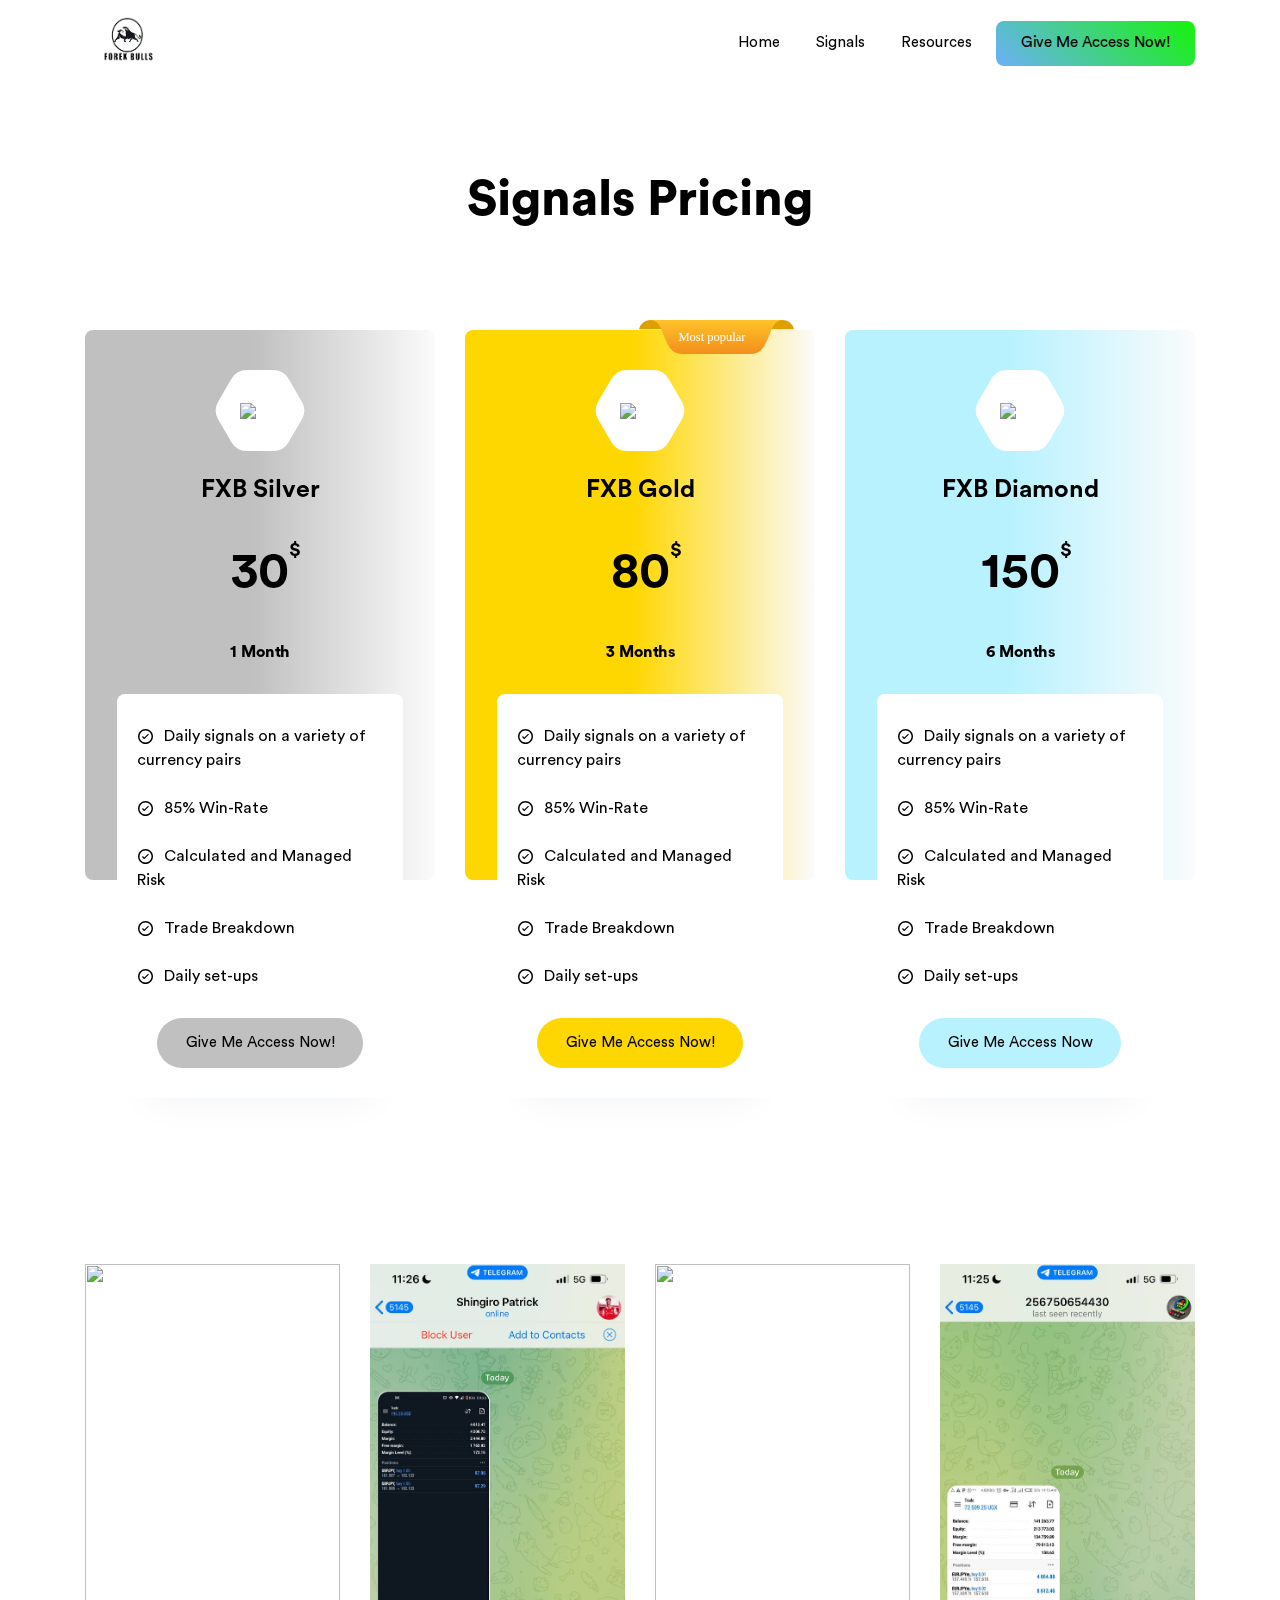
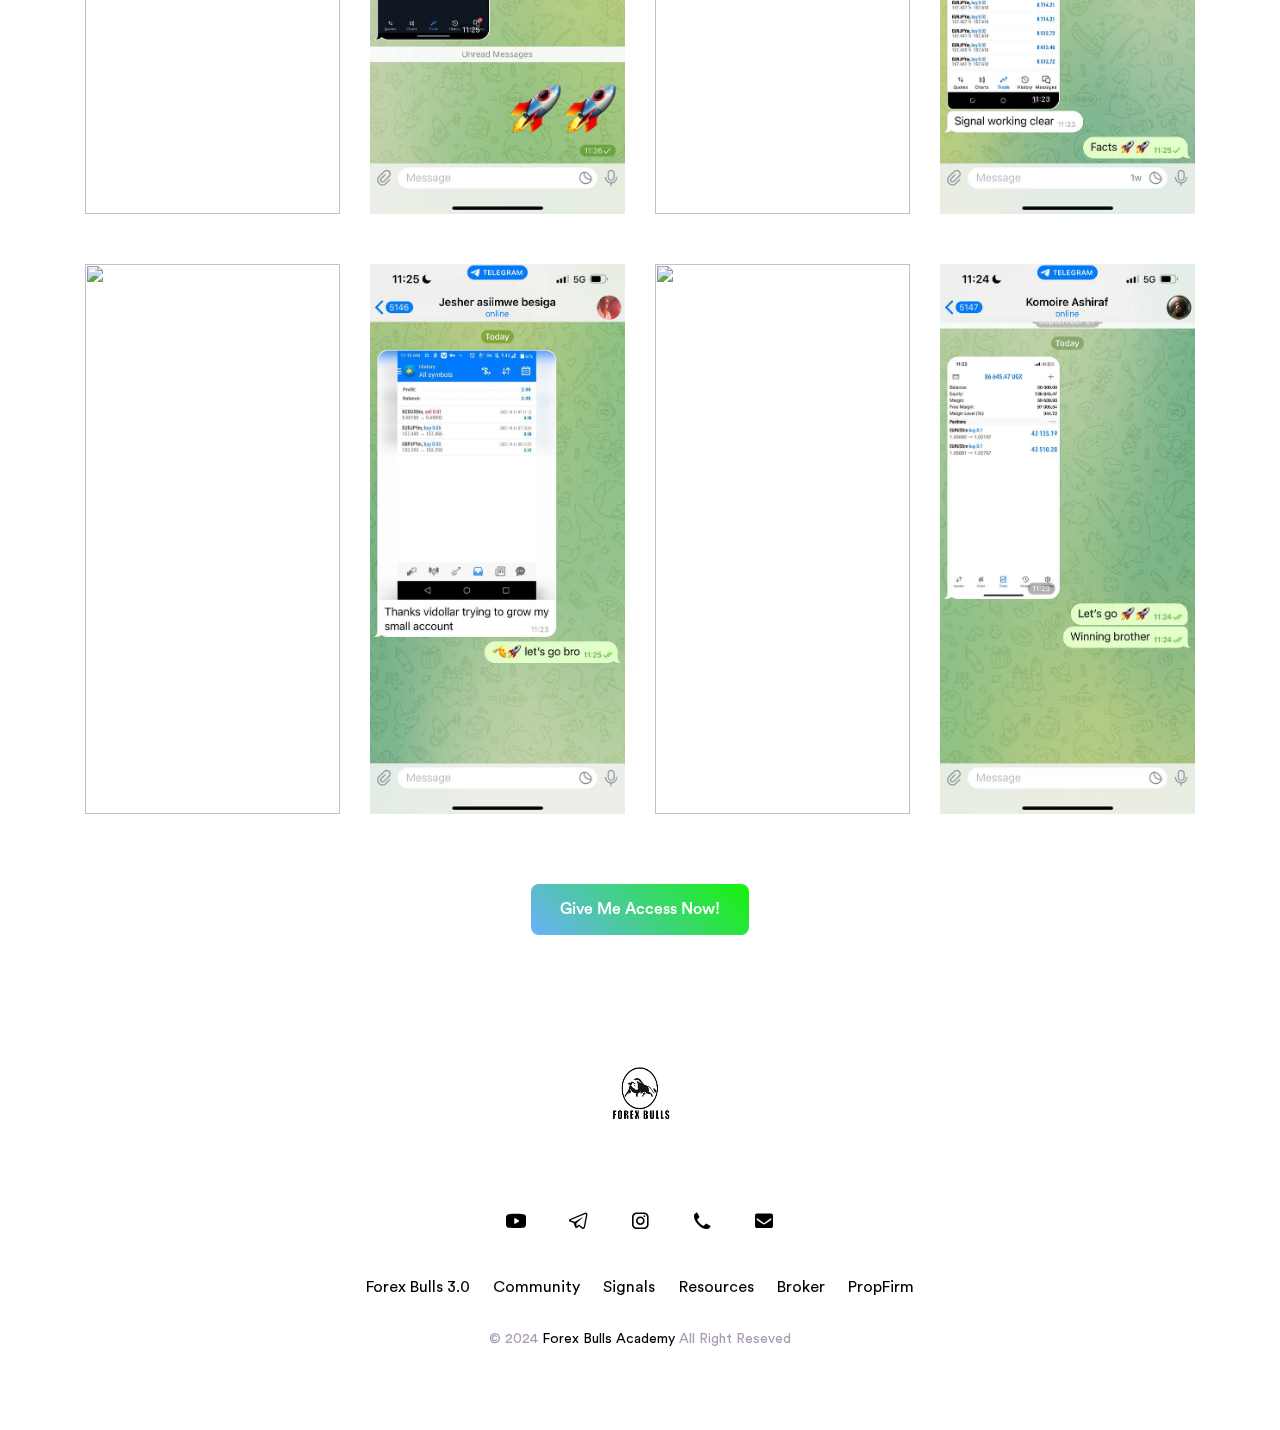
==== forexbulls-signals.html @ 441ac26c "Add files via upload" ====
<!DOCTYPE html>
<html lang="en">

<head>
    <meta charset="UTF-8" />
    <meta http-equiv="Content-Type" content="text/html; charset=UTF-8" />
    <meta http-equiv="X-UA-Compatible" content="IE=edge" />
    <meta http-equiv="X-UA-Compatible" content="ie=edge" />
    <meta name="viewport" content="width=device-width, initial-scale=1.0" />
    <meta name="viewport" content="width=device-width, initial-scale=1.0" />
    <meta name="description" content="Unlock elite trading opportunities with Forex Bulls Academy. Gain access to premium trading signals and expert chart breakdowns for a strategic advantage in the forex market." />
    <meta name="keywords" content="forex bulls academy, forex bulls, Daniel Ahikyirize, forex trading in Uganda, forex trading in EastAfrica, best forex traders in Uganda, trading signals"
    />
    <meta name="author" content="araknet_ug" />

    <title>Buy Forex Signals</title>
     <!-- favicon -->
     <link rel="apple-touch-icon" sizes="180x180" href="apple-touch-icon.png">
     <link rel="icon" type="image/png" sizes="32x32" href="favicon-32x32.png">
     <link rel="icon" type="image/png" sizes="16x16" href="favicon-16x16.png">
     <link rel="manifest" href="site.webmanifest">
 <link rel="stylesheet" href="assets/css/merged.css" type="text/css" />
 <link rel="stylesheet" href="assets/css/main.css">
 <link rel="stylesheet" href="assets/css/style.css">
 <link rel="stylesheet" href="https://cdn.jsdelivr.net/npm/aos@2.3.4/dist/aos.css" />
 <link rel="preload" href="assets/fonts/text-font/CircularStd-Black.woff" as="font" type="font/woff" crossorigin>
 <link rel="preload" href="assets/fonts/text-font/CircularStd-Bold.woff" as="font" type="font/woff" crossorigin>
 <link rel="preload" href="assets/fonts/text-font/CircularStd-Book.woff" as="font" type="font/woff" crossorigin>
 <link rel="preload" href="assets/fonts/text-font/CircularStd-Medium.woff" as="font" type="font/woff" crossorigin>
 <script src="https://fast.wistia.com/assets/external/E-v1.js" async></script>
    <!-- js for Brwoser -->
    <!--[if lt IE 9]>
      <script src="https://oss.maxcdn.com/html5shiv/3.7.2/html5shiv.min.js"></script>
      <script src="https://oss.maxcdn.com/respond/1.4.2/respond.min.js"></script>
    <![endif]-->

</head>

<body class="dark-currency">
    <div id="wrapper">
        <div id="content">
            <div id="particles-js"></div>
            <!-- Start header -->
            <header class="header-nav-center crypto_dark" id="myNavbar">
              <div class="container">
                <!-- navbar -->
                <nav class="navbar navbar-expand-lg navbar-light">
                  <a class="navbar-brand c-white" href="index.html">
                    <img class="logos" src="assets/img/logolight.png" loading="lazy" alt="logo" />
                  </a>
                  <button class="navbar-toggler menu ripplemenu" type="button" data-toggle="collapse"
                    data-target="#navbarSupportedContent" aria-controls="navbarSupportedContent" aria-expanded="false"
                    aria-label="Toggle navigation">
                    <svg viewBox="0 0 64 48">
                      <path d="M19,15 L45,15 C70,15 58,-2 49.0177126,7 L19,37"></path>
                      <path d="M19,24 L45,24 C61.2371586,24 57,49 41,33 L32,24"></path>
                      <path d="M45,33 L19,33 C-8,33 6,-2 22,14 L45,37"></path>
                    </svg>
                  </button>
      
                  <div class="collapse navbar-collapse" id="navbarSupportedContent">
                    <ul class="navbar-nav mr-auto nav-pills d-block d-sm-none">
                    
                      <li class="nav-item">
                        <a class="nav-link" href="index.html">Home</a>
                      </li> 
                      <li class="nav-item">
                        <a class="nav-link" href="forexbulls-signals.html">Signals</a>
                      </li>
                      <li class="nav-item">
                        <a class="nav-link" href="resources.html">Resources</a>
                      </li>
                    </ul>
                    <div class="nav_account ml-auto">
                     <a href="index.html">
                      <button type="button" class="btn btn-default c-white hideme">
                          Home
                        </button>
                     </a>
                    <a href="forexbulls-signals.html">
                      <button type="button" class="btn btn-default c-white hideme">
                          Signals
                         </button>
                    </a>
                      <a href="resources.html">
                          <button type="button" class="btn btn-default c-white hideme">
                              Resources
                            </button>
                      </a>
                      <a href="#signals" class="btn scale btn_sm_primary c-white btn_try effect-letter rounded-8 c-gradient">
                          Give Me Access Now!
                      </a>
                      
                    </div>
                  </div>
                </nav>
                <!-- End Navbar -->
              </div>
              <!-- end container -->
            </header>
            <!-- End header -->
            <!-- Fixed side menu -->
       
            <!-- End. Fixed side menu -->
            <!-- Stat main -->
            <main data-spy="scroll" data-target="#navbar-example2" data-offset="0">
          
    <!-- Start banner_about -->
    <section class="pt_banner_inner">
        <div class="container">
          <div class="row justify-content-center text-center">
            <div class="col-md-8 col-lg-6">
              <div class="banner_title_inner margin-b-10">
                <h1 class="c-white">
                  Signals Pricing
                </h1>
              </div>
            </div>

          </div>
        </div>
      </section>
      <!-- End banner_about -->


      <!-- Start Pricing -->
      <section class="pricing_section padding-b-15 margin-b-15" id="signals">
        <div class="container">

          <div class="blocks_pricing" id="monthly">
            <div class="row justify-content-center">
              <div class="col-md-6 col-lg-4">
                <div class="item__price">
                  <div class="logo_price">
                    <div class="icon_gif">
                      <img class="gif" src="https://forexbullscdn.web.app/assets/img/logo%20(2).webp" />
                    </div>
                  </div>
                  <h4 class="name_p">FXB Silver</h4>
                  <div class="number">
                    <span class="n_price">30</span>
                    <span class="coins">$</span>
                  </div>
                  <p class="info_price">
                      <b>1 Month</b>
                    </p>
                  <div class="feature_price">
                    <ul class="list-group">
                      <li class="list-group-item">
                        <i class="tio checkmark_circle_outlined"></i>
                        Daily signals on a variety of currency pairs
                      </li>
                      <li class="list-group-item">
                        <i class="tio checkmark_circle_outlined"></i>
                        85% Win-Rate
                      </li>
                      <li class="list-group-item">
                        <i class="tio checkmark_circle_outlined"></i>
                        Calculated and Managed Risk
                      </li>
                      <li class="list-group-item">
                          <i class="tio checkmark_circle_outlined"></i>
                          Trade Breakdown
                        </li>
                        <li class="list-group-item">
                          <i class="tio checkmark_circle_outlined"></i>
                          Daily set-ups
                        </li>
                    </ul>
                  <a href="https://selar.co/1x7723">
                      <button type="button" class="btn effect-letter scale rounded-pill btn_md_primary bg-blue bg-silver">
                          Give Me Access Now!
                        </button>
                  </a>
                  </div>
                </div>
              </div>
              <div class="col-md-6 col-lg-4">
                <div class="item__price popular">
                  <img class="icon_popular" src="assets/img/popular.svg" />

                  <div class="logo_price">
                    <div class="icon_gif">
                      <img class="gif" src="https://forexbullscdn.web.app/assets/img/gold.webp" />
                    </div>
                  </div>
                  <h4 class="name_p">FXB Gold</h4>
                  <div class="number">
                    <span class="n_price">80</span>
                    <span class="coins">$</span>
                  </div>
                  <p class="info_price">
                      <b>3 Months</b>
                       </p>
                  <div class="feature_price">
                    <ul class="list-group">
                      <li class="list-group-item">
                          <i class="tio checkmark_circle_outlined"></i>
                          Daily signals on a variety of currency pairs
                        </li>
                        <li class="list-group-item">
                          <i class="tio checkmark_circle_outlined"></i>
                          85% Win-Rate
                        </li>
                        <li class="list-group-item">
                          <i class="tio checkmark_circle_outlined"></i>
                          Calculated and Managed Risk
                        </li>
                        <li class="list-group-item">
                            <i class="tio checkmark_circle_outlined"></i>
                            Trade Breakdown
                          </li>
                          <li class="list-group-item">
                            <i class="tio checkmark_circle_outlined"></i>
                            Daily set-ups
                          </li>
                    </ul> 
                 
           <a href="https://selar.co/571o55">
            <button type="button" class="btn effect-letter scale rounded-pill btn_md_primary bg-blue bg-gold">
                Give Me Access Now!
              </button>
           </a>
                 
               
                  </div>
                </div>
              </div>
              <div class="col-md-6 col-lg-4">
                <div class="item__price">
                  <div class="logo_price">
                    <div class="icon_gif">
                      <img class="gif" src="https://forexbullscdn.web.app/assets/img/diamond.webp" />
                    </div>
                  </div>
                  <h4 class="name_p">FXB Diamond</h4>
                  <div class="number">
                    <span class="n_price">150</span>
                    <span class="coins">$</span>
                  </div>
                  <p class="info_price">
                     <b>6 Months</b>
                       </p>
                  <div class="feature_price">
                    <ul class="list-group">
                      <li class="list-group-item">
                          <i class="tio checkmark_circle_outlined"></i>
                          Daily signals on a variety of currency pairs
                        </li>
                        <li class="list-group-item">
                          <i class="tio checkmark_circle_outlined"></i>
                          85% Win-Rate
                        </li>
                        <li class="list-group-item">
                          <i class="tio checkmark_circle_outlined"></i>
                          Calculated and Managed Risk
                        </li>
                        <li class="list-group-item">
                            <i class="tio checkmark_circle_outlined"></i>
                            Trade Breakdown
                          </li>
                          <li class="list-group-item">
                            <i class="tio checkmark_circle_outlined"></i>
                            Daily set-ups
                          </li>
                    </ul> 
                    <a href="https://selar.co/77d211">
                    <button type="button"
                      class="btn scale effect-letter rounded-pill btn_md_primary bg-orange-red bg-diamond">
                      Give Me Access Now
                    </button>
                  </a>
                  </div>
                </div>
              </div>
            </div>
          </div>
        </div>
      </section>
      <!-- End Start Pricing -->

      <!-- Start Testimonial Signals_overlay_style -->
      <section class="team_overlay_style margin-6">
          <div class="container">
            <div class="row justify-content-center text-center">
              <div class="col-lg-5">
                <div class="title_sections_inner margin-b-5">
                  <h2 class="c-white" data-aos="fade-up" data-aos-delay="0"><u>Real Results</u></h2>
                </div>
              </div>
            </div>
            <div class="row">
              <div class="col-lg-3">
                <div class="item_group">
                  <div class="image_ps">
                    <img src="https://forexbullscdn.web.app/assets/img/forexbullssignals1.jpg" alt="">
                  </div>
                </div>
              </div>
              <div class="col-lg-3">
                <div class="item_group">
                  <div class="image_ps">
                    <img src="assets/img/testimonial.jpg" alt="">
                  </div>
                </div>
              </div>
              <div class="col-lg-3">
                <div class="item_group">
                  <div class="image_ps">
                    <img src="https://forexbullscdn.web.app/assets/img/signals20.jpg" alt="">
                  </div>
                </div>
              </div>
              <div class="col-lg-3">
                <div class="item_group">
                  <div class="image_ps">
                    <img src="assets/img/signalstestimonial.jpg" alt="">
                  </div>
                </div>
              </div>
              <div class="col-lg-3">
                  <div class="item_group">
                    <div class="image_ps">
                      <img src="https://forexbullscdn.web.app/assets/img/forexbullssignals5.jpg" alt="">
                    </div>
                  </div>
                </div>
                <div class="col-lg-3">
                  <div class="item_group">
                    <div class="image_ps">
                      <img src="assets/img/signaltestimonial2.jpg" alt="">
                    </div>
                  </div>
                </div>
                <div class="col-lg-3">
                  <div class="item_group">
                    <div class="image_ps">
                      <img src="https://forexbullscdn.web.app/assets/img/forexbullssignals2.jpg" alt="">
                    </div>
                  </div>
                </div>
                <div class="col-lg-3">
                  <div class="item_group">
                    <div class="image_ps">
                      <img src="assets/img/signaltestimonials.jpg" alt="">
                    </div>
                  </div>
                </div>
            </div>
            <a href="#signals">
            <div class="button--click margin-t-2 btn-center">
                <button type="button" class="btn mx-0 btn-token btn_md_primary scale effect-letter c-gradient">
Give Me Access Now!
</button>
</div>
</a>
          </div>
          
        </section>
        
        <!-- End.  Testimonial Signals_overlay_style -->

            </main>
            <!-- end main -->
        </div>
        <!-- [id] content -->
        <footer class="footer_short theme_crypto padding-t-2 margin-t-10">
          <div class="container">
              <div class="row justify-content-md-center text-center">
                  <div class="col-md-8">
                      <a class="c-white" href="index.html">
            <img src="assets/img/logolight.png" loading="lazy" alt="Forex Bulls Signals" class="logo-footer">
          </a>
                      <div class="social--media">
                          <a href="https://www.youtube.com/channel/UCYzjsXNjQSkb-dgNTMhrvmA" target="_blank" class="btn so-link">
              <i class="tio youtube"></i>
            </a>
                          <a href="https://t.me/theforexbulls" target="_blank" class="btn so-link">
              <i class="tio telegram"></i>
            </a>
                          <a href="https://www.instagram.com/_forex_bulls/" target="_blank" class="btn so-link">
              <i class="tio instagram"></i>
            </a>
                          <a href="tel:020 0907439" class="btn so-link">
              <i class="tio call"></i>
            </a>
                          <a href="mailto:support@forexbullsacademy.com" class="btn so-link">
              <i class="tio email"></i>
            </a>
                      </div>
                      <div class="other--links">
                          <a href="https://selar.co/txx9">Forex Bulls 3.0 </a>
                          <a href="https://t.me/theforexbulls" target="_blank">Community</a>
                          <a href="forexbulls-signals.html">Signals</a>
                          <a href="resources.html">Resources</a>
                          <a href="https://one.exness.link/a/adn1ookrvf" target="_blank">Broker</a>
                          <a href="https://dashboard.theforexfunder.com/purchasechallenge-n/?sl=370" target="_blank">PropFirm</a>
                      </div>
                      <div class="opyright">
                          <p>
                              © 2024
                              <a href="https://forexbullsacademy.com" target="_blank">Forex Bulls Academy</a> All Right Reseved
                          </p>
                      </div>
                  </div>
              </div>
          </div>
          
      </footer>

        <!-- Back to top with progress indicator-->
        <div class="prgoress_indicator">
            <svg class="progress-circle svg-content" width="100%" height="100%" viewBox="-1 -1 102 102">
        <path d="M50,1 a49,49 0 0,1 0,98 a49,49 0 0,1 0,-98" />
      </svg>
        </div>



    </div>
    <!-- End. warapper -->

    <!-- jquery -->
    <script src="assets/js/jquery-3.5.0.js" type="text/javascript"></script>
    <!-- jquery-migrate -->
    <script src="assets/js/jquery-migrate.min.js" type="text/javascript"></script>
    <!-- popper -->
    <script src="assets/js/popper.min.js" type="text/javascript"></script>
    <!-- bootstrap -->
    <script src="assets/js/bootstrap.min.js" type="text/javascript"></script>
    <!--
  ============
  vendor file
  ============
   -->
    <!-- particles -->
    <script src="assets/js/vendor/particles.min.js" type="text/javascript"></script>
    <!-- TweenMax -->
    <script src="assets/js/vendor/TweenMax.min.js" type="text/javascript"></script>
    <!-- ScrollMagic -->
    <script src="assets/js/vendor/ScrollMagic.js" type="text/javascript"></script>
    <!-- animation.gsap -->
    <script src="assets/js/vendor/animation.gsap.js" type="text/javascript"></script>
    <!-- addIndicators -->
    <script src="assets/js/vendor/debug.addIndicators.min.js" type="text/javascript"></script>
    <!-- Swiper js -->
    <script src="assets/js/vendor/swiper.min.js" type="text/javascript"></script>
    <!-- countdown -->
    <script src="assets/js/vendor/countdown.js" type="text/javascript"></script>
    <!-- simpleParallax -->
    <script src="assets/js/vendor/simpleParallax.min.js" type="text/javascript"></script>
    <!-- waypoints -->
    <script src="assets/js/vendor/waypoints.min.js" type="text/javascript"></script>
    <!-- counterup -->
    <script src="assets/js/vendor/jquery.counterup.min.js" type="text/javascript"></script>
    <!-- charming -->
    <script src="assets/js/vendor/charming.min.js" type="text/javascript"></script>
    <!-- imagesloaded -->
    <script src="assets/js/vendor/imagesloaded.pkgd.min.js" type="text/javascript"></script>
    <!-- BX-Slider -->
    <script src="assets/js/vendor/jquery.bxslider.min.js" type="text/javascript"></script>
    <!-- Sharer -->
    <script src="assets/js/vendor/sharer.js" type="text/javascript"></script>
    <!-- sticky -->
    <script src="assets/js/vendor/sticky.min.js" type="text/javascript"></script>
    <!-- Aos -->
    <script src="assets/js/vendor/aos.js" type="text/javascript"></script>
    <!-- main file -->
    <script src="assets/js/main.js" type="text/javascript"></script>
    <!-- crypto -->
    <script src="assets/js/pages/crypto.js" type="text/javascript"></script>

</body>

</html>
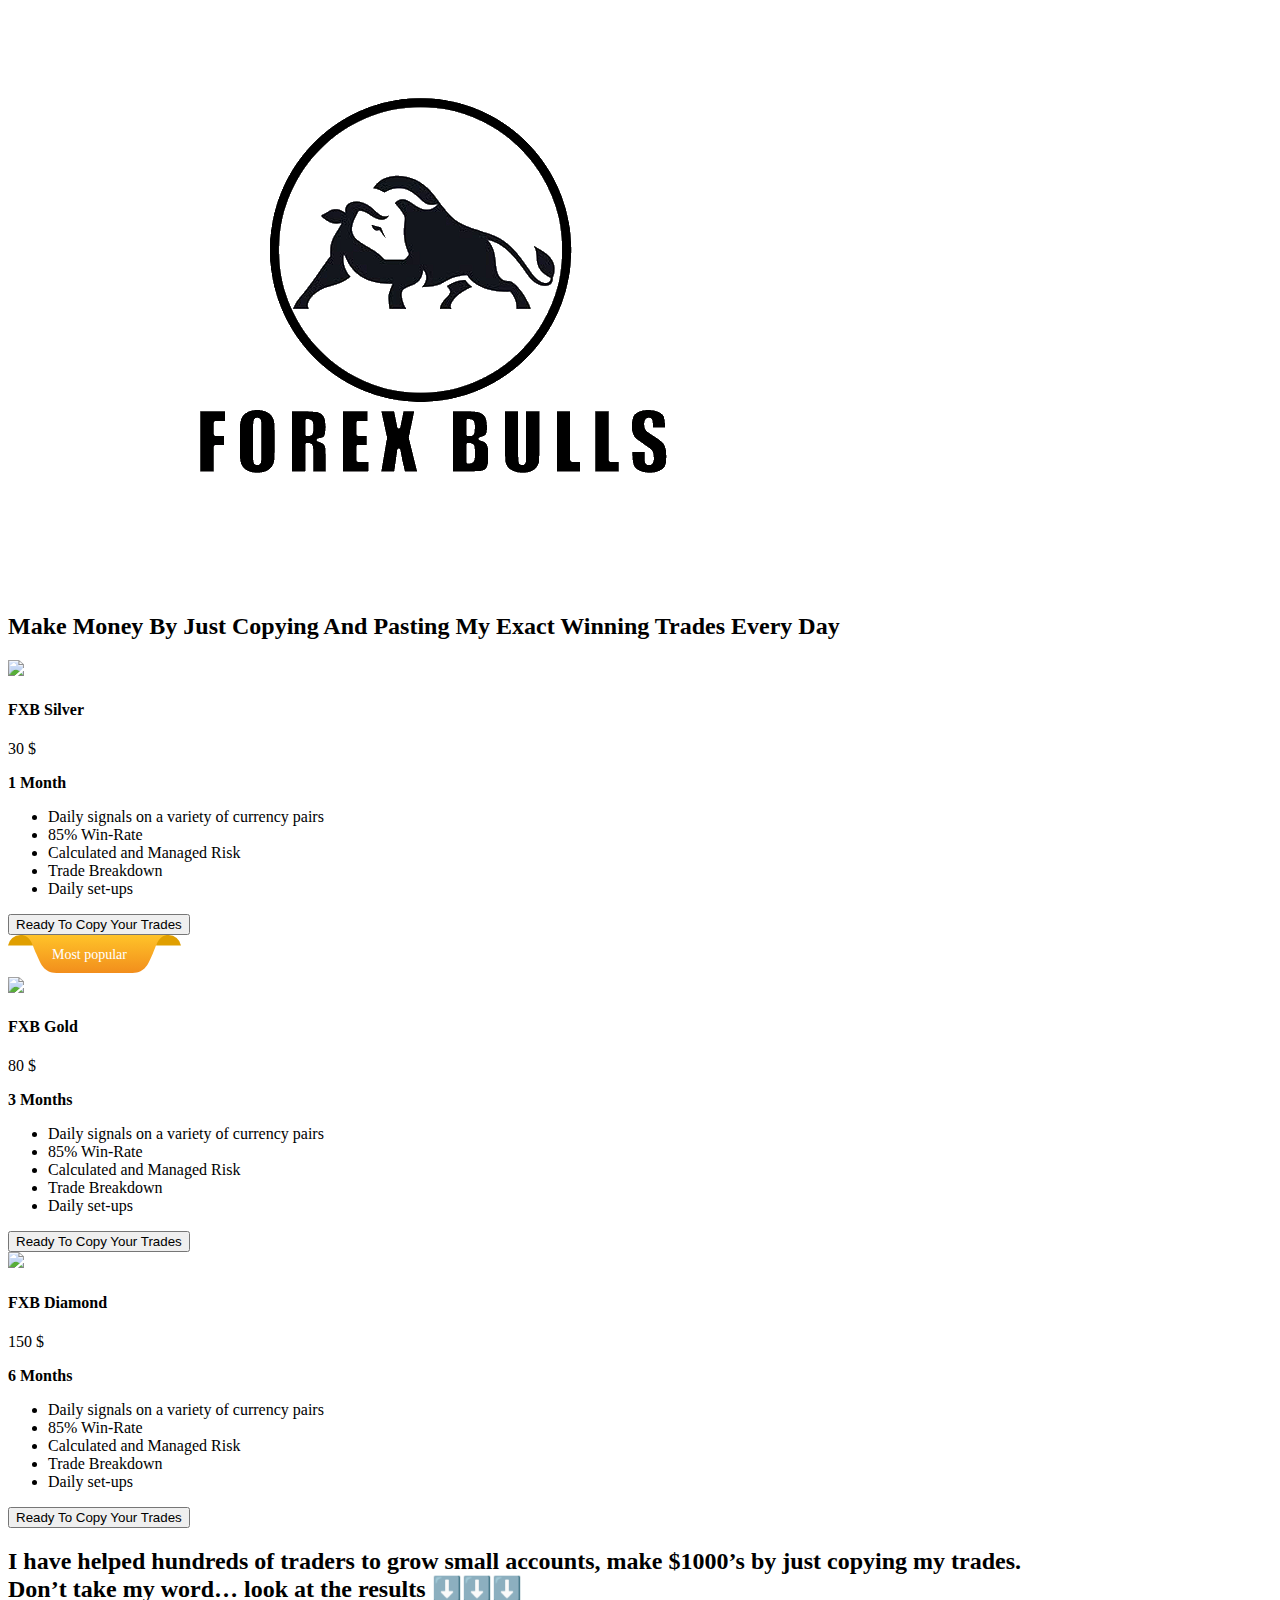
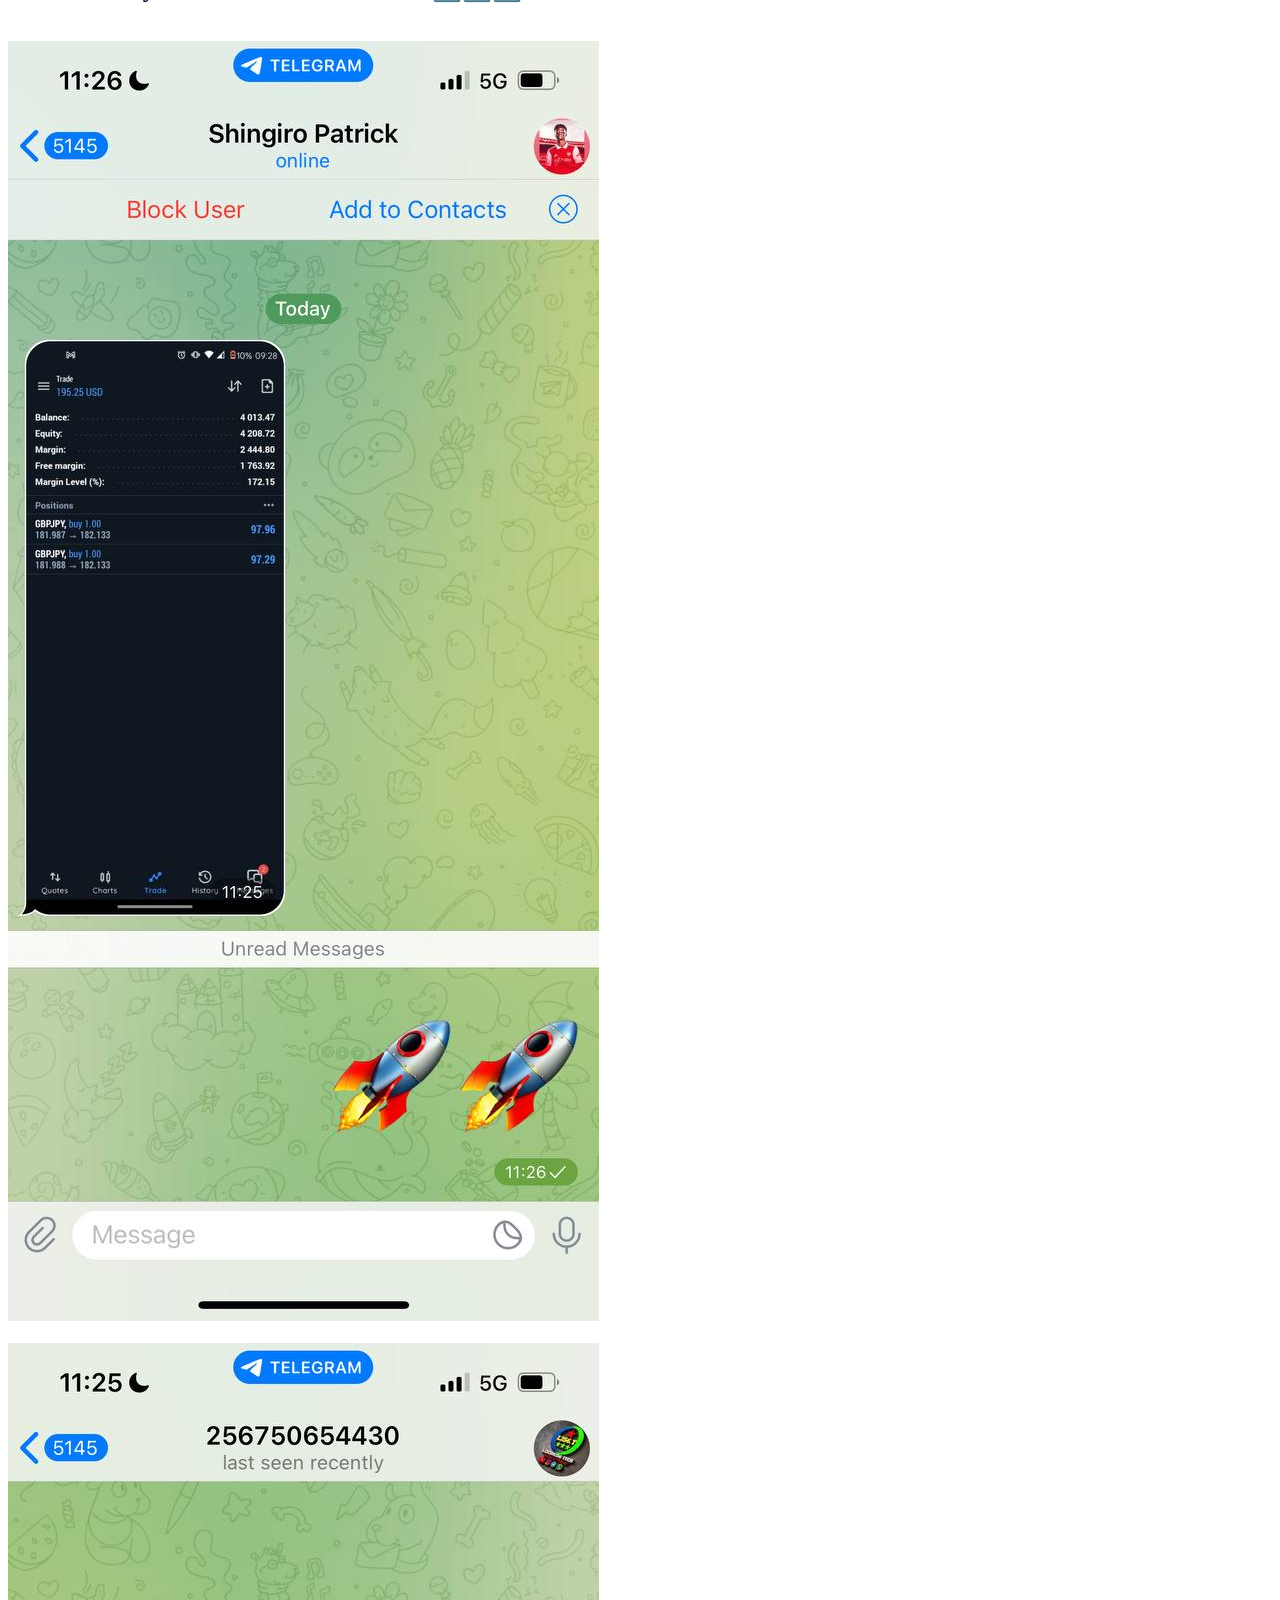
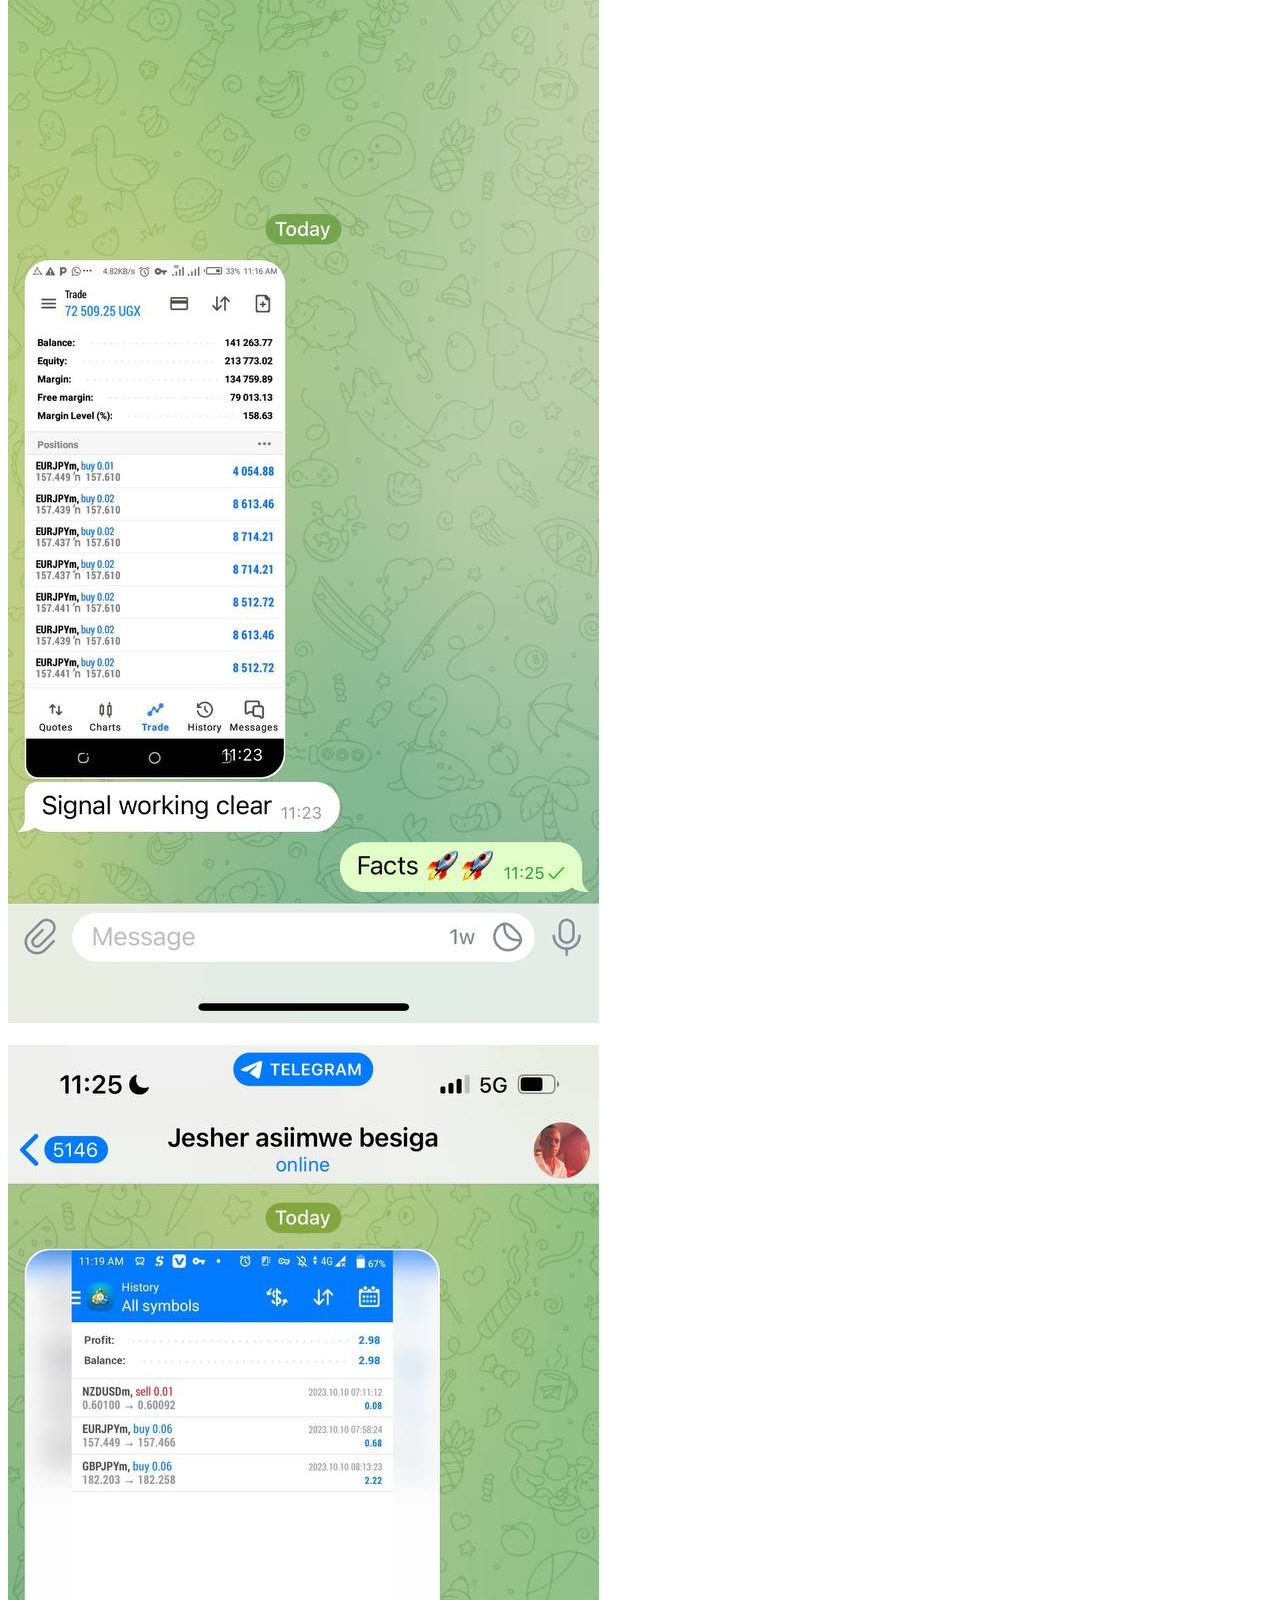
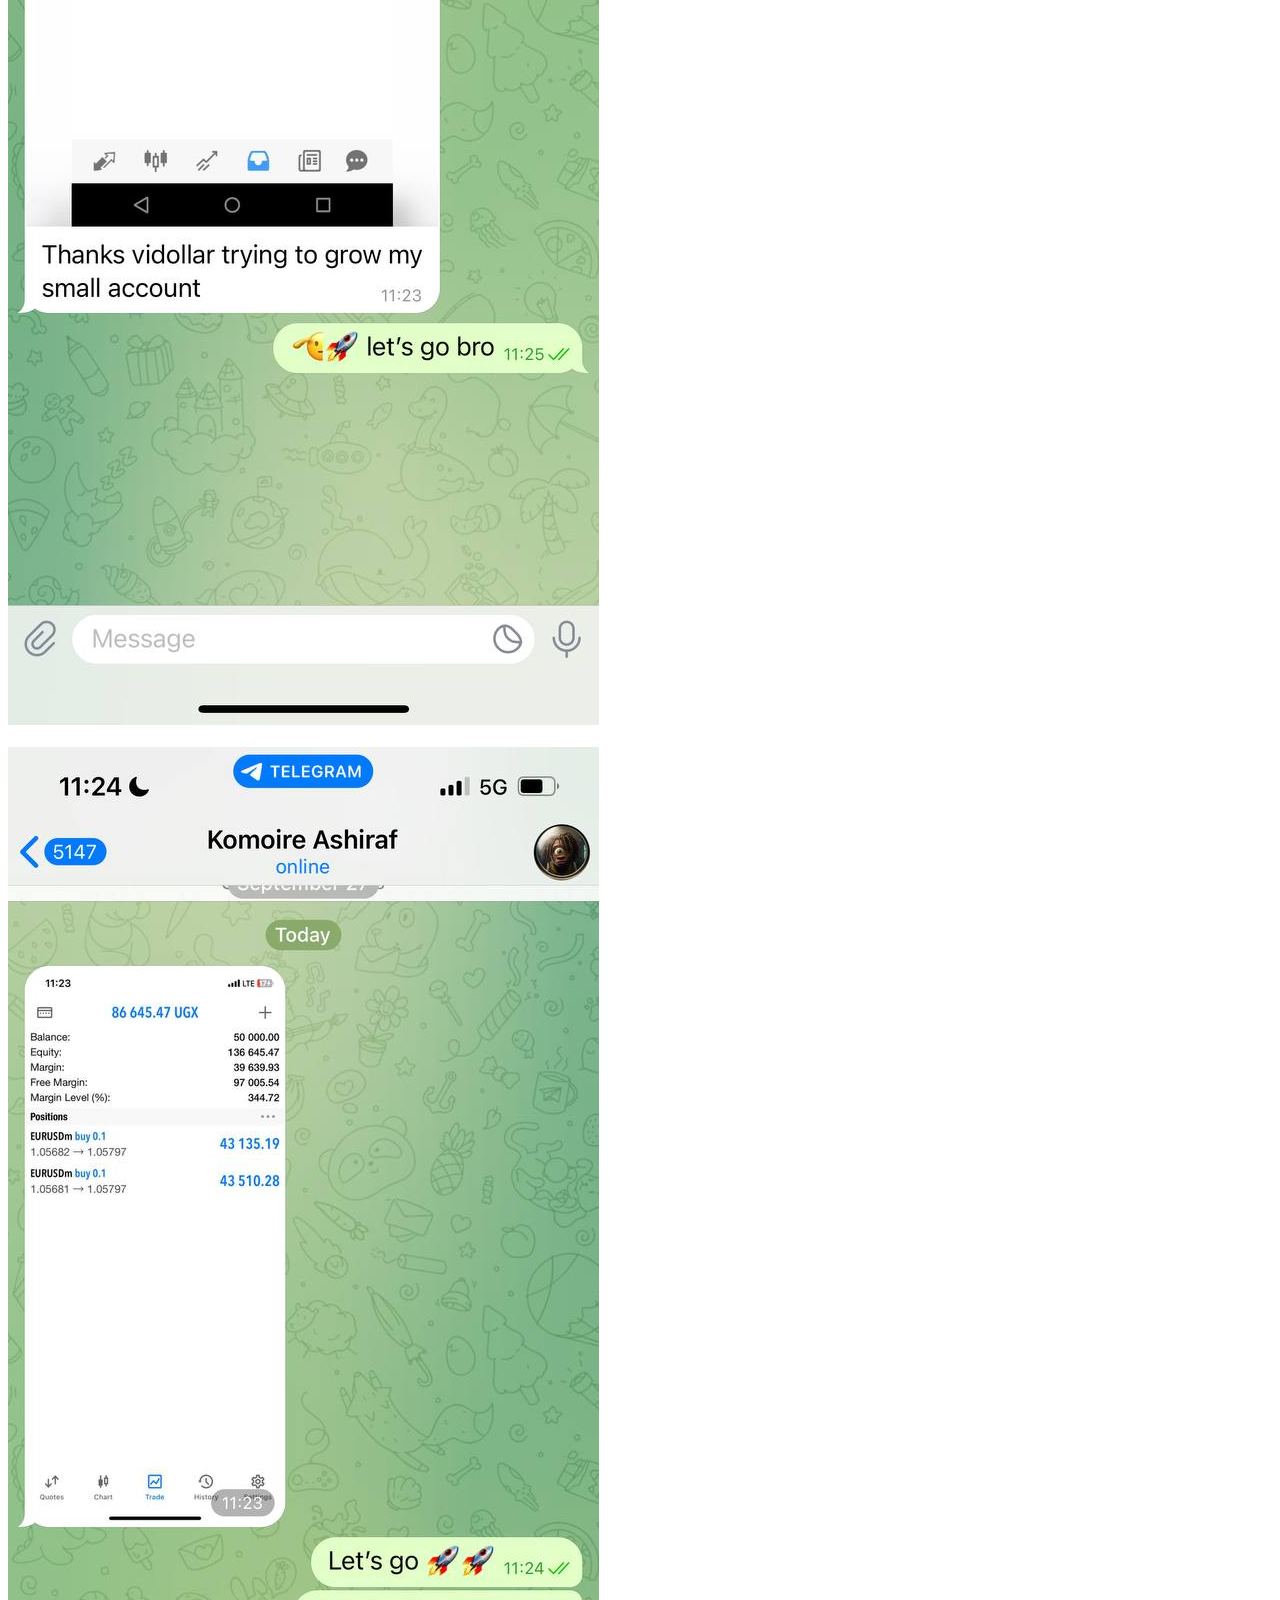
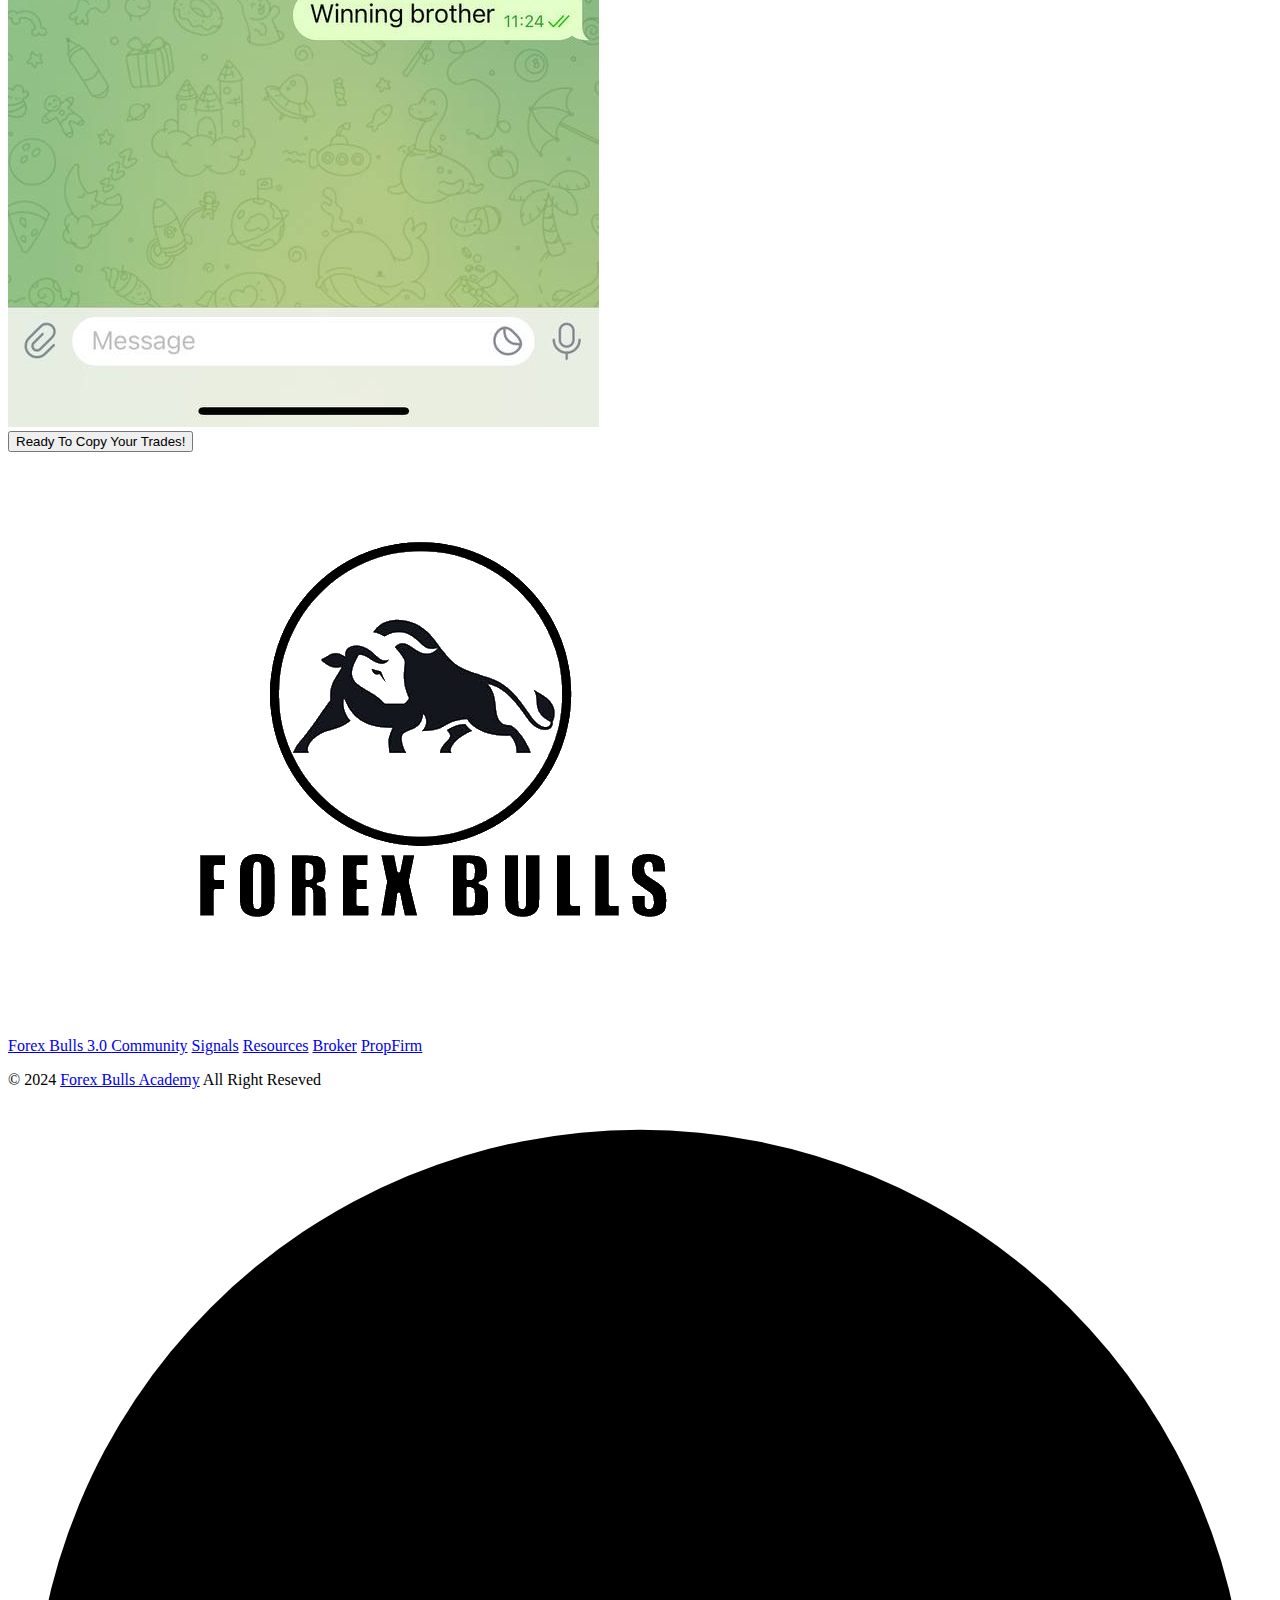
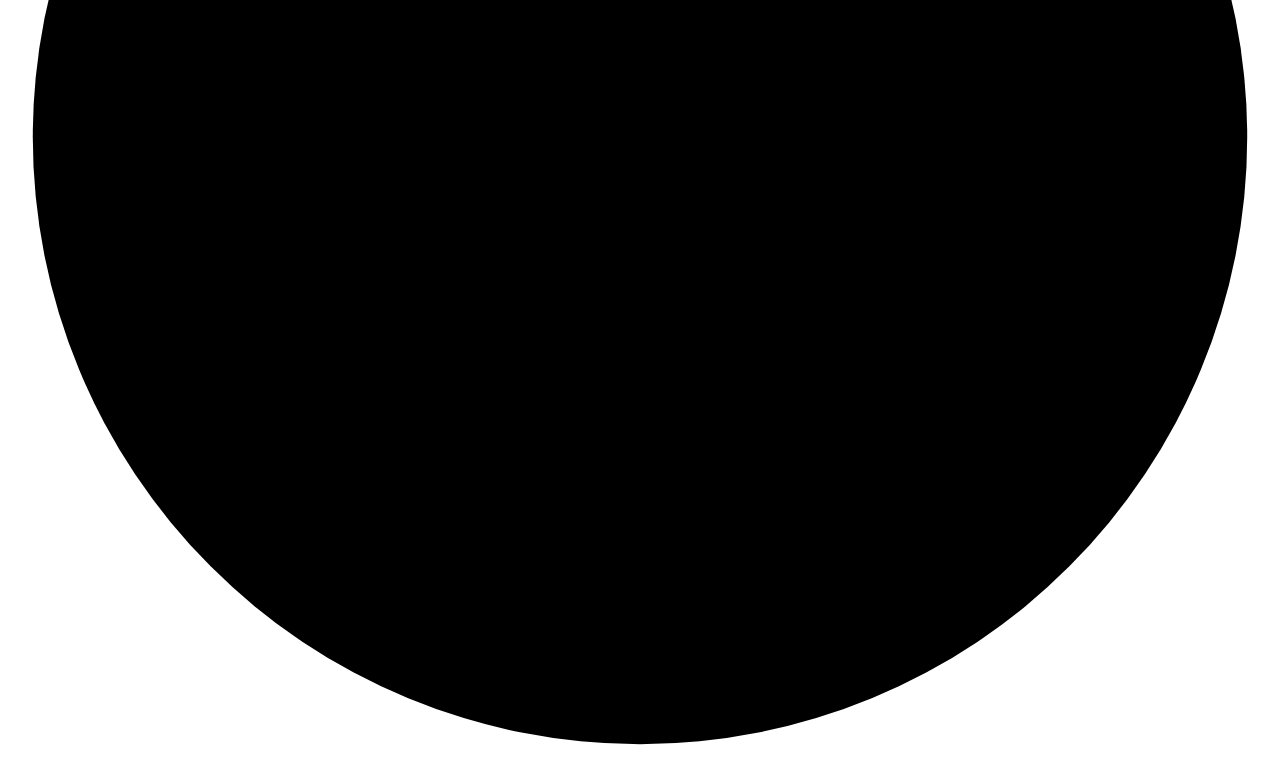
==== commit ed229ac0: "Add files via upload" ====
--- a/forexbulls-signals.html
+++ b/forexbulls-signals.html
@@ -19,9 +19,9 @@
      <link rel="icon" type="image/png" sizes="32x32" href="favicon-32x32.png">
      <link rel="icon" type="image/png" sizes="16x16" href="favicon-16x16.png">
      <link rel="manifest" href="site.webmanifest">
- <link rel="stylesheet" href="assets/css/merged.css" type="text/css" />
- <link rel="stylesheet" href="assets/css/main.css">
- <link rel="stylesheet" href="assets/css/style.css">
+ <link rel="stylesheet" href="assets/css/mergedv3.css" type="text/css" />
+ <link rel="stylesheet" href="assets/css/mainv3.css">
+ <link rel="stylesheet" href="assets/css/stylev3.css">
  <link rel="stylesheet" href="https://cdn.jsdelivr.net/npm/aos@2.3.4/dist/aos.css" />
  <link rel="preload" href="assets/fonts/text-font/CircularStd-Black.woff" as="font" type="font/woff" crossorigin>
  <link rel="preload" href="assets/fonts/text-font/CircularStd-Bold.woff" as="font" type="font/woff" crossorigin>
@@ -39,81 +39,20 @@
 <body class="dark-currency">
     <div id="wrapper">
         <div id="content">
-            <div id="particles-js"></div>
-            <!-- Start header -->
-            <header class="header-nav-center crypto_dark" id="myNavbar">
-              <div class="container">
-                <!-- navbar -->
-                <nav class="navbar navbar-expand-lg navbar-light">
-                  <a class="navbar-brand c-white" href="index.html">
-                    <img class="logos" src="assets/img/logolight.png" loading="lazy" alt="logo" />
-                  </a>
-                  <button class="navbar-toggler menu ripplemenu" type="button" data-toggle="collapse"
-                    data-target="#navbarSupportedContent" aria-controls="navbarSupportedContent" aria-expanded="false"
-                    aria-label="Toggle navigation">
-                    <svg viewBox="0 0 64 48">
-                      <path d="M19,15 L45,15 C70,15 58,-2 49.0177126,7 L19,37"></path>
-                      <path d="M19,24 L45,24 C61.2371586,24 57,49 41,33 L32,24"></path>
-                      <path d="M45,33 L19,33 C-8,33 6,-2 22,14 L45,37"></path>
-                    </svg>
-                  </button>
-      
-                  <div class="collapse navbar-collapse" id="navbarSupportedContent">
-                    <ul class="navbar-nav mr-auto nav-pills d-block d-sm-none">
-                    
-                      <li class="nav-item">
-                        <a class="nav-link" href="index.html">Home</a>
-                      </li> 
-                      <li class="nav-item">
-                        <a class="nav-link" href="forexbulls-signals.html">Signals</a>
-                      </li>
-                      <li class="nav-item">
-                        <a class="nav-link" href="resources.html">Resources</a>
-                      </li>
-                    </ul>
-                    <div class="nav_account ml-auto">
-                     <a href="index.html">
-                      <button type="button" class="btn btn-default c-white hideme">
-                          Home
-                        </button>
-                     </a>
-                    <a href="forexbulls-signals.html">
-                      <button type="button" class="btn btn-default c-white hideme">
-                          Signals
-                         </button>
-                    </a>
-                      <a href="resources.html">
-                          <button type="button" class="btn btn-default c-white hideme">
-                              Resources
-                            </button>
-                      </a>
-                      <a href="#signals" class="btn scale btn_sm_primary c-white btn_try effect-letter rounded-8 c-gradient">
-                          Give Me Access Now!
-                      </a>
-                      
-                    </div>
-                  </div>
-                </nav>
-                <!-- End Navbar -->
-              </div>
-              <!-- end container -->
-            </header>
-            <!-- End header -->
-            <!-- Fixed side menu -->
-       
-            <!-- End. Fixed side menu -->
-            <!-- Stat main -->
             <main data-spy="scroll" data-target="#navbar-example2" data-offset="0">
           
     <!-- Start banner_about -->
-    <section class="pt_banner_inner">
+    <section class="pt_banner_inner_signals">
         <div class="container">
           <div class="row justify-content-center text-center">
             <div class="col-md-8 col-lg-6">
               <div class="banner_title_inner margin-b-10">
-                <h1 class="c-white">
-                  Signals Pricing
-                </h1>
+                <a class='navbar-brand c-white' href='forexbulls-signals.html'>
+                  <img class="logos" src="assets/img/logolight.png" alt="logo" />
+                </a>
+                <h2 class="headline">
+                  <b>Make Money By <span class="underlined">Just Copying And Pasting </span><span class="underlined">My Exact Winning Trades</span> Every Day</b>
+                </h2>
               </div>
             </div>
 
@@ -169,7 +108,7 @@
                     </ul>
                   <a href="https://selar.co/1x7723">
                       <button type="button" class="btn effect-letter scale rounded-pill btn_md_primary bg-blue bg-silver">
-                          Give Me Access Now!
+                          Ready To Copy Your Trades
                         </button>
                   </a>
                   </div>
@@ -218,7 +157,7 @@
                  
            <a href="https://selar.co/571o55">
             <button type="button" class="btn effect-letter scale rounded-pill btn_md_primary bg-blue bg-gold">
-                Give Me Access Now!
+                Ready To Copy Your Trades
               </button>
            </a>
                  
@@ -267,7 +206,7 @@
                     <a href="https://selar.co/77d211">
                     <button type="button"
                       class="btn scale effect-letter rounded-pill btn_md_primary bg-orange-red bg-diamond">
-                      Give Me Access Now
+                      Ready To Copy Your Trades
                     </button>
                   </a>
                   </div>
@@ -283,9 +222,10 @@
       <section class="team_overlay_style margin-6">
           <div class="container">
             <div class="row justify-content-center text-center">
-              <div class="col-lg-5">
+              <div class="col-lg-12">
                 <div class="title_sections_inner margin-b-5">
-                  <h2 class="c-white" data-aos="fade-up" data-aos-delay="0"><u>Real Results</u></h2>
+                  <h2 class="c-white">I have helped <b>hundreds of traders</b> to <b>grow small accounts</b>, make <b>$1000’s</b> by just <b>copying my trades</b>. <br>
+                    Don’t take my word… <b>look at the results</b> ⬇️⬇️⬇️</h2>
                 </div>
               </div>
             </div>
@@ -350,7 +290,7 @@
             <a href="#signals">
             <div class="button--click margin-t-2 btn-center">
                 <button type="button" class="btn mx-0 btn-token btn_md_primary scale effect-letter c-gradient">
-Give Me Access Now!
+                  Ready To Copy Your Trades!
 </button>
 </div>
 </a>
@@ -389,12 +329,12 @@
             </a>
                       </div>
                       <div class="other--links">
-                          <a href="https://selar.co/txx9">Forex Bulls 3.0 </a>
+                          <a href="https://selar.co/13c5d7">Forex Bulls 3.0 </a>
                           <a href="https://t.me/theforexbulls" target="_blank">Community</a>
                           <a href="forexbulls-signals.html">Signals</a>
                           <a href="resources.html">Resources</a>
                           <a href="https://one.exness.link/a/adn1ookrvf" target="_blank">Broker</a>
-                          <a href="https://dashboard.theforexfunder.com/purchasechallenge-n/?sl=370" target="_blank">PropFirm</a>
+                          <a href="#">PropFirm</a>
                       </div>
                       <div class="opyright">
                           <p>
@@ -419,7 +359,38 @@
 
     </div>
     <!-- End. warapper -->
-
+    <script>
+      document.addEventListener('DOMContentLoaded', function() {
+  const navbarToggler = document.querySelector('.navbar-toggler');
+  const navbarCollapse = document.querySelector('#navbarSupportedContent');
+  const iconMenuHamburger = document.querySelector('.icon-menu-hamburger');
+  const iconMenuClose = document.querySelector('.icon-menu-close');
+
+  navbarToggler.addEventListener('click', function() {
+    navbarCollapse.classList.toggle('show');
+    toggleMenuIcon();
+  });
+
+  function toggleMenuIcon() {
+    iconMenuHamburger.style.display = navbarCollapse.classList.contains('show') ? 'none' : 'block';
+    iconMenuClose.style.display = navbarCollapse.classList.contains('show') ? 'block' : 'none';
+  }
+
+  // Close the navbar when clicking outside of it
+  document.addEventListener('click', function(event) {
+    const target = event.target;
+    const isNavbarToggler = target.closest('.navbar-toggler');
+    const isNavbarCollapse = target.closest('#navbarSupportedContent');
+
+    if (!isNavbarToggler && !isNavbarCollapse) {
+      navbarCollapse.classList.remove('show');
+      toggleMenuIcon();
+    }
+  });
+});
+
+    </script>
+<script src="assets/js/app.js"></script>
     <!-- jquery -->
     <script src="assets/js/jquery-3.5.0.js" type="text/javascript"></script>
     <!-- jquery-migrate -->
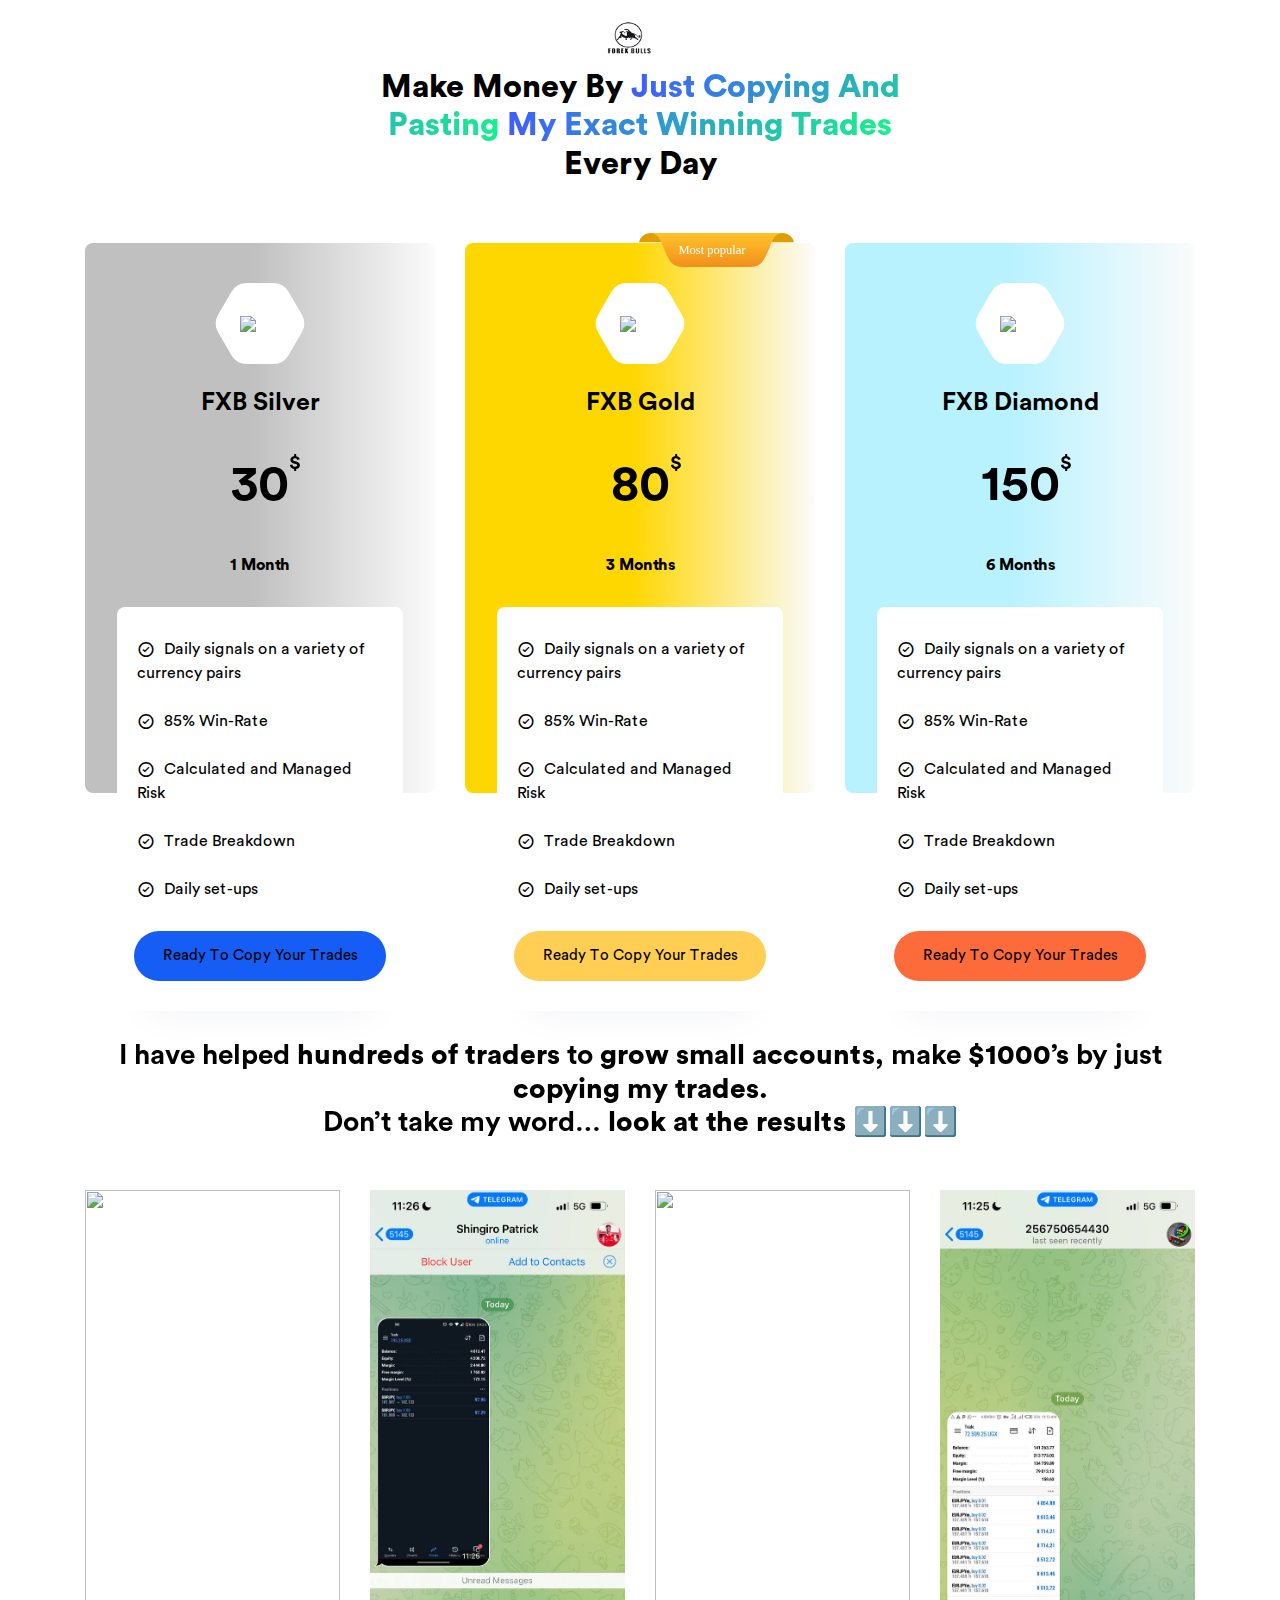
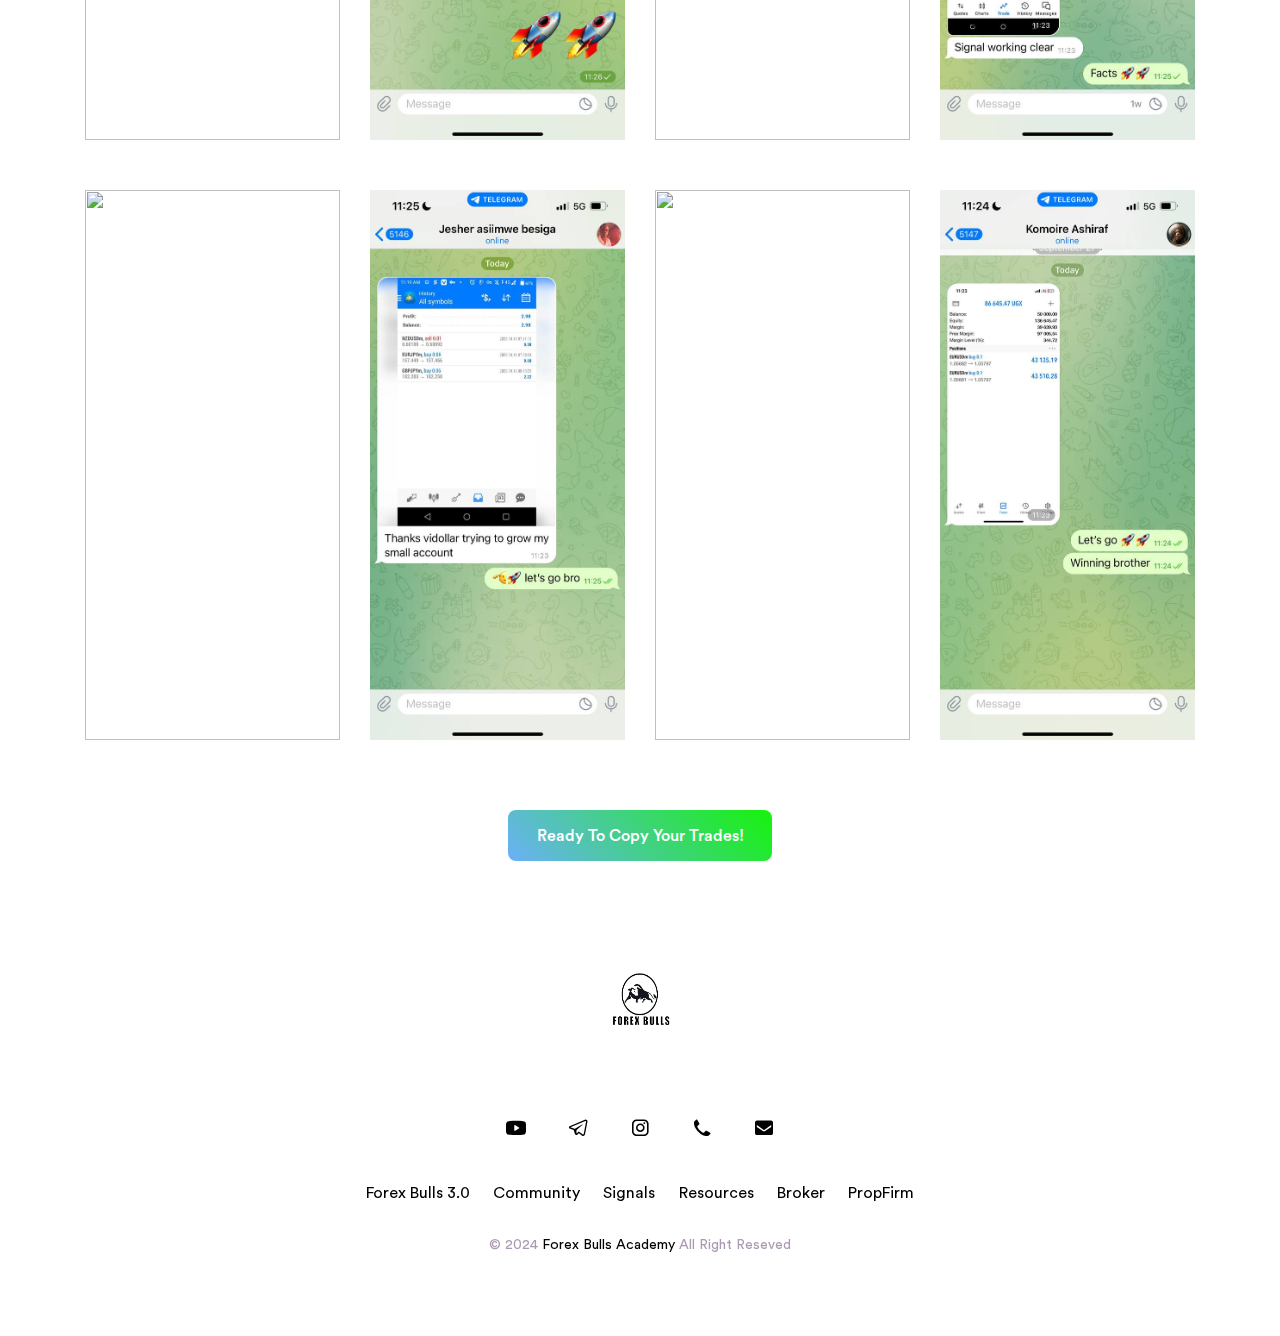
==== commit 9c436701: "Update forexbulls-signals.html" ====
--- a/forexbulls-signals.html
+++ b/forexbulls-signals.html
@@ -19,9 +19,9 @@
      <link rel="icon" type="image/png" sizes="32x32" href="favicon-32x32.png">
      <link rel="icon" type="image/png" sizes="16x16" href="favicon-16x16.png">
      <link rel="manifest" href="site.webmanifest">
- <link rel="stylesheet" href="assets/css/mergedv3.css" type="text/css" />
- <link rel="stylesheet" href="assets/css/mainv3.css">
- <link rel="stylesheet" href="assets/css/stylev3.css">
+  <link rel="stylesheet" href="assets/css/merged.css" type="text/css" />
+    <link rel="stylesheet" href="assets/css/main.css">
+    <link rel="stylesheet" href="assets/css/main.scss">
  <link rel="stylesheet" href="https://cdn.jsdelivr.net/npm/aos@2.3.4/dist/aos.css" />
  <link rel="preload" href="assets/fonts/text-font/CircularStd-Black.woff" as="font" type="font/woff" crossorigin>
  <link rel="preload" href="assets/fonts/text-font/CircularStd-Bold.woff" as="font" type="font/woff" crossorigin>
--- a/assets/css/merged.css
+++ b/assets/css/merged.css
@@ -0,0 +1,15 @@
+@charset "UTF-8";
+
+/*!
+ * animate.css -https://daneden.github.io/animate.css/
+ * Version - 3.7.2
+ * Licensed under the MIT license - http://opensource.org/licenses/MIT
+ *
+ * Copyright (c) 2019 Daniel Eden
+ */@-webkit-keyframes bounce{0%,20%,53%,80%,to{-webkit-animation-timing-function:cubic-bezier(.215,.61,.355,1);animation-timing-function:cubic-bezier(.215,.61,.355,1);-webkit-transform:translateZ(0);transform:translateZ(0)}40%,43%{-webkit-animation-timing-function:cubic-bezier(.755,.05,.855,.06);animation-timing-function:cubic-bezier(.755,.05,.855,.06);-webkit-transform:translate3d(0,-30px,0);transform:translate3d(0,-30px,0)}70%{-webkit-animation-timing-function:cubic-bezier(.755,.05,.855,.06);animation-timing-function:cubic-bezier(.755,.05,.855,.06);-webkit-transform:translate3d(0,-15px,0);transform:translate3d(0,-15px,0)}90%{-webkit-transform:translate3d(0,-4px,0);transform:translate3d(0,-4px,0)}}@keyframes bounce{0%,20%,53%,80%,to{-webkit-animation-timing-function:cubic-bezier(.215,.61,.355,1);animation-timing-function:cubic-bezier(.215,.61,.355,1);-webkit-transform:translateZ(0);transform:translateZ(0)}40%,43%{-webkit-animation-timing-function:cubic-bezier(.755,.05,.855,.06);animation-timing-function:cubic-bezier(.755,.05,.855,.06);-webkit-transform:translate3d(0,-30px,0);transform:translate3d(0,-30px,0)}70%{-webkit-animation-timing-function:cubic-bezier(.755,.05,.855,.06);animation-timing-function:cubic-bezier(.755,.05,.855,.06);-webkit-transform:translate3d(0,-15px,0);transform:translate3d(0,-15px,0)}90%{-webkit-transform:translate3d(0,-4px,0);transform:translate3d(0,-4px,0)}}.bounce{-webkit-animation-name:bounce;animation-name:bounce;-webkit-transform-origin:center bottom;transform-origin:center bottom}@-webkit-keyframes flash{0%,50%,to{opacity:1}25%,75%{opacity:0}}@keyframes flash{0%,50%,to{opacity:1}25%,75%{opacity:0}}.flash{-webkit-animation-name:flash;animation-name:flash}.pulse{-webkit-animation-name:pulse;animation-name:pulse}@-webkit-keyframes rubberBand{0%{-webkit-transform:scaleX(1);transform:scaleX(1)}30%{-webkit-transform:scale3d(1.25,.75,1);transform:scale3d(1.25,.75,1)}40%{-webkit-transform:scale3d(.75,1.25,1);transform:scale3d(.75,1.25,1)}50%{-webkit-transform:scale3d(1.15,.85,1);transform:scale3d(1.15,.85,1)}65%{-webkit-transform:scale3d(.95,1.05,1);transform:scale3d(.95,1.05,1)}75%{-webkit-transform:scale3d(1.05,.95,1);transform:scale3d(1.05,.95,1)}to{-webkit-transform:scaleX(1);transform:scaleX(1)}}@keyframes rubberBand{0%{-webkit-transform:scaleX(1);transform:scaleX(1)}30%{-webkit-transform:scale3d(1.25,.75,1);transform:scale3d(1.25,.75,1)}40%{-webkit-transform:scale3d(.75,1.25,1);transform:scale3d(.75,1.25,1)}50%{-webkit-transform:scale3d(1.15,.85,1);transform:scale3d(1.15,.85,1)}65%{-webkit-transform:scale3d(.95,1.05,1);transform:scale3d(.95,1.05,1)}75%{-webkit-transform:scale3d(1.05,.95,1);transform:scale3d(1.05,.95,1)}to{-webkit-transform:scaleX(1);transform:scaleX(1)}}.rubberBand{-webkit-animation-name:rubberBand;animation-name:rubberBand}@-webkit-keyframes shake{0%,to{-webkit-transform:translateZ(0);transform:translateZ(0)}10%,30%,50%,70%,90%{-webkit-transform:translate3d(-10px,0,0);transform:translate3d(-10px,0,0)}20%,40%,60%,80%{-webkit-transform:translate3d(10px,0,0);transform:translate3d(10px,0,0)}}@keyframes shake{0%,to{-webkit-transform:translateZ(0);transform:translateZ(0)}10%,30%,50%,70%,90%{-webkit-transform:translate3d(-10px,0,0);transform:translate3d(-10px,0,0)}20%,40%,60%,80%{-webkit-transform:translate3d(10px,0,0);transform:translate3d(10px,0,0)}}.shake{-webkit-animation-name:shake;animation-name:shake}@-webkit-keyframes headShake{0%{-webkit-transform:translateX(0);transform:translateX(0)}6.5%{-webkit-transform:translateX(-6px) rotateY(-9deg);transform:translateX(-6px) rotateY(-9deg)}18.5%{-webkit-transform:translateX(5px) rotateY(7deg);transform:translateX(5px) rotateY(7deg)}31.5%{-webkit-transform:translateX(-3px) rotateY(-5deg);transform:translateX(-3px) rotateY(-5deg)}43.5%{-webkit-transform:translateX(2px) rotateY(3deg);transform:translateX(2px) rotateY(3deg)}50%{-webkit-transform:translateX(0);transform:translateX(0)}}@keyframes headShake{0%{-webkit-transform:translateX(0);transform:translateX(0)}6.5%{-webkit-transform:translateX(-6px) rotateY(-9deg);transform:translateX(-6px) rotateY(-9deg)}18.5%{-webkit-transform:translateX(5px) rotateY(7deg);transform:translateX(5px) rotateY(7deg)}31.5%{-webkit-transform:translateX(-3px) rotateY(-5deg);transform:translateX(-3px) rotateY(-5deg)}43.5%{-webkit-transform:translateX(2px) rotateY(3deg);transform:translateX(2px) rotateY(3deg)}50%{-webkit-transform:translateX(0);transform:translateX(0)}}.headShake{-webkit-animation-timing-function:ease-in-out;animation-timing-function:ease-in-out;-webkit-animation-name:headShake;animation-name:headShake}@-webkit-keyframes swing{20%{-webkit-transform:rotate(15deg);transform:rotate(15deg)}40%{-webkit-transform:rotate(-10deg);transform:rotate(-10deg)}60%{-webkit-transform:rotate(5deg);transform:rotate(5deg)}80%{-webkit-transform:rotate(-5deg);transform:rotate(-5deg)}to{-webkit-transform:rotate(0deg);transform:rotate(0deg)}}@keyframes swing{20%{-webkit-transform:rotate(15deg);transform:rotate(15deg)}40%{-webkit-transform:rotate(-10deg);transform:rotate(-10deg)}60%{-webkit-transform:rotate(5deg);transform:rotate(5deg)}80%{-webkit-transform:rotate(-5deg);transform:rotate(-5deg)}to{-webkit-transform:rotate(0deg);transform:rotate(0deg)}}.swing{-webkit-transform-origin:top center;transform-origin:top center;-webkit-animation-name:swing;animation-name:swing}@-webkit-keyframes tada{0%{-webkit-transform:scaleX(1);transform:scaleX(1)}10%,20%{-webkit-transform:scale3d(.9,.9,.9) rotate(-3deg);transform:scale3d(.9,.9,.9) rotate(-3deg)}30%,50%,70%,90%{-webkit-transform:scale3d(1.1,1.1,1.1) rotate(3deg);transform:scale3d(1.1,1.1,1.1) rotate(3deg)}40%,60%,80%{-webkit-transform:scale3d(1.1,1.1,1.1) rotate(-3deg);transform:scale3d(1.1,1.1,1.1) rotate(-3deg)}to{-webkit-transform:scaleX(1);transform:scaleX(1)}}@keyframes tada{0%{-webkit-transform:scaleX(1);transform:scaleX(1)}10%,20%{-webkit-transform:scale3d(.9,.9,.9) rotate(-3deg);transform:scale3d(.9,.9,.9) rotate(-3deg)}30%,50%,70%,90%{-webkit-transform:scale3d(1.1,1.1,1.1) rotate(3deg);transform:scale3d(1.1,1.1,1.1) rotate(3deg)}40%,60%,80%{-webkit-transform:scale3d(1.1,1.1,1.1) rotate(-3deg);transform:scale3d(1.1,1.1,1.1) rotate(-3deg)}to{-webkit-transform:scaleX(1);transform:scaleX(1)}}.tada{-webkit-animation-name:tada;animation-name:tada}@-webkit-keyframes wobble{0%{-webkit-transform:translateZ(0);transform:translateZ(0)}15%{-webkit-transform:translate3d(-25%,0,0) rotate(-5deg);transform:translate3d(-25%,0,0) rotate(-5deg)}30%{-webkit-transform:translate3d(20%,0,0) rotate(3deg);transform:translate3d(20%,0,0) rotate(3deg)}45%{-webkit-transform:translate3d(-15%,0,0) rotate(-3deg);transform:translate3d(-15%,0,0) rotate(-3deg)}60%{-webkit-transform:translate3d(10%,0,0) rotate(2deg);transform:translate3d(10%,0,0) rotate(2deg)}75%{-webkit-transform:translate3d(-5%,0,0) rotate(-1deg);transform:translate3d(-5%,0,0) rotate(-1deg)}to{-webkit-transform:translateZ(0);transform:translateZ(0)}}@keyframes wobble{0%{-webkit-transform:translateZ(0);transform:translateZ(0)}15%{-webkit-transform:translate3d(-25%,0,0) rotate(-5deg);transform:translate3d(-25%,0,0) rotate(-5deg)}30%{-webkit-transform:translate3d(20%,0,0) rotate(3deg);transform:translate3d(20%,0,0) rotate(3deg)}45%{-webkit-transform:translate3d(-15%,0,0) rotate(-3deg);transform:translate3d(-15%,0,0) rotate(-3deg)}60%{-webkit-transform:translate3d(10%,0,0) rotate(2deg);transform:translate3d(10%,0,0) rotate(2deg)}75%{-webkit-transform:translate3d(-5%,0,0) rotate(-1deg);transform:translate3d(-5%,0,0) rotate(-1deg)}to{-webkit-transform:translateZ(0);transform:translateZ(0)}}.wobble{-webkit-animation-name:wobble;animation-name:wobble}@-webkit-keyframes jello{0%,11.1%,to{-webkit-transform:translateZ(0);transform:translateZ(0)}22.2%{-webkit-transform:skewX(-12.5deg) skewY(-12.5deg);transform:skewX(-12.5deg) skewY(-12.5deg)}33.3%{-webkit-transform:skewX(6.25deg) skewY(6.25deg);transform:skewX(6.25deg) skewY(6.25deg)}44.4%{-webkit-transform:skewX(-3.125deg) skewY(-3.125deg);transform:skewX(-3.125deg) skewY(-3.125deg)}55.5%{-webkit-transform:skewX(1.5625deg) skewY(1.5625deg);transform:skewX(1.5625deg) skewY(1.5625deg)}66.6%{-webkit-transform:skewX(-.78125deg) skewY(-.78125deg);transform:skewX(-.78125deg) skewY(-.78125deg)}77.7%{-webkit-transform:skewX(.390625deg) skewY(.390625deg);transform:skewX(.390625deg) skewY(.390625deg)}88.8%{-webkit-transform:skewX(-.1953125deg) skewY(-.1953125deg);transform:skewX(-.1953125deg) skewY(-.1953125deg)}}@keyframes jello{0%,11.1%,to{-webkit-transform:translateZ(0);transform:translateZ(0)}22.2%{-webkit-transform:skewX(-12.5deg) skewY(-12.5deg);transform:skewX(-12.5deg) skewY(-12.5deg)}33.3%{-webkit-transform:skewX(6.25deg) skewY(6.25deg);transform:skewX(6.25deg) skewY(6.25deg)}44.4%{-webkit-transform:skewX(-3.125deg) skewY(-3.125deg);transform:skewX(-3.125deg) skewY(-3.125deg)}55.5%{-webkit-transform:skewX(1.5625deg) skewY(1.5625deg);transform:skewX(1.5625deg) skewY(1.5625deg)}66.6%{-webkit-transform:skewX(-.78125deg) skewY(-.78125deg);transform:skewX(-.78125deg) skewY(-.78125deg)}77.7%{-webkit-transform:skewX(.390625deg) skewY(.390625deg);transform:skewX(.390625deg) skewY(.390625deg)}88.8%{-webkit-transform:skewX(-.1953125deg) skewY(-.1953125deg);transform:skewX(-.1953125deg) skewY(-.1953125deg)}}.jello{-webkit-animation-name:jello;animation-name:jello;-webkit-transform-origin:center;transform-origin:center}@-webkit-keyframes heartBeat{0%{-webkit-transform:scale(1);transform:scale(1)}14%{-webkit-transform:scale(1.3);transform:scale(1.3)}28%{-webkit-transform:scale(1);transform:scale(1)}42%{-webkit-transform:scale(1.3);transform:scale(1.3)}70%{-webkit-transform:scale(1);transform:scale(1)}}@keyframes heartBeat{0%{-webkit-transform:scale(1);transform:scale(1)}14%{-webkit-transform:scale(1.3);transform:scale(1.3)}28%{-webkit-transform:scale(1);transform:scale(1)}42%{-webkit-transform:scale(1.3);transform:scale(1.3)}70%{-webkit-transform:scale(1);transform:scale(1)}}.heartBeat{-webkit-animation-name:heartBeat;animation-name:heartBeat;-webkit-animation-duration:1.3s;animation-duration:1.3s;-webkit-animation-timing-function:ease-in-out;animation-timing-function:ease-in-out}@-webkit-keyframes bounceIn{0%,20%,40%,60%,80%,to{-webkit-animation-timing-function:cubic-bezier(.215,.61,.355,1);animation-timing-function:cubic-bezier(.215,.61,.355,1)}0%{opacity:0;-webkit-transform:scale3d(.3,.3,.3);transform:scale3d(.3,.3,.3)}20%{-webkit-transform:scale3d(1.1,1.1,1.1);transform:scale3d(1.1,1.1,1.1)}40%{-webkit-transform:scale3d(.9,.9,.9);transform:scale3d(.9,.9,.9)}60%{opacity:1;-webkit-transform:scale3d(1.03,1.03,1.03);transform:scale3d(1.03,1.03,1.03)}80%{-webkit-transform:scale3d(.97,.97,.97);transform:scale3d(.97,.97,.97)}to{opacity:1;-webkit-transform:scaleX(1);transform:scaleX(1)}}@keyframes bounceIn{0%,20%,40%,60%,80%,to{-webkit-animation-timing-function:cubic-bezier(.215,.61,.355,1);animation-timing-function:cubic-bezier(.215,.61,.355,1)}0%{opacity:0;-webkit-transform:scale3d(.3,.3,.3);transform:scale3d(.3,.3,.3)}20%{-webkit-transform:scale3d(1.1,1.1,1.1);transform:scale3d(1.1,1.1,1.1)}40%{-webkit-transform:scale3d(.9,.9,.9);transform:scale3d(.9,.9,.9)}60%{opacity:1;-webkit-transform:scale3d(1.03,1.03,1.03);transform:scale3d(1.03,1.03,1.03)}80%{-webkit-transform:scale3d(.97,.97,.97);transform:scale3d(.97,.97,.97)}to{opacity:1;-webkit-transform:scaleX(1);transform:scaleX(1)}}.bounceIn{-webkit-animation-duration:.75s;animation-duration:.75s;-webkit-animation-name:bounceIn;animation-name:bounceIn}@-webkit-keyframes bounceInDown{0%,60%,75%,90%,to{-webkit-animation-timing-function:cubic-bezier(.215,.61,.355,1);animation-timing-function:cubic-bezier(.215,.61,.355,1)}0%{opacity:0;-webkit-transform:translate3d(0,-3000px,0);transform:translate3d(0,-3000px,0)}60%{opacity:1;-webkit-transform:translate3d(0,25px,0);transform:translate3d(0,25px,0)}75%{-webkit-transform:translate3d(0,-10px,0);transform:translate3d(0,-10px,0)}90%{-webkit-transform:translate3d(0,5px,0);transform:translate3d(0,5px,0)}to{-webkit-transform:translateZ(0);transform:translateZ(0)}}@keyframes bounceInDown{0%,60%,75%,90%,to{-webkit-animation-timing-function:cubic-bezier(.215,.61,.355,1);animation-timing-function:cubic-bezier(.215,.61,.355,1)}0%{opacity:0;-webkit-transform:translate3d(0,-3000px,0);transform:translate3d(0,-3000px,0)}60%{opacity:1;-webkit-transform:translate3d(0,25px,0);transform:translate3d(0,25px,0)}75%{-webkit-transform:translate3d(0,-10px,0);transform:translate3d(0,-10px,0)}90%{-webkit-transform:translate3d(0,5px,0);transform:translate3d(0,5px,0)}to{-webkit-transform:translateZ(0);transform:translateZ(0)}}.bounceInDown{-webkit-animation-name:bounceInDown;animation-name:bounceInDown}@-webkit-keyframes bounceInLeft{0%,60%,75%,90%,to{-webkit-animation-timing-function:cubic-bezier(.215,.61,.355,1);animation-timing-function:cubic-bezier(.215,.61,.355,1)}0%{opacity:0;-webkit-transform:translate3d(-3000px,0,0);transform:translate3d(-3000px,0,0)}60%{opacity:1;-webkit-transform:translate3d(25px,0,0);transform:translate3d(25px,0,0)}75%{-webkit-transform:translate3d(-10px,0,0);transform:translate3d(-10px,0,0)}90%{-webkit-transform:translate3d(5px,0,0);transform:translate3d(5px,0,0)}to{-webkit-transform:translateZ(0);transform:translateZ(0)}}@keyframes bounceInLeft{0%,60%,75%,90%,to{-webkit-animation-timing-function:cubic-bezier(.215,.61,.355,1);animation-timing-function:cubic-bezier(.215,.61,.355,1)}0%{opacity:0;-webkit-transform:translate3d(-3000px,0,0);transform:translate3d(-3000px,0,0)}60%{opacity:1;-webkit-transform:translate3d(25px,0,0);transform:translate3d(25px,0,0)}75%{-webkit-transform:translate3d(-10px,0,0);transform:translate3d(-10px,0,0)}90%{-webkit-transform:translate3d(5px,0,0);transform:translate3d(5px,0,0)}to{-webkit-transform:translateZ(0);transform:translateZ(0)}}.bounceInLeft{-webkit-animation-name:bounceInLeft;animation-name:bounceInLeft}@-webkit-keyframes bounceInRight{0%,60%,75%,90%,to{-webkit-animation-timing-function:cubic-bezier(.215,.61,.355,1);animation-timing-function:cubic-bezier(.215,.61,.355,1)}0%{opacity:0;-webkit-transform:translate3d(3000px,0,0);transform:translate3d(3000px,0,0)}60%{opacity:1;-webkit-transform:translate3d(-25px,0,0);transform:translate3d(-25px,0,0)}75%{-webkit-transform:translate3d(10px,0,0);transform:translate3d(10px,0,0)}90%{-webkit-transform:translate3d(-5px,0,0);transform:translate3d(-5px,0,0)}to{-webkit-transform:translateZ(0);transform:translateZ(0)}}@keyframes bounceInRight{0%,60%,75%,90%,to{-webkit-animation-timing-function:cubic-bezier(.215,.61,.355,1);animation-timing-function:cubic-bezier(.215,.61,.355,1)}0%{opacity:0;-webkit-transform:translate3d(3000px,0,0);transform:translate3d(3000px,0,0)}60%{opacity:1;-webkit-transform:translate3d(-25px,0,0);transform:translate3d(-25px,0,0)}75%{-webkit-transform:translate3d(10px,0,0);transform:translate3d(10px,0,0)}90%{-webkit-transform:translate3d(-5px,0,0);transform:translate3d(-5px,0,0)}to{-webkit-transform:translateZ(0);transform:translateZ(0)}}.bounceInRight{-webkit-animation-name:bounceInRight;animation-name:bounceInRight}@-webkit-keyframes bounceInUp{0%,60%,75%,90%,to{-webkit-animation-timing-function:cubic-bezier(.215,.61,.355,1);animation-timing-function:cubic-bezier(.215,.61,.355,1)}0%{opacity:0;-webkit-transform:translate3d(0,3000px,0);transform:translate3d(0,3000px,0)}60%{opacity:1;-webkit-transform:translate3d(0,-20px,0);transform:translate3d(0,-20px,0)}75%{-webkit-transform:translate3d(0,10px,0);transform:translate3d(0,10px,0)}90%{-webkit-transform:translate3d(0,-5px,0);transform:translate3d(0,-5px,0)}to{-webkit-transform:translateZ(0);transform:translateZ(0)}}@keyframes bounceInUp{0%,60%,75%,90%,to{-webkit-animation-timing-function:cubic-bezier(.215,.61,.355,1);animation-timing-function:cubic-bezier(.215,.61,.355,1)}0%{opacity:0;-webkit-transform:translate3d(0,3000px,0);transform:translate3d(0,3000px,0)}60%{opacity:1;-webkit-transform:translate3d(0,-20px,0);transform:translate3d(0,-20px,0)}75%{-webkit-transform:translate3d(0,10px,0);transform:translate3d(0,10px,0)}90%{-webkit-transform:translate3d(0,-5px,0);transform:translate3d(0,-5px,0)}to{-webkit-transform:translateZ(0);transform:translateZ(0)}}.bounceInUp{-webkit-animation-name:bounceInUp;animation-name:bounceInUp}@-webkit-keyframes bounceOut{20%{-webkit-transform:scale3d(.9,.9,.9);transform:scale3d(.9,.9,.9)}50%,55%{opacity:1;-webkit-transform:scale3d(1.1,1.1,1.1);transform:scale3d(1.1,1.1,1.1)}to{opacity:0;-webkit-transform:scale3d(.3,.3,.3);transform:scale3d(.3,.3,.3)}}@keyframes bounceOut{20%{-webkit-transform:scale3d(.9,.9,.9);transform:scale3d(.9,.9,.9)}50%,55%{opacity:1;-webkit-transform:scale3d(1.1,1.1,1.1);transform:scale3d(1.1,1.1,1.1)}to{opacity:0;-webkit-transform:scale3d(.3,.3,.3);transform:scale3d(.3,.3,.3)}}.bounceOut{-webkit-animation-duration:.75s;animation-duration:.75s;-webkit-animation-name:bounceOut;animation-name:bounceOut}@-webkit-keyframes bounceOutDown{20%{-webkit-transform:translate3d(0,10px,0);transform:translate3d(0,10px,0)}40%,45%{opacity:1;-webkit-transform:translate3d(0,-20px,0);transform:translate3d(0,-20px,0)}to{opacity:0;-webkit-transform:translate3d(0,2000px,0);transform:translate3d(0,2000px,0)}}@keyframes bounceOutDown{20%{-webkit-transform:translate3d(0,10px,0);transform:translate3d(0,10px,0)}40%,45%{opacity:1;-webkit-transform:translate3d(0,-20px,0);transform:translate3d(0,-20px,0)}to{opacity:0;-webkit-transform:translate3d(0,2000px,0);transform:translate3d(0,2000px,0)}}.bounceOutDown{-webkit-animation-name:bounceOutDown;animation-name:bounceOutDown}@-webkit-keyframes bounceOutLeft{20%{opacity:1;-webkit-transform:translate3d(20px,0,0);transform:translate3d(20px,0,0)}to{opacity:0;-webkit-transform:translate3d(-2000px,0,0);transform:translate3d(-2000px,0,0)}}@keyframes bounceOutLeft{20%{opacity:1;-webkit-transform:translate3d(20px,0,0);transform:translate3d(20px,0,0)}to{opacity:0;-webkit-transform:translate3d(-2000px,0,0);transform:translate3d(-2000px,0,0)}}.bounceOutLeft{-webkit-animation-name:bounceOutLeft;animation-name:bounceOutLeft}@-webkit-keyframes bounceOutRight{20%{opacity:1;-webkit-transform:translate3d(-20px,0,0);transform:translate3d(-20px,0,0)}to{opacity:0;-webkit-transform:translate3d(2000px,0,0);transform:translate3d(2000px,0,0)}}@keyframes bounceOutRight{20%{opacity:1;-webkit-transform:translate3d(-20px,0,0);transform:translate3d(-20px,0,0)}to{opacity:0;-webkit-transform:translate3d(2000px,0,0);transform:translate3d(2000px,0,0)}}.bounceOutRight{-webkit-animation-name:bounceOutRight;animation-name:bounceOutRight}@-webkit-keyframes bounceOutUp{20%{-webkit-transform:translate3d(0,-10px,0);transform:translate3d(0,-10px,0)}40%,45%{opacity:1;-webkit-transform:translate3d(0,20px,0);transform:translate3d(0,20px,0)}to{opacity:0;-webkit-transform:translate3d(0,-2000px,0);transform:translate3d(0,-2000px,0)}}@keyframes bounceOutUp{20%{-webkit-transform:translate3d(0,-10px,0);transform:translate3d(0,-10px,0)}40%,45%{opacity:1;-webkit-transform:translate3d(0,20px,0);transform:translate3d(0,20px,0)}to{opacity:0;-webkit-transform:translate3d(0,-2000px,0);transform:translate3d(0,-2000px,0)}}.bounceOutUp{-webkit-animation-name:bounceOutUp;animation-name:bounceOutUp}@-webkit-keyframes fadeIn{0%{opacity:0}to{opacity:1}}@keyframes fadeIn{0%{opacity:0}to{opacity:1}}.fadeIn{-webkit-animation-name:fadeIn;animation-name:fadeIn}@-webkit-keyframes fadeInDown{0%{opacity:0;-webkit-transform:translate3d(0,-100%,0);transform:translate3d(0,-100%,0)}to{opacity:1;-webkit-transform:translateZ(0);transform:translateZ(0)}}@keyframes fadeInDown{0%{opacity:0;-webkit-transform:translate3d(0,-100%,0);transform:translate3d(0,-100%,0)}to{opacity:1;-webkit-transform:translateZ(0);transform:translateZ(0)}}.fadeInDown{-webkit-animation-name:fadeInDown;animation-name:fadeInDown}@-webkit-keyframes fadeInDownBig{0%{opacity:0;-webkit-transform:translate3d(0,-2000px,0);transform:translate3d(0,-2000px,0)}to{opacity:1;-webkit-transform:translateZ(0);transform:translateZ(0)}}@keyframes fadeInDownBig{0%{opacity:0;-webkit-transform:translate3d(0,-2000px,0);transform:translate3d(0,-2000px,0)}to{opacity:1;-webkit-transform:translateZ(0);transform:translateZ(0)}}.fadeInDownBig{-webkit-animation-name:fadeInDownBig;animation-name:fadeInDownBig}@-webkit-keyframes fadeInLeft{0%{opacity:0;-webkit-transform:translate3d(-100%,0,0);transform:translate3d(-100%,0,0)}to{opacity:1;-webkit-transform:translateZ(0);transform:translateZ(0)}}@keyframes fadeInLeft{0%{opacity:0;-webkit-transform:translate3d(-100%,0,0);transform:translate3d(-100%,0,0)}to{opacity:1;-webkit-transform:translateZ(0);transform:translateZ(0)}}.fadeInLeft{-webkit-animation-name:fadeInLeft;animation-name:fadeInLeft}@-webkit-keyframes fadeInLeftBig{0%{opacity:0;-webkit-transform:translate3d(-2000px,0,0);transform:translate3d(-2000px,0,0)}to{opacity:1;-webkit-transform:translateZ(0);transform:translateZ(0)}}@keyframes fadeInLeftBig{0%{opacity:0;-webkit-transform:translate3d(-2000px,0,0);transform:translate3d(-2000px,0,0)}to{opacity:1;-webkit-transform:translateZ(0);transform:translateZ(0)}}.fadeInLeftBig{-webkit-animation-name:fadeInLeftBig;animation-name:fadeInLeftBig}@-webkit-keyframes fadeInRight{0%{opacity:0;-webkit-transform:translate3d(100%,0,0);transform:translate3d(100%,0,0)}to{opacity:1;-webkit-transform:translateZ(0);transform:translateZ(0)}}@keyframes fadeInRight{0%{opacity:0;-webkit-transform:translate3d(100%,0,0);transform:translate3d(100%,0,0)}to{opacity:1;-webkit-transform:translateZ(0);transform:translateZ(0)}}.fadeInRight{-webkit-animation-name:fadeInRight;animation-name:fadeInRight}@-webkit-keyframes fadeInRightBig{0%{opacity:0;-webkit-transform:translate3d(2000px,0,0);transform:translate3d(2000px,0,0)}to{opacity:1;-webkit-transform:translateZ(0);transform:translateZ(0)}}@keyframes fadeInRightBig{0%{opacity:0;-webkit-transform:translate3d(2000px,0,0);transform:translate3d(2000px,0,0)}to{opacity:1;-webkit-transform:translateZ(0);transform:translateZ(0)}}.fadeInRightBig{-webkit-animation-name:fadeInRightBig;animation-name:fadeInRightBig}@-webkit-keyframes fadeInUp{0%{opacity:0;-webkit-transform:translate3d(0,100%,0);transform:translate3d(0,100%,0)}to{opacity:1;-webkit-transform:translateZ(0);transform:translateZ(0)}}@keyframes fadeInUp{0%{opacity:0;-webkit-transform:translate3d(0,100%,0);transform:translate3d(0,100%,0)}to{opacity:1;-webkit-transform:translateZ(0);transform:translateZ(0)}}.fadeInUp{-webkit-animation-name:fadeInUp;animation-name:fadeInUp}@-webkit-keyframes fadeInUpBig{0%{opacity:0;-webkit-transform:translate3d(0,2000px,0);transform:translate3d(0,2000px,0)}to{opacity:1;-webkit-transform:translateZ(0);transform:translateZ(0)}}@keyframes fadeInUpBig{0%{opacity:0;-webkit-transform:translate3d(0,2000px,0);transform:translate3d(0,2000px,0)}to{opacity:1;-webkit-transform:translateZ(0);transform:translateZ(0)}}.fadeInUpBig{-webkit-animation-name:fadeInUpBig;animation-name:fadeInUpBig}@-webkit-keyframes fadeOut{0%{opacity:1}to{opacity:0}}@keyframes fadeOut{0%{opacity:1}to{opacity:0}}.fadeOut{-webkit-animation-name:fadeOut;animation-name:fadeOut}@-webkit-keyframes fadeOutDown{0%{opacity:1}to{opacity:0;-webkit-transform:translate3d(0,100%,0);transform:translate3d(0,100%,0)}}@keyframes fadeOutDown{0%{opacity:1}to{opacity:0;-webkit-transform:translate3d(0,100%,0);transform:translate3d(0,100%,0)}}.fadeOutDown{-webkit-animation-name:fadeOutDown;animation-name:fadeOutDown}@-webkit-keyframes fadeOutDownBig{0%{opacity:1}to{opacity:0;-webkit-transform:translate3d(0,2000px,0);transform:translate3d(0,2000px,0)}}@keyframes fadeOutDownBig{0%{opacity:1}to{opacity:0;-webkit-transform:translate3d(0,2000px,0);transform:translate3d(0,2000px,0)}}.fadeOutDownBig{-webkit-animation-name:fadeOutDownBig;animation-name:fadeOutDownBig}@-webkit-keyframes fadeOutLeft{0%{opacity:1}to{opacity:0;-webkit-transform:translate3d(-100%,0,0);transform:translate3d(-100%,0,0)}}@keyframes fadeOutLeft{0%{opacity:1}to{opacity:0;-webkit-transform:translate3d(-100%,0,0);transform:translate3d(-100%,0,0)}}.fadeOutLeft{-webkit-animation-name:fadeOutLeft;animation-name:fadeOutLeft}@-webkit-keyframes fadeOutLeftBig{0%{opacity:1}to{opacity:0;-webkit-transform:translate3d(-2000px,0,0);transform:translate3d(-2000px,0,0)}}@keyframes fadeOutLeftBig{0%{opacity:1}to{opacity:0;-webkit-transform:translate3d(-2000px,0,0);transform:translate3d(-2000px,0,0)}}.fadeOutLeftBig{-webkit-animation-name:fadeOutLeftBig;animation-name:fadeOutLeftBig}@-webkit-keyframes fadeOutRight{0%{opacity:1}to{opacity:0;-webkit-transform:translate3d(100%,0,0);transform:translate3d(100%,0,0)}}@keyframes fadeOutRight{0%{opacity:1}to{opacity:0;-webkit-transform:translate3d(100%,0,0);transform:translate3d(100%,0,0)}}.fadeOutRight{-webkit-animation-name:fadeOutRight;animation-name:fadeOutRight}@-webkit-keyframes fadeOutRightBig{0%{opacity:1}to{opacity:0;-webkit-transform:translate3d(2000px,0,0);transform:translate3d(2000px,0,0)}}@keyframes fadeOutRightBig{0%{opacity:1}to{opacity:0;-webkit-transform:translate3d(2000px,0,0);transform:translate3d(2000px,0,0)}}.fadeOutRightBig{-webkit-animation-name:fadeOutRightBig;animation-name:fadeOutRightBig}@-webkit-keyframes fadeOutUp{0%{opacity:1}to{opacity:0;-webkit-transform:translate3d(0,-100%,0);transform:translate3d(0,-100%,0)}}@keyframes fadeOutUp{0%{opacity:1}to{opacity:0;-webkit-transform:translate3d(0,-100%,0);transform:translate3d(0,-100%,0)}}.fadeOutUp{-webkit-animation-name:fadeOutUp;animation-name:fadeOutUp}@-webkit-keyframes fadeOutUpBig{0%{opacity:1}to{opacity:0;-webkit-transform:translate3d(0,-2000px,0);transform:translate3d(0,-2000px,0)}}@keyframes fadeOutUpBig{0%{opacity:1}to{opacity:0;-webkit-transform:translate3d(0,-2000px,0);transform:translate3d(0,-2000px,0)}}.fadeOutUpBig{-webkit-animation-name:fadeOutUpBig;animation-name:fadeOutUpBig}@-webkit-keyframes flip{0%{-webkit-transform:perspective(400px) scaleX(1) translateZ(0) rotateY(-1turn);transform:perspective(400px) scaleX(1) translateZ(0) rotateY(-1turn);-webkit-animation-timing-function:ease-out;animation-timing-function:ease-out}40%{-webkit-transform:perspective(400px) scaleX(1) translateZ(150px) rotateY(-190deg);transform:perspective(400px) scaleX(1) translateZ(150px) rotateY(-190deg);-webkit-animation-timing-function:ease-out;animation-timing-function:ease-out}50%{-webkit-transform:perspective(400px) scaleX(1) translateZ(150px) rotateY(-170deg);transform:perspective(400px) scaleX(1) translateZ(150px) rotateY(-170deg);-webkit-animation-timing-function:ease-in;animation-timing-function:ease-in}80%{-webkit-transform:perspective(400px) scale3d(.95,.95,.95) translateZ(0) rotateY(0deg);transform:perspective(400px) scale3d(.95,.95,.95) translateZ(0) rotateY(0deg);-webkit-animation-timing-function:ease-in;animation-timing-function:ease-in}to{-webkit-transform:perspective(400px) scaleX(1) translateZ(0) rotateY(0deg);transform:perspective(400px) scaleX(1) translateZ(0) rotateY(0deg);-webkit-animation-timing-function:ease-in;animation-timing-function:ease-in}}@keyframes flip{0%{-webkit-transform:perspective(400px) scaleX(1) translateZ(0) rotateY(-1turn);transform:perspective(400px) scaleX(1) translateZ(0) rotateY(-1turn);-webkit-animation-timing-function:ease-out;animation-timing-function:ease-out}40%{-webkit-transform:perspective(400px) scaleX(1) translateZ(150px) rotateY(-190deg);transform:perspective(400px) scaleX(1) translateZ(150px) rotateY(-190deg);-webkit-animation-timing-function:ease-out;animation-timing-function:ease-out}50%{-webkit-transform:perspective(400px) scaleX(1) translateZ(150px) rotateY(-170deg);transform:perspective(400px) scaleX(1) translateZ(150px) rotateY(-170deg);-webkit-animation-timing-function:ease-in;animation-timing-function:ease-in}80%{-webkit-transform:perspective(400px) scale3d(.95,.95,.95) translateZ(0) rotateY(0deg);transform:perspective(400px) scale3d(.95,.95,.95) translateZ(0) rotateY(0deg);-webkit-animation-timing-function:ease-in;animation-timing-function:ease-in}to{-webkit-transform:perspective(400px) scaleX(1) translateZ(0) rotateY(0deg);transform:perspective(400px) scaleX(1) translateZ(0) rotateY(0deg);-webkit-animation-timing-function:ease-in;animation-timing-function:ease-in}}.animated.flip{-webkit-backface-visibility:visible;backface-visibility:visible;-webkit-animation-name:flip;animation-name:flip}@-webkit-keyframes flipInX{0%{-webkit-transform:perspective(400px) rotateX(90deg);transform:perspective(400px) rotateX(90deg);-webkit-animation-timing-function:ease-in;animation-timing-function:ease-in;opacity:0}40%{-webkit-transform:perspective(400px) rotateX(-20deg);transform:perspective(400px) rotateX(-20deg);-webkit-animation-timing-function:ease-in;animation-timing-function:ease-in}60%{-webkit-transform:perspective(400px) rotateX(10deg);transform:perspective(400px) rotateX(10deg);opacity:1}80%{-webkit-transform:perspective(400px) rotateX(-5deg);transform:perspective(400px) rotateX(-5deg)}to{-webkit-transform:perspective(400px);transform:perspective(400px)}}@keyframes flipInX{0%{-webkit-transform:perspective(400px) rotateX(90deg);transform:perspective(400px) rotateX(90deg);-webkit-animation-timing-function:ease-in;animation-timing-function:ease-in;opacity:0}40%{-webkit-transform:perspective(400px) rotateX(-20deg);transform:perspective(400px) rotateX(-20deg);-webkit-animation-timing-function:ease-in;animation-timing-function:ease-in}60%{-webkit-transform:perspective(400px) rotateX(10deg);transform:perspective(400px) rotateX(10deg);opacity:1}80%{-webkit-transform:perspective(400px) rotateX(-5deg);transform:perspective(400px) rotateX(-5deg)}to{-webkit-transform:perspective(400px);transform:perspective(400px)}}.flipInX{-webkit-backface-visibility:visible!important;backface-visibility:visible!important;-webkit-animation-name:flipInX;animation-name:flipInX}@-webkit-keyframes flipInY{0%{-webkit-transform:perspective(400px) rotateY(90deg);transform:perspective(400px) rotateY(90deg);-webkit-animation-timing-function:ease-in;animation-timing-function:ease-in;opacity:0}40%{-webkit-transform:perspective(400px) rotateY(-20deg);transform:perspective(400px) rotateY(-20deg);-webkit-animation-timing-function:ease-in;animation-timing-function:ease-in}60%{-webkit-transform:perspective(400px) rotateY(10deg);transform:perspective(400px) rotateY(10deg);opacity:1}80%{-webkit-transform:perspective(400px) rotateY(-5deg);transform:perspective(400px) rotateY(-5deg)}to{-webkit-transform:perspective(400px);transform:perspective(400px)}}@keyframes flipInY{0%{-webkit-transform:perspective(400px) rotateY(90deg);transform:perspective(400px) rotateY(90deg);-webkit-animation-timing-function:ease-in;animation-timing-function:ease-in;opacity:0}40%{-webkit-transform:perspective(400px) rotateY(-20deg);transform:perspective(400px) rotateY(-20deg);-webkit-animation-timing-function:ease-in;animation-timing-function:ease-in}60%{-webkit-transform:perspective(400px) rotateY(10deg);transform:perspective(400px) rotateY(10deg);opacity:1}80%{-webkit-transform:perspective(400px) rotateY(-5deg);transform:perspective(400px) rotateY(-5deg)}to{-webkit-transform:perspective(400px);transform:perspective(400px)}}.flipInY{-webkit-backface-visibility:visible!important;backface-visibility:visible!important;-webkit-animation-name:flipInY;animation-name:flipInY}@-webkit-keyframes flipOutX{0%{-webkit-transform:perspective(400px);transform:perspective(400px)}30%{-webkit-transform:perspective(400px) rotateX(-20deg);transform:perspective(400px) rotateX(-20deg);opacity:1}to{-webkit-transform:perspective(400px) rotateX(90deg);transform:perspective(400px) rotateX(90deg);opacity:0}}@keyframes flipOutX{0%{-webkit-transform:perspective(400px);transform:perspective(400px)}30%{-webkit-transform:perspective(400px) rotateX(-20deg);transform:perspective(400px) rotateX(-20deg);opacity:1}to{-webkit-transform:perspective(400px) rotateX(90deg);transform:perspective(400px) rotateX(90deg);opacity:0}}.flipOutX{-webkit-animation-duration:.75s;animation-duration:.75s;-webkit-animation-name:flipOutX;animation-name:flipOutX;-webkit-backface-visibility:visible!important;backface-visibility:visible!important}@-webkit-keyframes flipOutY{0%{-webkit-transform:perspective(400px);transform:perspective(400px)}30%{-webkit-transform:perspective(400px) rotateY(-15deg);transform:perspective(400px) rotateY(-15deg);opacity:1}to{-webkit-transform:perspective(400px) rotateY(90deg);transform:perspective(400px) rotateY(90deg);opacity:0}}@keyframes flipOutY{0%{-webkit-transform:perspective(400px);transform:perspective(400px)}30%{-webkit-transform:perspective(400px) rotateY(-15deg);transform:perspective(400px) rotateY(-15deg);opacity:1}to{-webkit-transform:perspective(400px) rotateY(90deg);transform:perspective(400px) rotateY(90deg);opacity:0}}.flipOutY{-webkit-animation-duration:.75s;animation-duration:.75s;-webkit-backface-visibility:visible!important;backface-visibility:visible!important;-webkit-animation-name:flipOutY;animation-name:flipOutY}@-webkit-keyframes lightSpeedIn{0%{-webkit-transform:translate3d(100%,0,0) skewX(-30deg);transform:translate3d(100%,0,0) skewX(-30deg);opacity:0}60%{-webkit-transform:skewX(20deg);transform:skewX(20deg);opacity:1}80%{-webkit-transform:skewX(-5deg);transform:skewX(-5deg)}to{-webkit-transform:translateZ(0);transform:translateZ(0)}}@keyframes lightSpeedIn{0%{-webkit-transform:translate3d(100%,0,0) skewX(-30deg);transform:translate3d(100%,0,0) skewX(-30deg);opacity:0}60%{-webkit-transform:skewX(20deg);transform:skewX(20deg);opacity:1}80%{-webkit-transform:skewX(-5deg);transform:skewX(-5deg)}to{-webkit-transform:translateZ(0);transform:translateZ(0)}}.lightSpeedIn{-webkit-animation-name:lightSpeedIn;animation-name:lightSpeedIn;-webkit-animation-timing-function:ease-out;animation-timing-function:ease-out}@-webkit-keyframes lightSpeedOut{0%{opacity:1}to{-webkit-transform:translate3d(100%,0,0) skewX(30deg);transform:translate3d(100%,0,0) skewX(30deg);opacity:0}}@keyframes lightSpeedOut{0%{opacity:1}to{-webkit-transform:translate3d(100%,0,0) skewX(30deg);transform:translate3d(100%,0,0) skewX(30deg);opacity:0}}.lightSpeedOut{-webkit-animation-name:lightSpeedOut;animation-name:lightSpeedOut;-webkit-animation-timing-function:ease-in;animation-timing-function:ease-in}@-webkit-keyframes rotateIn{0%{-webkit-transform-origin:center;transform-origin:center;-webkit-transform:rotate(-200deg);transform:rotate(-200deg);opacity:0}to{-webkit-transform-origin:center;transform-origin:center;-webkit-transform:translateZ(0);transform:translateZ(0);opacity:1}}@keyframes rotateIn{0%{-webkit-transform-origin:center;transform-origin:center;-webkit-transform:rotate(-200deg);transform:rotate(-200deg);opacity:0}to{-webkit-transform-origin:center;transform-origin:center;-webkit-transform:translateZ(0);transform:translateZ(0);opacity:1}}.rotateIn{-webkit-animation-name:rotateIn;animation-name:rotateIn}@-webkit-keyframes rotateInDownLeft{0%{-webkit-transform-origin:left bottom;transform-origin:left bottom;-webkit-transform:rotate(-45deg);transform:rotate(-45deg);opacity:0}to{-webkit-transform-origin:left bottom;transform-origin:left bottom;-webkit-transform:translateZ(0);transform:translateZ(0);opacity:1}}@keyframes rotateInDownLeft{0%{-webkit-transform-origin:left bottom;transform-origin:left bottom;-webkit-transform:rotate(-45deg);transform:rotate(-45deg);opacity:0}to{-webkit-transform-origin:left bottom;transform-origin:left bottom;-webkit-transform:translateZ(0);transform:translateZ(0);opacity:1}}.rotateInDownLeft{-webkit-animation-name:rotateInDownLeft;animation-name:rotateInDownLeft}@-webkit-keyframes rotateInDownRight{0%{-webkit-transform-origin:right bottom;transform-origin:right bottom;-webkit-transform:rotate(45deg);transform:rotate(45deg);opacity:0}to{-webkit-transform-origin:right bottom;transform-origin:right bottom;-webkit-transform:translateZ(0);transform:translateZ(0);opacity:1}}@keyframes rotateInDownRight{0%{-webkit-transform-origin:right bottom;transform-origin:right bottom;-webkit-transform:rotate(45deg);transform:rotate(45deg);opacity:0}to{-webkit-transform-origin:right bottom;transform-origin:right bottom;-webkit-transform:translateZ(0);transform:translateZ(0);opacity:1}}.rotateInDownRight{-webkit-animation-name:rotateInDownRight;animation-name:rotateInDownRight}@-webkit-keyframes rotateInUpLeft{0%{-webkit-transform-origin:left bottom;transform-origin:left bottom;-webkit-transform:rotate(45deg);transform:rotate(45deg);opacity:0}to{-webkit-transform-origin:left bottom;transform-origin:left bottom;-webkit-transform:translateZ(0);transform:translateZ(0);opacity:1}}@keyframes rotateInUpLeft{0%{-webkit-transform-origin:left bottom;transform-origin:left bottom;-webkit-transform:rotate(45deg);transform:rotate(45deg);opacity:0}to{-webkit-transform-origin:left bottom;transform-origin:left bottom;-webkit-transform:translateZ(0);transform:translateZ(0);opacity:1}}.rotateInUpLeft{-webkit-animation-name:rotateInUpLeft;animation-name:rotateInUpLeft}@-webkit-keyframes rotateInUpRight{0%{-webkit-transform-origin:right bottom;transform-origin:right bottom;-webkit-transform:rotate(-90deg);transform:rotate(-90deg);opacity:0}to{-webkit-transform-origin:right bottom;transform-origin:right bottom;-webkit-transform:translateZ(0);transform:translateZ(0);opacity:1}}@keyframes rotateInUpRight{0%{-webkit-transform-origin:right bottom;transform-origin:right bottom;-webkit-transform:rotate(-90deg);transform:rotate(-90deg);opacity:0}to{-webkit-transform-origin:right bottom;transform-origin:right bottom;-webkit-transform:translateZ(0);transform:translateZ(0);opacity:1}}.rotateInUpRight{-webkit-animation-name:rotateInUpRight;animation-name:rotateInUpRight}@-webkit-keyframes rotateOut{0%{-webkit-transform-origin:center;transform-origin:center;opacity:1}to{-webkit-transform-origin:center;transform-origin:center;-webkit-transform:rotate(200deg);transform:rotate(200deg);opacity:0}}@keyframes rotateOut{0%{-webkit-transform-origin:center;transform-origin:center;opacity:1}to{-webkit-transform-origin:center;transform-origin:center;-webkit-transform:rotate(200deg);transform:rotate(200deg);opacity:0}}.rotateOut{-webkit-animation-name:rotateOut;animation-name:rotateOut}@-webkit-keyframes rotateOutDownLeft{0%{-webkit-transform-origin:left bottom;transform-origin:left bottom;opacity:1}to{-webkit-transform-origin:left bottom;transform-origin:left bottom;-webkit-transform:rotate(45deg);transform:rotate(45deg);opacity:0}}@keyframes rotateOutDownLeft{0%{-webkit-transform-origin:left bottom;transform-origin:left bottom;opacity:1}to{-webkit-transform-origin:left bottom;transform-origin:left bottom;-webkit-transform:rotate(45deg);transform:rotate(45deg);opacity:0}}.rotateOutDownLeft{-webkit-animation-name:rotateOutDownLeft;animation-name:rotateOutDownLeft}@-webkit-keyframes rotateOutDownRight{0%{-webkit-transform-origin:right bottom;transform-origin:right bottom;opacity:1}to{-webkit-transform-origin:right bottom;transform-origin:right bottom;-webkit-transform:rotate(-45deg);transform:rotate(-45deg);opacity:0}}@keyframes rotateOutDownRight{0%{-webkit-transform-origin:right bottom;transform-origin:right bottom;opacity:1}to{-webkit-transform-origin:right bottom;transform-origin:right bottom;-webkit-transform:rotate(-45deg);transform:rotate(-45deg);opacity:0}}.rotateOutDownRight{-webkit-animation-name:rotateOutDownRight;animation-name:rotateOutDownRight}@-webkit-keyframes rotateOutUpLeft{0%{-webkit-transform-origin:left bottom;transform-origin:left bottom;opacity:1}to{-webkit-transform-origin:left bottom;transform-origin:left bottom;-webkit-transform:rotate(-45deg);transform:rotate(-45deg);opacity:0}}@keyframes rotateOutUpLeft{0%{-webkit-transform-origin:left bottom;transform-origin:left bottom;opacity:1}to{-webkit-transform-origin:left bottom;transform-origin:left bottom;-webkit-transform:rotate(-45deg);transform:rotate(-45deg);opacity:0}}.rotateOutUpLeft{-webkit-animation-name:rotateOutUpLeft;animation-name:rotateOutUpLeft}@-webkit-keyframes rotateOutUpRight{0%{-webkit-transform-origin:right bottom;transform-origin:right bottom;opacity:1}to{-webkit-transform-origin:right bottom;transform-origin:right bottom;-webkit-transform:rotate(90deg);transform:rotate(90deg);opacity:0}}@keyframes rotateOutUpRight{0%{-webkit-transform-origin:right bottom;transform-origin:right bottom;opacity:1}to{-webkit-transform-origin:right bottom;transform-origin:right bottom;-webkit-transform:rotate(90deg);transform:rotate(90deg);opacity:0}}.rotateOutUpRight{-webkit-animation-name:rotateOutUpRight;animation-name:rotateOutUpRight}@-webkit-keyframes hinge{0%{-webkit-transform-origin:top left;transform-origin:top left;-webkit-animation-timing-function:ease-in-out;animation-timing-function:ease-in-out}20%,60%{-webkit-transform:rotate(80deg);transform:rotate(80deg);-webkit-transform-origin:top left;transform-origin:top left;-webkit-animation-timing-function:ease-in-out;animation-timing-function:ease-in-out}40%,80%{-webkit-transform:rotate(60deg);transform:rotate(60deg);-webkit-transform-origin:top left;transform-origin:top left;-webkit-animation-timing-function:ease-in-out;animation-timing-function:ease-in-out;opacity:1}to{-webkit-transform:translate3d(0,700px,0);transform:translate3d(0,700px,0);opacity:0}}@keyframes hinge{0%{-webkit-transform-origin:top left;transform-origin:top left;-webkit-animation-timing-function:ease-in-out;animation-timing-function:ease-in-out}20%,60%{-webkit-transform:rotate(80deg);transform:rotate(80deg);-webkit-transform-origin:top left;transform-origin:top left;-webkit-animation-timing-function:ease-in-out;animation-timing-function:ease-in-out}40%,80%{-webkit-transform:rotate(60deg);transform:rotate(60deg);-webkit-transform-origin:top left;transform-origin:top left;-webkit-animation-timing-function:ease-in-out;animation-timing-function:ease-in-out;opacity:1}to{-webkit-transform:translate3d(0,700px,0);transform:translate3d(0,700px,0);opacity:0}}.hinge{-webkit-animation-duration:2s;animation-duration:2s;-webkit-animation-name:hinge;animation-name:hinge}@-webkit-keyframes jackInTheBox{0%{opacity:0;-webkit-transform:scale(.1) rotate(30deg);transform:scale(.1) rotate(30deg);-webkit-transform-origin:center bottom;transform-origin:center bottom}50%{-webkit-transform:rotate(-10deg);transform:rotate(-10deg)}70%{-webkit-transform:rotate(3deg);transform:rotate(3deg)}to{opacity:1;-webkit-transform:scale(1);transform:scale(1)}}@keyframes jackInTheBox{0%{opacity:0;-webkit-transform:scale(.1) rotate(30deg);transform:scale(.1) rotate(30deg);-webkit-transform-origin:center bottom;transform-origin:center bottom}50%{-webkit-transform:rotate(-10deg);transform:rotate(-10deg)}70%{-webkit-transform:rotate(3deg);transform:rotate(3deg)}to{opacity:1;-webkit-transform:scale(1);transform:scale(1)}}.jackInTheBox{-webkit-animation-name:jackInTheBox;animation-name:jackInTheBox}@-webkit-keyframes rollIn{0%{opacity:0;-webkit-transform:translate3d(-100%,0,0) rotate(-120deg);transform:translate3d(-100%,0,0) rotate(-120deg)}to{opacity:1;-webkit-transform:translateZ(0);transform:translateZ(0)}}@keyframes rollIn{0%{opacity:0;-webkit-transform:translate3d(-100%,0,0) rotate(-120deg);transform:translate3d(-100%,0,0) rotate(-120deg)}to{opacity:1;-webkit-transform:translateZ(0);transform:translateZ(0)}}.rollIn{-webkit-animation-name:rollIn;animation-name:rollIn}@-webkit-keyframes rollOut{0%{opacity:1}to{opacity:0;-webkit-transform:translate3d(100%,0,0) rotate(120deg);transform:translate3d(100%,0,0) rotate(120deg)}}@keyframes rollOut{0%{opacity:1}to{opacity:0;-webkit-transform:translate3d(100%,0,0) rotate(120deg);transform:translate3d(100%,0,0) rotate(120deg)}}.rollOut{-webkit-animation-name:rollOut;animation-name:rollOut}@-webkit-keyframes zoomIn{0%{opacity:0;-webkit-transform:scale3d(.3,.3,.3);transform:scale3d(.3,.3,.3)}50%{opacity:1}}@keyframes zoomIn{0%{opacity:0;-webkit-transform:scale3d(.3,.3,.3);transform:scale3d(.3,.3,.3)}50%{opacity:1}}.zoomIn{-webkit-animation-name:zoomIn;animation-name:zoomIn}@-webkit-keyframes zoomInDown{0%{opacity:0;-webkit-transform:scale3d(.1,.1,.1) translate3d(0,-1000px,0);transform:scale3d(.1,.1,.1) translate3d(0,-1000px,0);-webkit-animation-timing-function:cubic-bezier(.55,.055,.675,.19);animation-timing-function:cubic-bezier(.55,.055,.675,.19)}60%{opacity:1;-webkit-transform:scale3d(.475,.475,.475) translate3d(0,60px,0);transform:scale3d(.475,.475,.475) translate3d(0,60px,0);-webkit-animation-timing-function:cubic-bezier(.175,.885,.32,1);animation-timing-function:cubic-bezier(.175,.885,.32,1)}}@keyframes zoomInDown{0%{opacity:0;-webkit-transform:scale3d(.1,.1,.1) translate3d(0,-1000px,0);transform:scale3d(.1,.1,.1) translate3d(0,-1000px,0);-webkit-animation-timing-function:cubic-bezier(.55,.055,.675,.19);animation-timing-function:cubic-bezier(.55,.055,.675,.19)}60%{opacity:1;-webkit-transform:scale3d(.475,.475,.475) translate3d(0,60px,0);transform:scale3d(.475,.475,.475) translate3d(0,60px,0);-webkit-animation-timing-function:cubic-bezier(.175,.885,.32,1);animation-timing-function:cubic-bezier(.175,.885,.32,1)}}.zoomInDown{-webkit-animation-name:zoomInDown;animation-name:zoomInDown}@-webkit-keyframes zoomInLeft{0%{opacity:0;-webkit-transform:scale3d(.1,.1,.1) translate3d(-1000px,0,0);transform:scale3d(.1,.1,.1) translate3d(-1000px,0,0);-webkit-animation-timing-function:cubic-bezier(.55,.055,.675,.19);animation-timing-function:cubic-bezier(.55,.055,.675,.19)}60%{opacity:1;-webkit-transform:scale3d(.475,.475,.475) translate3d(10px,0,0);transform:scale3d(.475,.475,.475) translate3d(10px,0,0);-webkit-animation-timing-function:cubic-bezier(.175,.885,.32,1);animation-timing-function:cubic-bezier(.175,.885,.32,1)}}@keyframes zoomInLeft{0%{opacity:0;-webkit-transform:scale3d(.1,.1,.1) translate3d(-1000px,0,0);transform:scale3d(.1,.1,.1) translate3d(-1000px,0,0);-webkit-animation-timing-function:cubic-bezier(.55,.055,.675,.19);animation-timing-function:cubic-bezier(.55,.055,.675,.19)}60%{opacity:1;-webkit-transform:scale3d(.475,.475,.475) translate3d(10px,0,0);transform:scale3d(.475,.475,.475) translate3d(10px,0,0);-webkit-animation-timing-function:cubic-bezier(.175,.885,.32,1);animation-timing-function:cubic-bezier(.175,.885,.32,1)}}.zoomInLeft{-webkit-animation-name:zoomInLeft;animation-name:zoomInLeft}@-webkit-keyframes zoomInRight{0%{opacity:0;-webkit-transform:scale3d(.1,.1,.1) translate3d(1000px,0,0);transform:scale3d(.1,.1,.1) translate3d(1000px,0,0);-webkit-animation-timing-function:cubic-bezier(.55,.055,.675,.19);animation-timing-function:cubic-bezier(.55,.055,.675,.19)}60%{opacity:1;-webkit-transform:scale3d(.475,.475,.475) translate3d(-10px,0,0);transform:scale3d(.475,.475,.475) translate3d(-10px,0,0);-webkit-animation-timing-function:cubic-bezier(.175,.885,.32,1);animation-timing-function:cubic-bezier(.175,.885,.32,1)}}@keyframes zoomInRight{0%{opacity:0;-webkit-transform:scale3d(.1,.1,.1) translate3d(1000px,0,0);transform:scale3d(.1,.1,.1) translate3d(1000px,0,0);-webkit-animation-timing-function:cubic-bezier(.55,.055,.675,.19);animation-timing-function:cubic-bezier(.55,.055,.675,.19)}60%{opacity:1;-webkit-transform:scale3d(.475,.475,.475) translate3d(-10px,0,0);transform:scale3d(.475,.475,.475) translate3d(-10px,0,0);-webkit-animation-timing-function:cubic-bezier(.175,.885,.32,1);animation-timing-function:cubic-bezier(.175,.885,.32,1)}}.zoomInRight{-webkit-animation-name:zoomInRight;animation-name:zoomInRight}@-webkit-keyframes zoomInUp{0%{opacity:0;-webkit-transform:scale3d(.1,.1,.1) translate3d(0,1000px,0);transform:scale3d(.1,.1,.1) translate3d(0,1000px,0);-webkit-animation-timing-function:cubic-bezier(.55,.055,.675,.19);animation-timing-function:cubic-bezier(.55,.055,.675,.19)}60%{opacity:1;-webkit-transform:scale3d(.475,.475,.475) translate3d(0,-60px,0);transform:scale3d(.475,.475,.475) translate3d(0,-60px,0);-webkit-animation-timing-function:cubic-bezier(.175,.885,.32,1);animation-timing-function:cubic-bezier(.175,.885,.32,1)}}@keyframes zoomInUp{0%{opacity:0;-webkit-transform:scale3d(.1,.1,.1) translate3d(0,1000px,0);transform:scale3d(.1,.1,.1) translate3d(0,1000px,0);-webkit-animation-timing-function:cubic-bezier(.55,.055,.675,.19);animation-timing-function:cubic-bezier(.55,.055,.675,.19)}60%{opacity:1;-webkit-transform:scale3d(.475,.475,.475) translate3d(0,-60px,0);transform:scale3d(.475,.475,.475) translate3d(0,-60px,0);-webkit-animation-timing-function:cubic-bezier(.175,.885,.32,1);animation-timing-function:cubic-bezier(.175,.885,.32,1)}}.zoomInUp{-webkit-animation-name:zoomInUp;animation-name:zoomInUp}@-webkit-keyframes zoomOut{0%{opacity:1}50%{opacity:0;-webkit-transform:scale3d(.3,.3,.3);transform:scale3d(.3,.3,.3)}to{opacity:0}}@keyframes zoomOut{0%{opacity:1}50%{opacity:0;-webkit-transform:scale3d(.3,.3,.3);transform:scale3d(.3,.3,.3)}to{opacity:0}}.zoomOut{-webkit-animation-name:zoomOut;animation-name:zoomOut}@-webkit-keyframes zoomOutDown{40%{opacity:1;-webkit-transform:scale3d(.475,.475,.475) translate3d(0,-60px,0);transform:scale3d(.475,.475,.475) translate3d(0,-60px,0);-webkit-animation-timing-function:cubic-bezier(.55,.055,.675,.19);animation-timing-function:cubic-bezier(.55,.055,.675,.19)}to{opacity:0;-webkit-transform:scale3d(.1,.1,.1) translate3d(0,2000px,0);transform:scale3d(.1,.1,.1) translate3d(0,2000px,0);-webkit-transform-origin:center bottom;transform-origin:center bottom;-webkit-animation-timing-function:cubic-bezier(.175,.885,.32,1);animation-timing-function:cubic-bezier(.175,.885,.32,1)}}@keyframes zoomOutDown{40%{opacity:1;-webkit-transform:scale3d(.475,.475,.475) translate3d(0,-60px,0);transform:scale3d(.475,.475,.475) translate3d(0,-60px,0);-webkit-animation-timing-function:cubic-bezier(.55,.055,.675,.19);animation-timing-function:cubic-bezier(.55,.055,.675,.19)}to{opacity:0;-webkit-transform:scale3d(.1,.1,.1) translate3d(0,2000px,0);transform:scale3d(.1,.1,.1) translate3d(0,2000px,0);-webkit-transform-origin:center bottom;transform-origin:center bottom;-webkit-animation-timing-function:cubic-bezier(.175,.885,.32,1);animation-timing-function:cubic-bezier(.175,.885,.32,1)}}.zoomOutDown{-webkit-animation-name:zoomOutDown;animation-name:zoomOutDown}@-webkit-keyframes zoomOutLeft{40%{opacity:1;-webkit-transform:scale3d(.475,.475,.475) translate3d(42px,0,0);transform:scale3d(.475,.475,.475) translate3d(42px,0,0)}to{opacity:0;-webkit-transform:scale(.1) translate3d(-2000px,0,0);transform:scale(.1) translate3d(-2000px,0,0);-webkit-transform-origin:left center;transform-origin:left center}}@keyframes zoomOutLeft{40%{opacity:1;-webkit-transform:scale3d(.475,.475,.475) translate3d(42px,0,0);transform:scale3d(.475,.475,.475) translate3d(42px,0,0)}to{opacity:0;-webkit-transform:scale(.1) translate3d(-2000px,0,0);transform:scale(.1) translate3d(-2000px,0,0);-webkit-transform-origin:left center;transform-origin:left center}}.zoomOutLeft{-webkit-animation-name:zoomOutLeft;animation-name:zoomOutLeft}@-webkit-keyframes zoomOutRight{40%{opacity:1;-webkit-transform:scale3d(.475,.475,.475) translate3d(-42px,0,0);transform:scale3d(.475,.475,.475) translate3d(-42px,0,0)}to{opacity:0;-webkit-transform:scale(.1) translate3d(2000px,0,0);transform:scale(.1) translate3d(2000px,0,0);-webkit-transform-origin:right center;transform-origin:right center}}@keyframes zoomOutRight{40%{opacity:1;-webkit-transform:scale3d(.475,.475,.475) translate3d(-42px,0,0);transform:scale3d(.475,.475,.475) translate3d(-42px,0,0)}to{opacity:0;-webkit-transform:scale(.1) translate3d(2000px,0,0);transform:scale(.1) translate3d(2000px,0,0);-webkit-transform-origin:right center;transform-origin:right center}}.zoomOutRight{-webkit-animation-name:zoomOutRight;animation-name:zoomOutRight}@-webkit-keyframes zoomOutUp{40%{opacity:1;-webkit-transform:scale3d(.475,.475,.475) translate3d(0,60px,0);transform:scale3d(.475,.475,.475) translate3d(0,60px,0);-webkit-animation-timing-function:cubic-bezier(.55,.055,.675,.19);animation-timing-function:cubic-bezier(.55,.055,.675,.19)}to{opacity:0;-webkit-transform:scale3d(.1,.1,.1) translate3d(0,-2000px,0);transform:scale3d(.1,.1,.1) translate3d(0,-2000px,0);-webkit-transform-origin:center bottom;transform-origin:center bottom;-webkit-animation-timing-function:cubic-bezier(.175,.885,.32,1);animation-timing-function:cubic-bezier(.175,.885,.32,1)}}@keyframes zoomOutUp{40%{opacity:1;-webkit-transform:scale3d(.475,.475,.475) translate3d(0,60px,0);transform:scale3d(.475,.475,.475) translate3d(0,60px,0);-webkit-animation-timing-function:cubic-bezier(.55,.055,.675,.19);animation-timing-function:cubic-bezier(.55,.055,.675,.19)}to{opacity:0;-webkit-transform:scale3d(.1,.1,.1) translate3d(0,-2000px,0);transform:scale3d(.1,.1,.1) translate3d(0,-2000px,0);-webkit-transform-origin:center bottom;transform-origin:center bottom;-webkit-animation-timing-function:cubic-bezier(.175,.885,.32,1);animation-timing-function:cubic-bezier(.175,.885,.32,1)}}.zoomOutUp{-webkit-animation-name:zoomOutUp;animation-name:zoomOutUp}@-webkit-keyframes slideInDown{0%{-webkit-transform:translate3d(0,-100%,0);transform:translate3d(0,-100%,0);visibility:visible}to{-webkit-transform:translateZ(0);transform:translateZ(0)}}@keyframes slideInDown{0%{-webkit-transform:translate3d(0,-100%,0);transform:translate3d(0,-100%,0);visibility:visible}to{-webkit-transform:translateZ(0);transform:translateZ(0)}}.slideInDown{-webkit-animation-name:slideInDown;animation-name:slideInDown}@-webkit-keyframes slideInLeft{0%{-webkit-transform:translate3d(-100%,0,0);transform:translate3d(-100%,0,0);visibility:visible}to{-webkit-transform:translateZ(0);transform:translateZ(0)}}@keyframes slideInLeft{0%{-webkit-transform:translate3d(-100%,0,0);transform:translate3d(-100%,0,0);visibility:visible}to{-webkit-transform:translateZ(0);transform:translateZ(0)}}.slideInLeft{-webkit-animation-name:slideInLeft;animation-name:slideInLeft}@-webkit-keyframes slideInRight{0%{-webkit-transform:translate3d(100%,0,0);transform:translate3d(100%,0,0);visibility:visible}to{-webkit-transform:translateZ(0);transform:translateZ(0)}}.slideInRight{-webkit-animation-name:slideInRight;animation-name:slideInRight}@-webkit-keyframes slideInUp{0%{-webkit-transform:translate3d(0,100%,0);transform:translate3d(0,100%,0);visibility:visible}to{-webkit-transform:translateZ(0);transform:translateZ(0)}}@keyframes slideInUp{0%{-webkit-transform:translate3d(0,100%,0);transform:translate3d(0,100%,0);visibility:visible}to{-webkit-transform:translateZ(0);transform:translateZ(0)}}.slideInUp{-webkit-animation-name:slideInUp;animation-name:slideInUp}@-webkit-keyframes slideOutDown{0%{-webkit-transform:translateZ(0);transform:translateZ(0)}to{visibility:hidden;-webkit-transform:translate3d(0,100%,0);transform:translate3d(0,100%,0)}}@keyframes slideOutDown{0%{-webkit-transform:translateZ(0);transform:translateZ(0)}to{visibility:hidden;-webkit-transform:translate3d(0,100%,0);transform:translate3d(0,100%,0)}}.slideOutDown{-webkit-animation-name:slideOutDown;animation-name:slideOutDown}@-webkit-keyframes slideOutLeft{0%{-webkit-transform:translateZ(0);transform:translateZ(0)}to{visibility:hidden;-webkit-transform:translate3d(-100%,0,0);transform:translate3d(-100%,0,0)}}@keyframes slideOutLeft{0%{-webkit-transform:translateZ(0);transform:translateZ(0)}to{visibility:hidden;-webkit-transform:translate3d(-100%,0,0);transform:translate3d(-100%,0,0)}}.slideOutLeft{-webkit-animation-name:slideOutLeft;animation-name:slideOutLeft}@-webkit-keyframes slideOutRight{0%{-webkit-transform:translateZ(0);transform:translateZ(0)}to{visibility:hidden;-webkit-transform:translate3d(100%,0,0);transform:translate3d(100%,0,0)}}@keyframes slideOutRight{0%{-webkit-transform:translateZ(0);transform:translateZ(0)}to{visibility:hidden;-webkit-transform:translate3d(100%,0,0);transform:translate3d(100%,0,0)}}.slideOutRight{-webkit-animation-name:slideOutRight;animation-name:slideOutRight}@-webkit-keyframes slideOutUp{0%{-webkit-transform:translateZ(0);transform:translateZ(0)}to{visibility:hidden;-webkit-transform:translate3d(0,-100%,0);transform:translate3d(0,-100%,0)}}@keyframes slideOutUp{0%{-webkit-transform:translateZ(0);transform:translateZ(0)}to{visibility:hidden;-webkit-transform:translate3d(0,-100%,0);transform:translate3d(0,-100%,0)}}.slideOutUp{-webkit-animation-name:slideOutUp;animation-name:slideOutUp}.animated{-webkit-animation-duration:1s;animation-duration:1s;-webkit-animation-fill-mode:both;animation-fill-mode:both}.animated.infinite{-webkit-animation-iteration-count:infinite;animation-iteration-count:infinite}.animated.delay-1s{-webkit-animation-delay:1s;animation-delay:1s}.animated.delay-2s{-webkit-animation-delay:2s;animation-delay:2s}.animated.delay-3s{-webkit-animation-delay:3s;animation-delay:3s}.animated.delay-4s{-webkit-animation-delay:4s;animation-delay:4s}.animated.delay-5s{-webkit-animation-delay:5s;animation-delay:5s}.animated.fast{-webkit-animation-duration:.8s;animation-duration:.8s}.animated.faster{-webkit-animation-duration:.5s;animation-duration:.5s}.animated.slow{-webkit-animation-duration:2s;animation-duration:2s}.animated.slower{-webkit-animation-duration:3s;animation-duration:3s}@media (prefers-reduced-motion:reduce),(print){.animated{-webkit-animation-duration:1ms!important;animation-duration:1ms!important;-webkit-transition-duration:1ms!important;transition-duration:1ms!important;-webkit-animation-iteration-count:1!important;animation-iteration-count:1!important}}[data-aos][data-aos][data-aos-duration="50"],body[data-aos-duration="50"] [data-aos]{transition-duration:50ms}[data-aos][data-aos][data-aos-delay="50"],body[data-aos-delay="50"] [data-aos]{transition-delay:0s}[data-aos][data-aos][data-aos-delay="50"].aos-animate,body[data-aos-delay="50"] [data-aos].aos-animate{transition-delay:50ms}[data-aos][data-aos][data-aos-duration="100"],body[data-aos-duration="100"] [data-aos]{transition-duration:.1s}[data-aos][data-aos][data-aos-delay="100"],body[data-aos-delay="100"] [data-aos]{transition-delay:0s}[data-aos][data-aos][data-aos-delay="100"].aos-animate,body[data-aos-delay="100"] [data-aos].aos-animate{transition-delay:.1s}[data-aos][data-aos][data-aos-duration="150"],body[data-aos-duration="150"] [data-aos]{transition-duration:.15s}[data-aos][data-aos][data-aos-delay="150"],body[data-aos-delay="150"] [data-aos]{transition-delay:0s}[data-aos][data-aos][data-aos-delay="150"].aos-animate,body[data-aos-delay="150"] [data-aos].aos-animate{transition-delay:.15s}[data-aos][data-aos][data-aos-duration="200"],body[data-aos-duration="200"] [data-aos]{transition-duration:.2s}[data-aos][data-aos][data-aos-delay="200"],body[data-aos-delay="200"] [data-aos]{transition-delay:0s}[data-aos][data-aos][data-aos-delay="200"].aos-animate,body[data-aos-delay="200"] [data-aos].aos-animate{transition-delay:.2s}[data-aos][data-aos][data-aos-duration="250"],body[data-aos-duration="250"] [data-aos]{transition-duration:.25s}[data-aos][data-aos][data-aos-delay="250"],body[data-aos-delay="250"] [data-aos]{transition-delay:0s}[data-aos][data-aos][data-aos-delay="250"].aos-animate,body[data-aos-delay="250"] [data-aos].aos-animate{transition-delay:.25s}[data-aos][data-aos][data-aos-duration="300"],body[data-aos-duration="300"] [data-aos]{transition-duration:.3s}[data-aos][data-aos][data-aos-delay="300"],body[data-aos-delay="300"] [data-aos]{transition-delay:0s}[data-aos][data-aos][data-aos-delay="300"].aos-animate,body[data-aos-delay="300"] [data-aos].aos-animate{transition-delay:.3s}[data-aos][data-aos][data-aos-duration="350"],body[data-aos-duration="350"] [data-aos]{transition-duration:.35s}[data-aos][data-aos][data-aos-delay="350"],body[data-aos-delay="350"] [data-aos]{transition-delay:0s}[data-aos][data-aos][data-aos-delay="350"].aos-animate,body[data-aos-delay="350"] [data-aos].aos-animate{transition-delay:.35s}[data-aos][data-aos][data-aos-duration="400"],body[data-aos-duration="400"] [data-aos]{transition-duration:.4s}[data-aos][data-aos][data-aos-delay="400"],body[data-aos-delay="400"] [data-aos]{transition-delay:0s}[data-aos][data-aos][data-aos-delay="400"].aos-animate,body[data-aos-delay="400"] [data-aos].aos-animate{transition-delay:.4s}[data-aos][data-aos][data-aos-duration="450"],body[data-aos-duration="450"] [data-aos]{transition-duration:.45s}[data-aos][data-aos][data-aos-delay="450"],body[data-aos-delay="450"] [data-aos]{transition-delay:0s}[data-aos][data-aos][data-aos-delay="450"].aos-animate,body[data-aos-delay="450"] [data-aos].aos-animate{transition-delay:.45s}[data-aos][data-aos][data-aos-duration="500"],body[data-aos-duration="500"] [data-aos]{transition-duration:.5s}[data-aos][data-aos][data-aos-delay="500"],body[data-aos-delay="500"] [data-aos]{transition-delay:0s}[data-aos][data-aos][data-aos-delay="500"].aos-animate,body[data-aos-delay="500"] [data-aos].aos-animate{transition-delay:.5s}[data-aos][data-aos][data-aos-duration="550"],body[data-aos-duration="550"] [data-aos]{transition-duration:.55s}[data-aos][data-aos][data-aos-delay="550"],body[data-aos-delay="550"] [data-aos]{transition-delay:0s}[data-aos][data-aos][data-aos-delay="550"].aos-animate,body[data-aos-delay="550"] [data-aos].aos-animate{transition-delay:.55s}[data-aos][data-aos][data-aos-duration="600"],body[data-aos-duration="600"] [data-aos]{transition-duration:.6s}[data-aos][data-aos][data-aos-delay="600"],body[data-aos-delay="600"] [data-aos]{transition-delay:0s}[data-aos][data-aos][data-aos-delay="600"].aos-animate,body[data-aos-delay="600"] [data-aos].aos-animate{transition-delay:.6s}[data-aos][data-aos][data-aos-duration="650"],body[data-aos-duration="650"] [data-aos]{transition-duration:.65s}[data-aos][data-aos][data-aos-delay="650"],body[data-aos-delay="650"] [data-aos]{transition-delay:0s}[data-aos][data-aos][data-aos-delay="650"].aos-animate,body[data-aos-delay="650"] [data-aos].aos-animate{transition-delay:.65s}[data-aos][data-aos][data-aos-duration="700"],body[data-aos-duration="700"] [data-aos]{transition-duration:.7s}[data-aos][data-aos][data-aos-delay="700"],body[data-aos-delay="700"] [data-aos]{transition-delay:0s}[data-aos][data-aos][data-aos-delay="700"].aos-animate,body[data-aos-delay="700"] [data-aos].aos-animate{transition-delay:.7s}[data-aos][data-aos][data-aos-duration="750"],body[data-aos-duration="750"] [data-aos]{transition-duration:.75s}[data-aos][data-aos][data-aos-delay="750"],body[data-aos-delay="750"] [data-aos]{transition-delay:0s}[data-aos][data-aos][data-aos-delay="750"].aos-animate,body[data-aos-delay="750"] [data-aos].aos-animate{transition-delay:.75s}[data-aos][data-aos][data-aos-duration="800"],body[data-aos-duration="800"] [data-aos]{transition-duration:.8s}[data-aos][data-aos][data-aos-delay="800"],body[data-aos-delay="800"] [data-aos]{transition-delay:0s}[data-aos][data-aos][data-aos-delay="800"].aos-animate,body[data-aos-delay="800"] [data-aos].aos-animate{transition-delay:.8s}[data-aos][data-aos][data-aos-duration="850"],body[data-aos-duration="850"] [data-aos]{transition-duration:.85s}[data-aos][data-aos][data-aos-delay="850"],body[data-aos-delay="850"] [data-aos]{transition-delay:0s}[data-aos][data-aos][data-aos-delay="850"].aos-animate,body[data-aos-delay="850"] [data-aos].aos-animate{transition-delay:.85s}[data-aos][data-aos][data-aos-duration="900"],body[data-aos-duration="900"] [data-aos]{transition-duration:.9s}[data-aos][data-aos][data-aos-delay="900"],body[data-aos-delay="900"] [data-aos]{transition-delay:0s}[data-aos][data-aos][data-aos-delay="900"].aos-animate,body[data-aos-delay="900"] [data-aos].aos-animate{transition-delay:.9s}[data-aos][data-aos][data-aos-duration="950"],body[data-aos-duration="950"] [data-aos]{transition-duration:.95s}[data-aos][data-aos][data-aos-delay="950"],body[data-aos-delay="950"] [data-aos]{transition-delay:0s}[data-aos][data-aos][data-aos-delay="950"].aos-animate,body[data-aos-delay="950"] [data-aos].aos-animate{transition-delay:.95s}[data-aos][data-aos][data-aos-duration="1000"],body[data-aos-duration="1000"] [data-aos]{transition-duration:1s}[data-aos][data-aos][data-aos-delay="1000"],body[data-aos-delay="1000"] [data-aos]{transition-delay:0s}[data-aos][data-aos][data-aos-delay="1000"].aos-animate,body[data-aos-delay="1000"] [data-aos].aos-animate{transition-delay:1s}[data-aos][data-aos][data-aos-duration="1050"],body[data-aos-duration="1050"] [data-aos]{transition-duration:1.05s}[data-aos][data-aos][data-aos-delay="1050"],body[data-aos-delay="1050"] [data-aos]{transition-delay:0s}[data-aos][data-aos][data-aos-delay="1050"].aos-animate,body[data-aos-delay="1050"] [data-aos].aos-animate{transition-delay:1.05s}[data-aos][data-aos][data-aos-duration="1100"],body[data-aos-duration="1100"] [data-aos]{transition-duration:1.1s}[data-aos][data-aos][data-aos-delay="1100"],body[data-aos-delay="1100"] [data-aos]{transition-delay:0s}[data-aos][data-aos][data-aos-delay="1100"].aos-animate,body[data-aos-delay="1100"] [data-aos].aos-animate{transition-delay:1.1s}[data-aos][data-aos][data-aos-duration="1150"],body[data-aos-duration="1150"] [data-aos]{transition-duration:1.15s}[data-aos][data-aos][data-aos-delay="1150"],body[data-aos-delay="1150"] [data-aos]{transition-delay:0s}[data-aos][data-aos][data-aos-delay="1150"].aos-animate,body[data-aos-delay="1150"] [data-aos].aos-animate{transition-delay:1.15s}[data-aos][data-aos][data-aos-duration="1200"],body[data-aos-duration="1200"] [data-aos]{transition-duration:1.2s}[data-aos][data-aos][data-aos-delay="1200"],body[data-aos-delay="1200"] [data-aos]{transition-delay:0s}[data-aos][data-aos][data-aos-delay="1200"].aos-animate,body[data-aos-delay="1200"] [data-aos].aos-animate{transition-delay:1.2s}[data-aos][data-aos][data-aos-duration="1250"],body[data-aos-duration="1250"] [data-aos]{transition-duration:1.25s}[data-aos][data-aos][data-aos-delay="1250"],body[data-aos-delay="1250"] [data-aos]{transition-delay:0s}[data-aos][data-aos][data-aos-delay="1250"].aos-animate,body[data-aos-delay="1250"] [data-aos].aos-animate{transition-delay:1.25s}[data-aos][data-aos][data-aos-duration="1300"],body[data-aos-duration="1300"] [data-aos]{transition-duration:1.3s}[data-aos][data-aos][data-aos-delay="1300"],body[data-aos-delay="1300"] [data-aos]{transition-delay:0s}[data-aos][data-aos][data-aos-delay="1300"].aos-animate,body[data-aos-delay="1300"] [data-aos].aos-animate{transition-delay:1.3s}[data-aos][data-aos][data-aos-duration="1350"],body[data-aos-duration="1350"] [data-aos]{transition-duration:1.35s}[data-aos][data-aos][data-aos-delay="1350"],body[data-aos-delay="1350"] [data-aos]{transition-delay:0s}[data-aos][data-aos][data-aos-delay="1350"].aos-animate,body[data-aos-delay="1350"] [data-aos].aos-animate{transition-delay:1.35s}[data-aos][data-aos][data-aos-duration="1400"],body[data-aos-duration="1400"] [data-aos]{transition-duration:1.4s}[data-aos][data-aos][data-aos-delay="1400"],body[data-aos-delay="1400"] [data-aos]{transition-delay:0s}[data-aos][data-aos][data-aos-delay="1400"].aos-animate,body[data-aos-delay="1400"] [data-aos].aos-animate{transition-delay:1.4s}[data-aos][data-aos][data-aos-duration="1450"],body[data-aos-duration="1450"] [data-aos]{transition-duration:1.45s}[data-aos][data-aos][data-aos-delay="1450"],body[data-aos-delay="1450"] [data-aos]{transition-delay:0s}[data-aos][data-aos][data-aos-delay="1450"].aos-animate,body[data-aos-delay="1450"] [data-aos].aos-animate{transition-delay:1.45s}[data-aos][data-aos][data-aos-duration="1500"],body[data-aos-duration="1500"] [data-aos]{transition-duration:1.5s}[data-aos][data-aos][data-aos-delay="1500"],body[data-aos-delay="1500"] [data-aos]{transition-delay:0s}[data-aos][data-aos][data-aos-delay="1500"].aos-animate,body[data-aos-delay="1500"] [data-aos].aos-animate{transition-delay:1.5s}[data-aos][data-aos][data-aos-duration="1550"],body[data-aos-duration="1550"] [data-aos]{transition-duration:1.55s}[data-aos][data-aos][data-aos-delay="1550"],body[data-aos-delay="1550"] [data-aos]{transition-delay:0s}[data-aos][data-aos][data-aos-delay="1550"].aos-animate,body[data-aos-delay="1550"] [data-aos].aos-animate{transition-delay:1.55s}[data-aos][data-aos][data-aos-duration="1600"],body[data-aos-duration="1600"] [data-aos]{transition-duration:1.6s}[data-aos][data-aos][data-aos-delay="1600"],body[data-aos-delay="1600"] [data-aos]{transition-delay:0s}[data-aos][data-aos][data-aos-delay="1600"].aos-animate,body[data-aos-delay="1600"] [data-aos].aos-animate{transition-delay:1.6s}[data-aos][data-aos][data-aos-duration="1650"],body[data-aos-duration="1650"] [data-aos]{transition-duration:1.65s}[data-aos][data-aos][data-aos-delay="1650"],body[data-aos-delay="1650"] [data-aos]{transition-delay:0s}[data-aos][data-aos][data-aos-delay="1650"].aos-animate,body[data-aos-delay="1650"] [data-aos].aos-animate{transition-delay:1.65s}[data-aos][data-aos][data-aos-duration="1700"],body[data-aos-duration="1700"] [data-aos]{transition-duration:1.7s}[data-aos][data-aos][data-aos-delay="1700"],body[data-aos-delay="1700"] [data-aos]{transition-delay:0s}[data-aos][data-aos][data-aos-delay="1700"].aos-animate,body[data-aos-delay="1700"] [data-aos].aos-animate{transition-delay:1.7s}[data-aos][data-aos][data-aos-duration="1750"],body[data-aos-duration="1750"] [data-aos]{transition-duration:1.75s}[data-aos][data-aos][data-aos-delay="1750"],body[data-aos-delay="1750"] [data-aos]{transition-delay:0s}[data-aos][data-aos][data-aos-delay="1750"].aos-animate,body[data-aos-delay="1750"] [data-aos].aos-animate{transition-delay:1.75s}[data-aos][data-aos][data-aos-duration="1800"],body[data-aos-duration="1800"] [data-aos]{transition-duration:1.8s}[data-aos][data-aos][data-aos-delay="1800"],body[data-aos-delay="1800"] [data-aos]{transition-delay:0s}[data-aos][data-aos][data-aos-delay="1800"].aos-animate,body[data-aos-delay="1800"] [data-aos].aos-animate{transition-delay:1.8s}[data-aos][data-aos][data-aos-duration="1850"],body[data-aos-duration="1850"] [data-aos]{transition-duration:1.85s}[data-aos][data-aos][data-aos-delay="1850"],body[data-aos-delay="1850"] [data-aos]{transition-delay:0s}[data-aos][data-aos][data-aos-delay="1850"].aos-animate,body[data-aos-delay="1850"] [data-aos].aos-animate{transition-delay:1.85s}[data-aos][data-aos][data-aos-duration="1900"],body[data-aos-duration="1900"] [data-aos]{transition-duration:1.9s}[data-aos][data-aos][data-aos-delay="1900"],body[data-aos-delay="1900"] [data-aos]{transition-delay:0s}[data-aos][data-aos][data-aos-delay="1900"].aos-animate,body[data-aos-delay="1900"] [data-aos].aos-animate{transition-delay:1.9s}[data-aos][data-aos][data-aos-duration="1950"],body[data-aos-duration="1950"] [data-aos]{transition-duration:1.95s}[data-aos][data-aos][data-aos-delay="1950"],body[data-aos-delay="1950"] [data-aos]{transition-delay:0s}[data-aos][data-aos][data-aos-delay="1950"].aos-animate,body[data-aos-delay="1950"] [data-aos].aos-animate{transition-delay:1.95s}[data-aos][data-aos][data-aos-duration="2000"],body[data-aos-duration="2000"] [data-aos]{transition-duration:2s}[data-aos][data-aos][data-aos-delay="2000"],body[data-aos-delay="2000"] [data-aos]{transition-delay:0s}[data-aos][data-aos][data-aos-delay="2000"].aos-animate,body[data-aos-delay="2000"] [data-aos].aos-animate{transition-delay:2s}[data-aos][data-aos][data-aos-duration="2050"],body[data-aos-duration="2050"] [data-aos]{transition-duration:2.05s}[data-aos][data-aos][data-aos-delay="2050"],body[data-aos-delay="2050"] [data-aos]{transition-delay:0s}[data-aos][data-aos][data-aos-delay="2050"].aos-animate,body[data-aos-delay="2050"] [data-aos].aos-animate{transition-delay:2.05s}[data-aos][data-aos][data-aos-duration="2100"],body[data-aos-duration="2100"] [data-aos]{transition-duration:2.1s}[data-aos][data-aos][data-aos-delay="2100"],body[data-aos-delay="2100"] [data-aos]{transition-delay:0s}[data-aos][data-aos][data-aos-delay="2100"].aos-animate,body[data-aos-delay="2100"] [data-aos].aos-animate{transition-delay:2.1s}[data-aos][data-aos][data-aos-duration="2150"],body[data-aos-duration="2150"] [data-aos]{transition-duration:2.15s}[data-aos][data-aos][data-aos-delay="2150"],body[data-aos-delay="2150"] [data-aos]{transition-delay:0s}[data-aos][data-aos][data-aos-delay="2150"].aos-animate,body[data-aos-delay="2150"] [data-aos].aos-animate{transition-delay:2.15s}[data-aos][data-aos][data-aos-duration="2200"],body[data-aos-duration="2200"] [data-aos]{transition-duration:2.2s}[data-aos][data-aos][data-aos-delay="2200"],body[data-aos-delay="2200"] [data-aos]{transition-delay:0s}[data-aos][data-aos][data-aos-delay="2200"].aos-animate,body[data-aos-delay="2200"] [data-aos].aos-animate{transition-delay:2.2s}[data-aos][data-aos][data-aos-duration="2250"],body[data-aos-duration="2250"] [data-aos]{transition-duration:2.25s}[data-aos][data-aos][data-aos-delay="2250"],body[data-aos-delay="2250"] [data-aos]{transition-delay:0s}[data-aos][data-aos][data-aos-delay="2250"].aos-animate,body[data-aos-delay="2250"] [data-aos].aos-animate{transition-delay:2.25s}[data-aos][data-aos][data-aos-duration="2300"],body[data-aos-duration="2300"] [data-aos]{transition-duration:2.3s}[data-aos][data-aos][data-aos-delay="2300"],body[data-aos-delay="2300"] [data-aos]{transition-delay:0s}[data-aos][data-aos][data-aos-delay="2300"].aos-animate,body[data-aos-delay="2300"] [data-aos].aos-animate{transition-delay:2.3s}[data-aos][data-aos][data-aos-duration="2350"],body[data-aos-duration="2350"] [data-aos]{transition-duration:2.35s}[data-aos][data-aos][data-aos-delay="2350"],body[data-aos-delay="2350"] [data-aos]{transition-delay:0s}[data-aos][data-aos][data-aos-delay="2350"].aos-animate,body[data-aos-delay="2350"] [data-aos].aos-animate{transition-delay:2.35s}[data-aos][data-aos][data-aos-duration="2400"],body[data-aos-duration="2400"] [data-aos]{transition-duration:2.4s}[data-aos][data-aos][data-aos-delay="2400"],body[data-aos-delay="2400"] [data-aos]{transition-delay:0s}[data-aos][data-aos][data-aos-delay="2400"].aos-animate,body[data-aos-delay="2400"] [data-aos].aos-animate{transition-delay:2.4s}[data-aos][data-aos][data-aos-duration="2450"],body[data-aos-duration="2450"] [data-aos]{transition-duration:2.45s}[data-aos][data-aos][data-aos-delay="2450"],body[data-aos-delay="2450"] [data-aos]{transition-delay:0s}[data-aos][data-aos][data-aos-delay="2450"].aos-animate,body[data-aos-delay="2450"] [data-aos].aos-animate{transition-delay:2.45s}[data-aos][data-aos][data-aos-duration="2500"],body[data-aos-duration="2500"] [data-aos]{transition-duration:2.5s}[data-aos][data-aos][data-aos-delay="2500"],body[data-aos-delay="2500"] [data-aos]{transition-delay:0s}[data-aos][data-aos][data-aos-delay="2500"].aos-animate,body[data-aos-delay="2500"] [data-aos].aos-animate{transition-delay:2.5s}[data-aos][data-aos][data-aos-duration="2550"],body[data-aos-duration="2550"] [data-aos]{transition-duration:2.55s}[data-aos][data-aos][data-aos-delay="2550"],body[data-aos-delay="2550"] [data-aos]{transition-delay:0s}[data-aos][data-aos][data-aos-delay="2550"].aos-animate,body[data-aos-delay="2550"] [data-aos].aos-animate{transition-delay:2.55s}[data-aos][data-aos][data-aos-duration="2600"],body[data-aos-duration="2600"] [data-aos]{transition-duration:2.6s}[data-aos][data-aos][data-aos-delay="2600"],body[data-aos-delay="2600"] [data-aos]{transition-delay:0s}[data-aos][data-aos][data-aos-delay="2600"].aos-animate,body[data-aos-delay="2600"] [data-aos].aos-animate{transition-delay:2.6s}[data-aos][data-aos][data-aos-duration="2650"],body[data-aos-duration="2650"] [data-aos]{transition-duration:2.65s}[data-aos][data-aos][data-aos-delay="2650"],body[data-aos-delay="2650"] [data-aos]{transition-delay:0s}[data-aos][data-aos][data-aos-delay="2650"].aos-animate,body[data-aos-delay="2650"] [data-aos].aos-animate{transition-delay:2.65s}[data-aos][data-aos][data-aos-duration="2700"],body[data-aos-duration="2700"] [data-aos]{transition-duration:2.7s}[data-aos][data-aos][data-aos-delay="2700"],body[data-aos-delay="2700"] [data-aos]{transition-delay:0s}[data-aos][data-aos][data-aos-delay="2700"].aos-animate,body[data-aos-delay="2700"] [data-aos].aos-animate{transition-delay:2.7s}[data-aos][data-aos][data-aos-duration="2750"],body[data-aos-duration="2750"] [data-aos]{transition-duration:2.75s}[data-aos][data-aos][data-aos-delay="2750"],body[data-aos-delay="2750"] [data-aos]{transition-delay:0s}[data-aos][data-aos][data-aos-delay="2750"].aos-animate,body[data-aos-delay="2750"] [data-aos].aos-animate{transition-delay:2.75s}[data-aos][data-aos][data-aos-duration="2800"],body[data-aos-duration="2800"] [data-aos]{transition-duration:2.8s}[data-aos][data-aos][data-aos-delay="2800"],body[data-aos-delay="2800"] [data-aos]{transition-delay:0s}[data-aos][data-aos][data-aos-delay="2800"].aos-animate,body[data-aos-delay="2800"] [data-aos].aos-animate{transition-delay:2.8s}[data-aos][data-aos][data-aos-duration="2850"],body[data-aos-duration="2850"] [data-aos]{transition-duration:2.85s}[data-aos][data-aos][data-aos-delay="2850"],body[data-aos-delay="2850"] [data-aos]{transition-delay:0s}[data-aos][data-aos][data-aos-delay="2850"].aos-animate,body[data-aos-delay="2850"] [data-aos].aos-animate{transition-delay:2.85s}[data-aos][data-aos][data-aos-duration="2900"],body[data-aos-duration="2900"] [data-aos]{transition-duration:2.9s}[data-aos][data-aos][data-aos-delay="2900"],body[data-aos-delay="2900"] [data-aos]{transition-delay:0s}[data-aos][data-aos][data-aos-delay="2900"].aos-animate,body[data-aos-delay="2900"] [data-aos].aos-animate{transition-delay:2.9s}[data-aos][data-aos][data-aos-duration="2950"],body[data-aos-duration="2950"] [data-aos]{transition-duration:2.95s}[data-aos][data-aos][data-aos-delay="2950"],body[data-aos-delay="2950"] [data-aos]{transition-delay:0s}[data-aos][data-aos][data-aos-delay="2950"].aos-animate,body[data-aos-delay="2950"] [data-aos].aos-animate{transition-delay:2.95s}[data-aos][data-aos][data-aos-duration="3000"],body[data-aos-duration="3000"] [data-aos]{transition-duration:3s}[data-aos][data-aos][data-aos-delay="3000"],body[data-aos-delay="3000"] [data-aos]{transition-delay:0s}[data-aos][data-aos][data-aos-delay="3000"].aos-animate,body[data-aos-delay="3000"] [data-aos].aos-animate{transition-delay:3s}[data-aos]{pointer-events:none}[data-aos].aos-animate{pointer-events:auto}[data-aos][data-aos][data-aos-easing=linear],body[data-aos-easing=linear] [data-aos]{transition-timing-function:cubic-bezier(.25,.25,.75,.75)}[data-aos][data-aos][data-aos-easing=ease],body[data-aos-easing=ease] [data-aos]{transition-timing-function:ease}[data-aos][data-aos][data-aos-easing=ease-in],body[data-aos-easing=ease-in] [data-aos]{transition-timing-function:ease-in}[data-aos][data-aos][data-aos-easing=ease-out],body[data-aos-easing=ease-out] [data-aos]{transition-timing-function:ease-out}[data-aos][data-aos][data-aos-easing=ease-in-out],body[data-aos-easing=ease-in-out] [data-aos]{transition-timing-function:ease-in-out}[data-aos][data-aos][data-aos-easing=ease-in-back],body[data-aos-easing=ease-in-back] [data-aos]{transition-timing-function:cubic-bezier(.6,-.28,.735,.045)}[data-aos][data-aos][data-aos-easing=ease-out-back],body[data-aos-easing=ease-out-back] [data-aos]{transition-timing-function:cubic-bezier(.175,.885,.32,1.275)}[data-aos][data-aos][data-aos-easing=ease-in-out-back],body[data-aos-easing=ease-in-out-back] [data-aos]{transition-timing-function:cubic-bezier(.68,-.55,.265,1.55)}[data-aos][data-aos][data-aos-easing=ease-in-sine],body[data-aos-easing=ease-in-sine] [data-aos]{transition-timing-function:cubic-bezier(.47,0,.745,.715)}[data-aos][data-aos][data-aos-easing=ease-out-sine],body[data-aos-easing=ease-out-sine] [data-aos]{transition-timing-function:cubic-bezier(.39,.575,.565,1)}[data-aos][data-aos][data-aos-easing=ease-in-out-sine],body[data-aos-easing=ease-in-out-sine] [data-aos]{transition-timing-function:cubic-bezier(.445,.05,.55,.95)}[data-aos][data-aos][data-aos-easing=ease-in-quad],body[data-aos-easing=ease-in-quad] [data-aos]{transition-timing-function:cubic-bezier(.55,.085,.68,.53)}[data-aos][data-aos][data-aos-easing=ease-out-quad],body[data-aos-easing=ease-out-quad] [data-aos]{transition-timing-function:cubic-bezier(.25,.46,.45,.94)}[data-aos][data-aos][data-aos-easing=ease-in-out-quad],body[data-aos-easing=ease-in-out-quad] [data-aos]{transition-timing-function:cubic-bezier(.455,.03,.515,.955)}[data-aos][data-aos][data-aos-easing=ease-in-cubic],body[data-aos-easing=ease-in-cubic] [data-aos]{transition-timing-function:cubic-bezier(.55,.085,.68,.53)}[data-aos][data-aos][data-aos-easing=ease-out-cubic],body[data-aos-easing=ease-out-cubic] [data-aos]{transition-timing-function:cubic-bezier(.25,.46,.45,.94)}[data-aos][data-aos][data-aos-easing=ease-in-out-cubic],body[data-aos-easing=ease-in-out-cubic] [data-aos]{transition-timing-function:cubic-bezier(.455,.03,.515,.955)}[data-aos][data-aos][data-aos-easing=ease-in-quart],body[data-aos-easing=ease-in-quart] [data-aos]{transition-timing-function:cubic-bezier(.55,.085,.68,.53)}[data-aos][data-aos][data-aos-easing=ease-out-quart],body[data-aos-easing=ease-out-quart] [data-aos]{transition-timing-function:cubic-bezier(.25,.46,.45,.94)}[data-aos][data-aos][data-aos-easing=ease-in-out-quart],body[data-aos-easing=ease-in-out-quart] [data-aos]{transition-timing-function:cubic-bezier(.455,.03,.515,.955)}@media screen{html:not(.no-js) [data-aos^=fade][data-aos^=fade]{opacity:0;transition-property:opacity,-webkit-transform;transition-property:opacity,transform;transition-property:opacity,transform,-webkit-transform}html:not(.no-js) [data-aos^=fade][data-aos^=fade].aos-animate{opacity:1;-webkit-transform:none;transform:none}html:not(.no-js) [data-aos=fade-up]{-webkit-transform:translate3d(0,100px,0);transform:translate3d(0,100px,0)}html:not(.no-js) [data-aos=fade-down]{-webkit-transform:translate3d(0,-100px,0);transform:translate3d(0,-100px,0)}html:not(.no-js) [data-aos=fade-right]{-webkit-transform:translate3d(-100px,0,0);transform:translate3d(-100px,0,0)}html:not(.no-js) [data-aos=fade-left]{-webkit-transform:translate3d(100px,0,0);transform:translate3d(100px,0,0)}html:not(.no-js) [data-aos=fade-up-right]{-webkit-transform:translate3d(-100px,100px,0);transform:translate3d(-100px,100px,0)}html:not(.no-js) [data-aos=fade-up-left]{-webkit-transform:translate3d(100px,100px,0);transform:translate3d(100px,100px,0)}html:not(.no-js) [data-aos=fade-down-right]{-webkit-transform:translate3d(-100px,-100px,0);transform:translate3d(-100px,-100px,0)}html:not(.no-js) [data-aos=fade-down-left]{-webkit-transform:translate3d(100px,-100px,0);transform:translate3d(100px,-100px,0)}html:not(.no-js) [data-aos^=zoom][data-aos^=zoom]{opacity:0;transition-property:opacity,-webkit-transform;transition-property:opacity,transform;transition-property:opacity,transform,-webkit-transform}html:not(.no-js) [data-aos^=zoom][data-aos^=zoom].aos-animate{opacity:1;-webkit-transform:translateZ(0) scale(1);transform:translateZ(0) scale(1)}html:not(.no-js) [data-aos=zoom-in]{-webkit-transform:scale(.6);transform:scale(.6)}html:not(.no-js) [data-aos=zoom-in-up]{-webkit-transform:translate3d(0,100px,0) scale(.6);transform:translate3d(0,100px,0) scale(.6)}html:not(.no-js) [data-aos=zoom-in-down]{-webkit-transform:translate3d(0,-100px,0) scale(.6);transform:translate3d(0,-100px,0) scale(.6)}html:not(.no-js) [data-aos=zoom-in-right]{-webkit-transform:translate3d(-100px,0,0) scale(.6);transform:translate3d(-100px,0,0) scale(.6)}html:not(.no-js) [data-aos=zoom-in-left]{-webkit-transform:translate3d(100px,0,0) scale(.6);transform:translate3d(100px,0,0) scale(.6)}html:not(.no-js) [data-aos=zoom-out]{-webkit-transform:scale(1.2);transform:scale(1.2)}html:not(.no-js) [data-aos=zoom-out-up]{-webkit-transform:translate3d(0,100px,0) scale(1.2);transform:translate3d(0,100px,0) scale(1.2)}html:not(.no-js) [data-aos=zoom-out-down]{-webkit-transform:translate3d(0,-100px,0) scale(1.2);transform:translate3d(0,-100px,0) scale(1.2)}html:not(.no-js) [data-aos=zoom-out-right]{-webkit-transform:translate3d(-100px,0,0) scale(1.2);transform:translate3d(-100px,0,0) scale(1.2)}html:not(.no-js) [data-aos=zoom-out-left]{-webkit-transform:translate3d(100px,0,0) scale(1.2);transform:translate3d(100px,0,0) scale(1.2)}html:not(.no-js) [data-aos^=slide][data-aos^=slide]{transition-property:-webkit-transform;transition-property:transform;transition-property:transform,-webkit-transform;visibility:hidden}html:not(.no-js) [data-aos^=slide][data-aos^=slide].aos-animate{visibility:visible;-webkit-transform:translateZ(0);transform:translateZ(0)}html:not(.no-js) [data-aos=slide-up]{-webkit-transform:translate3d(0,100%,0);transform:translate3d(0,100%,0)}html:not(.no-js) [data-aos=slide-down]{-webkit-transform:translate3d(0,-100%,0);transform:translate3d(0,-100%,0)}html:not(.no-js) [data-aos=slide-right]{-webkit-transform:translate3d(-100%,0,0);transform:translate3d(-100%,0,0)}html:not(.no-js) [data-aos=slide-left]{-webkit-transform:translate3d(100%,0,0);transform:translate3d(100%,0,0)}html:not(.no-js) [data-aos^=flip][data-aos^=flip]{-webkit-backface-visibility:hidden;backface-visibility:hidden;transition-property:-webkit-transform;transition-property:transform;transition-property:transform,-webkit-transform}html:not(.no-js) [data-aos=flip-left]{-webkit-transform:perspective(2500px) rotateY(-100deg);transform:perspective(2500px) rotateY(-100deg)}html:not(.no-js) [data-aos=flip-left].aos-animate{-webkit-transform:perspective(2500px) rotateY(0);transform:perspective(2500px) rotateY(0)}html:not(.no-js) [data-aos=flip-right]{-webkit-transform:perspective(2500px) rotateY(100deg);transform:perspective(2500px) rotateY(100deg)}html:not(.no-js) [data-aos=flip-right].aos-animate{-webkit-transform:perspective(2500px) rotateY(0);transform:perspective(2500px) rotateY(0)}html:not(.no-js) [data-aos=flip-up]{-webkit-transform:perspective(2500px) rotateX(-100deg);transform:perspective(2500px) rotateX(-100deg)}html:not(.no-js) [data-aos=flip-up].aos-animate{-webkit-transform:perspective(2500px) rotateX(0);transform:perspective(2500px) rotateX(0)}html:not(.no-js) [data-aos=flip-down]{-webkit-transform:perspective(2500px) rotateX(100deg);transform:perspective(2500px) rotateX(100deg)}html:not(.no-js) [data-aos=flip-down].aos-animate{-webkit-transform:perspective(2500px) rotateX(0);transform:perspective(2500px) rotateX(0)}}/*!
+ * Bootstrap v4.5.0 (https://getbootstrap.com/)
+ * Copyright 2011-2020 The Bootstrap Authors
+ * Copyright 2011-2020 Twitter, Inc.
+ * Licensed under MIT (https://github.com/twbs/bootstrap/blob/master/LICENSE)
+ */:root{--blue:#007bff;--indigo:#6610f2;--purple:#6f42c1;--pink:#e83e8c;--red:#dc3545;--orange:#fd7e14;--yellow:#ffc107;--green:#28a745;--teal:#20c997;--cyan:#17a2b8;--white:#fff;--gray:#6c757d;--gray-dark:#343a40;--primary:#007bff;--secondary:#6c757d;--success:#28a745;--info:#17a2b8;--warning:#ffc107;--danger:#dc3545;--light:#f8f9fa;--dark:#343a40;--breakpoint-xs:0;--breakpoint-sm:576px;--breakpoint-md:768px;--breakpoint-lg:992px;--breakpoint-xl:1200px;--font-family-sans-serif:-apple-system,BlinkMacSystemFont,"Segoe UI",Roboto,"Helvetica Neue",Arial,"Noto Sans",sans-serif,"Apple Color Emoji","Segoe UI Emoji","Segoe UI Symbol","Noto Color Emoji";--font-family-monospace:SFMono-Regular,Menlo,Monaco,Consolas,"Liberation Mono","Courier New",monospace}*,:after,:before{box-sizing:border-box}html{font-family:sans-serif;-webkit-tap-highlight-color:transparent}article,aside,figcaption,figure,footer,header,hgroup,main,nav,section{display:block}body{font-family:-apple-system,BlinkMacSystemFont,Segoe UI,Roboto,Helvetica Neue,Arial,Noto Sans,sans-serif,Apple Color Emoji,Segoe UI Emoji,Segoe UI Symbol,Noto Color Emoji;font-size:1rem;font-weight:400;line-height:1.5;color:#212529;text-align:left;background-color:#fff}[tabindex="-1"]:focus:not(:focus-visible){outline:0!important}h1,h2,h3,h4,h5,h6{margin-top:0;margin-bottom:.5rem}p{margin-top:0;margin-bottom:1rem}abbr[data-original-title],abbr[title]{text-decoration:underline;-webkit-text-decoration:underline dotted;text-decoration:underline dotted;cursor:help;border-bottom:0;-webkit-text-decoration-skip-ink:none;text-decoration-skip-ink:none}address{font-style:normal;line-height:inherit}address,dl,ol,ul{margin-bottom:1rem}dl,ol,ul{margin-top:0}ol ol,ol ul,ul ol,ul ul{margin-bottom:0}dt{font-weight:700}dd{margin-bottom:.5rem;margin-left:0}blockquote{margin:0 0 1rem}a{color:#007bff}a:hover{color:#0056b3;text-decoration:underline}a:not([href]),a:not([href]):hover{color:inherit;text-decoration:none}code,kbd,pre,samp{font-family:SFMono-Regular,Menlo,Monaco,Consolas,Liberation Mono,Courier New,monospace;font-size:1em}pre{margin-top:0;margin-bottom:1rem;overflow:auto;-ms-overflow-style:scrollbar}figure{margin:0 0 1rem}img,svg{vertical-align:middle}svg{overflow:hidden}table{border-collapse:collapse}caption{padding-top:.75rem;padding-bottom:.75rem;color:#6c757d;text-align:left;caption-side:bottom}th{text-align:inherit}label{display:inline-block;margin-bottom:.5rem}button{border-radius:0}button:focus{outline:1px dotted;outline:5px auto -webkit-focus-ring-color}button,input,optgroup,select,textarea{font-size:inherit;line-height:inherit}[role=button]{cursor:pointer}select{word-wrap:normal}[type=button]:not(:disabled),[type=reset]:not(:disabled),[type=submit]:not(:disabled),button:not(:disabled){cursor:pointer}input[type=checkbox],input[type=radio]{box-sizing:border-box;padding:0}textarea{resize:vertical}fieldset{min-width:0;padding:0;margin:0;border:0}legend{display:block;width:100%;margin-bottom:.5rem;font-size:1.5rem;line-height:inherit}[type=search]{-webkit-appearance:none}output{display:inline-block}summary{cursor:pointer}[hidden]{display:none!important}.h1,.h2,.h3,.h4,.h5,.h6,h1,h2,h3,h4,h5,h6{margin-bottom:.5rem;font-weight:500;line-height:1.2}.h1,h1{font-size:2.5rem}.h2,h2{font-size:2rem}.h3,h3{font-size:1.75rem}.h4,h4{font-size:1.5rem}.h5,h5{font-size:1.25rem}.h6,h6{font-size:1rem}.lead{font-size:1.25rem;font-weight:300}.display-1{font-size:6rem}.display-1,.display-2{font-weight:300;line-height:1.2}.display-2{font-size:5.5rem}.display-3{font-size:4.5rem}.display-3,.display-4{font-weight:300;line-height:1.2}.display-4{font-size:3.5rem}hr{margin-top:1rem;margin-bottom:1rem;border:0;border-top:1px solid rgba(0,0,0,.1)}.small,small{font-size:80%;font-weight:400}.mark,mark{padding:.2em;background-color:#fcf8e3}.list-inline,.list-unstyled{padding-left:0;list-style:none}.list-inline-item{display:inline-block}.list-inline-item:not(:last-child){margin-right:.5rem}.initialism{font-size:90%;text-transform:uppercase}.blockquote{margin-bottom:1rem;font-size:1.25rem}.blockquote-footer{display:block;font-size:80%;color:#6c757d}.blockquote-footer:before{content:"\2014\00A0"}.img-fluid,.img-thumbnail{max-width:100%;height:auto}.img-thumbnail{padding:.25rem;background-color:#fff;border:1px solid #dee2e6;border-radius:.25rem}.figure{display:inline-block}.figure-img{margin-bottom:.5rem;line-height:1}.figure-caption{font-size:90%;color:#6c757d}code{font-size:87.5%;color:#e83e8c;word-wrap:break-word}a>code{color:inherit}kbd{padding:.2rem .4rem;font-size:87.5%;color:#fff;background-color:#212529;border-radius:.2rem}kbd kbd{padding:0;font-size:100%;font-weight:700}pre{display:block;font-size:87.5%;color:#212529}pre code{font-size:inherit;color:inherit;word-break:normal}.pre-scrollable{max-height:340px;overflow-y:scroll}.container{width:100%;padding-right:15px;padding-left:15px;margin-right:auto;margin-left:auto}@media (min-width:576px){.container{max-width:540px}}@media (min-width:768px){.container{max-width:720px}}@media (min-width:992px){.container{max-width:960px}}@media (min-width:1200px){.container{max-width:1140px}}.container-fluid,.container-lg,.container-md,.container-sm,.container-xl{width:100%;padding-right:15px;padding-left:15px;margin-right:auto;margin-left:auto}@media (min-width:576px){.container,.container-sm{max-width:540px}}@media (min-width:768px){.container,.container-md,.container-sm{max-width:720px}}@media (min-width:992px){.container,.container-lg,.container-md,.container-sm{max-width:960px}}@media (min-width:1200px){.container,.container-lg,.container-md,.container-sm,.container-xl{max-width:1140px}}.row{display:-ms-flexbox;display:flex;-ms-flex-wrap:wrap;flex-wrap:wrap;margin-right:-15px;margin-left:-15px}.no-gutters{margin-right:0;margin-left:0}.no-gutters>.col,.no-gutters>[class*=col-]{padding-right:0;padding-left:0}.col,.col-1,.col-2,.col-3,.col-4,.col-5,.col-6,.col-7,.col-8,.col-9,.col-10,.col-11,.col-12,.col-auto,.col-lg,.col-lg-1,.col-lg-2,.col-lg-3,.col-lg-4,.col-lg-5,.col-lg-6,.col-lg-7,.col-lg-8,.col-lg-9,.col-lg-10,.col-lg-11,.col-lg-12,.col-lg-auto,.col-md,.col-md-1,.col-md-2,.col-md-3,.col-md-4,.col-md-5,.col-md-6,.col-md-7,.col-md-8,.col-md-9,.col-md-10,.col-md-11,.col-md-12,.col-md-auto,.col-sm,.col-sm-1,.col-sm-2,.col-sm-3,.col-sm-4,.col-sm-5,.col-sm-6,.col-sm-7,.col-sm-8,.col-sm-9,.col-sm-10,.col-sm-11,.col-sm-12,.col-sm-auto,.col-xl,.col-xl-1,.col-xl-2,.col-xl-3,.col-xl-4,.col-xl-5,.col-xl-6,.col-xl-7,.col-xl-8,.col-xl-9,.col-xl-10,.col-xl-11,.col-xl-12,.col-xl-auto{position:relative;width:100%;padding-right:15px;padding-left:15px}.col{-ms-flex-preferred-size:0;flex-basis:0;-ms-flex-positive:1;flex-grow:1;min-width:0;max-width:100%}.row-cols-1>*{-ms-flex:0 0 100%;flex:0 0 100%;max-width:100%}.row-cols-2>*{-ms-flex:0 0 50%;flex:0 0 50%;max-width:50%}.row-cols-3>*{-ms-flex:0 0 33.333333%;flex:0 0 33.333333%;max-width:33.333333%}.row-cols-4>*{-ms-flex:0 0 25%;flex:0 0 25%;max-width:25%}.row-cols-5>*{-ms-flex:0 0 20%;flex:0 0 20%;max-width:20%}.row-cols-6>*{-ms-flex:0 0 16.666667%;flex:0 0 16.666667%;max-width:16.666667%}.col-auto{-ms-flex:0 0 auto;flex:0 0 auto;width:auto;max-width:100%}.col-1{-ms-flex:0 0 8.333333%;flex:0 0 8.333333%;max-width:8.333333%}.col-2{-ms-flex:0 0 16.666667%;flex:0 0 16.666667%;max-width:16.666667%}.col-3{-ms-flex:0 0 25%;flex:0 0 25%;max-width:25%}.col-4{-ms-flex:0 0 33.333333%;flex:0 0 33.333333%;max-width:33.333333%}.col-5{-ms-flex:0 0 41.666667%;flex:0 0 41.666667%;max-width:41.666667%}.col-6{-ms-flex:0 0 50%;flex:0 0 50%;max-width:50%}.col-7{-ms-flex:0 0 58.333333%;flex:0 0 58.333333%;max-width:58.333333%}.col-8{-ms-flex:0 0 66.666667%;flex:0 0 66.666667%;max-width:66.666667%}.col-9{-ms-flex:0 0 75%;flex:0 0 75%;max-width:75%}.col-10{-ms-flex:0 0 83.333333%;flex:0 0 83.333333%;max-width:83.333333%}.col-11{-ms-flex:0 0 91.666667%;flex:0 0 91.666667%;max-width:91.666667%}.col-12{-ms-flex:0 0 100%;flex:0 0 100%;max-width:100%}.order-first{-ms-flex-order:-1;order:-1}.order-last{-ms-flex-order:13;order:13}.order-0{-ms-flex-order:0;order:0}.order-1{-ms-flex-order:1;order:1}.order-2{-ms-flex-order:2;order:2}.order-3{-ms-flex-order:3;order:3}.order-4{-ms-flex-order:4;order:4}.order-5{-ms-flex-order:5;order:5}.order-6{-ms-flex-order:6;order:6}.order-7{-ms-flex-order:7;order:7}.order-8{-ms-flex-order:8;order:8}.order-9{-ms-flex-order:9;order:9}.order-10{-ms-flex-order:10;order:10}.order-11{-ms-flex-order:11;order:11}.order-12{-ms-flex-order:12;order:12}.offset-1{margin-left:8.333333%}.offset-2{margin-left:16.666667%}.offset-3{margin-left:25%}.offset-4{margin-left:33.333333%}.offset-5{margin-left:41.666667%}.offset-6{margin-left:50%}.offset-7{margin-left:58.333333%}.offset-8{margin-left:66.666667%}.offset-9{margin-left:75%}.offset-10{margin-left:83.333333%}.offset-11{margin-left:91.666667%}@media (min-width:576px){.col-sm{-ms-flex-preferred-size:0;flex-basis:0;-ms-flex-positive:1;flex-grow:1;min-width:0;max-width:100%}.row-cols-sm-1>*{-ms-flex:0 0 100%;flex:0 0 100%;max-width:100%}.row-cols-sm-2>*{-ms-flex:0 0 50%;flex:0 0 50%;max-width:50%}.row-cols-sm-3>*{-ms-flex:0 0 33.333333%;flex:0 0 33.333333%;max-width:33.333333%}.row-cols-sm-4>*{-ms-flex:0 0 25%;flex:0 0 25%;max-width:25%}.row-cols-sm-5>*{-ms-flex:0 0 20%;flex:0 0 20%;max-width:20%}.row-cols-sm-6>*{-ms-flex:0 0 16.666667%;flex:0 0 16.666667%;max-width:16.666667%}.col-sm-auto{-ms-flex:0 0 auto;flex:0 0 auto;width:auto;max-width:100%}.col-sm-1{-ms-flex:0 0 8.333333%;flex:0 0 8.333333%;max-width:8.333333%}.col-sm-2{-ms-flex:0 0 16.666667%;flex:0 0 16.666667%;max-width:16.666667%}.col-sm-3{-ms-flex:0 0 25%;flex:0 0 25%;max-width:25%}.col-sm-4{-ms-flex:0 0 33.333333%;flex:0 0 33.333333%;max-width:33.333333%}.col-sm-5{-ms-flex:0 0 41.666667%;flex:0 0 41.666667%;max-width:41.666667%}.col-sm-6{-ms-flex:0 0 50%;flex:0 0 50%;max-width:50%}.col-sm-7{-ms-flex:0 0 58.333333%;flex:0 0 58.333333%;max-width:58.333333%}.col-sm-8{-ms-flex:0 0 66.666667%;flex:0 0 66.666667%;max-width:66.666667%}.col-sm-9{-ms-flex:0 0 75%;flex:0 0 75%;max-width:75%}.col-sm-10{-ms-flex:0 0 83.333333%;flex:0 0 83.333333%;max-width:83.333333%}.col-sm-11{-ms-flex:0 0 91.666667%;flex:0 0 91.666667%;max-width:91.666667%}.col-sm-12{-ms-flex:0 0 100%;flex:0 0 100%;max-width:100%}.order-sm-first{-ms-flex-order:-1;order:-1}.order-sm-last{-ms-flex-order:13;order:13}.order-sm-0{-ms-flex-order:0;order:0}.order-sm-1{-ms-flex-order:1;order:1}.order-sm-2{-ms-flex-order:2;order:2}.order-sm-3{-ms-flex-order:3;order:3}.order-sm-4{-ms-flex-order:4;order:4}.order-sm-5{-ms-flex-order:5;order:5}.order-sm-6{-ms-flex-order:6;order:6}.order-sm-7{-ms-flex-order:7;order:7}.order-sm-8{-ms-flex-order:8;order:8}.order-sm-9{-ms-flex-order:9;order:9}.order-sm-10{-ms-flex-order:10;order:10}.order-sm-11{-ms-flex-order:11;order:11}.order-sm-12{-ms-flex-order:12;order:12}.offset-sm-0{margin-left:0}.offset-sm-1{margin-left:8.333333%}.offset-sm-2{margin-left:16.666667%}.offset-sm-3{margin-left:25%}.offset-sm-4{margin-left:33.333333%}.offset-sm-5{margin-left:41.666667%}.offset-sm-6{margin-left:50%}.offset-sm-7{margin-left:58.333333%}.offset-sm-8{margin-left:66.666667%}.offset-sm-9{margin-left:75%}.offset-sm-10{margin-left:83.333333%}.offset-sm-11{margin-left:91.666667%}}@media (min-width:768px){.col-md{-ms-flex-preferred-size:0;flex-basis:0;-ms-flex-positive:1;flex-grow:1;min-width:0;max-width:100%}.row-cols-md-1>*{-ms-flex:0 0 100%;flex:0 0 100%;max-width:100%}.row-cols-md-2>*{-ms-flex:0 0 50%;flex:0 0 50%;max-width:50%}.row-cols-md-3>*{-ms-flex:0 0 33.333333%;flex:0 0 33.333333%;max-width:33.333333%}.row-cols-md-4>*{-ms-flex:0 0 25%;flex:0 0 25%;max-width:25%}.row-cols-md-5>*{-ms-flex:0 0 20%;flex:0 0 20%;max-width:20%}.row-cols-md-6>*{-ms-flex:0 0 16.666667%;flex:0 0 16.666667%;max-width:16.666667%}.col-md-auto{-ms-flex:0 0 auto;flex:0 0 auto;width:auto;max-width:100%}.col-md-1{-ms-flex:0 0 8.333333%;flex:0 0 8.333333%;max-width:8.333333%}.col-md-2{-ms-flex:0 0 16.666667%;flex:0 0 16.666667%;max-width:16.666667%}.col-md-3{-ms-flex:0 0 25%;flex:0 0 25%;max-width:25%}.col-md-4{-ms-flex:0 0 33.333333%;flex:0 0 33.333333%;max-width:33.333333%}.col-md-5{-ms-flex:0 0 41.666667%;flex:0 0 41.666667%;max-width:41.666667%}.col-md-6{-ms-flex:0 0 50%;flex:0 0 50%;max-width:50%}.col-md-7{-ms-flex:0 0 58.333333%;flex:0 0 58.333333%;max-width:58.333333%}.col-md-8{-ms-flex:0 0 66.666667%;flex:0 0 66.666667%;max-width:66.666667%}.col-md-9{-ms-flex:0 0 75%;flex:0 0 75%;max-width:75%}.col-md-10{-ms-flex:0 0 83.333333%;flex:0 0 83.333333%;max-width:83.333333%}.col-md-11{-ms-flex:0 0 91.666667%;flex:0 0 91.666667%;max-width:91.666667%}.col-md-12{-ms-flex:0 0 100%;flex:0 0 100%;max-width:100%}.order-md-first{-ms-flex-order:-1;order:-1}.order-md-last{-ms-flex-order:13;order:13}.order-md-0{-ms-flex-order:0;order:0}.order-md-1{-ms-flex-order:1;order:1}.order-md-2{-ms-flex-order:2;order:2}.order-md-3{-ms-flex-order:3;order:3}.order-md-4{-ms-flex-order:4;order:4}.order-md-5{-ms-flex-order:5;order:5}.order-md-6{-ms-flex-order:6;order:6}.order-md-7{-ms-flex-order:7;order:7}.order-md-8{-ms-flex-order:8;order:8}.order-md-9{-ms-flex-order:9;order:9}.order-md-10{-ms-flex-order:10;order:10}.order-md-11{-ms-flex-order:11;order:11}.order-md-12{-ms-flex-order:12;order:12}.offset-md-0{margin-left:0}.offset-md-1{margin-left:8.333333%}.offset-md-2{margin-left:16.666667%}.offset-md-3{margin-left:25%}.offset-md-4{margin-left:33.333333%}.offset-md-5{margin-left:41.666667%}.offset-md-6{margin-left:50%}.offset-md-7{margin-left:58.333333%}.offset-md-8{margin-left:66.666667%}.offset-md-9{margin-left:75%}.offset-md-10{margin-left:83.333333%}.offset-md-11{margin-left:91.666667%}}@media (min-width:992px){.col-lg{-ms-flex-preferred-size:0;flex-basis:0;-ms-flex-positive:1;flex-grow:1;min-width:0;max-width:100%}.row-cols-lg-1>*{-ms-flex:0 0 100%;flex:0 0 100%;max-width:100%}.row-cols-lg-2>*{-ms-flex:0 0 50%;flex:0 0 50%;max-width:50%}.row-cols-lg-3>*{-ms-flex:0 0 33.333333%;flex:0 0 33.333333%;max-width:33.333333%}.row-cols-lg-4>*{-ms-flex:0 0 25%;flex:0 0 25%;max-width:25%}.row-cols-lg-5>*{-ms-flex:0 0 20%;flex:0 0 20%;max-width:20%}.row-cols-lg-6>*{-ms-flex:0 0 16.666667%;flex:0 0 16.666667%;max-width:16.666667%}.col-lg-auto{-ms-flex:0 0 auto;flex:0 0 auto;width:auto;max-width:100%}.col-lg-1{-ms-flex:0 0 8.333333%;flex:0 0 8.333333%;max-width:8.333333%}.col-lg-2{-ms-flex:0 0 16.666667%;flex:0 0 16.666667%;max-width:16.666667%}.col-lg-3{-ms-flex:0 0 25%;flex:0 0 25%;max-width:25%}.col-lg-4{-ms-flex:0 0 33.333333%;flex:0 0 33.333333%;max-width:33.333333%}.col-lg-5{-ms-flex:0 0 41.666667%;flex:0 0 41.666667%;max-width:41.666667%}.col-lg-6{-ms-flex:0 0 50%;flex:0 0 50%;max-width:50%}.col-lg-7{-ms-flex:0 0 58.333333%;flex:0 0 58.333333%;max-width:58.333333%}.col-lg-8{-ms-flex:0 0 66.666667%;flex:0 0 66.666667%;max-width:66.666667%}.col-lg-9{-ms-flex:0 0 75%;flex:0 0 75%;max-width:75%}.col-lg-10{-ms-flex:0 0 83.333333%;flex:0 0 83.333333%;max-width:83.333333%}.col-lg-11{-ms-flex:0 0 91.666667%;flex:0 0 91.666667%;max-width:91.666667%}.col-lg-12{-ms-flex:0 0 100%;flex:0 0 100%;max-width:100%}.order-lg-first{-ms-flex-order:-1;order:-1}.order-lg-last{-ms-flex-order:13;order:13}.order-lg-0{-ms-flex-order:0;order:0}.order-lg-1{-ms-flex-order:1;order:1}.order-lg-2{-ms-flex-order:2;order:2}.order-lg-3{-ms-flex-order:3;order:3}.order-lg-4{-ms-flex-order:4;order:4}.order-lg-5{-ms-flex-order:5;order:5}.order-lg-6{-ms-flex-order:6;order:6}.order-lg-7{-ms-flex-order:7;order:7}.order-lg-8{-ms-flex-order:8;order:8}.order-lg-9{-ms-flex-order:9;order:9}.order-lg-10{-ms-flex-order:10;order:10}.order-lg-11{-ms-flex-order:11;order:11}.order-lg-12{-ms-flex-order:12;order:12}.offset-lg-0{margin-left:0}.offset-lg-1{margin-left:8.333333%}.offset-lg-2{margin-left:16.666667%}.offset-lg-3{margin-left:25%}.offset-lg-4{margin-left:33.333333%}.offset-lg-5{margin-left:41.666667%}.offset-lg-6{margin-left:50%}.offset-lg-7{margin-left:58.333333%}.offset-lg-8{margin-left:66.666667%}.offset-lg-9{margin-left:75%}.offset-lg-10{margin-left:83.333333%}.offset-lg-11{margin-left:91.666667%}}@media (min-width:1200px){.col-xl{-ms-flex-preferred-size:0;flex-basis:0;-ms-flex-positive:1;flex-grow:1;min-width:0;max-width:100%}.row-cols-xl-1>*{-ms-flex:0 0 100%;flex:0 0 100%;max-width:100%}.row-cols-xl-2>*{-ms-flex:0 0 50%;flex:0 0 50%;max-width:50%}.row-cols-xl-3>*{-ms-flex:0 0 33.333333%;flex:0 0 33.333333%;max-width:33.333333%}.row-cols-xl-4>*{-ms-flex:0 0 25%;flex:0 0 25%;max-width:25%}.row-cols-xl-5>*{-ms-flex:0 0 20%;flex:0 0 20%;max-width:20%}.row-cols-xl-6>*{-ms-flex:0 0 16.666667%;flex:0 0 16.666667%;max-width:16.666667%}.col-xl-auto{-ms-flex:0 0 auto;flex:0 0 auto;width:auto;max-width:100%}.col-xl-1{-ms-flex:0 0 8.333333%;flex:0 0 8.333333%;max-width:8.333333%}.col-xl-2{-ms-flex:0 0 16.666667%;flex:0 0 16.666667%;max-width:16.666667%}.col-xl-3{-ms-flex:0 0 25%;flex:0 0 25%;max-width:25%}.col-xl-4{-ms-flex:0 0 33.333333%;flex:0 0 33.333333%;max-width:33.333333%}.col-xl-5{-ms-flex:0 0 41.666667%;flex:0 0 41.666667%;max-width:41.666667%}.col-xl-6{-ms-flex:0 0 50%;flex:0 0 50%;max-width:50%}.col-xl-7{-ms-flex:0 0 58.333333%;flex:0 0 58.333333%;max-width:58.333333%}.col-xl-8{-ms-flex:0 0 66.666667%;flex:0 0 66.666667%;max-width:66.666667%}.col-xl-9{-ms-flex:0 0 75%;flex:0 0 75%;max-width:75%}.col-xl-10{-ms-flex:0 0 83.333333%;flex:0 0 83.333333%;max-width:83.333333%}.col-xl-11{-ms-flex:0 0 91.666667%;flex:0 0 91.666667%;max-width:91.666667%}.col-xl-12{-ms-flex:0 0 100%;flex:0 0 100%;max-width:100%}.order-xl-first{-ms-flex-order:-1;order:-1}.order-xl-last{-ms-flex-order:13;order:13}.order-xl-0{-ms-flex-order:0;order:0}.order-xl-1{-ms-flex-order:1;order:1}.order-xl-2{-ms-flex-order:2;order:2}.order-xl-3{-ms-flex-order:3;order:3}.order-xl-4{-ms-flex-order:4;order:4}.order-xl-5{-ms-flex-order:5;order:5}.order-xl-6{-ms-flex-order:6;order:6}.order-xl-7{-ms-flex-order:7;order:7}.order-xl-8{-ms-flex-order:8;order:8}.order-xl-9{-ms-flex-order:9;order:9}.order-xl-10{-ms-flex-order:10;order:10}.order-xl-11{-ms-flex-order:11;order:11}.order-xl-12{-ms-flex-order:12;order:12}.offset-xl-0{margin-left:0}.offset-xl-1{margin-left:8.333333%}.offset-xl-2{margin-left:16.666667%}.offset-xl-3{margin-left:25%}.offset-xl-4{margin-left:33.333333%}.offset-xl-5{margin-left:41.666667%}.offset-xl-6{margin-left:50%}.offset-xl-7{margin-left:58.333333%}.offset-xl-8{margin-left:66.666667%}.offset-xl-9{margin-left:75%}.offset-xl-10{margin-left:83.333333%}.offset-xl-11{margin-left:91.666667%}}.table{width:100%;margin-bottom:1rem;color:#212529}.table td,.table th{padding:.75rem;vertical-align:top;border-top:1px solid #dee2e6}.table thead th{vertical-align:bottom;border-bottom:2px solid #dee2e6}.table tbody+tbody{border-top:2px solid #dee2e6}.table-sm td,.table-sm th{padding:.3rem}.table-bordered,.table-bordered td,.table-bordered th{border:1px solid #dee2e6}.table-bordered thead td,.table-bordered thead th{border-bottom-width:2px}.table-borderless tbody+tbody,.table-borderless td,.table-borderless th,.table-borderless thead th{border:0}.table-striped tbody tr:nth-of-type(odd){background-color:rgba(0,0,0,.05)}.table-hover tbody tr:hover{color:#212529;background-color:rgba(0,0,0,.075)}.table-primary,.table-primary>td,.table-primary>th{background-color:#b8daff}.table-primary tbody+tbody,.table-primary td,.table-primary th,.table-primary thead th{border-color:#7abaff}.table-hover .table-primary:hover,.table-hover .table-primary:hover>td,.table-hover .table-primary:hover>th{background-color:#9fcdff}.table-secondary,.table-secondary>td,.table-secondary>th{background-color:#d6d8db}.table-secondary tbody+tbody,.table-secondary td,.table-secondary th,.table-secondary thead th{border-color:#b3b7bb}.table-hover .table-secondary:hover,.table-hover .table-secondary:hover>td,.table-hover .table-secondary:hover>th{background-color:#c8cbcf}.table-success,.table-success>td,.table-success>th{background-color:#c3e6cb}.table-success tbody+tbody,.table-success td,.table-success th,.table-success thead th{border-color:#8fd19e}.table-hover .table-success:hover,.table-hover .table-success:hover>td,.table-hover .table-success:hover>th{background-color:#b1dfbb}.table-info,.table-info>td,.table-info>th{background-color:#bee5eb}.table-info tbody+tbody,.table-info td,.table-info th,.table-info thead th{border-color:#86cfda}.table-hover .table-info:hover,.table-hover .table-info:hover>td,.table-hover .table-info:hover>th{background-color:#abdde5}.table-warning,.table-warning>td,.table-warning>th{background-color:#ffeeba}.table-warning tbody+tbody,.table-warning td,.table-warning th,.table-warning thead th{border-color:#ffdf7e}.table-hover .table-warning:hover,.table-hover .table-warning:hover>td,.table-hover .table-warning:hover>th{background-color:#ffe8a1}.table-danger,.table-danger>td,.table-danger>th{background-color:#f5c6cb}.table-danger tbody+tbody,.table-danger td,.table-danger th,.table-danger thead th{border-color:#ed969e}.table-hover .table-danger:hover,.table-hover .table-danger:hover>td,.table-hover .table-danger:hover>th{background-color:#f1b0b7}.table-light,.table-light>td,.table-light>th{background-color:#fdfdfe}.table-light tbody+tbody,.table-light td,.table-light th,.table-light thead th{border-color:#fbfcfc}.table-hover .table-light:hover,.table-hover .table-light:hover>td,.table-hover .table-light:hover>th{background-color:#ececf6}.table-dark,.table-dark>td,.table-dark>th{background-color:#c6c8ca}.table-dark tbody+tbody,.table-dark td,.table-dark th,.table-dark thead th{border-color:#95999c}.table-hover .table-dark:hover,.table-hover .table-dark:hover>td,.table-hover .table-dark:hover>th{background-color:#b9bbbe}.table-active,.table-active>td,.table-active>th,.table-hover .table-active:hover,.table-hover .table-active:hover>td,.table-hover .table-active:hover>th{background-color:rgba(0,0,0,.075)}.table .thead-dark th{color:#fff;background-color:#343a40;border-color:#454d55}.table .thead-light th{color:#495057;background-color:#e9ecef;border-color:#dee2e6}.table-dark{color:#fff;background-color:#343a40}.table-dark td,.table-dark th,.table-dark thead th{border-color:#454d55}.table-dark.table-bordered{border:0}.table-dark.table-striped tbody tr:nth-of-type(odd){background-color:hsla(0,0%,100%,.05)}.table-dark.table-hover tbody tr:hover{color:#fff;background-color:hsla(0,0%,100%,.075)}@media (max-width:575.98px){.table-responsive-sm{display:block;width:100%;overflow-x:auto;-webkit-overflow-scrolling:touch}.table-responsive-sm>.table-bordered{border:0}}@media (max-width:767.98px){.table-responsive-md{display:block;width:100%;overflow-x:auto;-webkit-overflow-scrolling:touch}.table-responsive-md>.table-bordered{border:0}}@media (max-width:991.98px){.table-responsive-lg{display:block;width:100%;overflow-x:auto;-webkit-overflow-scrolling:touch}.table-responsive-lg>.table-bordered{border:0}}@media (max-width:1199.98px){.table-responsive-xl{display:block;width:100%;overflow-x:auto;-webkit-overflow-scrolling:touch}.table-responsive-xl>.table-bordered{border:0}}.table-responsive{display:block;width:100%;overflow-x:auto;-webkit-overflow-scrolling:touch}.table-responsive>.table-bordered{border:0}.form-control{display:block;width:100%;height:calc(1.5em + .75rem + 2px);padding:.375rem .75rem;font-size:1rem;font-weight:400;line-height:1.5;color:#495057;background-color:#fff;background-clip:padding-box;border:1px solid #ced4da;border-radius:.25rem;transition:border-color .15s ease-in-out,box-shadow .15s ease-in-out}@media (prefers-reduced-motion:reduce){.form-control{transition:none}}.form-control::-ms-expand{background-color:transparent;border:0}.form-control:-moz-focusring{color:transparent;text-shadow:0 0 0 #495057}.form-control:focus{color:#495057;background-color:#fff;border-color:#80bdff;outline:0;box-shadow:0 0 0 .2rem rgba(0,123,255,.25)}.form-control::-webkit-input-placeholder{color:#6c757d;opacity:1}.form-control::-moz-placeholder{color:#6c757d;opacity:1}.form-control:-ms-input-placeholder{color:#6c757d;opacity:1}.form-control::-ms-input-placeholder{color:#6c757d;opacity:1}.form-control::placeholder{color:#6c757d;opacity:1}.form-control:disabled,.form-control[readonly]{background-color:#e9ecef;opacity:1}input[type=date].form-control,input[type=datetime-local].form-control,input[type=month].form-control,input[type=time].form-control{-webkit-appearance:none;-moz-appearance:none;appearance:none}select.form-control:focus::-ms-value{color:#495057;background-color:#fff}.form-control-file,.form-control-range{display:block;width:100%}.col-form-label{padding-top:calc(.375rem + 1px);padding-bottom:calc(.375rem + 1px);margin-bottom:0;font-size:inherit;line-height:1.5}.col-form-label-lg{padding-top:calc(.5rem + 1px);padding-bottom:calc(.5rem + 1px);font-size:1.25rem;line-height:1.5}.col-form-label-sm{padding-top:calc(.25rem + 1px);padding-bottom:calc(.25rem + 1px);font-size:.875rem;line-height:1.5}.form-control-plaintext{display:block;width:100%;padding:.375rem 0;margin-bottom:0;font-size:1rem;line-height:1.5;color:#212529;background-color:transparent;border:solid transparent;border-width:1px 0}.form-control-plaintext.form-control-lg,.form-control-plaintext.form-control-sm{padding-right:0;padding-left:0}.form-control-sm{height:calc(1.5em + .5rem + 2px);padding:.25rem .5rem;font-size:.875rem;line-height:1.5;border-radius:.2rem}.form-control-lg{height:calc(1.5em + 1rem + 2px);padding:.5rem 1rem;font-size:1.25rem;line-height:1.5;border-radius:.3rem}select.form-control[multiple],select.form-control[size],textarea.form-control{height:auto}.form-group{margin-bottom:1rem}.form-text{display:block;margin-top:.25rem}.form-row{display:-ms-flexbox;display:flex;-ms-flex-wrap:wrap;flex-wrap:wrap;margin-right:-5px;margin-left:-5px}.form-row>.col,.form-row>[class*=col-]{padding-right:5px;padding-left:5px}.form-check{position:relative;display:block;padding-left:1.25rem}.form-check-input{position:absolute;margin-top:.3rem;margin-left:-1.25rem}.form-check-input:disabled~.form-check-label,.form-check-input[disabled]~.form-check-label{color:#6c757d}.form-check-label{margin-bottom:0}.form-check-inline{display:-ms-inline-flexbox;display:inline-flex;-ms-flex-align:center;align-items:center;padding-left:0;margin-right:.75rem}.form-check-inline .form-check-input{position:static;margin-top:0;margin-right:.3125rem;margin-left:0}.valid-feedback{display:none;width:100%;margin-top:.25rem;font-size:80%;color:#28a745}.valid-tooltip{position:absolute;top:100%;z-index:5;display:none;max-width:100%;padding:.25rem .5rem;margin-top:.1rem;font-size:.875rem;line-height:1.5;color:#fff;background-color:rgba(40,167,69,.9);border-radius:.25rem}.is-valid~.valid-feedback,.is-valid~.valid-tooltip,.was-validated :valid~.valid-feedback,.was-validated :valid~.valid-tooltip{display:block}.form-control.is-valid,.was-validated .form-control:valid{border-color:#28a745;padding-right:calc(1.5em + .75rem);background-image:url("data:image/svg+xml,%3csvg xmlns='http://www.w3.org/2000/svg' width='8' height='8' viewBox='0 0 8 8'%3e%3cpath fill='%2328a745' d='M2.3 6.73L.6 4.53c-.4-1.04.46-1.4 1.1-.8l1.1 1.4 3.4-3.8c.6-.63 1.6-.27 1.2.7l-4 4.6c-.43.5-.8.4-1.1.1z'/%3e%3c/svg%3e");background-repeat:no-repeat;background-position:right calc(.375em + .1875rem) center;background-size:calc(.75em + .375rem) calc(.75em + .375rem)}.form-control.is-valid:focus,.was-validated .form-control:valid:focus{border-color:#28a745;box-shadow:0 0 0 .2rem rgba(40,167,69,.25)}.was-validated textarea.form-control:valid,textarea.form-control.is-valid{padding-right:calc(1.5em + .75rem);background-position:top calc(.375em + .1875rem) right calc(.375em + .1875rem)}.custom-select.is-valid,.was-validated .custom-select:valid{border-color:#28a745;padding-right:calc(.75em + 2.3125rem);background:url("data:image/svg+xml,%3csvg xmlns='http://www.w3.org/2000/svg' width='4' height='5' viewBox='0 0 4 5'%3e%3cpath fill='%23343a40' d='M2 0L0 2h4zm0 5L0 3h4z'/%3e%3c/svg%3e") no-repeat right .75rem center/8px 10px,url("data:image/svg+xml,%3csvg xmlns='http://www.w3.org/2000/svg' width='8' height='8' viewBox='0 0 8 8'%3e%3cpath fill='%2328a745' d='M2.3 6.73L.6 4.53c-.4-1.04.46-1.4 1.1-.8l1.1 1.4 3.4-3.8c.6-.63 1.6-.27 1.2.7l-4 4.6c-.43.5-.8.4-1.1.1z'/%3e%3c/svg%3e") #fff no-repeat center right 1.75rem/calc(.75em + .375rem) calc(.75em + .375rem)}.custom-select.is-valid:focus,.was-validated .custom-select:valid:focus{border-color:#28a745;box-shadow:0 0 0 .2rem rgba(40,167,69,.25)}.form-check-input.is-valid~.form-check-label,.was-validated .form-check-input:valid~.form-check-label{color:#28a745}.form-check-input.is-valid~.valid-feedback,.form-check-input.is-valid~.valid-tooltip,.was-validated .form-check-input:valid~.valid-feedback,.was-validated .form-check-input:valid~.valid-tooltip{display:block}.custom-control-input.is-valid~.custom-control-label,.was-validated .custom-control-input:valid~.custom-control-label{color:#28a745}.custom-control-input.is-valid~.custom-control-label:before,.was-validated .custom-control-input:valid~.custom-control-label:before{border-color:#28a745}.custom-control-input.is-valid:checked~.custom-control-label:before,.was-validated .custom-control-input:valid:checked~.custom-control-label:before{border-color:#34ce57;background-color:#34ce57}.custom-control-input.is-valid:focus~.custom-control-label:before,.was-validated .custom-control-input:valid:focus~.custom-control-label:before{box-shadow:0 0 0 .2rem rgba(40,167,69,.25)}.custom-control-input.is-valid:focus:not(:checked)~.custom-control-label:before,.custom-file-input.is-valid~.custom-file-label,.was-validated .custom-control-input:valid:focus:not(:checked)~.custom-control-label:before,.was-validated .custom-file-input:valid~.custom-file-label{border-color:#28a745}.custom-file-input.is-valid:focus~.custom-file-label,.was-validated .custom-file-input:valid:focus~.custom-file-label{border-color:#28a745;box-shadow:0 0 0 .2rem rgba(40,167,69,.25)}.invalid-feedback{display:none;width:100%;margin-top:.25rem;font-size:80%;color:#dc3545}.invalid-tooltip{position:absolute;top:100%;z-index:5;display:none;max-width:100%;padding:.25rem .5rem;margin-top:.1rem;font-size:.875rem;line-height:1.5;color:#fff;background-color:rgba(220,53,69,.9);border-radius:.25rem}.is-invalid~.invalid-feedback,.is-invalid~.invalid-tooltip,.was-validated :invalid~.invalid-feedback,.was-validated :invalid~.invalid-tooltip{display:block}.form-control.is-invalid,.was-validated .form-control:invalid{border-color:#dc3545;padding-right:calc(1.5em + .75rem);background-image:url("data:image/svg+xml,%3csvg xmlns='http://www.w3.org/2000/svg' width='12' height='12' fill='none' stroke='%23dc3545' viewBox='0 0 12 12'%3e%3ccircle cx='6' cy='6' r='4.5'/%3e%3cpath stroke-linejoin='round' d='M5.8 3.6h.4L6 6.5z'/%3e%3ccircle cx='6' cy='8.2' r='.6' fill='%23dc3545' stroke='none'/%3e%3c/svg%3e");background-repeat:no-repeat;background-position:right calc(.375em + .1875rem) center;background-size:calc(.75em + .375rem) calc(.75em + .375rem)}.form-control.is-invalid:focus,.was-validated .form-control:invalid:focus{border-color:#dc3545;box-shadow:0 0 0 .2rem rgba(220,53,69,.25)}.was-validated textarea.form-control:invalid,textarea.form-control.is-invalid{padding-right:calc(1.5em + .75rem);background-position:top calc(.375em + .1875rem) right calc(.375em + .1875rem)}.custom-select.is-invalid,.was-validated .custom-select:invalid{border-color:#dc3545;padding-right:calc(.75em + 2.3125rem);background:url("data:image/svg+xml,%3csvg xmlns='http://www.w3.org/2000/svg' width='4' height='5' viewBox='0 0 4 5'%3e%3cpath fill='%23343a40' d='M2 0L0 2h4zm0 5L0 3h4z'/%3e%3c/svg%3e") no-repeat right .75rem center/8px 10px,url("data:image/svg+xml,%3csvg xmlns='http://www.w3.org/2000/svg' width='12' height='12' fill='none' stroke='%23dc3545' viewBox='0 0 12 12'%3e%3ccircle cx='6' cy='6' r='4.5'/%3e%3cpath stroke-linejoin='round' d='M5.8 3.6h.4L6 6.5z'/%3e%3ccircle cx='6' cy='8.2' r='.6' fill='%23dc3545' stroke='none'/%3e%3c/svg%3e") #fff no-repeat center right 1.75rem/calc(.75em + .375rem) calc(.75em + .375rem)}.custom-select.is-invalid:focus,.was-validated .custom-select:invalid:focus{border-color:#dc3545;box-shadow:0 0 0 .2rem rgba(220,53,69,.25)}.form-check-input.is-invalid~.form-check-label,.was-validated .form-check-input:invalid~.form-check-label{color:#dc3545}.form-check-input.is-invalid~.invalid-feedback,.form-check-input.is-invalid~.invalid-tooltip,.was-validated .form-check-input:invalid~.invalid-feedback,.was-validated .form-check-input:invalid~.invalid-tooltip{display:block}.custom-control-input.is-invalid~.custom-control-label,.was-validated .custom-control-input:invalid~.custom-control-label{color:#dc3545}.custom-control-input.is-invalid~.custom-control-label:before,.was-validated .custom-control-input:invalid~.custom-control-label:before{border-color:#dc3545}.custom-control-input.is-invalid:checked~.custom-control-label:before,.was-validated .custom-control-input:invalid:checked~.custom-control-label:before{border-color:#e4606d;background-color:#e4606d}.custom-control-input.is-invalid:focus~.custom-control-label:before,.was-validated .custom-control-input:invalid:focus~.custom-control-label:before{box-shadow:0 0 0 .2rem rgba(220,53,69,.25)}.custom-control-input.is-invalid:focus:not(:checked)~.custom-control-label:before,.custom-file-input.is-invalid~.custom-file-label,.was-validated .custom-control-input:invalid:focus:not(:checked)~.custom-control-label:before,.was-validated .custom-file-input:invalid~.custom-file-label{border-color:#dc3545}.custom-file-input.is-invalid:focus~.custom-file-label,.was-validated .custom-file-input:invalid:focus~.custom-file-label{border-color:#dc3545;box-shadow:0 0 0 .2rem rgba(220,53,69,.25)}.form-inline{display:-ms-flexbox;display:flex;-ms-flex-flow:row wrap;flex-flow:row wrap;-ms-flex-align:center;align-items:center}.form-inline .form-check{width:100%}@media (min-width:576px){.form-inline label{-ms-flex-align:center;-ms-flex-pack:center;justify-content:center}.form-inline .form-group,.form-inline label{display:-ms-flexbox;display:flex;align-items:center;margin-bottom:0}.form-inline .form-group{-ms-flex:0 0 auto;flex:0 0 auto;-ms-flex-flow:row wrap;flex-flow:row wrap;-ms-flex-align:center}.form-inline .form-control{display:inline-block;width:auto;vertical-align:middle}.form-inline .form-control-plaintext{display:inline-block}.form-inline .custom-select,.form-inline .input-group{width:auto}.form-inline .form-check{display:-ms-flexbox;display:flex;-ms-flex-align:center;align-items:center;-ms-flex-pack:center;justify-content:center;width:auto;padding-left:0}.form-inline .form-check-input{position:relative;-ms-flex-negative:0;flex-shrink:0;margin-top:0;margin-right:.25rem;margin-left:0}.form-inline .custom-control{-ms-flex-align:center;align-items:center;-ms-flex-pack:center;justify-content:center}.form-inline .custom-control-label{margin-bottom:0}}.btn{display:inline-block;font-weight:400;color:#212529;text-align:center;vertical-align:middle;-webkit-user-select:none;-moz-user-select:none;-ms-user-select:none;user-select:none;background-color:transparent;border:1px solid transparent;padding:.375rem .75rem;font-size:1rem;line-height:1.5;border-radius:.25rem;transition:color .15s ease-in-out,background-color .15s ease-in-out,border-color .15s ease-in-out,box-shadow .15s ease-in-out}@media (prefers-reduced-motion:reduce){.btn{transition:none}}.btn:hover{color:#212529;text-decoration:none}.btn.focus,.btn:focus{outline:0;box-shadow:0 0 0 .2rem rgba(0,123,255,.25)}.btn.disabled,.btn:disabled{opacity:.65}.btn:not(:disabled):not(.disabled){cursor:pointer}a.btn.disabled,fieldset:disabled a.btn{pointer-events:none}.btn-primary{color:#fff;background-color:#007bff;border-color:#007bff}.btn-primary.focus,.btn-primary:focus,.btn-primary:hover{color:#fff;background-color:#0069d9;border-color:#0062cc}.btn-primary.focus,.btn-primary:focus{box-shadow:0 0 0 .2rem rgba(38,143,255,.5)}.btn-primary.disabled,.btn-primary:disabled{color:#fff;background-color:#007bff;border-color:#007bff}.btn-primary:not(:disabled):not(.disabled).active,.btn-primary:not(:disabled):not(.disabled):active,.show>.btn-primary.dropdown-toggle{color:#fff;background-color:#0062cc;border-color:#005cbf}.btn-primary:not(:disabled):not(.disabled).active:focus,.btn-primary:not(:disabled):not(.disabled):active:focus,.show>.btn-primary.dropdown-toggle:focus{box-shadow:0 0 0 .2rem rgba(38,143,255,.5)}.btn-secondary{color:#fff;background-color:#6c757d;border-color:#6c757d}.btn-secondary.focus,.btn-secondary:focus,.btn-secondary:hover{color:#fff;background-color:#5a6268;border-color:#545b62}.btn-secondary.focus,.btn-secondary:focus{box-shadow:0 0 0 .2rem rgba(130,138,145,.5)}.btn-secondary.disabled,.btn-secondary:disabled{color:#fff;background-color:#6c757d;border-color:#6c757d}.btn-secondary:not(:disabled):not(.disabled).active,.btn-secondary:not(:disabled):not(.disabled):active,.show>.btn-secondary.dropdown-toggle{color:#fff;background-color:#545b62;border-color:#4e555b}.btn-secondary:not(:disabled):not(.disabled).active:focus,.btn-secondary:not(:disabled):not(.disabled):active:focus,.show>.btn-secondary.dropdown-toggle:focus{box-shadow:0 0 0 .2rem rgba(130,138,145,.5)}.btn-success{color:#fff;background-color:#28a745;border-color:#28a745}.btn-success.focus,.btn-success:focus,.btn-success:hover{color:#fff;background-color:#218838;border-color:#1e7e34}.btn-success.focus,.btn-success:focus{box-shadow:0 0 0 .2rem rgba(72,180,97,.5)}.btn-success.disabled,.btn-success:disabled{color:#fff;background-color:#28a745;border-color:#28a745}.btn-success:not(:disabled):not(.disabled).active,.btn-success:not(:disabled):not(.disabled):active,.show>.btn-success.dropdown-toggle{color:#fff;background-color:#1e7e34;border-color:#1c7430}.btn-success:not(:disabled):not(.disabled).active:focus,.btn-success:not(:disabled):not(.disabled):active:focus,.show>.btn-success.dropdown-toggle:focus{box-shadow:0 0 0 .2rem rgba(72,180,97,.5)}.btn-info{color:#fff;background-color:#17a2b8;border-color:#17a2b8}.btn-info.focus,.btn-info:focus,.btn-info:hover{color:#fff;background-color:#138496;border-color:#117a8b}.btn-info.focus,.btn-info:focus{box-shadow:0 0 0 .2rem rgba(58,176,195,.5)}.btn-info.disabled,.btn-info:disabled{color:#fff;background-color:#17a2b8;border-color:#17a2b8}.btn-info:not(:disabled):not(.disabled).active,.btn-info:not(:disabled):not(.disabled):active,.show>.btn-info.dropdown-toggle{color:#fff;background-color:#117a8b;border-color:#10707f}.btn-info:not(:disabled):not(.disabled).active:focus,.btn-info:not(:disabled):not(.disabled):active:focus,.show>.btn-info.dropdown-toggle:focus{box-shadow:0 0 0 .2rem rgba(58,176,195,.5)}.btn-warning{color:#212529;background-color:#ffc107;border-color:#ffc107}.btn-warning.focus,.btn-warning:focus,.btn-warning:hover{color:#212529;background-color:#e0a800;border-color:#d39e00}.btn-warning.focus,.btn-warning:focus{box-shadow:0 0 0 .2rem rgba(222,170,12,.5)}.btn-warning.disabled,.btn-warning:disabled{color:#212529;background-color:#ffc107;border-color:#ffc107}.btn-warning:not(:disabled):not(.disabled).active,.btn-warning:not(:disabled):not(.disabled):active,.show>.btn-warning.dropdown-toggle{color:#212529;background-color:#d39e00;border-color:#c69500}.btn-warning:not(:disabled):not(.disabled).active:focus,.btn-warning:not(:disabled):not(.disabled):active:focus,.show>.btn-warning.dropdown-toggle:focus{box-shadow:0 0 0 .2rem rgba(222,170,12,.5)}.btn-danger{color:#fff;background-color:#dc3545;border-color:#dc3545}.btn-danger.focus,.btn-danger:focus,.btn-danger:hover{color:#fff;background-color:#c82333;border-color:#bd2130}.btn-danger.focus,.btn-danger:focus{box-shadow:0 0 0 .2rem rgba(225,83,97,.5)}.btn-danger.disabled,.btn-danger:disabled{color:#fff;background-color:#dc3545;border-color:#dc3545}.btn-danger:not(:disabled):not(.disabled).active,.btn-danger:not(:disabled):not(.disabled):active,.show>.btn-danger.dropdown-toggle{color:#fff;background-color:#bd2130;border-color:#b21f2d}.btn-danger:not(:disabled):not(.disabled).active:focus,.btn-danger:not(:disabled):not(.disabled):active:focus,.show>.btn-danger.dropdown-toggle:focus{box-shadow:0 0 0 .2rem rgba(225,83,97,.5)}.btn-light{color:#212529;background-color:#f8f9fa;border-color:#f8f9fa}.btn-light.focus,.btn-light:focus,.btn-light:hover{color:#212529;background-color:#e2e6ea;border-color:#dae0e5}.btn-light.focus,.btn-light:focus{box-shadow:0 0 0 .2rem rgba(216,217,219,.5)}.btn-light.disabled,.btn-light:disabled{color:#212529;background-color:#f8f9fa;border-color:#f8f9fa}.btn-light:not(:disabled):not(.disabled).active,.btn-light:not(:disabled):not(.disabled):active,.show>.btn-light.dropdown-toggle{color:#212529;background-color:#dae0e5;border-color:#d3d9df}.btn-light:not(:disabled):not(.disabled).active:focus,.btn-light:not(:disabled):not(.disabled):active:focus,.show>.btn-light.dropdown-toggle:focus{box-shadow:0 0 0 .2rem rgba(216,217,219,.5)}.btn-dark{color:#fff;background-color:#343a40;border-color:#343a40}.btn-dark.focus,.btn-dark:focus,.btn-dark:hover{color:#fff;background-color:#23272b;border-color:#1d2124}.btn-dark.focus,.btn-dark:focus{box-shadow:0 0 0 .2rem rgba(82,88,93,.5)}.btn-dark.disabled,.btn-dark:disabled{color:#fff;background-color:#343a40;border-color:#343a40}.btn-dark:not(:disabled):not(.disabled).active,.btn-dark:not(:disabled):not(.disabled):active,.show>.btn-dark.dropdown-toggle{color:#fff;background-color:#1d2124;border-color:#171a1d}.btn-dark:not(:disabled):not(.disabled).active:focus,.btn-dark:not(:disabled):not(.disabled):active:focus,.show>.btn-dark.dropdown-toggle:focus{box-shadow:0 0 0 .2rem rgba(82,88,93,.5)}.btn-outline-primary{color:#007bff;border-color:#007bff}.btn-outline-primary:hover{color:#fff;background-color:#007bff;border-color:#007bff}.btn-outline-primary.focus,.btn-outline-primary:focus{box-shadow:0 0 0 .2rem rgba(0,123,255,.5)}.btn-outline-primary.disabled,.btn-outline-primary:disabled{color:#007bff;background-color:transparent}.btn-outline-primary:not(:disabled):not(.disabled).active,.btn-outline-primary:not(:disabled):not(.disabled):active,.show>.btn-outline-primary.dropdown-toggle{color:#fff;background-color:#007bff;border-color:#007bff}.btn-outline-primary:not(:disabled):not(.disabled).active:focus,.btn-outline-primary:not(:disabled):not(.disabled):active:focus,.show>.btn-outline-primary.dropdown-toggle:focus{box-shadow:0 0 0 .2rem rgba(0,123,255,.5)}.btn-outline-secondary{color:#6c757d;border-color:#6c757d}.btn-outline-secondary:hover{color:#fff;background-color:#6c757d;border-color:#6c757d}.btn-outline-secondary.focus,.btn-outline-secondary:focus{box-shadow:0 0 0 .2rem rgba(108,117,125,.5)}.btn-outline-secondary.disabled,.btn-outline-secondary:disabled{color:#6c757d;background-color:transparent}.btn-outline-secondary:not(:disabled):not(.disabled).active,.btn-outline-secondary:not(:disabled):not(.disabled):active,.show>.btn-outline-secondary.dropdown-toggle{color:#fff;background-color:#6c757d;border-color:#6c757d}.btn-outline-secondary:not(:disabled):not(.disabled).active:focus,.btn-outline-secondary:not(:disabled):not(.disabled):active:focus,.show>.btn-outline-secondary.dropdown-toggle:focus{box-shadow:0 0 0 .2rem rgba(108,117,125,.5)}.btn-outline-success{color:#28a745;border-color:#28a745}.btn-outline-success:hover{color:#fff;background-color:#28a745;border-color:#28a745}.btn-outline-success.focus,.btn-outline-success:focus{box-shadow:0 0 0 .2rem rgba(40,167,69,.5)}.btn-outline-success.disabled,.btn-outline-success:disabled{color:#28a745;background-color:transparent}.btn-outline-success:not(:disabled):not(.disabled).active,.btn-outline-success:not(:disabled):not(.disabled):active,.show>.btn-outline-success.dropdown-toggle{color:#fff;background-color:#28a745;border-color:#28a745}.btn-outline-success:not(:disabled):not(.disabled).active:focus,.btn-outline-success:not(:disabled):not(.disabled):active:focus,.show>.btn-outline-success.dropdown-toggle:focus{box-shadow:0 0 0 .2rem rgba(40,167,69,.5)}.btn-outline-info{color:#17a2b8;border-color:#17a2b8}.btn-outline-info:hover{color:#fff;background-color:#17a2b8;border-color:#17a2b8}.btn-outline-info.focus,.btn-outline-info:focus{box-shadow:0 0 0 .2rem rgba(23,162,184,.5)}.btn-outline-info.disabled,.btn-outline-info:disabled{color:#17a2b8;background-color:transparent}.btn-outline-info:not(:disabled):not(.disabled).active,.btn-outline-info:not(:disabled):not(.disabled):active,.show>.btn-outline-info.dropdown-toggle{color:#fff;background-color:#17a2b8;border-color:#17a2b8}.btn-outline-info:not(:disabled):not(.disabled).active:focus,.btn-outline-info:not(:disabled):not(.disabled):active:focus,.show>.btn-outline-info.dropdown-toggle:focus{box-shadow:0 0 0 .2rem rgba(23,162,184,.5)}.btn-outline-warning{color:#ffc107;border-color:#ffc107}.btn-outline-warning:hover{color:#212529;background-color:#ffc107;border-color:#ffc107}.btn-outline-warning.focus,.btn-outline-warning:focus{box-shadow:0 0 0 .2rem rgba(255,193,7,.5)}.btn-outline-warning.disabled,.btn-outline-warning:disabled{color:#ffc107;background-color:transparent}.btn-outline-warning:not(:disabled):not(.disabled).active,.btn-outline-warning:not(:disabled):not(.disabled):active,.show>.btn-outline-warning.dropdown-toggle{color:#212529;background-color:#ffc107;border-color:#ffc107}.btn-outline-warning:not(:disabled):not(.disabled).active:focus,.btn-outline-warning:not(:disabled):not(.disabled):active:focus,.show>.btn-outline-warning.dropdown-toggle:focus{box-shadow:0 0 0 .2rem rgba(255,193,7,.5)}.btn-outline-danger{color:#dc3545;border-color:#dc3545}.btn-outline-danger:hover{color:#fff;background-color:#dc3545;border-color:#dc3545}.btn-outline-danger.focus,.btn-outline-danger:focus{box-shadow:0 0 0 .2rem rgba(220,53,69,.5)}.btn-outline-danger.disabled,.btn-outline-danger:disabled{color:#dc3545;background-color:transparent}.btn-outline-danger:not(:disabled):not(.disabled).active,.btn-outline-danger:not(:disabled):not(.disabled):active,.show>.btn-outline-danger.dropdown-toggle{color:#fff;background-color:#dc3545;border-color:#dc3545}.btn-outline-danger:not(:disabled):not(.disabled).active:focus,.btn-outline-danger:not(:disabled):not(.disabled):active:focus,.show>.btn-outline-danger.dropdown-toggle:focus{box-shadow:0 0 0 .2rem rgba(220,53,69,.5)}.btn-outline-light{color:#f8f9fa;border-color:#f8f9fa}.btn-outline-light:hover{color:#212529;background-color:#f8f9fa;border-color:#f8f9fa}.btn-outline-light.focus,.btn-outline-light:focus{box-shadow:0 0 0 .2rem rgba(248,249,250,.5)}.btn-outline-light.disabled,.btn-outline-light:disabled{color:#f8f9fa;background-color:transparent}.btn-outline-light:not(:disabled):not(.disabled).active,.btn-outline-light:not(:disabled):not(.disabled):active,.show>.btn-outline-light.dropdown-toggle{color:#212529;background-color:#f8f9fa;border-color:#f8f9fa}.btn-outline-light:not(:disabled):not(.disabled).active:focus,.btn-outline-light:not(:disabled):not(.disabled):active:focus,.show>.btn-outline-light.dropdown-toggle:focus{box-shadow:0 0 0 .2rem rgba(248,249,250,.5)}.btn-outline-dark{color:#343a40;border-color:#343a40}.btn-outline-dark:hover{color:#fff;background-color:#343a40;border-color:#343a40}.btn-outline-dark.focus,.btn-outline-dark:focus{box-shadow:0 0 0 .2rem rgba(52,58,64,.5)}.btn-outline-dark.disabled,.btn-outline-dark:disabled{color:#343a40;background-color:transparent}.btn-outline-dark:not(:disabled):not(.disabled).active,.btn-outline-dark:not(:disabled):not(.disabled):active,.show>.btn-outline-dark.dropdown-toggle{color:#fff;background-color:#343a40;border-color:#343a40}.btn-outline-dark:not(:disabled):not(.disabled).active:focus,.btn-outline-dark:not(:disabled):not(.disabled):active:focus,.show>.btn-outline-dark.dropdown-toggle:focus{box-shadow:0 0 0 .2rem rgba(52,58,64,.5)}.btn-link{font-weight:400;color:#007bff;text-decoration:none}.btn-link:hover{color:#0056b3}.btn-link.focus,.btn-link:focus,.btn-link:hover{text-decoration:underline}.btn-link.disabled,.btn-link:disabled{color:#6c757d;pointer-events:none}.btn-group-lg>.btn,.btn-lg{padding:.5rem 1rem;font-size:1.25rem;line-height:1.5;border-radius:.3rem}.btn-group-sm>.btn,.btn-sm{padding:.25rem .5rem;font-size:.875rem;line-height:1.5;border-radius:.2rem}.btn-block{display:block;width:100%}.btn-block+.btn-block{margin-top:.5rem}input[type=button].btn-block,input[type=reset].btn-block,input[type=submit].btn-block{width:100%}.fade{transition:opacity .15s linear}@media (prefers-reduced-motion:reduce){.fade{transition:none}}.fade:not(.show){opacity:0}.collapse:not(.show){display:none}.collapsing{position:relative;height:0;overflow:hidden;transition:height .35s ease}@media (prefers-reduced-motion:reduce){.collapsing{transition:none}}.dropdown,.dropleft,.dropright,.dropup{position:relative}.dropdown-toggle{white-space:nowrap}.dropdown-toggle:after{display:inline-block;margin-left:.255em;vertical-align:.255em;content:"";border-top:.3em solid;border-right:.3em solid transparent;border-bottom:0;border-left:.3em solid transparent}.dropdown-toggle:empty:after{margin-left:0}.dropdown-menu{position:absolute;top:100%;left:0;z-index:1000;display:none;float:left;min-width:10rem;padding:.5rem 0;margin:.125rem 0 0;font-size:1rem;color:#212529;text-align:left;list-style:none;background-color:#fff;background-clip:padding-box;border:1px solid rgba(0,0,0,.15);border-radius:.25rem}.dropdown-menu-left{right:auto;left:0}.dropdown-menu-right{right:0;left:auto}@media (min-width:576px){.dropdown-menu-sm-left{right:auto;left:0}.dropdown-menu-sm-right{right:0;left:auto}}@media (min-width:768px){.dropdown-menu-md-left{right:auto;left:0}.dropdown-menu-md-right{right:0;left:auto}}@media (min-width:992px){.dropdown-menu-lg-left{right:auto;left:0}.dropdown-menu-lg-right{right:0;left:auto}}@media (min-width:1200px){.dropdown-menu-xl-left{right:auto;left:0}.dropdown-menu-xl-right{right:0;left:auto}}.dropup .dropdown-menu{top:auto;bottom:100%;margin-top:0;margin-bottom:.125rem}.dropup .dropdown-toggle:after{display:inline-block;margin-left:.255em;vertical-align:.255em;content:"";border-top:0;border-right:.3em solid transparent;border-bottom:.3em solid;border-left:.3em solid transparent}.dropup .dropdown-toggle:empty:after{margin-left:0}.dropright .dropdown-menu{top:0;right:auto;left:100%;margin-top:0;margin-left:.125rem}.dropright .dropdown-toggle:after{display:inline-block;margin-left:.255em;vertical-align:.255em;content:"";border-top:.3em solid transparent;border-right:0;border-bottom:.3em solid transparent;border-left:.3em solid}.dropright .dropdown-toggle:empty:after{margin-left:0}.dropright .dropdown-toggle:after{vertical-align:0}.dropleft .dropdown-menu{top:0;right:100%;left:auto;margin-top:0;margin-right:.125rem}.dropleft .dropdown-toggle:after{display:inline-block;margin-left:.255em;vertical-align:.255em;content:"";display:none}.dropleft .dropdown-toggle:before{display:inline-block;margin-right:.255em;vertical-align:.255em;content:"";border-top:.3em solid transparent;border-right:.3em solid;border-bottom:.3em solid transparent}.dropleft .dropdown-toggle:empty:after{margin-left:0}.dropleft .dropdown-toggle:before{vertical-align:0}.dropdown-menu[x-placement^=bottom],.dropdown-menu[x-placement^=left],.dropdown-menu[x-placement^=right],.dropdown-menu[x-placement^=top]{right:auto;bottom:auto}.dropdown-divider{height:0;margin:.5rem 0;overflow:hidden;border-top:1px solid #e9ecef}.dropdown-item{display:block;width:100%;padding:.25rem 1.5rem;clear:both;font-weight:400;color:#212529;text-align:inherit;background-color:transparent;border:0}.dropdown-item:focus,.dropdown-item:hover{color:#16181b;text-decoration:none;background-color:#f8f9fa}.dropdown-item.active,.dropdown-item:active{color:#fff;text-decoration:none;background-color:#007bff}.dropdown-item.disabled,.dropdown-item:disabled{color:#6c757d;pointer-events:none;background-color:transparent}.dropdown-menu.show{display:block}.dropdown-header{display:block;padding:.5rem 1.5rem;margin-bottom:0;font-size:.875rem;color:#6c757d;white-space:nowrap}.dropdown-item-text{display:block;padding:.25rem 1.5rem;color:#212529}.btn-group,.btn-group-vertical{position:relative;display:-ms-inline-flexbox;display:inline-flex;vertical-align:middle}.btn-group-vertical>.btn,.btn-group>.btn{position:relative;-ms-flex:1 1 auto;flex:1 1 auto}.btn-group-vertical>.btn.active,.btn-group-vertical>.btn:active,.btn-group-vertical>.btn:focus,.btn-group-vertical>.btn:hover,.btn-group>.btn.active,.btn-group>.btn:active,.btn-group>.btn:focus,.btn-group>.btn:hover{z-index:1}.btn-toolbar{display:-ms-flexbox;display:flex;-ms-flex-wrap:wrap;flex-wrap:wrap;-ms-flex-pack:start;justify-content:flex-start}.btn-toolbar .input-group{width:auto}.btn-group>.btn-group:not(:first-child),.btn-group>.btn:not(:first-child){margin-left:-1px}.btn-group>.btn-group:not(:last-child)>.btn,.btn-group>.btn:not(:last-child):not(.dropdown-toggle){border-top-right-radius:0;border-bottom-right-radius:0}.btn-group>.btn-group:not(:first-child)>.btn,.btn-group>.btn:not(:first-child){border-top-left-radius:0;border-bottom-left-radius:0}.dropdown-toggle-split{padding-right:.5625rem;padding-left:.5625rem}.dropdown-toggle-split:after,.dropright .dropdown-toggle-split:after,.dropup .dropdown-toggle-split:after{margin-left:0}.dropleft .dropdown-toggle-split:before{margin-right:0}.btn-group-sm>.btn+.dropdown-toggle-split,.btn-sm+.dropdown-toggle-split{padding-right:.375rem;padding-left:.375rem}.btn-group-lg>.btn+.dropdown-toggle-split,.btn-lg+.dropdown-toggle-split{padding-right:.75rem;padding-left:.75rem}.btn-group-vertical{-ms-flex-direction:column;flex-direction:column;-ms-flex-align:start;align-items:flex-start;-ms-flex-pack:center;justify-content:center}.btn-group-vertical>.btn,.btn-group-vertical>.btn-group{width:100%}.btn-group-vertical>.btn-group:not(:first-child),.btn-group-vertical>.btn:not(:first-child){margin-top:-1px}.btn-group-vertical>.btn-group:not(:last-child)>.btn,.btn-group-vertical>.btn:not(:last-child):not(.dropdown-toggle){border-bottom-right-radius:0;border-bottom-left-radius:0}.btn-group-vertical>.btn-group:not(:first-child)>.btn,.btn-group-vertical>.btn:not(:first-child){border-top-left-radius:0;border-top-right-radius:0}.btn-group-toggle>.btn,.btn-group-toggle>.btn-group>.btn{margin-bottom:0}.btn-group-toggle>.btn-group>.btn input[type=checkbox],.btn-group-toggle>.btn-group>.btn input[type=radio],.btn-group-toggle>.btn input[type=checkbox],.btn-group-toggle>.btn input[type=radio]{position:absolute;clip:rect(0,0,0,0);pointer-events:none}.input-group{position:relative;display:-ms-flexbox;display:flex;-ms-flex-wrap:wrap;flex-wrap:wrap;-ms-flex-align:stretch;align-items:stretch;width:100%}.input-group>.custom-file,.input-group>.custom-select,.input-group>.form-control,.input-group>.form-control-plaintext{position:relative;-ms-flex:1 1 auto;flex:1 1 auto;width:1%;min-width:0;margin-bottom:0}.input-group>.custom-file+.custom-file,.input-group>.custom-file+.custom-select,.input-group>.custom-file+.form-control,.input-group>.custom-select+.custom-file,.input-group>.custom-select+.custom-select,.input-group>.custom-select+.form-control,.input-group>.form-control+.custom-file,.input-group>.form-control+.custom-select,.input-group>.form-control+.form-control,.input-group>.form-control-plaintext+.custom-file,.input-group>.form-control-plaintext+.custom-select,.input-group>.form-control-plaintext+.form-control{margin-left:-1px}.input-group>.custom-file .custom-file-input:focus~.custom-file-label,.input-group>.custom-select:focus,.input-group>.form-control:focus{z-index:3}.input-group>.custom-file .custom-file-input:focus{z-index:4}.input-group>.custom-select:not(:last-child),.input-group>.form-control:not(:last-child){border-top-right-radius:0;border-bottom-right-radius:0}.input-group>.custom-select:not(:first-child),.input-group>.form-control:not(:first-child){border-top-left-radius:0;border-bottom-left-radius:0}.input-group>.custom-file{display:-ms-flexbox;display:flex;-ms-flex-align:center;align-items:center}.input-group>.custom-file:not(:last-child) .custom-file-label,.input-group>.custom-file:not(:last-child) .custom-file-label:after{border-top-right-radius:0;border-bottom-right-radius:0}.input-group>.custom-file:not(:first-child) .custom-file-label{border-top-left-radius:0;border-bottom-left-radius:0}.input-group-append,.input-group-prepend{display:-ms-flexbox;display:flex}.input-group-append .btn,.input-group-prepend .btn{position:relative;z-index:2}.input-group-append .btn:focus,.input-group-prepend .btn:focus{z-index:3}.input-group-append .btn+.btn,.input-group-append .btn+.input-group-text,.input-group-append .input-group-text+.btn,.input-group-append .input-group-text+.input-group-text,.input-group-prepend .btn+.btn,.input-group-prepend .btn+.input-group-text,.input-group-prepend .input-group-text+.btn,.input-group-prepend .input-group-text+.input-group-text{margin-left:-1px}.input-group-prepend{margin-right:-1px}.input-group-append{margin-left:-1px}.input-group-text{display:-ms-flexbox;display:flex;-ms-flex-align:center;align-items:center;padding:.375rem .75rem;margin-bottom:0;font-size:1rem;font-weight:400;line-height:1.5;color:#495057;text-align:center;background-color:#e9ecef;border:1px solid #ced4da;border-radius:.25rem}.input-group-text input[type=checkbox],.input-group-text input[type=radio]{margin-top:0}.input-group-lg>.custom-select,.input-group-lg>.form-control:not(textarea){height:calc(1.5em + 1rem + 2px)}.input-group-lg>.custom-select,.input-group-lg>.form-control,.input-group-lg>.input-group-append>.btn,.input-group-lg>.input-group-append>.input-group-text,.input-group-lg>.input-group-prepend>.btn,.input-group-lg>.input-group-prepend>.input-group-text{padding:.5rem 1rem;font-size:1.25rem;line-height:1.5;border-radius:.3rem}.input-group-sm>.custom-select,.input-group-sm>.form-control:not(textarea){height:calc(1.5em + .5rem + 2px)}.input-group-sm>.custom-select,.input-group-sm>.form-control,.input-group-sm>.input-group-append>.btn,.input-group-sm>.input-group-append>.input-group-text,.input-group-sm>.input-group-prepend>.btn,.input-group-sm>.input-group-prepend>.input-group-text{padding:.25rem .5rem;font-size:.875rem;line-height:1.5;border-radius:.2rem}.input-group-lg>.custom-select,.input-group-sm>.custom-select{padding-right:1.75rem}.input-group>.input-group-append:last-child>.btn:not(:last-child):not(.dropdown-toggle),.input-group>.input-group-append:last-child>.input-group-text:not(:last-child),.input-group>.input-group-append:not(:last-child)>.btn,.input-group>.input-group-append:not(:last-child)>.input-group-text,.input-group>.input-group-prepend>.btn,.input-group>.input-group-prepend>.input-group-text{border-top-right-radius:0;border-bottom-right-radius:0}.input-group>.input-group-append>.btn,.input-group>.input-group-append>.input-group-text,.input-group>.input-group-prepend:first-child>.btn:not(:first-child),.input-group>.input-group-prepend:first-child>.input-group-text:not(:first-child),.input-group>.input-group-prepend:not(:first-child)>.btn,.input-group>.input-group-prepend:not(:first-child)>.input-group-text{border-top-left-radius:0;border-bottom-left-radius:0}.custom-control{position:relative;display:block;min-height:1.5rem;padding-left:1.5rem}.custom-control-inline{display:-ms-inline-flexbox;display:inline-flex;margin-right:1rem}.custom-control-input{position:absolute;left:0;z-index:-1;width:1rem;height:1.25rem;opacity:0}.custom-control-input:checked~.custom-control-label:before{color:#fff;border-color:#007bff;background-color:#007bff}.custom-control-input:focus~.custom-control-label:before{box-shadow:0 0 0 .2rem rgba(0,123,255,.25)}.custom-control-input:focus:not(:checked)~.custom-control-label:before{border-color:#80bdff}.custom-control-input:not(:disabled):active~.custom-control-label:before{color:#fff;background-color:#b3d7ff;border-color:#b3d7ff}.custom-control-input:disabled~.custom-control-label,.custom-control-input[disabled]~.custom-control-label{color:#6c757d}.custom-control-input:disabled~.custom-control-label:before,.custom-control-input[disabled]~.custom-control-label:before{background-color:#e9ecef}.custom-control-label{position:relative;margin-bottom:0;vertical-align:top}.custom-control-label:before{pointer-events:none;background-color:#fff;border:1px solid #adb5bd}.custom-control-label:after,.custom-control-label:before{position:absolute;top:.25rem;left:-1.5rem;display:block;width:1rem;height:1rem;content:""}.custom-control-label:after{background:no-repeat 50%/50% 50%}.custom-checkbox .custom-control-label:before{border-radius:.25rem}.custom-checkbox .custom-control-input:checked~.custom-control-label:after{background-image:url("data:image/svg+xml,%3csvg xmlns='http://www.w3.org/2000/svg' width='8' height='8' viewBox='0 0 8 8'%3e%3cpath fill='%23fff' d='M6.564.75l-3.59 3.612-1.538-1.55L0 4.26l2.974 2.99L8 2.193z'/%3e%3c/svg%3e")}.custom-checkbox .custom-control-input:indeterminate~.custom-control-label:before{border-color:#007bff;background-color:#007bff}.custom-checkbox .custom-control-input:indeterminate~.custom-control-label:after{background-image:url("data:image/svg+xml,%3csvg xmlns='http://www.w3.org/2000/svg' width='4' height='4' viewBox='0 0 4 4'%3e%3cpath stroke='%23fff' d='M0 2h4'/%3e%3c/svg%3e")}.custom-checkbox .custom-control-input:disabled:checked~.custom-control-label:before{background-color:rgba(0,123,255,.5)}.custom-checkbox .custom-control-input:disabled:indeterminate~.custom-control-label:before{background-color:rgba(0,123,255,.5)}.custom-radio .custom-control-label:before{border-radius:50%}.custom-radio .custom-control-input:checked~.custom-control-label:after{background-image:url("data:image/svg+xml,%3csvg xmlns='http://www.w3.org/2000/svg' width='12' height='12' viewBox='-4 -4 8 8'%3e%3ccircle r='3' fill='%23fff'/%3e%3c/svg%3e")}.custom-radio .custom-control-input:disabled:checked~.custom-control-label:before{background-color:rgba(0,123,255,.5)}.custom-switch{padding-left:2.25rem}.custom-switch .custom-control-label:before{left:-2.25rem;width:1.75rem;pointer-events:all;border-radius:.5rem}.custom-switch .custom-control-label:after{top:calc(.25rem + 2px);left:calc(-2.25rem + 2px);width:calc(1rem - 4px);height:calc(1rem - 4px);background-color:#adb5bd;border-radius:.5rem;transition:background-color .15s ease-in-out,border-color .15s ease-in-out,box-shadow .15s ease-in-out,-webkit-transform .15s ease-in-out;transition:transform .15s ease-in-out,background-color .15s ease-in-out,border-color .15s ease-in-out,box-shadow .15s ease-in-out;transition:transform .15s ease-in-out,background-color .15s ease-in-out,border-color .15s ease-in-out,box-shadow .15s ease-in-out,-webkit-transform .15s ease-in-out}@media (prefers-reduced-motion:reduce){.custom-switch .custom-control-label:after{transition:none}}.custom-switch .custom-control-input:checked~.custom-control-label:after{background-color:#fff;-webkit-transform:translateX(.75rem);transform:translateX(.75rem)}.custom-switch .custom-control-input:disabled:checked~.custom-control-label:before{background-color:rgba(0,123,255,.5)}.custom-select{display:inline-block;width:100%;height:calc(1.5em + .75rem + 2px);padding:.375rem 1.75rem .375rem .75rem;font-size:1rem;font-weight:400;line-height:1.5;color:#495057;vertical-align:middle;background:#fff url("data:image/svg+xml,%3csvg xmlns='http://www.w3.org/2000/svg' width='4' height='5' viewBox='0 0 4 5'%3e%3cpath fill='%23343a40' d='M2 0L0 2h4zm0 5L0 3h4z'/%3e%3c/svg%3e") no-repeat right .75rem center/8px 10px;border:1px solid #ced4da;border-radius:.25rem;-webkit-appearance:none;-moz-appearance:none;appearance:none}.custom-select:focus{border-color:#80bdff;outline:0;box-shadow:0 0 0 .2rem rgba(0,123,255,.25)}.custom-select:focus::-ms-value{color:#495057;background-color:#fff}.custom-select[multiple],.custom-select[size]:not([size="1"]){height:auto;padding-right:.75rem;background-image:none}.custom-select:disabled{color:#6c757d;background-color:#e9ecef}.custom-select::-ms-expand{display:none}.custom-select:-moz-focusring{color:transparent;text-shadow:0 0 0 #495057}.custom-select-sm{height:calc(1.5em + .5rem + 2px);padding-top:.25rem;padding-bottom:.25rem;padding-left:.5rem;font-size:.875rem}.custom-select-lg{height:calc(1.5em + 1rem + 2px);padding-top:.5rem;padding-bottom:.5rem;padding-left:1rem;font-size:1.25rem}.custom-file{display:inline-block;margin-bottom:0}.custom-file,.custom-file-input{position:relative;width:100%;height:calc(1.5em + .75rem + 2px)}.custom-file-input{z-index:2;margin:0;opacity:0}.custom-file-input:focus~.custom-file-label{border-color:#80bdff;box-shadow:0 0 0 .2rem rgba(0,123,255,.25)}.custom-file-input:disabled~.custom-file-label,.custom-file-input[disabled]~.custom-file-label{background-color:#e9ecef}.custom-file-input:lang(en)~.custom-file-label:after{content:"Browse"}.custom-file-input~.custom-file-label[data-browse]:after{content:attr(data-browse)}.custom-file-label{left:0;z-index:1;height:calc(1.5em + .75rem + 2px);font-weight:400;background-color:#fff;border:1px solid #ced4da;border-radius:.25rem}.custom-file-label,.custom-file-label:after{position:absolute;top:0;right:0;padding:.375rem .75rem;line-height:1.5;color:#495057}.custom-file-label:after{bottom:0;z-index:3;display:block;height:calc(1.5em + .75rem);content:"Browse";background-color:#e9ecef;border-left:inherit;border-radius:0 .25rem .25rem 0}.custom-range{width:100%;height:1.4rem;padding:0;background-color:transparent;-webkit-appearance:none;-moz-appearance:none;appearance:none}.custom-range:focus{outline:0}.custom-range:focus::-webkit-slider-thumb{box-shadow:0 0 0 1px #fff,0 0 0 .2rem rgba(0,123,255,.25)}.custom-range:focus::-moz-range-thumb{box-shadow:0 0 0 1px #fff,0 0 0 .2rem rgba(0,123,255,.25)}.custom-range:focus::-ms-thumb{box-shadow:0 0 0 1px #fff,0 0 0 .2rem rgba(0,123,255,.25)}.custom-range::-moz-focus-outer{border:0}.custom-range::-webkit-slider-thumb{width:1rem;height:1rem;margin-top:-.25rem;background-color:#007bff;border:0;border-radius:1rem;-webkit-transition:background-color .15s ease-in-out,border-color .15s ease-in-out,box-shadow .15s ease-in-out;transition:background-color .15s ease-in-out,border-color .15s ease-in-out,box-shadow .15s ease-in-out;-webkit-appearance:none;appearance:none}@media (prefers-reduced-motion:reduce){.custom-range::-webkit-slider-thumb{-webkit-transition:none;transition:none}}.custom-range::-webkit-slider-thumb:active{background-color:#b3d7ff}.custom-range::-webkit-slider-runnable-track{width:100%;height:.5rem;color:transparent;cursor:pointer;background-color:#dee2e6;border-color:transparent;border-radius:1rem}.custom-range::-moz-range-thumb{width:1rem;height:1rem;background-color:#007bff;border:0;border-radius:1rem;-moz-transition:background-color .15s ease-in-out,border-color .15s ease-in-out,box-shadow .15s ease-in-out;transition:background-color .15s ease-in-out,border-color .15s ease-in-out,box-shadow .15s ease-in-out;-moz-appearance:none;appearance:none}@media (prefers-reduced-motion:reduce){.custom-range::-moz-range-thumb{-moz-transition:none;transition:none}}.custom-range::-moz-range-thumb:active{background-color:#b3d7ff}.custom-range::-moz-range-track{width:100%;height:.5rem;color:transparent;cursor:pointer;background-color:#dee2e6;border-color:transparent;border-radius:1rem}.custom-range::-ms-thumb{width:1rem;height:1rem;margin-top:0;margin-right:.2rem;margin-left:.2rem;background-color:#007bff;border:0;border-radius:1rem;-ms-transition:background-color .15s ease-in-out,border-color .15s ease-in-out,box-shadow .15s ease-in-out;transition:background-color .15s ease-in-out,border-color .15s ease-in-out,box-shadow .15s ease-in-out;appearance:none}@media (prefers-reduced-motion:reduce){.custom-range::-ms-thumb{-ms-transition:none;transition:none}}.custom-range::-ms-thumb:active{background-color:#b3d7ff}.custom-range::-ms-track{width:100%;height:.5rem;color:transparent;cursor:pointer;background-color:transparent;border-color:transparent;border-width:.5rem}.custom-range::-ms-fill-lower,.custom-range::-ms-fill-upper{background-color:#dee2e6;border-radius:1rem}.custom-range::-ms-fill-upper{margin-right:15px}.custom-range:disabled::-webkit-slider-thumb{background-color:#adb5bd}.custom-range:disabled::-webkit-slider-runnable-track{cursor:default}.custom-range:disabled::-moz-range-thumb{background-color:#adb5bd}.custom-range:disabled::-moz-range-track{cursor:default}.custom-range:disabled::-ms-thumb{background-color:#adb5bd}.custom-control-label:before,.custom-file-label,.custom-select{transition:background-color .15s ease-in-out,border-color .15s ease-in-out,box-shadow .15s ease-in-out}@media (prefers-reduced-motion:reduce){.custom-control-label:before,.custom-file-label,.custom-select{transition:none}}.nav{display:-ms-flexbox;display:flex;-ms-flex-wrap:wrap;flex-wrap:wrap;padding-left:0;margin-bottom:0;list-style:none}.nav-link{display:block;padding:.5rem 1rem}.nav-link:focus,.nav-link:hover{text-decoration:none}.nav-link.disabled{color:#6c757d;pointer-events:none;cursor:default}.nav-tabs{border-bottom:1px solid #dee2e6}.nav-tabs .nav-item{margin-bottom:-1px}.nav-tabs .nav-link{border:1px solid transparent;border-top-left-radius:.25rem;border-top-right-radius:.25rem}.nav-tabs .nav-link:focus,.nav-tabs .nav-link:hover{border-color:#e9ecef #e9ecef #dee2e6}.nav-tabs .nav-link.disabled{color:#6c757d;background-color:transparent;border-color:transparent}.nav-tabs .nav-item.show .nav-link,.nav-tabs .nav-link.active{color:#495057;background-color:#fff;border-color:#dee2e6 #dee2e6 #fff}.nav-tabs .dropdown-menu{margin-top:-1px;border-top-left-radius:0;border-top-right-radius:0}.nav-pills .nav-link{border-radius:.25rem}.nav-pills .nav-link.active,.nav-pills .show>.nav-link{color:#fff;background-color:#007bff}.nav-fill .nav-item{-ms-flex:1 1 auto;flex:1 1 auto;text-align:center}.nav-justified .nav-item{-ms-flex-preferred-size:0;flex-basis:0;-ms-flex-positive:1;flex-grow:1;text-align:center}.tab-content>.tab-pane{display:none}.tab-content>.active{display:block}.navbar{position:relative;padding:.5rem 1rem}.navbar,.navbar .container,.navbar .container-fluid,.navbar .container-lg,.navbar .container-md,.navbar .container-sm,.navbar .container-xl{display:-ms-flexbox;display:flex;-ms-flex-wrap:wrap;flex-wrap:wrap;-ms-flex-align:center;align-items:center;-ms-flex-pack:justify;justify-content:space-between}.navbar-brand{display:inline-block;padding-top:.3125rem;padding-bottom:.3125rem;margin-right:1rem;font-size:1.25rem;line-height:inherit;white-space:nowrap}.navbar-brand:focus,.navbar-brand:hover{text-decoration:none}.navbar-nav{display:-ms-flexbox;display:flex;-ms-flex-direction:column;flex-direction:column;padding-left:0;margin-bottom:0;list-style:none}.navbar-nav .nav-link{padding-right:0;padding-left:0}.navbar-nav .dropdown-menu{position:static;float:none}.navbar-text{display:inline-block;padding-top:.5rem;padding-bottom:.5rem}.navbar-collapse{-ms-flex-preferred-size:100%;flex-basis:100%;-ms-flex-positive:1;flex-grow:1;-ms-flex-align:center;align-items:center}.navbar-toggler{padding:.25rem .75rem;font-size:1.25rem;line-height:1;background-color:transparent;border:1px solid transparent;border-radius:.25rem}.navbar-toggler:focus,.navbar-toggler:hover{text-decoration:none}.navbar-toggler-icon{display:inline-block;width:1.5em;height:1.5em;vertical-align:middle;content:"";background:no-repeat 50%;background-size:100% 100%}@media (max-width:575.98px){.navbar-expand-sm>.container,.navbar-expand-sm>.container-fluid,.navbar-expand-sm>.container-lg,.navbar-expand-sm>.container-md,.navbar-expand-sm>.container-sm,.navbar-expand-sm>.container-xl{padding-right:0;padding-left:0}}@media (min-width:576px){.navbar-expand-sm{-ms-flex-flow:row nowrap;flex-flow:row nowrap;-ms-flex-pack:start;justify-content:flex-start}.navbar-expand-sm .navbar-nav{-ms-flex-direction:row;flex-direction:row}.navbar-expand-sm .navbar-nav .dropdown-menu{position:absolute}.navbar-expand-sm .navbar-nav .nav-link{padding-right:.5rem;padding-left:.5rem}.navbar-expand-sm>.container,.navbar-expand-sm>.container-fluid,.navbar-expand-sm>.container-lg,.navbar-expand-sm>.container-md,.navbar-expand-sm>.container-sm,.navbar-expand-sm>.container-xl{-ms-flex-wrap:nowrap;flex-wrap:nowrap}.navbar-expand-sm .navbar-collapse{display:-ms-flexbox!important;display:flex!important;-ms-flex-preferred-size:auto;flex-basis:auto}.navbar-expand-sm .navbar-toggler{display:none}}@media (max-width:767.98px){.navbar-expand-md>.container,.navbar-expand-md>.container-fluid,.navbar-expand-md>.container-lg,.navbar-expand-md>.container-md,.navbar-expand-md>.container-sm,.navbar-expand-md>.container-xl{padding-right:0;padding-left:0}}@media (min-width:768px){.navbar-expand-md{-ms-flex-flow:row nowrap;flex-flow:row nowrap;-ms-flex-pack:start;justify-content:flex-start}.navbar-expand-md .navbar-nav{-ms-flex-direction:row;flex-direction:row}.navbar-expand-md .navbar-nav .dropdown-menu{position:absolute}.navbar-expand-md .navbar-nav .nav-link{padding-right:.5rem;padding-left:.5rem}.navbar-expand-md>.container,.navbar-expand-md>.container-fluid,.navbar-expand-md>.container-lg,.navbar-expand-md>.container-md,.navbar-expand-md>.container-sm,.navbar-expand-md>.container-xl{-ms-flex-wrap:nowrap;flex-wrap:nowrap}.navbar-expand-md .navbar-collapse{display:-ms-flexbox!important;display:flex!important;-ms-flex-preferred-size:auto;flex-basis:auto}.navbar-expand-md .navbar-toggler{display:none}}@media (max-width:991.98px){.navbar-expand-lg>.container,.navbar-expand-lg>.container-fluid,.navbar-expand-lg>.container-lg,.navbar-expand-lg>.container-md,.navbar-expand-lg>.container-sm,.navbar-expand-lg>.container-xl{padding-right:0;padding-left:0}}@media (min-width:992px){.navbar-expand-lg{-ms-flex-flow:row nowrap;flex-flow:row nowrap;-ms-flex-pack:start;justify-content:flex-start}.navbar-expand-lg .navbar-nav{-ms-flex-direction:row;flex-direction:row}.navbar-expand-lg .navbar-nav .dropdown-menu{position:absolute}.navbar-expand-lg .navbar-nav .nav-link{padding-right:.5rem;padding-left:.5rem}.navbar-expand-lg>.container,.navbar-expand-lg>.container-fluid,.navbar-expand-lg>.container-lg,.navbar-expand-lg>.container-md,.navbar-expand-lg>.container-sm,.navbar-expand-lg>.container-xl{-ms-flex-wrap:nowrap;flex-wrap:nowrap}.navbar-expand-lg .navbar-collapse{display:-ms-flexbox!important;display:flex!important;-ms-flex-preferred-size:auto;flex-basis:auto}.navbar-expand-lg .navbar-toggler{display:none}}@media (max-width:1199.98px){.navbar-expand-xl>.container,.navbar-expand-xl>.container-fluid,.navbar-expand-xl>.container-lg,.navbar-expand-xl>.container-md,.navbar-expand-xl>.container-sm,.navbar-expand-xl>.container-xl{padding-right:0;padding-left:0}}@media (min-width:1200px){.navbar-expand-xl{-ms-flex-flow:row nowrap;flex-flow:row nowrap;-ms-flex-pack:start;justify-content:flex-start}.navbar-expand-xl .navbar-nav{-ms-flex-direction:row;flex-direction:row}.navbar-expand-xl .navbar-nav .dropdown-menu{position:absolute}.navbar-expand-xl .navbar-nav .nav-link{padding-right:.5rem;padding-left:.5rem}.navbar-expand-xl>.container,.navbar-expand-xl>.container-fluid,.navbar-expand-xl>.container-lg,.navbar-expand-xl>.container-md,.navbar-expand-xl>.container-sm,.navbar-expand-xl>.container-xl{-ms-flex-wrap:nowrap;flex-wrap:nowrap}.navbar-expand-xl .navbar-collapse{display:-ms-flexbox!important;display:flex!important;-ms-flex-preferred-size:auto;flex-basis:auto}.navbar-expand-xl .navbar-toggler{display:none}}.navbar-expand{-ms-flex-flow:row nowrap;flex-flow:row nowrap;-ms-flex-pack:start;justify-content:flex-start}.navbar-expand>.container,.navbar-expand>.container-fluid,.navbar-expand>.container-lg,.navbar-expand>.container-md,.navbar-expand>.container-sm,.navbar-expand>.container-xl{padding-right:0;padding-left:0}.navbar-expand .navbar-nav{-ms-flex-direction:row;flex-direction:row}.navbar-expand .navbar-nav .dropdown-menu{position:absolute}.navbar-expand .navbar-nav .nav-link{padding-right:.5rem;padding-left:.5rem}.navbar-expand>.container,.navbar-expand>.container-fluid,.navbar-expand>.container-lg,.navbar-expand>.container-md,.navbar-expand>.container-sm,.navbar-expand>.container-xl{-ms-flex-wrap:nowrap;flex-wrap:nowrap}.navbar-expand .navbar-collapse{display:-ms-flexbox!important;display:flex!important;-ms-flex-preferred-size:auto;flex-basis:auto}.navbar-expand .navbar-toggler{display:none}.navbar-light .navbar-brand,.navbar-light .navbar-brand:focus,.navbar-light .navbar-brand:hover{color:rgba(0,0,0,.9)}.navbar-light .navbar-nav .nav-link{color:rgba(0,0,0,.5)}.navbar-light .navbar-nav .nav-link:focus,.navbar-light .navbar-nav .nav-link:hover{color:rgba(0,0,0,.7)}.navbar-light .navbar-nav .nav-link.disabled{color:rgba(0,0,0,.3)}.navbar-light .navbar-nav .active>.nav-link,.navbar-light .navbar-nav .nav-link.active,.navbar-light .navbar-nav .nav-link.show,.navbar-light .navbar-nav .show>.nav-link{color:rgba(0,0,0,.9)}.navbar-light .navbar-toggler{color:rgba(0,0,0,.5);border-color:rgba(0,0,0,.1)}.navbar-light .navbar-toggler-icon{background-image:url("data:image/svg+xml,%3csvg xmlns='http://www.w3.org/2000/svg' width='30' height='30' viewBox='0 0 30 30'%3e%3cpath stroke='rgba%280, 0, 0, 0.5%29' stroke-linecap='round' stroke-miterlimit='10' stroke-width='2' d='M4 7h22M4 15h22M4 23h22'/%3e%3c/svg%3e")}.navbar-light .navbar-text{color:rgba(0,0,0,.5)}.navbar-light .navbar-text a,.navbar-light .navbar-text a:focus,.navbar-light .navbar-text a:hover{color:rgba(0,0,0,.9)}.navbar-dark .navbar-brand,.navbar-dark .navbar-brand:focus,.navbar-dark .navbar-brand:hover{color:#fff}.navbar-dark .navbar-nav .nav-link{color:hsla(0,0%,100%,.5)}.navbar-dark .navbar-nav .nav-link:focus,.navbar-dark .navbar-nav .nav-link:hover{color:hsla(0,0%,100%,.75)}.navbar-dark .navbar-nav .nav-link.disabled{color:hsla(0,0%,100%,.25)}.navbar-dark .navbar-nav .active>.nav-link,.navbar-dark .navbar-nav .nav-link.active,.navbar-dark .navbar-nav .nav-link.show,.navbar-dark .navbar-nav .show>.nav-link{color:#fff}.navbar-dark .navbar-toggler{color:hsla(0,0%,100%,.5);border-color:hsla(0,0%,100%,.1)}.navbar-dark .navbar-toggler-icon{background-image:url("data:image/svg+xml,%3csvg xmlns='http://www.w3.org/2000/svg' width='30' height='30' viewBox='0 0 30 30'%3e%3cpath stroke='rgba%28255, 255, 255, 0.5%29' stroke-linecap='round' stroke-miterlimit='10' stroke-width='2' d='M4 7h22M4 15h22M4 23h22'/%3e%3c/svg%3e")}.navbar-dark .navbar-text{color:hsla(0,0%,100%,.5)}.navbar-dark .navbar-text a,.navbar-dark .navbar-text a:focus,.navbar-dark .navbar-text a:hover{color:#fff}.card{position:relative;display:-ms-flexbox;display:flex;-ms-flex-direction:column;flex-direction:column;min-width:0;word-wrap:break-word;background-color:#fff;background-clip:border-box;border:1px solid rgba(0,0,0,.125);border-radius:.25rem}.card>hr{margin-right:0;margin-left:0}.card>.list-group{border-top:inherit;border-bottom:inherit}.card>.list-group:first-child{border-top-width:0;border-top-left-radius:calc(.25rem - 1px);border-top-right-radius:calc(.25rem - 1px)}.card>.list-group:last-child{border-bottom-width:0;border-bottom-right-radius:calc(.25rem - 1px);border-bottom-left-radius:calc(.25rem - 1px)}.card-body{-ms-flex:1 1 auto;flex:1 1 auto;min-height:1px;padding:1.25rem}.card-title{margin-bottom:.75rem}.card-subtitle{margin-top:-.375rem}.card-subtitle,.card-text:last-child{margin-bottom:0}.card-link:hover{text-decoration:none}.card-link+.card-link{margin-left:1.25rem}.card-header{padding:.75rem 1.25rem;margin-bottom:0;background-color:rgba(0,0,0,.03);border-bottom:1px solid rgba(0,0,0,.125)}.card-header:first-child{border-radius:calc(.25rem - 1px) calc(.25rem - 1px) 0 0}.card-header+.list-group .list-group-item:first-child{border-top:0}.card-footer{padding:.75rem 1.25rem;background-color:rgba(0,0,0,.03);border-top:1px solid rgba(0,0,0,.125)}.card-footer:last-child{border-radius:0 0 calc(.25rem - 1px) calc(.25rem - 1px)}.card-header-tabs{margin-bottom:-.75rem;border-bottom:0}.card-header-pills,.card-header-tabs{margin-right:-.625rem;margin-left:-.625rem}.card-img-overlay{position:absolute;top:0;right:0;bottom:0;left:0;padding:1.25rem}.card-img,.card-img-bottom,.card-img-top{-ms-flex-negative:0;flex-shrink:0;width:100%}.card-img,.card-img-top{border-top-left-radius:calc(.25rem - 1px);border-top-right-radius:calc(.25rem - 1px)}.card-img,.card-img-bottom{border-bottom-right-radius:calc(.25rem - 1px);border-bottom-left-radius:calc(.25rem - 1px)}.card-deck .card{margin-bottom:15px}@media (min-width:576px){.card-deck{display:-ms-flexbox;display:flex;-ms-flex-flow:row wrap;flex-flow:row wrap;margin-right:-15px;margin-left:-15px}.card-deck .card{-ms-flex:1 0 0%;flex:1 0 0%;margin-right:15px;margin-bottom:0;margin-left:15px}}.card-group>.card{margin-bottom:15px}@media (min-width:576px){.card-group{display:-ms-flexbox;display:flex;-ms-flex-flow:row wrap;flex-flow:row wrap}.card-group>.card{-ms-flex:1 0 0%;flex:1 0 0%;margin-bottom:0}.card-group>.card+.card{margin-left:0;border-left:0}.card-group>.card:not(:last-child){border-top-right-radius:0;border-bottom-right-radius:0}.card-group>.card:not(:last-child) .card-header,.card-group>.card:not(:last-child) .card-img-top{border-top-right-radius:0}.card-group>.card:not(:last-child) .card-footer,.card-group>.card:not(:last-child) .card-img-bottom{border-bottom-right-radius:0}.card-group>.card:not(:first-child){border-top-left-radius:0;border-bottom-left-radius:0}.card-group>.card:not(:first-child) .card-header,.card-group>.card:not(:first-child) .card-img-top{border-top-left-radius:0}.card-group>.card:not(:first-child) .card-footer,.card-group>.card:not(:first-child) .card-img-bottom{border-bottom-left-radius:0}}.card-columns .card{margin-bottom:.75rem}@media (min-width:576px){.card-columns{-webkit-column-count:3;-moz-column-count:3;column-count:3;-webkit-column-gap:1.25rem;-moz-column-gap:1.25rem;column-gap:1.25rem;orphans:1;widows:1}.card-columns .card{display:inline-block;width:100%}}.accordion>.card{overflow:hidden}.accordion>.card:not(:last-of-type){border-bottom:0;border-bottom-right-radius:0;border-bottom-left-radius:0}.accordion>.card:not(:first-of-type){border-top-left-radius:0;border-top-right-radius:0}.accordion>.card>.card-header{border-radius:0;margin-bottom:-1px}.breadcrumb{-ms-flex-wrap:wrap;flex-wrap:wrap;padding:.75rem 1rem;margin-bottom:1rem;list-style:none;background-color:#e9ecef;border-radius:.25rem}.breadcrumb,.breadcrumb-item{display:-ms-flexbox;display:flex}.breadcrumb-item+.breadcrumb-item{padding-left:.5rem}.breadcrumb-item+.breadcrumb-item:before{display:inline-block;padding-right:.5rem;color:#6c757d;content:"/"}.breadcrumb-item+.breadcrumb-item:hover:before{text-decoration:underline;text-decoration:none}.breadcrumb-item.active{color:#6c757d}.pagination{display:-ms-flexbox;display:flex;padding-left:0;list-style:none;border-radius:.25rem}.page-link{position:relative;display:block;padding:.5rem .75rem;margin-left:-1px;line-height:1.25;color:#007bff;background-color:#fff;border:1px solid #dee2e6}.page-link:hover{z-index:2;color:#0056b3;text-decoration:none;background-color:#e9ecef;border-color:#dee2e6}.page-link:focus{z-index:3;outline:0;box-shadow:0 0 0 .2rem rgba(0,123,255,.25)}.page-item:first-child .page-link{margin-left:0;border-top-left-radius:.25rem;border-bottom-left-radius:.25rem}.page-item:last-child .page-link{border-top-right-radius:.25rem;border-bottom-right-radius:.25rem}.page-item.active .page-link{z-index:3;color:#fff;background-color:#007bff;border-color:#007bff}.page-item.disabled .page-link{color:#6c757d;pointer-events:none;cursor:auto;background-color:#fff;border-color:#dee2e6}.pagination-lg .page-link{padding:.75rem 1.5rem;font-size:1.25rem;line-height:1.5}.pagination-lg .page-item:first-child .page-link{border-top-left-radius:.3rem;border-bottom-left-radius:.3rem}.pagination-lg .page-item:last-child .page-link{border-top-right-radius:.3rem;border-bottom-right-radius:.3rem}.pagination-sm .page-link{padding:.25rem .5rem;font-size:.875rem;line-height:1.5}.pagination-sm .page-item:first-child .page-link{border-top-left-radius:.2rem;border-bottom-left-radius:.2rem}.pagination-sm .page-item:last-child .page-link{border-top-right-radius:.2rem;border-bottom-right-radius:.2rem}.badge{display:inline-block;padding:.25em .4em;font-size:75%;font-weight:700;line-height:1;text-align:center;vertical-align:baseline;border-radius:.25rem;transition:color .15s ease-in-out,background-color .15s ease-in-out,border-color .15s ease-in-out,box-shadow .15s ease-in-out}@media (prefers-reduced-motion:reduce){.badge{transition:none}}a.badge:focus,a.badge:hover{text-decoration:none}.badge:empty{display:none}.btn .badge{position:relative;top:-1px}.badge-pill{padding-right:.6em;padding-left:.6em;border-radius:10rem}.badge-primary{color:#fff;background-color:#007bff}a.badge-primary:focus,a.badge-primary:hover{color:#fff;background-color:#0062cc}a.badge-primary.focus,a.badge-primary:focus{outline:0;box-shadow:0 0 0 .2rem rgba(0,123,255,.5)}.badge-secondary{color:#fff;background-color:#6c757d}a.badge-secondary:focus,a.badge-secondary:hover{color:#fff;background-color:#545b62}a.badge-secondary.focus,a.badge-secondary:focus{outline:0;box-shadow:0 0 0 .2rem rgba(108,117,125,.5)}.badge-success{color:#fff;background-color:#28a745}a.badge-success:focus,a.badge-success:hover{color:#fff;background-color:#1e7e34}a.badge-success.focus,a.badge-success:focus{outline:0;box-shadow:0 0 0 .2rem rgba(40,167,69,.5)}.badge-info{color:#fff;background-color:#17a2b8}a.badge-info:focus,a.badge-info:hover{color:#fff;background-color:#117a8b}a.badge-info.focus,a.badge-info:focus{outline:0;box-shadow:0 0 0 .2rem rgba(23,162,184,.5)}.badge-warning{color:#212529;background-color:#ffc107}a.badge-warning:focus,a.badge-warning:hover{color:#212529;background-color:#d39e00}a.badge-warning.focus,a.badge-warning:focus{outline:0;box-shadow:0 0 0 .2rem rgba(255,193,7,.5)}.badge-danger{color:#fff;background-color:#dc3545}a.badge-danger:focus,a.badge-danger:hover{color:#fff;background-color:#bd2130}a.badge-danger.focus,a.badge-danger:focus{outline:0;box-shadow:0 0 0 .2rem rgba(220,53,69,.5)}.badge-light{color:#212529;background-color:#f8f9fa}a.badge-light:focus,a.badge-light:hover{color:#212529;background-color:#dae0e5}a.badge-light.focus,a.badge-light:focus{outline:0;box-shadow:0 0 0 .2rem rgba(248,249,250,.5)}.badge-dark{color:#fff;background-color:#343a40}a.badge-dark:focus,a.badge-dark:hover{color:#fff;background-color:#1d2124}a.badge-dark.focus,a.badge-dark:focus{outline:0;box-shadow:0 0 0 .2rem rgba(52,58,64,.5)}.jumbotron{padding:2rem 1rem;margin-bottom:2rem;background-color:#e9ecef;border-radius:.3rem}@media (min-width:576px){.jumbotron{padding:4rem 2rem}}.jumbotron-fluid{padding-right:0;padding-left:0;border-radius:0}.alert{position:relative;padding:.75rem 1.25rem;margin-bottom:1rem;border:1px solid transparent;border-radius:.25rem}.alert-heading{color:inherit}.alert-link{font-weight:700}.alert-dismissible{padding-right:4rem}.alert-dismissible .close{position:absolute;top:0;right:0;padding:.75rem 1.25rem;color:inherit}.alert-primary{color:#004085;background-color:#cce5ff;border-color:#b8daff}.alert-primary hr{border-top-color:#9fcdff}.alert-primary .alert-link{color:#002752}.alert-secondary{color:#383d41;background-color:#e2e3e5;border-color:#d6d8db}.alert-secondary hr{border-top-color:#c8cbcf}.alert-secondary .alert-link{color:#202326}.alert-success{color:#155724;background-color:#d4edda;border-color:#c3e6cb}.alert-success hr{border-top-color:#b1dfbb}.alert-success .alert-link{color:#0b2e13}.alert-info{color:#0c5460;background-color:#d1ecf1;border-color:#bee5eb}.alert-info hr{border-top-color:#abdde5}.alert-info .alert-link{color:#062c33}.alert-warning{color:#856404;background-color:#fff3cd;border-color:#ffeeba}.alert-warning hr{border-top-color:#ffe8a1}.alert-warning .alert-link{color:#533f03}.alert-danger{color:#721c24;background-color:#f8d7da;border-color:#f5c6cb}.alert-danger hr{border-top-color:#f1b0b7}.alert-danger .alert-link{color:#491217}.alert-light{color:#818182;background-color:#fefefe;border-color:#fdfdfe}.alert-light hr{border-top-color:#ececf6}.alert-light .alert-link{color:#686868}.alert-dark{color:#1b1e21;background-color:#d6d8d9;border-color:#c6c8ca}.alert-dark hr{border-top-color:#b9bbbe}.alert-dark .alert-link{color:#040505}@-webkit-keyframes progress-bar-stripes{0%{background-position:1rem 0}to{background-position:0 0}}@keyframes progress-bar-stripes{0%{background-position:1rem 0}to{background-position:0 0}}.progress{height:1rem;line-height:0;font-size:.75rem;background-color:#e9ecef;border-radius:.25rem}.progress,.progress-bar{display:-ms-flexbox;display:flex;overflow:hidden}.progress-bar{-ms-flex-direction:column;flex-direction:column;-ms-flex-pack:center;justify-content:center;color:#fff;text-align:center;background-color:#007bff;transition:width .6s ease}@media (prefers-reduced-motion:reduce){.progress-bar{transition:none}}.progress-bar-striped{background-image:linear-gradient(45deg,hsla(0,0%,100%,.15) 25%,transparent 0,transparent 50%,hsla(0,0%,100%,.15) 0,hsla(0,0%,100%,.15) 75%,transparent 0,transparent);background-size:1rem 1rem}.progress-bar-animated{-webkit-animation:progress-bar-stripes 1s linear infinite;animation:progress-bar-stripes 1s linear infinite}@media (prefers-reduced-motion:reduce){.progress-bar-animated{-webkit-animation:none;animation:none}}.media{display:-ms-flexbox;display:flex;-ms-flex-align:start;align-items:flex-start}.media-body{-ms-flex:1;flex:1}.list-group{display:-ms-flexbox;display:flex;-ms-flex-direction:column;flex-direction:column;padding-left:0;margin-bottom:0;border-radius:.25rem}.list-group-item-action{width:100%;color:#495057;text-align:inherit}.list-group-item-action:focus,.list-group-item-action:hover{z-index:1;color:#495057;text-decoration:none;background-color:#f8f9fa}.list-group-item-action:active{color:#212529;background-color:#e9ecef}.list-group-item{position:relative;display:block;padding:.75rem 1.25rem;background-color:#fff;border:1px solid rgba(0,0,0,.125)}.list-group-item:first-child{border-top-left-radius:inherit;border-top-right-radius:inherit}.list-group-item:last-child{border-bottom-right-radius:inherit;border-bottom-left-radius:inherit}.list-group-item.disabled,.list-group-item:disabled{color:#6c757d;pointer-events:none;background-color:#fff}.list-group-item.active{z-index:2;color:#fff;background-color:#007bff;border-color:#007bff}.list-group-item+.list-group-item{border-top-width:0}.list-group-item+.list-group-item.active{margin-top:-1px;border-top-width:1px}.list-group-horizontal{-ms-flex-direction:row;flex-direction:row}.list-group-horizontal>.list-group-item:first-child{border-bottom-left-radius:.25rem;border-top-right-radius:0}.list-group-horizontal>.list-group-item:last-child{border-top-right-radius:.25rem;border-bottom-left-radius:0}.list-group-horizontal>.list-group-item.active{margin-top:0}.list-group-horizontal>.list-group-item+.list-group-item{border-top-width:1px;border-left-width:0}.list-group-horizontal>.list-group-item+.list-group-item.active{margin-left:-1px;border-left-width:1px}@media (min-width:576px){.list-group-horizontal-sm{-ms-flex-direction:row;flex-direction:row}.list-group-horizontal-sm>.list-group-item:first-child{border-bottom-left-radius:.25rem;border-top-right-radius:0}.list-group-horizontal-sm>.list-group-item:last-child{border-top-right-radius:.25rem;border-bottom-left-radius:0}.list-group-horizontal-sm>.list-group-item.active{margin-top:0}.list-group-horizontal-sm>.list-group-item+.list-group-item{border-top-width:1px;border-left-width:0}.list-group-horizontal-sm>.list-group-item+.list-group-item.active{margin-left:-1px;border-left-width:1px}}@media (min-width:768px){.list-group-horizontal-md{-ms-flex-direction:row;flex-direction:row}.list-group-horizontal-md>.list-group-item:first-child{border-bottom-left-radius:.25rem;border-top-right-radius:0}.list-group-horizontal-md>.list-group-item:last-child{border-top-right-radius:.25rem;border-bottom-left-radius:0}.list-group-horizontal-md>.list-group-item.active{margin-top:0}.list-group-horizontal-md>.list-group-item+.list-group-item{border-top-width:1px;border-left-width:0}.list-group-horizontal-md>.list-group-item+.list-group-item.active{margin-left:-1px;border-left-width:1px}}@media (min-width:992px){.list-group-horizontal-lg{-ms-flex-direction:row;flex-direction:row}.list-group-horizontal-lg>.list-group-item:first-child{border-bottom-left-radius:.25rem;border-top-right-radius:0}.list-group-horizontal-lg>.list-group-item:last-child{border-top-right-radius:.25rem;border-bottom-left-radius:0}.list-group-horizontal-lg>.list-group-item.active{margin-top:0}.list-group-horizontal-lg>.list-group-item+.list-group-item{border-top-width:1px;border-left-width:0}.list-group-horizontal-lg>.list-group-item+.list-group-item.active{margin-left:-1px;border-left-width:1px}}@media (min-width:1200px){.list-group-horizontal-xl{-ms-flex-direction:row;flex-direction:row}.list-group-horizontal-xl>.list-group-item:first-child{border-bottom-left-radius:.25rem;border-top-right-radius:0}.list-group-horizontal-xl>.list-group-item:last-child{border-top-right-radius:.25rem;border-bottom-left-radius:0}.list-group-horizontal-xl>.list-group-item.active{margin-top:0}.list-group-horizontal-xl>.list-group-item+.list-group-item{border-top-width:1px;border-left-width:0}.list-group-horizontal-xl>.list-group-item+.list-group-item.active{margin-left:-1px;border-left-width:1px}}.list-group-flush{border-radius:0}.list-group-flush>.list-group-item{border-width:0 0 1px}.list-group-flush>.list-group-item:last-child{border-bottom-width:0}.list-group-item-primary{color:#004085;background-color:#b8daff}.list-group-item-primary.list-group-item-action:focus,.list-group-item-primary.list-group-item-action:hover{color:#004085;background-color:#9fcdff}.list-group-item-primary.list-group-item-action.active{color:#fff;background-color:#004085;border-color:#004085}.list-group-item-secondary{color:#383d41;background-color:#d6d8db}.list-group-item-secondary.list-group-item-action:focus,.list-group-item-secondary.list-group-item-action:hover{color:#383d41;background-color:#c8cbcf}.list-group-item-secondary.list-group-item-action.active{color:#fff;background-color:#383d41;border-color:#383d41}.list-group-item-success{color:#155724;background-color:#c3e6cb}.list-group-item-success.list-group-item-action:focus,.list-group-item-success.list-group-item-action:hover{color:#155724;background-color:#b1dfbb}.list-group-item-success.list-group-item-action.active{color:#fff;background-color:#155724;border-color:#155724}.list-group-item-info{color:#0c5460;background-color:#bee5eb}.list-group-item-info.list-group-item-action:focus,.list-group-item-info.list-group-item-action:hover{color:#0c5460;background-color:#abdde5}.list-group-item-info.list-group-item-action.active{color:#fff;background-color:#0c5460;border-color:#0c5460}.list-group-item-warning{color:#856404;background-color:#ffeeba}.list-group-item-warning.list-group-item-action:focus,.list-group-item-warning.list-group-item-action:hover{color:#856404;background-color:#ffe8a1}.list-group-item-warning.list-group-item-action.active{color:#fff;background-color:#856404;border-color:#856404}.list-group-item-danger{color:#721c24;background-color:#f5c6cb}.list-group-item-danger.list-group-item-action:focus,.list-group-item-danger.list-group-item-action:hover{color:#721c24;background-color:#f1b0b7}.list-group-item-danger.list-group-item-action.active{color:#fff;background-color:#721c24;border-color:#721c24}.list-group-item-light{color:#818182;background-color:#fdfdfe}.list-group-item-light.list-group-item-action:focus,.list-group-item-light.list-group-item-action:hover{color:#818182;background-color:#ececf6}.list-group-item-light.list-group-item-action.active{color:#fff;background-color:#818182;border-color:#818182}.list-group-item-dark{color:#1b1e21;background-color:#c6c8ca}.list-group-item-dark.list-group-item-action:focus,.list-group-item-dark.list-group-item-action:hover{color:#1b1e21;background-color:#b9bbbe}.list-group-item-dark.list-group-item-action.active{color:#fff;background-color:#1b1e21;border-color:#1b1e21}.close{float:right;font-size:1.5rem;font-weight:700;line-height:1;color:#000;text-shadow:0 1px 0 #fff;opacity:.5}.close:hover{color:#000;text-decoration:none}.close:not(:disabled):not(.disabled):focus,.close:not(:disabled):not(.disabled):hover{opacity:.75}button.close{padding:0;background-color:transparent;border:0}a.close.disabled{pointer-events:none}.toast{max-width:350px;overflow:hidden;font-size:.875rem;background-color:hsla(0,0%,100%,.85);background-clip:padding-box;border:1px solid rgba(0,0,0,.1);box-shadow:0 .25rem .75rem rgba(0,0,0,.1);-webkit-backdrop-filter:blur(10px);backdrop-filter:blur(10px);border-radius:.25rem}.toast:not(:last-child){margin-bottom:.75rem}.toast.showing{opacity:1}.toast.hide{display:none}.toast-header{display:-ms-flexbox;display:flex;-ms-flex-align:center;align-items:center;padding:.25rem .75rem;color:#6c757d;background-color:hsla(0,0%,100%,.85);background-clip:padding-box;border-bottom:1px solid rgba(0,0,0,.05)}.toast-body{padding:.75rem}.modal-open{overflow:hidden}.modal-open .modal{overflow-x:hidden;overflow-y:auto}.modal{position:fixed;top:0;left:0;z-index:1050;display:none;width:100%;height:100%;overflow:hidden;outline:0}.modal-dialog{position:relative;width:auto;margin:.5rem;pointer-events:none}.modal.fade .modal-dialog{transition:-webkit-transform .3s ease-out;transition:transform .3s ease-out;transition:transform .3s ease-out,-webkit-transform .3s ease-out;-webkit-transform:translateY(-50px);transform:translateY(-50px)}@media (prefers-reduced-motion:reduce){.modal.fade .modal-dialog{transition:none}}.modal.show .modal-dialog{-webkit-transform:none;transform:none}.modal.modal-static .modal-dialog{-webkit-transform:scale(1.02);transform:scale(1.02)}.modal-dialog-scrollable{display:-ms-flexbox;display:flex;max-height:calc(100% - 1rem)}.modal-dialog-scrollable .modal-content{max-height:calc(100vh - 1rem);overflow:hidden}.modal-dialog-scrollable .modal-footer,.modal-dialog-scrollable .modal-header{-ms-flex-negative:0;flex-shrink:0}.modal-dialog-scrollable .modal-body{overflow-y:auto}.modal-dialog-centered{display:-ms-flexbox;display:flex;-ms-flex-align:center;align-items:center;min-height:calc(100% - 1rem)}.modal-dialog-centered:before{display:block;height:calc(100vh - 1rem);height:-webkit-min-content;height:-moz-min-content;height:min-content;content:""}.modal-dialog-centered.modal-dialog-scrollable{-ms-flex-direction:column;flex-direction:column;-ms-flex-pack:center;justify-content:center;height:100%}.modal-dialog-centered.modal-dialog-scrollable .modal-content{max-height:none}.modal-dialog-centered.modal-dialog-scrollable:before{content:none}.modal-content{position:relative;display:-ms-flexbox;display:flex;-ms-flex-direction:column;flex-direction:column;width:100%;pointer-events:auto;background-color:#fff;background-clip:padding-box;border:1px solid rgba(0,0,0,.2);border-radius:.3rem;outline:0}.modal-backdrop{position:fixed;top:0;left:0;z-index:1040;width:100vw;height:100vh;background-color:#000}.modal-backdrop.fade{opacity:0}.modal-backdrop.show{opacity:.5}.modal-header{display:-ms-flexbox;display:flex;-ms-flex-align:start;align-items:flex-start;-ms-flex-pack:justify;justify-content:space-between;padding:1rem;border-bottom:1px solid #dee2e6;border-top-left-radius:calc(.3rem - 1px);border-top-right-radius:calc(.3rem - 1px)}.modal-header .close{padding:1rem;margin:-1rem -1rem -1rem auto}.modal-title{margin-bottom:0;line-height:1.5}.modal-body{position:relative;-ms-flex:1 1 auto;flex:1 1 auto;padding:1rem}.modal-footer{display:-ms-flexbox;display:flex;-ms-flex-wrap:wrap;flex-wrap:wrap;-ms-flex-align:center;align-items:center;-ms-flex-pack:end;justify-content:flex-end;padding:.75rem;border-top:1px solid #dee2e6;border-bottom-right-radius:calc(.3rem - 1px);border-bottom-left-radius:calc(.3rem - 1px)}.modal-footer>*{margin:.25rem}.modal-scrollbar-measure{position:absolute;top:-9999px;width:50px;height:50px;overflow:scroll}@media (min-width:576px){.modal-dialog{max-width:500px;margin:1.75rem auto}.modal-dialog-scrollable{max-height:calc(100% - 3.5rem)}.modal-dialog-scrollable .modal-content{max-height:calc(100vh - 3.5rem)}.modal-dialog-centered{min-height:calc(100% - 3.5rem)}.modal-dialog-centered:before{height:calc(100vh - 3.5rem);height:-webkit-min-content;height:-moz-min-content;height:min-content}.modal-sm{max-width:300px}}@media (min-width:992px){.modal-lg,.modal-xl{max-width:800px}}@media (min-width:1200px){.modal-xl{max-width:1140px}}.tooltip{position:absolute;z-index:1070;display:block;margin:0;font-family:-apple-system,BlinkMacSystemFont,Segoe UI,Roboto,Helvetica Neue,Arial,Noto Sans,sans-serif,Apple Color Emoji,Segoe UI Emoji,Segoe UI Symbol,Noto Color Emoji;font-style:normal;font-weight:400;line-height:1.5;text-align:left;text-align:start;text-decoration:none;text-shadow:none;text-transform:none;letter-spacing:normal;word-break:normal;word-spacing:normal;white-space:normal;line-break:auto;font-size:.875rem;word-wrap:break-word;opacity:0}.tooltip.show{opacity:.9}.tooltip .arrow{position:absolute;display:block;width:.8rem;height:.4rem}.tooltip .arrow:before{position:absolute;content:"";border-color:transparent;border-style:solid}.bs-tooltip-auto[x-placement^=top],.bs-tooltip-top{padding:.4rem 0}.bs-tooltip-auto[x-placement^=top] .arrow,.bs-tooltip-top .arrow{bottom:0}.bs-tooltip-auto[x-placement^=top] .arrow:before,.bs-tooltip-top .arrow:before{top:0;border-width:.4rem .4rem 0;border-top-color:#000}.bs-tooltip-auto[x-placement^=right],.bs-tooltip-right{padding:0 .4rem}.bs-tooltip-auto[x-placement^=right] .arrow,.bs-tooltip-right .arrow{left:0;width:.4rem;height:.8rem}.bs-tooltip-auto[x-placement^=right] .arrow:before,.bs-tooltip-right .arrow:before{right:0;border-width:.4rem .4rem .4rem 0;border-right-color:#000}.bs-tooltip-auto[x-placement^=bottom],.bs-tooltip-bottom{padding:.4rem 0}.bs-tooltip-auto[x-placement^=bottom] .arrow,.bs-tooltip-bottom .arrow{top:0}.bs-tooltip-auto[x-placement^=bottom] .arrow:before,.bs-tooltip-bottom .arrow:before{bottom:0;border-width:0 .4rem .4rem;border-bottom-color:#000}.bs-tooltip-auto[x-placement^=left],.bs-tooltip-left{padding:0 .4rem}.bs-tooltip-auto[x-placement^=left] .arrow,.bs-tooltip-left .arrow{right:0;width:.4rem;height:.8rem}.bs-tooltip-auto[x-placement^=left] .arrow:before,.bs-tooltip-left .arrow:before{left:0;border-width:.4rem 0 .4rem .4rem;border-left-color:#000}.tooltip-inner{max-width:200px;padding:.25rem .5rem;color:#fff;text-align:center;background-color:#000;border-radius:.25rem}.popover{top:0;left:0;z-index:1060;max-width:276px;font-family:-apple-system,BlinkMacSystemFont,Segoe UI,Roboto,Helvetica Neue,Arial,Noto Sans,sans-serif,Apple Color Emoji,Segoe UI Emoji,Segoe UI Symbol,Noto Color Emoji;font-style:normal;font-weight:400;line-height:1.5;text-align:left;text-align:start;text-decoration:none;text-shadow:none;text-transform:none;letter-spacing:normal;word-break:normal;word-spacing:normal;white-space:normal;line-break:auto;font-size:.875rem;word-wrap:break-word;background-color:#fff;background-clip:padding-box;border:1px solid rgba(0,0,0,.2);border-radius:.3rem}.popover,.popover .arrow{position:absolute;display:block}.popover .arrow{width:1rem;height:.5rem;margin:0 .3rem}.popover .arrow:after,.popover .arrow:before{position:absolute;display:block;content:"";border-color:transparent;border-style:solid}.bs-popover-auto[x-placement^=top],.bs-popover-top{margin-bottom:.5rem}.bs-popover-auto[x-placement^=top]>.arrow,.bs-popover-top>.arrow{bottom:calc(-.5rem - 1px)}.bs-popover-auto[x-placement^=top]>.arrow:before,.bs-popover-top>.arrow:before{bottom:0;border-width:.5rem .5rem 0;border-top-color:rgba(0,0,0,.25)}.bs-popover-auto[x-placement^=top]>.arrow:after,.bs-popover-top>.arrow:after{bottom:1px;border-width:.5rem .5rem 0;border-top-color:#fff}.bs-popover-auto[x-placement^=right],.bs-popover-right{margin-left:.5rem}.bs-popover-auto[x-placement^=right]>.arrow,.bs-popover-right>.arrow{left:calc(-.5rem - 1px);width:.5rem;height:1rem;margin:.3rem 0}.bs-popover-auto[x-placement^=right]>.arrow:before,.bs-popover-right>.arrow:before{left:0;border-width:.5rem .5rem .5rem 0;border-right-color:rgba(0,0,0,.25)}.bs-popover-auto[x-placement^=right]>.arrow:after,.bs-popover-right>.arrow:after{left:1px;border-width:.5rem .5rem .5rem 0;border-right-color:#fff}.bs-popover-auto[x-placement^=bottom],.bs-popover-bottom{margin-top:.5rem}.bs-popover-auto[x-placement^=bottom]>.arrow,.bs-popover-bottom>.arrow{top:calc(-.5rem - 1px)}.bs-popover-auto[x-placement^=bottom]>.arrow:before,.bs-popover-bottom>.arrow:before{top:0;border-width:0 .5rem .5rem;border-bottom-color:rgba(0,0,0,.25)}.bs-popover-auto[x-placement^=bottom]>.arrow:after,.bs-popover-bottom>.arrow:after{top:1px;border-width:0 .5rem .5rem;border-bottom-color:#fff}.bs-popover-auto[x-placement^=bottom] .popover-header:before,.bs-popover-bottom .popover-header:before{position:absolute;top:0;left:50%;display:block;width:1rem;margin-left:-.5rem;content:"";border-bottom:1px solid #f7f7f7}.bs-popover-auto[x-placement^=left],.bs-popover-left{margin-right:.5rem}.bs-popover-auto[x-placement^=left]>.arrow,.bs-popover-left>.arrow{right:calc(-.5rem - 1px);width:.5rem;height:1rem;margin:.3rem 0}.bs-popover-auto[x-placement^=left]>.arrow:before,.bs-popover-left>.arrow:before{right:0;border-width:.5rem 0 .5rem .5rem;border-left-color:rgba(0,0,0,.25)}.bs-popover-auto[x-placement^=left]>.arrow:after,.bs-popover-left>.arrow:after{right:1px;border-width:.5rem 0 .5rem .5rem;border-left-color:#fff}.popover-header{padding:.5rem .75rem;margin-bottom:0;font-size:1rem;background-color:#f7f7f7;border-bottom:1px solid #ebebeb;border-top-left-radius:calc(.3rem - 1px);border-top-right-radius:calc(.3rem - 1px)}.popover-header:empty{display:none}.popover-body{padding:.5rem .75rem;color:#212529}.carousel{position:relative}.carousel.pointer-event{-ms-touch-action:pan-y;touch-action:pan-y}.carousel-inner{position:relative;width:100%;overflow:hidden}.carousel-inner:after{display:block;clear:both;content:""}.carousel-item{position:relative;display:none;float:left;width:100%;margin-right:-100%;-webkit-backface-visibility:hidden;backface-visibility:hidden;transition:-webkit-transform .6s ease-in-out;transition:transform .6s ease-in-out;transition:transform .6s ease-in-out,-webkit-transform .6s ease-in-out}@media (prefers-reduced-motion:reduce){.carousel-item{transition:none}}.carousel-item-next,.carousel-item-prev,.carousel-item.active{display:block}.active.carousel-item-right,.carousel-item-next:not(.carousel-item-left){-webkit-transform:translateX(100%);transform:translateX(100%)}.active.carousel-item-left,.carousel-item-prev:not(.carousel-item-right){-webkit-transform:translateX(-100%);transform:translateX(-100%)}.carousel-fade .carousel-item{opacity:0;transition-property:opacity;-webkit-transform:none;transform:none}.carousel-fade .carousel-item-next.carousel-item-left,.carousel-fade .carousel-item-prev.carousel-item-right,.carousel-fade .carousel-item.active{z-index:1;opacity:1}.carousel-fade .active.carousel-item-left,.carousel-fade .active.carousel-item-right{z-index:0;opacity:0;transition:opacity 0s .6s}@media (prefers-reduced-motion:reduce){.carousel-fade .active.carousel-item-left,.carousel-fade .active.carousel-item-right{transition:none}}.carousel-control-next,.carousel-control-prev{position:absolute;top:0;bottom:0;z-index:1;display:-ms-flexbox;display:flex;-ms-flex-align:center;align-items:center;-ms-flex-pack:center;justify-content:center;width:15%;color:#fff;text-align:center;opacity:.5;transition:opacity .15s ease}@media (prefers-reduced-motion:reduce){.carousel-control-next,.carousel-control-prev{transition:none}}.carousel-control-next:focus,.carousel-control-next:hover,.carousel-control-prev:focus,.carousel-control-prev:hover{color:#fff;text-decoration:none;outline:0;opacity:.9}.carousel-control-prev{left:0}.carousel-control-next{right:0}.carousel-control-next-icon,.carousel-control-prev-icon{display:inline-block;width:20px;height:20px;background:no-repeat 50%/100% 100%}.carousel-control-prev-icon{background-image:url("data:image/svg+xml,%3csvg xmlns='http://www.w3.org/2000/svg' fill='%23fff' width='8' height='8' viewBox='0 0 8 8'%3e%3cpath d='M5.25 0l-4 4 4 4 1.5-1.5L4.25 4l2.5-2.5L5.25 0z'/%3e%3c/svg%3e")}.carousel-control-next-icon{background-image:url("data:image/svg+xml,%3csvg xmlns='http://www.w3.org/2000/svg' fill='%23fff' width='8' height='8' viewBox='0 0 8 8'%3e%3cpath d='M2.75 0l-1.5 1.5L3.75 4l-2.5 2.5L2.75 8l4-4-4-4z'/%3e%3c/svg%3e")}.carousel-indicators{position:absolute;right:0;bottom:0;left:0;z-index:15;display:-ms-flexbox;display:flex;-ms-flex-pack:center;justify-content:center;padding-left:0;margin-right:15%;margin-left:15%;list-style:none}.carousel-indicators li{box-sizing:content-box;-ms-flex:0 1 auto;flex:0 1 auto;width:30px;height:3px;margin-right:3px;margin-left:3px;text-indent:-999px;cursor:pointer;background-color:#fff;background-clip:padding-box;border-top:10px solid transparent;border-bottom:10px solid transparent;opacity:.5;transition:opacity .6s ease}@media (prefers-reduced-motion:reduce){.carousel-indicators li{transition:none}}.carousel-indicators .active{opacity:1}.carousel-caption{position:absolute;right:15%;bottom:20px;left:15%;z-index:10;padding-top:20px;padding-bottom:20px;color:#fff;text-align:center}@-webkit-keyframes spinner-border{to{-webkit-transform:rotate(1turn);transform:rotate(1turn)}}@keyframes spinner-border{to{-webkit-transform:rotate(1turn);transform:rotate(1turn)}}.spinner-border{display:inline-block;width:2rem;height:2rem;vertical-align:text-bottom;border:.25em solid;border-right:.25em solid transparent;border-radius:50%;-webkit-animation:spinner-border .75s linear infinite;animation:spinner-border .75s linear infinite}.spinner-border-sm{width:1rem;height:1rem;border-width:.2em}@-webkit-keyframes spinner-grow{0%{-webkit-transform:scale(0);transform:scale(0)}50%{opacity:1;-webkit-transform:none;transform:none}}@keyframes spinner-grow{0%{-webkit-transform:scale(0);transform:scale(0)}50%{opacity:1;-webkit-transform:none;transform:none}}.spinner-grow{display:inline-block;width:2rem;height:2rem;vertical-align:text-bottom;background-color:currentColor;border-radius:50%;opacity:0;-webkit-animation:spinner-grow .75s linear infinite;animation:spinner-grow .75s linear infinite}.spinner-grow-sm{width:1rem;height:1rem}.align-baseline{vertical-align:baseline!important}.align-top{vertical-align:top!important}.align-middle{vertical-align:middle!important}.align-bottom{vertical-align:bottom!important}.align-text-bottom{vertical-align:text-bottom!important}.align-text-top{vertical-align:text-top!important}.bg-primary{background-color:#007bff!important}a.bg-primary:focus,a.bg-primary:hover,button.bg-primary:focus,button.bg-primary:hover{background-color:#0062cc!important}.bg-secondary{background-color:#6c757d!important}a.bg-secondary:focus,a.bg-secondary:hover,button.bg-secondary:focus,button.bg-secondary:hover{background-color:#545b62!important}.bg-success{background-color:#28a745!important}a.bg-success:focus,a.bg-success:hover,button.bg-success:focus,button.bg-success:hover{background-color:#1e7e34!important}.bg-info{background-color:#17a2b8!important}a.bg-info:focus,a.bg-info:hover,button.bg-info:focus,button.bg-info:hover{background-color:#117a8b!important}.bg-warning{background-color:#ffc107!important}a.bg-warning:focus,a.bg-warning:hover,button.bg-warning:focus,button.bg-warning:hover{background-color:#d39e00!important}.bg-danger{background-color:#dc3545!important}a.bg-danger:focus,a.bg-danger:hover,button.bg-danger:focus,button.bg-danger:hover{background-color:#bd2130!important}.bg-light{background-color:#f8f9fa!important}a.bg-light:focus,a.bg-light:hover,button.bg-light:focus,button.bg-light:hover{background-color:#dae0e5!important}.bg-dark{background-color:#343a40!important}a.bg-dark:focus,a.bg-dark:hover,button.bg-dark:focus,button.bg-dark:hover{background-color:#1d2124!important}.bg-white{background-color:#fff!important}.bg-transparent{background-color:transparent!important}.border{border:1px solid #dee2e6!important}.border-top{border-top:1px solid #dee2e6!important}.border-right{border-right:1px solid #dee2e6!important}.border-bottom{border-bottom:1px solid #dee2e6!important}.border-left{border-left:1px solid #dee2e6!important}.border-top-0{border-top:0!important}.border-right-0{border-right:0!important}.border-bottom-0{border-bottom:0!important}.border-left-0{border-left:0!important}.border-primary{border-color:#007bff!important}.border-secondary{border-color:#6c757d!important}.border-success{border-color:#28a745!important}.border-info{border-color:#17a2b8!important}.border-warning{border-color:#ffc107!important}.border-danger{border-color:#dc3545!important}.border-light{border-color:#f8f9fa!important}.border-dark{border-color:#343a40!important}.border-white{border-color:#fff!important}.rounded-sm{border-radius:.2rem!important}.rounded{border-radius:.25rem!important}.rounded-top{border-top-left-radius:.25rem!important}.rounded-right,.rounded-top{border-top-right-radius:.25rem!important}.rounded-bottom,.rounded-right{border-bottom-right-radius:.25rem!important}.rounded-bottom,.rounded-left{border-bottom-left-radius:.25rem!important}.rounded-left{border-top-left-radius:.25rem!important}.rounded-lg{border-radius:.3rem!important}.rounded-circle{border-radius:50%!important}.rounded-pill{border-radius:50rem!important}.clearfix:after{display:block;clear:both;content:""}.d-none{display:none!important}.d-inline{display:inline!important}.d-inline-block{display:inline-block!important}.d-block{display:block!important}.d-table{display:table!important}.d-table-row{display:table-row!important}.d-table-cell{display:table-cell!important}.d-flex{display:-ms-flexbox!important;display:flex!important}.d-inline-flex{display:-ms-inline-flexbox!important;display:inline-flex!important}@media (min-width:576px){.d-sm-none{display:none!important}.d-sm-inline{display:inline!important}.d-sm-inline-block{display:inline-block!important}.d-sm-block{display:block!important}.d-sm-table{display:table!important}.d-sm-table-row{display:table-row!important}.d-sm-table-cell{display:table-cell!important}.d-sm-flex{display:-ms-flexbox!important;display:flex!important}.d-sm-inline-flex{display:-ms-inline-flexbox!important;display:inline-flex!important}}@media (min-width:768px){.d-md-none{display:none!important}.d-md-inline{display:inline!important}.d-md-inline-block{display:inline-block!important}.d-md-block{display:block!important}.d-md-table{display:table!important}.d-md-table-row{display:table-row!important}.d-md-table-cell{display:table-cell!important}.d-md-flex{display:-ms-flexbox!important;display:flex!important}.d-md-inline-flex{display:-ms-inline-flexbox!important;display:inline-flex!important}}@media (min-width:992px){.d-lg-none{display:none!important}.d-lg-inline{display:inline!important}.d-lg-inline-block{display:inline-block!important}.d-lg-block{display:block!important}.d-lg-table{display:table!important}.d-lg-table-row{display:table-row!important}.d-lg-table-cell{display:table-cell!important}.d-lg-flex{display:-ms-flexbox!important;display:flex!important}.d-lg-inline-flex{display:-ms-inline-flexbox!important;display:inline-flex!important}}@media (min-width:1200px){.d-xl-none{display:none!important}.d-xl-inline{display:inline!important}.d-xl-inline-block{display:inline-block!important}.d-xl-block{display:block!important}.d-xl-table{display:table!important}.d-xl-table-row{display:table-row!important}.d-xl-table-cell{display:table-cell!important}.d-xl-flex{display:-ms-flexbox!important;display:flex!important}.d-xl-inline-flex{display:-ms-inline-flexbox!important;display:inline-flex!important}}@media print{.d-print-none{display:none!important}.d-print-inline{display:inline!important}.d-print-inline-block{display:inline-block!important}.d-print-block{display:block!important}.d-print-table{display:table!important}.d-print-table-row{display:table-row!important}.d-print-table-cell{display:table-cell!important}.d-print-flex{display:-ms-flexbox!important;display:flex!important}.d-print-inline-flex{display:-ms-inline-flexbox!important;display:inline-flex!important}}.embed-responsive{position:relative;display:block;width:100%;padding:0;overflow:hidden}.embed-responsive:before{display:block;content:""}.embed-responsive .embed-responsive-item,.embed-responsive embed,.embed-responsive iframe,.embed-responsive object,.embed-responsive video{position:absolute;top:0;bottom:0;left:0;width:100%;height:100%;border:0}.embed-responsive-21by9:before{padding-top:42.857143%}.embed-responsive-16by9:before{padding-top:56.25%}.embed-responsive-4by3:before{padding-top:75%}.embed-responsive-1by1:before{padding-top:100%}.flex-row{-ms-flex-direction:row!important;flex-direction:row!important}.flex-column{-ms-flex-direction:column!important;flex-direction:column!important}.flex-row-reverse{-ms-flex-direction:row-reverse!important;flex-direction:row-reverse!important}.flex-column-reverse{-ms-flex-direction:column-reverse!important;flex-direction:column-reverse!important}.flex-wrap{-ms-flex-wrap:wrap!important;flex-wrap:wrap!important}.flex-nowrap{-ms-flex-wrap:nowrap!important;flex-wrap:nowrap!important}.flex-wrap-reverse{-ms-flex-wrap:wrap-reverse!important;flex-wrap:wrap-reverse!important}.flex-fill{-ms-flex:1 1 auto!important;flex:1 1 auto!important}.flex-grow-0{-ms-flex-positive:0!important;flex-grow:0!important}.flex-grow-1{-ms-flex-positive:1!important;flex-grow:1!important}.flex-shrink-0{-ms-flex-negative:0!important;flex-shrink:0!important}.flex-shrink-1{-ms-flex-negative:1!important;flex-shrink:1!important}.justify-content-start{-ms-flex-pack:start!important;justify-content:flex-start!important}.justify-content-end{-ms-flex-pack:end!important;justify-content:flex-end!important}.justify-content-center{-ms-flex-pack:center!important;justify-content:center!important}.justify-content-between{-ms-flex-pack:justify!important;justify-content:space-between!important}.justify-content-around{-ms-flex-pack:distribute!important;justify-content:space-around!important}.align-items-start{-ms-flex-align:start!important;align-items:flex-start!important}.align-items-end{-ms-flex-align:end!important;align-items:flex-end!important}.align-items-center{-ms-flex-align:center!important;align-items:center!important}.align-items-baseline{-ms-flex-align:baseline!important;align-items:baseline!important}.align-items-stretch{-ms-flex-align:stretch!important;align-items:stretch!important}.align-content-start{-ms-flex-line-pack:start!important;align-content:flex-start!important}.align-content-end{-ms-flex-line-pack:end!important;align-content:flex-end!important}.align-content-center{-ms-flex-line-pack:center!important;align-content:center!important}.align-content-between{-ms-flex-line-pack:justify!important;align-content:space-between!important}.align-content-around{-ms-flex-line-pack:distribute!important;align-content:space-around!important}.align-content-stretch{-ms-flex-line-pack:stretch!important;align-content:stretch!important}.align-self-auto{-ms-flex-item-align:auto!important;align-self:auto!important}.align-self-start{-ms-flex-item-align:start!important;align-self:flex-start!important}.align-self-end{-ms-flex-item-align:end!important;align-self:flex-end!important}.align-self-center{-ms-flex-item-align:center!important;align-self:center!important}.align-self-baseline{-ms-flex-item-align:baseline!important;align-self:baseline!important}.align-self-stretch{-ms-flex-item-align:stretch!important;align-self:stretch!important}@media (min-width:576px){.flex-sm-row{-ms-flex-direction:row!important;flex-direction:row!important}.flex-sm-column{-ms-flex-direction:column!important;flex-direction:column!important}.flex-sm-row-reverse{-ms-flex-direction:row-reverse!important;flex-direction:row-reverse!important}.flex-sm-column-reverse{-ms-flex-direction:column-reverse!important;flex-direction:column-reverse!important}.flex-sm-wrap{-ms-flex-wrap:wrap!important;flex-wrap:wrap!important}.flex-sm-nowrap{-ms-flex-wrap:nowrap!important;flex-wrap:nowrap!important}.flex-sm-wrap-reverse{-ms-flex-wrap:wrap-reverse!important;flex-wrap:wrap-reverse!important}.flex-sm-fill{-ms-flex:1 1 auto!important;flex:1 1 auto!important}.flex-sm-grow-0{-ms-flex-positive:0!important;flex-grow:0!important}.flex-sm-grow-1{-ms-flex-positive:1!important;flex-grow:1!important}.flex-sm-shrink-0{-ms-flex-negative:0!important;flex-shrink:0!important}.flex-sm-shrink-1{-ms-flex-negative:1!important;flex-shrink:1!important}.justify-content-sm-start{-ms-flex-pack:start!important;justify-content:flex-start!important}.justify-content-sm-end{-ms-flex-pack:end!important;justify-content:flex-end!important}.justify-content-sm-center{-ms-flex-pack:center!important;justify-content:center!important}.justify-content-sm-between{-ms-flex-pack:justify!important;justify-content:space-between!important}.justify-content-sm-around{-ms-flex-pack:distribute!important;justify-content:space-around!important}.align-items-sm-start{-ms-flex-align:start!important;align-items:flex-start!important}.align-items-sm-end{-ms-flex-align:end!important;align-items:flex-end!important}.align-items-sm-center{-ms-flex-align:center!important;align-items:center!important}.align-items-sm-baseline{-ms-flex-align:baseline!important;align-items:baseline!important}.align-items-sm-stretch{-ms-flex-align:stretch!important;align-items:stretch!important}.align-content-sm-start{-ms-flex-line-pack:start!important;align-content:flex-start!important}.align-content-sm-end{-ms-flex-line-pack:end!important;align-content:flex-end!important}.align-content-sm-center{-ms-flex-line-pack:center!important;align-content:center!important}.align-content-sm-between{-ms-flex-line-pack:justify!important;align-content:space-between!important}.align-content-sm-around{-ms-flex-line-pack:distribute!important;align-content:space-around!important}.align-content-sm-stretch{-ms-flex-line-pack:stretch!important;align-content:stretch!important}.align-self-sm-auto{-ms-flex-item-align:auto!important;align-self:auto!important}.align-self-sm-start{-ms-flex-item-align:start!important;align-self:flex-start!important}.align-self-sm-end{-ms-flex-item-align:end!important;align-self:flex-end!important}.align-self-sm-center{-ms-flex-item-align:center!important;align-self:center!important}.align-self-sm-baseline{-ms-flex-item-align:baseline!important;align-self:baseline!important}.align-self-sm-stretch{-ms-flex-item-align:stretch!important;align-self:stretch!important}}@media (min-width:768px){.flex-md-row{-ms-flex-direction:row!important;flex-direction:row!important}.flex-md-column{-ms-flex-direction:column!important;flex-direction:column!important}.flex-md-row-reverse{-ms-flex-direction:row-reverse!important;flex-direction:row-reverse!important}.flex-md-column-reverse{-ms-flex-direction:column-reverse!important;flex-direction:column-reverse!important}.flex-md-wrap{-ms-flex-wrap:wrap!important;flex-wrap:wrap!important}.flex-md-nowrap{-ms-flex-wrap:nowrap!important;flex-wrap:nowrap!important}.flex-md-wrap-reverse{-ms-flex-wrap:wrap-reverse!important;flex-wrap:wrap-reverse!important}.flex-md-fill{-ms-flex:1 1 auto!important;flex:1 1 auto!important}.flex-md-grow-0{-ms-flex-positive:0!important;flex-grow:0!important}.flex-md-grow-1{-ms-flex-positive:1!important;flex-grow:1!important}.flex-md-shrink-0{-ms-flex-negative:0!important;flex-shrink:0!important}.flex-md-shrink-1{-ms-flex-negative:1!important;flex-shrink:1!important}.justify-content-md-start{-ms-flex-pack:start!important;justify-content:flex-start!important}.justify-content-md-end{-ms-flex-pack:end!important;justify-content:flex-end!important}.justify-content-md-center{-ms-flex-pack:center!important;justify-content:center!important}.justify-content-md-between{-ms-flex-pack:justify!important;justify-content:space-between!important}.justify-content-md-around{-ms-flex-pack:distribute!important;justify-content:space-around!important}.align-items-md-start{-ms-flex-align:start!important;align-items:flex-start!important}.align-items-md-end{-ms-flex-align:end!important;align-items:flex-end!important}.align-items-md-center{-ms-flex-align:center!important;align-items:center!important}.align-items-md-baseline{-ms-flex-align:baseline!important;align-items:baseline!important}.align-items-md-stretch{-ms-flex-align:stretch!important;align-items:stretch!important}.align-content-md-start{-ms-flex-line-pack:start!important;align-content:flex-start!important}.align-content-md-end{-ms-flex-line-pack:end!important;align-content:flex-end!important}.align-content-md-center{-ms-flex-line-pack:center!important;align-content:center!important}.align-content-md-between{-ms-flex-line-pack:justify!important;align-content:space-between!important}.align-content-md-around{-ms-flex-line-pack:distribute!important;align-content:space-around!important}.align-content-md-stretch{-ms-flex-line-pack:stretch!important;align-content:stretch!important}.align-self-md-auto{-ms-flex-item-align:auto!important;align-self:auto!important}.align-self-md-start{-ms-flex-item-align:start!important;align-self:flex-start!important}.align-self-md-end{-ms-flex-item-align:end!important;align-self:flex-end!important}.align-self-md-center{-ms-flex-item-align:center!important;align-self:center!important}.align-self-md-baseline{-ms-flex-item-align:baseline!important;align-self:baseline!important}.align-self-md-stretch{-ms-flex-item-align:stretch!important;align-self:stretch!important}}@media (min-width:992px){.flex-lg-row{-ms-flex-direction:row!important;flex-direction:row!important}.flex-lg-column{-ms-flex-direction:column!important;flex-direction:column!important}.flex-lg-row-reverse{-ms-flex-direction:row-reverse!important;flex-direction:row-reverse!important}.flex-lg-column-reverse{-ms-flex-direction:column-reverse!important;flex-direction:column-reverse!important}.flex-lg-wrap{-ms-flex-wrap:wrap!important;flex-wrap:wrap!important}.flex-lg-nowrap{-ms-flex-wrap:nowrap!important;flex-wrap:nowrap!important}.flex-lg-wrap-reverse{-ms-flex-wrap:wrap-reverse!important;flex-wrap:wrap-reverse!important}.flex-lg-fill{-ms-flex:1 1 auto!important;flex:1 1 auto!important}.flex-lg-grow-0{-ms-flex-positive:0!important;flex-grow:0!important}.flex-lg-grow-1{-ms-flex-positive:1!important;flex-grow:1!important}.flex-lg-shrink-0{-ms-flex-negative:0!important;flex-shrink:0!important}.flex-lg-shrink-1{-ms-flex-negative:1!important;flex-shrink:1!important}.justify-content-lg-start{-ms-flex-pack:start!important;justify-content:flex-start!important}.justify-content-lg-end{-ms-flex-pack:end!important;justify-content:flex-end!important}.justify-content-lg-center{-ms-flex-pack:center!important;justify-content:center!important}.justify-content-lg-between{-ms-flex-pack:justify!important;justify-content:space-between!important}.justify-content-lg-around{-ms-flex-pack:distribute!important;justify-content:space-around!important}.align-items-lg-start{-ms-flex-align:start!important;align-items:flex-start!important}.align-items-lg-end{-ms-flex-align:end!important;align-items:flex-end!important}.align-items-lg-center{-ms-flex-align:center!important;align-items:center!important}.align-items-lg-baseline{-ms-flex-align:baseline!important;align-items:baseline!important}.align-items-lg-stretch{-ms-flex-align:stretch!important;align-items:stretch!important}.align-content-lg-start{-ms-flex-line-pack:start!important;align-content:flex-start!important}.align-content-lg-end{-ms-flex-line-pack:end!important;align-content:flex-end!important}.align-content-lg-center{-ms-flex-line-pack:center!important;align-content:center!important}.align-content-lg-between{-ms-flex-line-pack:justify!important;align-content:space-between!important}.align-content-lg-around{-ms-flex-line-pack:distribute!important;align-content:space-around!important}.align-content-lg-stretch{-ms-flex-line-pack:stretch!important;align-content:stretch!important}.align-self-lg-auto{-ms-flex-item-align:auto!important;align-self:auto!important}.align-self-lg-start{-ms-flex-item-align:start!important;align-self:flex-start!important}.align-self-lg-end{-ms-flex-item-align:end!important;align-self:flex-end!important}.align-self-lg-center{-ms-flex-item-align:center!important;align-self:center!important}.align-self-lg-baseline{-ms-flex-item-align:baseline!important;align-self:baseline!important}.align-self-lg-stretch{-ms-flex-item-align:stretch!important;align-self:stretch!important}}@media (min-width:1200px){.flex-xl-row{-ms-flex-direction:row!important;flex-direction:row!important}.flex-xl-column{-ms-flex-direction:column!important;flex-direction:column!important}.flex-xl-row-reverse{-ms-flex-direction:row-reverse!important;flex-direction:row-reverse!important}.flex-xl-column-reverse{-ms-flex-direction:column-reverse!important;flex-direction:column-reverse!important}.flex-xl-wrap{-ms-flex-wrap:wrap!important;flex-wrap:wrap!important}.flex-xl-nowrap{-ms-flex-wrap:nowrap!important;flex-wrap:nowrap!important}.flex-xl-wrap-reverse{-ms-flex-wrap:wrap-reverse!important;flex-wrap:wrap-reverse!important}.flex-xl-fill{-ms-flex:1 1 auto!important;flex:1 1 auto!important}.flex-xl-grow-0{-ms-flex-positive:0!important;flex-grow:0!important}.flex-xl-grow-1{-ms-flex-positive:1!important;flex-grow:1!important}.flex-xl-shrink-0{-ms-flex-negative:0!important;flex-shrink:0!important}.flex-xl-shrink-1{-ms-flex-negative:1!important;flex-shrink:1!important}.justify-content-xl-start{-ms-flex-pack:start!important;justify-content:flex-start!important}.justify-content-xl-end{-ms-flex-pack:end!important;justify-content:flex-end!important}.justify-content-xl-center{-ms-flex-pack:center!important;justify-content:center!important}.justify-content-xl-between{-ms-flex-pack:justify!important;justify-content:space-between!important}.justify-content-xl-around{-ms-flex-pack:distribute!important;justify-content:space-around!important}.align-items-xl-start{-ms-flex-align:start!important;align-items:flex-start!important}.align-items-xl-end{-ms-flex-align:end!important;align-items:flex-end!important}.align-items-xl-center{-ms-flex-align:center!important;align-items:center!important}.align-items-xl-baseline{-ms-flex-align:baseline!important;align-items:baseline!important}.align-items-xl-stretch{-ms-flex-align:stretch!important;align-items:stretch!important}.align-content-xl-start{-ms-flex-line-pack:start!important;align-content:flex-start!important}.align-content-xl-end{-ms-flex-line-pack:end!important;align-content:flex-end!important}.align-content-xl-center{-ms-flex-line-pack:center!important;align-content:center!important}.align-content-xl-between{-ms-flex-line-pack:justify!important;align-content:space-between!important}.align-content-xl-around{-ms-flex-line-pack:distribute!important;align-content:space-around!important}.align-content-xl-stretch{-ms-flex-line-pack:stretch!important;align-content:stretch!important}.align-self-xl-auto{-ms-flex-item-align:auto!important;align-self:auto!important}.align-self-xl-start{-ms-flex-item-align:start!important;align-self:flex-start!important}.align-self-xl-end{-ms-flex-item-align:end!important;align-self:flex-end!important}.align-self-xl-center{-ms-flex-item-align:center!important;align-self:center!important}.align-self-xl-baseline{-ms-flex-item-align:baseline!important;align-self:baseline!important}.align-self-xl-stretch{-ms-flex-item-align:stretch!important;align-self:stretch!important}}.float-left{float:left!important}.float-right{float:right!important}.float-none{float:none!important}@media (min-width:576px){.float-sm-left{float:left!important}.float-sm-right{float:right!important}.float-sm-none{float:none!important}}@media (min-width:768px){.float-md-left{float:left!important}.float-md-right{float:right!important}.float-md-none{float:none!important}}@media (min-width:992px){.float-lg-left{float:left!important}.float-lg-right{float:right!important}.float-lg-none{float:none!important}}@media (min-width:1200px){.float-xl-left{float:left!important}.float-xl-right{float:right!important}.float-xl-none{float:none!important}}.user-select-all{-webkit-user-select:all!important;-moz-user-select:all!important;-ms-user-select:all!important;user-select:all!important}.user-select-auto{-webkit-user-select:auto!important;-moz-user-select:auto!important;-ms-user-select:auto!important;user-select:auto!important}.user-select-none{-webkit-user-select:none!important;-moz-user-select:none!important;-ms-user-select:none!important;user-select:none!important}.overflow-auto{overflow:auto!important}.overflow-hidden{overflow:hidden!important}.position-static{position:static!important}.position-relative{position:relative!important}.position-absolute{position:absolute!important}.position-fixed{position:fixed!important}.position-sticky{position:-webkit-sticky!important;position:sticky!important}.fixed-top{top:0}.fixed-bottom,.fixed-top{position:fixed;right:0;left:0;z-index:1030}.fixed-bottom{bottom:0}@supports ((position:-webkit-sticky) or (position:sticky)){.sticky-top{position:-webkit-sticky;position:sticky;top:0;z-index:1020}}.sr-only{position:absolute;width:1px;height:1px;padding:0;margin:-1px;overflow:hidden;clip:rect(0,0,0,0);border:0}.sr-only-focusable:active,.sr-only-focusable:focus{position:static;width:auto;height:auto;overflow:visible;clip:auto;white-space:normal}.shadow-sm{box-shadow:0 .125rem .25rem rgba(0,0,0,.075)!important}.shadow{box-shadow:0 .5rem 1rem rgba(0,0,0,.15)!important}.shadow-lg{box-shadow:0 1rem 3rem rgba(0,0,0,.175)!important}.shadow-none{box-shadow:none!important}.w-25{width:25%!important}.w-50{width:50%!important}.w-75{width:75%!important}.w-100{width:100%!important}.w-auto{width:auto!important}.h-25{height:25%!important}.h-50{height:50%!important}.h-75{height:75%!important}.h-100{height:100%!important}.h-auto{height:auto!important}.mw-100{max-width:100%!important}.mh-100{max-height:100%!important}.min-vw-100{min-width:100vw!important}.min-vh-100{min-height:100vh!important}.vw-100{width:100vw!important}.vh-100{height:100vh!important}.m-0{margin:0!important}.mt-0,.my-0{margin-top:0!important}.mr-0,.mx-0{margin-right:0!important}.mb-0,.my-0{margin-bottom:0!important}.ml-0,.mx-0{margin-left:0!important}.m-1{margin:.25rem!important}.mt-1,.my-1{margin-top:.25rem!important}.mr-1,.mx-1{margin-right:.25rem!important}.mb-1,.my-1{margin-bottom:.25rem!important}.ml-1,.mx-1{margin-left:.25rem!important}.m-2{margin:.5rem!important}.mt-2,.my-2{margin-top:.5rem!important}.mr-2,.mx-2{margin-right:.5rem!important}.mb-2,.my-2{margin-bottom:.5rem!important}.ml-2,.mx-2{margin-left:.5rem!important}.m-3{margin:1rem!important}.mt-3,.my-3{margin-top:1rem!important}.mr-3,.mx-3{margin-right:1rem!important}.mb-3,.my-3{margin-bottom:1rem!important}.ml-3,.mx-3{margin-left:1rem!important}.m-4{margin:1.5rem!important}.mt-4,.my-4{margin-top:1.5rem!important}.mr-4,.mx-4{margin-right:1.5rem!important}.mb-4,.my-4{margin-bottom:1.5rem!important}.ml-4,.mx-4{margin-left:1.5rem!important}.m-5{margin:3rem!important}.mt-5,.my-5{margin-top:3rem!important}.mr-5,.mx-5{margin-right:3rem!important}.mb-5,.my-5{margin-bottom:3rem!important}.ml-5,.mx-5{margin-left:3rem!important}.p-0{padding:0!important}.pt-0,.py-0{padding-top:0!important}.pr-0,.px-0{padding-right:0!important}.pb-0,.py-0{padding-bottom:0!important}.pl-0,.px-0{padding-left:0!important}.p-1{padding:.25rem!important}.pt-1,.py-1{padding-top:.25rem!important}.pr-1,.px-1{padding-right:.25rem!important}.pb-1,.py-1{padding-bottom:.25rem!important}.pl-1,.px-1{padding-left:.25rem!important}.p-2{padding:.5rem!important}.pt-2,.py-2{padding-top:.5rem!important}.pr-2,.px-2{padding-right:.5rem!important}.pb-2,.py-2{padding-bottom:.5rem!important}.pl-2,.px-2{padding-left:.5rem!important}.p-3{padding:1rem!important}.pt-3,.py-3{padding-top:1rem!important}.pr-3,.px-3{padding-right:1rem!important}.pb-3,.py-3{padding-bottom:1rem!important}.pl-3,.px-3{padding-left:1rem!important}.p-4{padding:1.5rem!important}.pt-4,.py-4{padding-top:1.5rem!important}.pr-4,.px-4{padding-right:1.5rem!important}.pb-4,.py-4{padding-bottom:1.5rem!important}.pl-4,.px-4{padding-left:1.5rem!important}.p-5{padding:3rem!important}.pt-5,.py-5{padding-top:3rem!important}.pr-5,.px-5{padding-right:3rem!important}.pb-5,.py-5{padding-bottom:3rem!important}.pl-5,.px-5{padding-left:3rem!important}.m-n1{margin:-.25rem!important}.mt-n1,.my-n1{margin-top:-.25rem!important}.mr-n1,.mx-n1{margin-right:-.25rem!important}.mb-n1,.my-n1{margin-bottom:-.25rem!important}.ml-n1,.mx-n1{margin-left:-.25rem!important}.m-n2{margin:-.5rem!important}.mt-n2,.my-n2{margin-top:-.5rem!important}.mr-n2,.mx-n2{margin-right:-.5rem!important}.mb-n2,.my-n2{margin-bottom:-.5rem!important}.ml-n2,.mx-n2{margin-left:-.5rem!important}.m-n3{margin:-1rem!important}.mt-n3,.my-n3{margin-top:-1rem!important}.mr-n3,.mx-n3{margin-right:-1rem!important}.mb-n3,.my-n3{margin-bottom:-1rem!important}.ml-n3,.mx-n3{margin-left:-1rem!important}.m-n4{margin:-1.5rem!important}.mt-n4,.my-n4{margin-top:-1.5rem!important}.mr-n4,.mx-n4{margin-right:-1.5rem!important}.mb-n4,.my-n4{margin-bottom:-1.5rem!important}.ml-n4,.mx-n4{margin-left:-1.5rem!important}.m-n5{margin:-3rem!important}.mt-n5,.my-n5{margin-top:-3rem!important}.mr-n5,.mx-n5{margin-right:-3rem!important}.mb-n5,.my-n5{margin-bottom:-3rem!important}.ml-n5,.mx-n5{margin-left:-3rem!important}.m-auto{margin:auto!important}.mt-auto,.my-auto{margin-top:auto!important}.mr-auto,.mx-auto{margin-right:auto!important}.mb-auto,.my-auto{margin-bottom:auto!important}.ml-auto,.mx-auto{margin-left:auto!important}@media (min-width:576px){.m-sm-0{margin:0!important}.mt-sm-0,.my-sm-0{margin-top:0!important}.mr-sm-0,.mx-sm-0{margin-right:0!important}.mb-sm-0,.my-sm-0{margin-bottom:0!important}.ml-sm-0,.mx-sm-0{margin-left:0!important}.m-sm-1{margin:.25rem!important}.mt-sm-1,.my-sm-1{margin-top:.25rem!important}.mr-sm-1,.mx-sm-1{margin-right:.25rem!important}.mb-sm-1,.my-sm-1{margin-bottom:.25rem!important}.ml-sm-1,.mx-sm-1{margin-left:.25rem!important}.m-sm-2{margin:.5rem!important}.mt-sm-2,.my-sm-2{margin-top:.5rem!important}.mr-sm-2,.mx-sm-2{margin-right:.5rem!important}.mb-sm-2,.my-sm-2{margin-bottom:.5rem!important}.ml-sm-2,.mx-sm-2{margin-left:.5rem!important}.m-sm-3{margin:1rem!important}.mt-sm-3,.my-sm-3{margin-top:1rem!important}.mr-sm-3,.mx-sm-3{margin-right:1rem!important}.mb-sm-3,.my-sm-3{margin-bottom:1rem!important}.ml-sm-3,.mx-sm-3{margin-left:1rem!important}.m-sm-4{margin:1.5rem!important}.mt-sm-4,.my-sm-4{margin-top:1.5rem!important}.mr-sm-4,.mx-sm-4{margin-right:1.5rem!important}.mb-sm-4,.my-sm-4{margin-bottom:1.5rem!important}.ml-sm-4,.mx-sm-4{margin-left:1.5rem!important}.m-sm-5{margin:3rem!important}.mt-sm-5,.my-sm-5{margin-top:3rem!important}.mr-sm-5,.mx-sm-5{margin-right:3rem!important}.mb-sm-5,.my-sm-5{margin-bottom:3rem!important}.ml-sm-5,.mx-sm-5{margin-left:3rem!important}.p-sm-0{padding:0!important}.pt-sm-0,.py-sm-0{padding-top:0!important}.pr-sm-0,.px-sm-0{padding-right:0!important}.pb-sm-0,.py-sm-0{padding-bottom:0!important}.pl-sm-0,.px-sm-0{padding-left:0!important}.p-sm-1{padding:.25rem!important}.pt-sm-1,.py-sm-1{padding-top:.25rem!important}.pr-sm-1,.px-sm-1{padding-right:.25rem!important}.pb-sm-1,.py-sm-1{padding-bottom:.25rem!important}.pl-sm-1,.px-sm-1{padding-left:.25rem!important}.p-sm-2{padding:.5rem!important}.pt-sm-2,.py-sm-2{padding-top:.5rem!important}.pr-sm-2,.px-sm-2{padding-right:.5rem!important}.pb-sm-2,.py-sm-2{padding-bottom:.5rem!important}.pl-sm-2,.px-sm-2{padding-left:.5rem!important}.p-sm-3{padding:1rem!important}.pt-sm-3,.py-sm-3{padding-top:1rem!important}.pr-sm-3,.px-sm-3{padding-right:1rem!important}.pb-sm-3,.py-sm-3{padding-bottom:1rem!important}.pl-sm-3,.px-sm-3{padding-left:1rem!important}.p-sm-4{padding:1.5rem!important}.pt-sm-4,.py-sm-4{padding-top:1.5rem!important}.pr-sm-4,.px-sm-4{padding-right:1.5rem!important}.pb-sm-4,.py-sm-4{padding-bottom:1.5rem!important}.pl-sm-4,.px-sm-4{padding-left:1.5rem!important}.p-sm-5{padding:3rem!important}.pt-sm-5,.py-sm-5{padding-top:3rem!important}.pr-sm-5,.px-sm-5{padding-right:3rem!important}.pb-sm-5,.py-sm-5{padding-bottom:3rem!important}.pl-sm-5,.px-sm-5{padding-left:3rem!important}.m-sm-n1{margin:-.25rem!important}.mt-sm-n1,.my-sm-n1{margin-top:-.25rem!important}.mr-sm-n1,.mx-sm-n1{margin-right:-.25rem!important}.mb-sm-n1,.my-sm-n1{margin-bottom:-.25rem!important}.ml-sm-n1,.mx-sm-n1{margin-left:-.25rem!important}.m-sm-n2{margin:-.5rem!important}.mt-sm-n2,.my-sm-n2{margin-top:-.5rem!important}.mr-sm-n2,.mx-sm-n2{margin-right:-.5rem!important}.mb-sm-n2,.my-sm-n2{margin-bottom:-.5rem!important}.ml-sm-n2,.mx-sm-n2{margin-left:-.5rem!important}.m-sm-n3{margin:-1rem!important}.mt-sm-n3,.my-sm-n3{margin-top:-1rem!important}.mr-sm-n3,.mx-sm-n3{margin-right:-1rem!important}.mb-sm-n3,.my-sm-n3{margin-bottom:-1rem!important}.ml-sm-n3,.mx-sm-n3{margin-left:-1rem!important}.m-sm-n4{margin:-1.5rem!important}.mt-sm-n4,.my-sm-n4{margin-top:-1.5rem!important}.mr-sm-n4,.mx-sm-n4{margin-right:-1.5rem!important}.mb-sm-n4,.my-sm-n4{margin-bottom:-1.5rem!important}.ml-sm-n4,.mx-sm-n4{margin-left:-1.5rem!important}.m-sm-n5{margin:-3rem!important}.mt-sm-n5,.my-sm-n5{margin-top:-3rem!important}.mr-sm-n5,.mx-sm-n5{margin-right:-3rem!important}.mb-sm-n5,.my-sm-n5{margin-bottom:-3rem!important}.ml-sm-n5,.mx-sm-n5{margin-left:-3rem!important}.m-sm-auto{margin:auto!important}.mt-sm-auto,.my-sm-auto{margin-top:auto!important}.mr-sm-auto,.mx-sm-auto{margin-right:auto!important}.mb-sm-auto,.my-sm-auto{margin-bottom:auto!important}.ml-sm-auto,.mx-sm-auto{margin-left:auto!important}}@media (min-width:768px){.m-md-0{margin:0!important}.mt-md-0,.my-md-0{margin-top:0!important}.mr-md-0,.mx-md-0{margin-right:0!important}.mb-md-0,.my-md-0{margin-bottom:0!important}.ml-md-0,.mx-md-0{margin-left:0!important}.m-md-1{margin:.25rem!important}.mt-md-1,.my-md-1{margin-top:.25rem!important}.mr-md-1,.mx-md-1{margin-right:.25rem!important}.mb-md-1,.my-md-1{margin-bottom:.25rem!important}.ml-md-1,.mx-md-1{margin-left:.25rem!important}.m-md-2{margin:.5rem!important}.mt-md-2,.my-md-2{margin-top:.5rem!important}.mr-md-2,.mx-md-2{margin-right:.5rem!important}.mb-md-2,.my-md-2{margin-bottom:.5rem!important}.ml-md-2,.mx-md-2{margin-left:.5rem!important}.m-md-3{margin:1rem!important}.mt-md-3,.my-md-3{margin-top:1rem!important}.mr-md-3,.mx-md-3{margin-right:1rem!important}.mb-md-3,.my-md-3{margin-bottom:1rem!important}.ml-md-3,.mx-md-3{margin-left:1rem!important}.m-md-4{margin:1.5rem!important}.mt-md-4,.my-md-4{margin-top:1.5rem!important}.mr-md-4,.mx-md-4{margin-right:1.5rem!important}.mb-md-4,.my-md-4{margin-bottom:1.5rem!important}.ml-md-4,.mx-md-4{margin-left:1.5rem!important}.m-md-5{margin:3rem!important}.mt-md-5,.my-md-5{margin-top:3rem!important}.mr-md-5,.mx-md-5{margin-right:3rem!important}.mb-md-5,.my-md-5{margin-bottom:3rem!important}.ml-md-5,.mx-md-5{margin-left:3rem!important}.p-md-0{padding:0!important}.pt-md-0,.py-md-0{padding-top:0!important}.pr-md-0,.px-md-0{padding-right:0!important}.pb-md-0,.py-md-0{padding-bottom:0!important}.pl-md-0,.px-md-0{padding-left:0!important}.p-md-1{padding:.25rem!important}.pt-md-1,.py-md-1{padding-top:.25rem!important}.pr-md-1,.px-md-1{padding-right:.25rem!important}.pb-md-1,.py-md-1{padding-bottom:.25rem!important}.pl-md-1,.px-md-1{padding-left:.25rem!important}.p-md-2{padding:.5rem!important}.pt-md-2,.py-md-2{padding-top:.5rem!important}.pr-md-2,.px-md-2{padding-right:.5rem!important}.pb-md-2,.py-md-2{padding-bottom:.5rem!important}.pl-md-2,.px-md-2{padding-left:.5rem!important}.p-md-3{padding:1rem!important}.pt-md-3,.py-md-3{padding-top:1rem!important}.pr-md-3,.px-md-3{padding-right:1rem!important}.pb-md-3,.py-md-3{padding-bottom:1rem!important}.pl-md-3,.px-md-3{padding-left:1rem!important}.p-md-4{padding:1.5rem!important}.pt-md-4,.py-md-4{padding-top:1.5rem!important}.pr-md-4,.px-md-4{padding-right:1.5rem!important}.pb-md-4,.py-md-4{padding-bottom:1.5rem!important}.pl-md-4,.px-md-4{padding-left:1.5rem!important}.p-md-5{padding:3rem!important}.pt-md-5,.py-md-5{padding-top:3rem!important}.pr-md-5,.px-md-5{padding-right:3rem!important}.pb-md-5,.py-md-5{padding-bottom:3rem!important}.pl-md-5,.px-md-5{padding-left:3rem!important}.m-md-n1{margin:-.25rem!important}.mt-md-n1,.my-md-n1{margin-top:-.25rem!important}.mr-md-n1,.mx-md-n1{margin-right:-.25rem!important}.mb-md-n1,.my-md-n1{margin-bottom:-.25rem!important}.ml-md-n1,.mx-md-n1{margin-left:-.25rem!important}.m-md-n2{margin:-.5rem!important}.mt-md-n2,.my-md-n2{margin-top:-.5rem!important}.mr-md-n2,.mx-md-n2{margin-right:-.5rem!important}.mb-md-n2,.my-md-n2{margin-bottom:-.5rem!important}.ml-md-n2,.mx-md-n2{margin-left:-.5rem!important}.m-md-n3{margin:-1rem!important}.mt-md-n3,.my-md-n3{margin-top:-1rem!important}.mr-md-n3,.mx-md-n3{margin-right:-1rem!important}.mb-md-n3,.my-md-n3{margin-bottom:-1rem!important}.ml-md-n3,.mx-md-n3{margin-left:-1rem!important}.m-md-n4{margin:-1.5rem!important}.mt-md-n4,.my-md-n4{margin-top:-1.5rem!important}.mr-md-n4,.mx-md-n4{margin-right:-1.5rem!important}.mb-md-n4,.my-md-n4{margin-bottom:-1.5rem!important}.ml-md-n4,.mx-md-n4{margin-left:-1.5rem!important}.m-md-n5{margin:-3rem!important}.mt-md-n5,.my-md-n5{margin-top:-3rem!important}.mr-md-n5,.mx-md-n5{margin-right:-3rem!important}.mb-md-n5,.my-md-n5{margin-bottom:-3rem!important}.ml-md-n5,.mx-md-n5{margin-left:-3rem!important}.m-md-auto{margin:auto!important}.mt-md-auto,.my-md-auto{margin-top:auto!important}.mr-md-auto,.mx-md-auto{margin-right:auto!important}.mb-md-auto,.my-md-auto{margin-bottom:auto!important}.ml-md-auto,.mx-md-auto{margin-left:auto!important}}@media (min-width:992px){.m-lg-0{margin:0!important}.mt-lg-0,.my-lg-0{margin-top:0!important}.mr-lg-0,.mx-lg-0{margin-right:0!important}.mb-lg-0,.my-lg-0{margin-bottom:0!important}.ml-lg-0,.mx-lg-0{margin-left:0!important}.m-lg-1{margin:.25rem!important}.mt-lg-1,.my-lg-1{margin-top:.25rem!important}.mr-lg-1,.mx-lg-1{margin-right:.25rem!important}.mb-lg-1,.my-lg-1{margin-bottom:.25rem!important}.ml-lg-1,.mx-lg-1{margin-left:.25rem!important}.m-lg-2{margin:.5rem!important}.mt-lg-2,.my-lg-2{margin-top:.5rem!important}.mr-lg-2,.mx-lg-2{margin-right:.5rem!important}.mb-lg-2,.my-lg-2{margin-bottom:.5rem!important}.ml-lg-2,.mx-lg-2{margin-left:.5rem!important}.m-lg-3{margin:1rem!important}.mt-lg-3,.my-lg-3{margin-top:1rem!important}.mr-lg-3,.mx-lg-3{margin-right:1rem!important}.mb-lg-3,.my-lg-3{margin-bottom:1rem!important}.ml-lg-3,.mx-lg-3{margin-left:1rem!important}.m-lg-4{margin:1.5rem!important}.mt-lg-4,.my-lg-4{margin-top:1.5rem!important}.mr-lg-4,.mx-lg-4{margin-right:1.5rem!important}.mb-lg-4,.my-lg-4{margin-bottom:1.5rem!important}.ml-lg-4,.mx-lg-4{margin-left:1.5rem!important}.m-lg-5{margin:3rem!important}.mt-lg-5,.my-lg-5{margin-top:3rem!important}.mr-lg-5,.mx-lg-5{margin-right:3rem!important}.mb-lg-5,.my-lg-5{margin-bottom:3rem!important}.ml-lg-5,.mx-lg-5{margin-left:3rem!important}.p-lg-0{padding:0!important}.pt-lg-0,.py-lg-0{padding-top:0!important}.pr-lg-0,.px-lg-0{padding-right:0!important}.pb-lg-0,.py-lg-0{padding-bottom:0!important}.pl-lg-0,.px-lg-0{padding-left:0!important}.p-lg-1{padding:.25rem!important}.pt-lg-1,.py-lg-1{padding-top:.25rem!important}.pr-lg-1,.px-lg-1{padding-right:.25rem!important}.pb-lg-1,.py-lg-1{padding-bottom:.25rem!important}.pl-lg-1,.px-lg-1{padding-left:.25rem!important}.p-lg-2{padding:.5rem!important}.pt-lg-2,.py-lg-2{padding-top:.5rem!important}.pr-lg-2,.px-lg-2{padding-right:.5rem!important}.pb-lg-2,.py-lg-2{padding-bottom:.5rem!important}.pl-lg-2,.px-lg-2{padding-left:.5rem!important}.p-lg-3{padding:1rem!important}.pt-lg-3,.py-lg-3{padding-top:1rem!important}.pr-lg-3,.px-lg-3{padding-right:1rem!important}.pb-lg-3,.py-lg-3{padding-bottom:1rem!important}.pl-lg-3,.px-lg-3{padding-left:1rem!important}.p-lg-4{padding:1.5rem!important}.pt-lg-4,.py-lg-4{padding-top:1.5rem!important}.pr-lg-4,.px-lg-4{padding-right:1.5rem!important}.pb-lg-4,.py-lg-4{padding-bottom:1.5rem!important}.pl-lg-4,.px-lg-4{padding-left:1.5rem!important}.p-lg-5{padding:3rem!important}.pt-lg-5,.py-lg-5{padding-top:3rem!important}.pr-lg-5,.px-lg-5{padding-right:3rem!important}.pb-lg-5,.py-lg-5{padding-bottom:3rem!important}.pl-lg-5,.px-lg-5{padding-left:3rem!important}.m-lg-n1{margin:-.25rem!important}.mt-lg-n1,.my-lg-n1{margin-top:-.25rem!important}.mr-lg-n1,.mx-lg-n1{margin-right:-.25rem!important}.mb-lg-n1,.my-lg-n1{margin-bottom:-.25rem!important}.ml-lg-n1,.mx-lg-n1{margin-left:-.25rem!important}.m-lg-n2{margin:-.5rem!important}.mt-lg-n2,.my-lg-n2{margin-top:-.5rem!important}.mr-lg-n2,.mx-lg-n2{margin-right:-.5rem!important}.mb-lg-n2,.my-lg-n2{margin-bottom:-.5rem!important}.ml-lg-n2,.mx-lg-n2{margin-left:-.5rem!important}.m-lg-n3{margin:-1rem!important}.mt-lg-n3,.my-lg-n3{margin-top:-1rem!important}.mr-lg-n3,.mx-lg-n3{margin-right:-1rem!important}.mb-lg-n3,.my-lg-n3{margin-bottom:-1rem!important}.ml-lg-n3,.mx-lg-n3{margin-left:-1rem!important}.m-lg-n4{margin:-1.5rem!important}.mt-lg-n4,.my-lg-n4{margin-top:-1.5rem!important}.mr-lg-n4,.mx-lg-n4{margin-right:-1.5rem!important}.mb-lg-n4,.my-lg-n4{margin-bottom:-1.5rem!important}.ml-lg-n4,.mx-lg-n4{margin-left:-1.5rem!important}.m-lg-n5{margin:-3rem!important}.mt-lg-n5,.my-lg-n5{margin-top:-3rem!important}.mr-lg-n5,.mx-lg-n5{margin-right:-3rem!important}.mb-lg-n5,.my-lg-n5{margin-bottom:-3rem!important}.ml-lg-n5,.mx-lg-n5{margin-left:-3rem!important}.m-lg-auto{margin:auto!important}.mt-lg-auto,.my-lg-auto{margin-top:auto!important}.mr-lg-auto,.mx-lg-auto{margin-right:auto!important}.mb-lg-auto,.my-lg-auto{margin-bottom:auto!important}.ml-lg-auto,.mx-lg-auto{margin-left:auto!important}}@media (min-width:1200px){.m-xl-0{margin:0!important}.mt-xl-0,.my-xl-0{margin-top:0!important}.mr-xl-0,.mx-xl-0{margin-right:0!important}.mb-xl-0,.my-xl-0{margin-bottom:0!important}.ml-xl-0,.mx-xl-0{margin-left:0!important}.m-xl-1{margin:.25rem!important}.mt-xl-1,.my-xl-1{margin-top:.25rem!important}.mr-xl-1,.mx-xl-1{margin-right:.25rem!important}.mb-xl-1,.my-xl-1{margin-bottom:.25rem!important}.ml-xl-1,.mx-xl-1{margin-left:.25rem!important}.m-xl-2{margin:.5rem!important}.mt-xl-2,.my-xl-2{margin-top:.5rem!important}.mr-xl-2,.mx-xl-2{margin-right:.5rem!important}.mb-xl-2,.my-xl-2{margin-bottom:.5rem!important}.ml-xl-2,.mx-xl-2{margin-left:.5rem!important}.m-xl-3{margin:1rem!important}.mt-xl-3,.my-xl-3{margin-top:1rem!important}.mr-xl-3,.mx-xl-3{margin-right:1rem!important}.mb-xl-3,.my-xl-3{margin-bottom:1rem!important}.ml-xl-3,.mx-xl-3{margin-left:1rem!important}.m-xl-4{margin:1.5rem!important}.mt-xl-4,.my-xl-4{margin-top:1.5rem!important}.mr-xl-4,.mx-xl-4{margin-right:1.5rem!important}.mb-xl-4,.my-xl-4{margin-bottom:1.5rem!important}.ml-xl-4,.mx-xl-4{margin-left:1.5rem!important}.m-xl-5{margin:3rem!important}.mt-xl-5,.my-xl-5{margin-top:3rem!important}.mr-xl-5,.mx-xl-5{margin-right:3rem!important}.mb-xl-5,.my-xl-5{margin-bottom:3rem!important}.ml-xl-5,.mx-xl-5{margin-left:3rem!important}.p-xl-0{padding:0!important}.pt-xl-0,.py-xl-0{padding-top:0!important}.pr-xl-0,.px-xl-0{padding-right:0!important}.pb-xl-0,.py-xl-0{padding-bottom:0!important}.pl-xl-0,.px-xl-0{padding-left:0!important}.p-xl-1{padding:.25rem!important}.pt-xl-1,.py-xl-1{padding-top:.25rem!important}.pr-xl-1,.px-xl-1{padding-right:.25rem!important}.pb-xl-1,.py-xl-1{padding-bottom:.25rem!important}.pl-xl-1,.px-xl-1{padding-left:.25rem!important}.p-xl-2{padding:.5rem!important}.pt-xl-2,.py-xl-2{padding-top:.5rem!important}.pr-xl-2,.px-xl-2{padding-right:.5rem!important}.pb-xl-2,.py-xl-2{padding-bottom:.5rem!important}.pl-xl-2,.px-xl-2{padding-left:.5rem!important}.p-xl-3{padding:1rem!important}.pt-xl-3,.py-xl-3{padding-top:1rem!important}.pr-xl-3,.px-xl-3{padding-right:1rem!important}.pb-xl-3,.py-xl-3{padding-bottom:1rem!important}.pl-xl-3,.px-xl-3{padding-left:1rem!important}.p-xl-4{padding:1.5rem!important}.pt-xl-4,.py-xl-4{padding-top:1.5rem!important}.pr-xl-4,.px-xl-4{padding-right:1.5rem!important}.pb-xl-4,.py-xl-4{padding-bottom:1.5rem!important}.pl-xl-4,.px-xl-4{padding-left:1.5rem!important}.p-xl-5{padding:3rem!important}.pt-xl-5,.py-xl-5{padding-top:3rem!important}.pr-xl-5,.px-xl-5{padding-right:3rem!important}.pb-xl-5,.py-xl-5{padding-bottom:3rem!important}.pl-xl-5,.px-xl-5{padding-left:3rem!important}.m-xl-n1{margin:-.25rem!important}.mt-xl-n1,.my-xl-n1{margin-top:-.25rem!important}.mr-xl-n1,.mx-xl-n1{margin-right:-.25rem!important}.mb-xl-n1,.my-xl-n1{margin-bottom:-.25rem!important}.ml-xl-n1,.mx-xl-n1{margin-left:-.25rem!important}.m-xl-n2{margin:-.5rem!important}.mt-xl-n2,.my-xl-n2{margin-top:-.5rem!important}.mr-xl-n2,.mx-xl-n2{margin-right:-.5rem!important}.mb-xl-n2,.my-xl-n2{margin-bottom:-.5rem!important}.ml-xl-n2,.mx-xl-n2{margin-left:-.5rem!important}.m-xl-n3{margin:-1rem!important}.mt-xl-n3,.my-xl-n3{margin-top:-1rem!important}.mr-xl-n3,.mx-xl-n3{margin-right:-1rem!important}.mb-xl-n3,.my-xl-n3{margin-bottom:-1rem!important}.ml-xl-n3,.mx-xl-n3{margin-left:-1rem!important}.m-xl-n4{margin:-1.5rem!important}.mt-xl-n4,.my-xl-n4{margin-top:-1.5rem!important}.mr-xl-n4,.mx-xl-n4{margin-right:-1.5rem!important}.mb-xl-n4,.my-xl-n4{margin-bottom:-1.5rem!important}.ml-xl-n4,.mx-xl-n4{margin-left:-1.5rem!important}.m-xl-n5{margin:-3rem!important}.mt-xl-n5,.my-xl-n5{margin-top:-3rem!important}.mr-xl-n5,.mx-xl-n5{margin-right:-3rem!important}.mb-xl-n5,.my-xl-n5{margin-bottom:-3rem!important}.ml-xl-n5,.mx-xl-n5{margin-left:-3rem!important}.m-xl-auto{margin:auto!important}.mt-xl-auto,.my-xl-auto{margin-top:auto!important}.mr-xl-auto,.mx-xl-auto{margin-right:auto!important}.mb-xl-auto,.my-xl-auto{margin-bottom:auto!important}.ml-xl-auto,.mx-xl-auto{margin-left:auto!important}}.stretched-link:after{position:absolute;top:0;right:0;bottom:0;left:0;z-index:1;pointer-events:auto;content:"";background-color:transparent}.text-monospace{font-family:SFMono-Regular,Menlo,Monaco,Consolas,Liberation Mono,Courier New,monospace!important}.text-justify{text-align:justify!important}.text-wrap{white-space:normal!important}.text-nowrap{white-space:nowrap!important}.text-truncate{overflow:hidden;white-space:nowrap}.text-left{text-align:left!important}.text-right{text-align:right!important}.text-center{text-align:center!important}@media (min-width:576px){.text-sm-left{text-align:left!important}.text-sm-right{text-align:right!important}.text-sm-center{text-align:center!important}}@media (min-width:768px){.text-md-left{text-align:left!important}.text-md-right{text-align:right!important}.text-md-center{text-align:center!important}}@media (min-width:992px){.text-lg-left{text-align:left!important}.text-lg-right{text-align:right!important}.text-lg-center{text-align:center!important}}@media (min-width:1200px){.text-xl-left{text-align:left!important}.text-xl-right{text-align:right!important}.text-xl-center{text-align:center!important}}.text-lowercase{text-transform:lowercase!important}.text-uppercase{text-transform:uppercase!important}.text-capitalize{text-transform:capitalize!important}.font-weight-light{font-weight:300!important}.font-weight-lighter{font-weight:lighter!important}.font-weight-normal{font-weight:400!important}.font-weight-bold{font-weight:700!important}.font-weight-bolder{font-weight:bolder!important}.font-italic{font-style:italic!important}.text-white{color:#fff!important}.text-primary{color:#007bff!important}a.text-primary:focus,a.text-primary:hover{color:#0056b3!important}.text-secondary{color:#6c757d!important}a.text-secondary:focus,a.text-secondary:hover{color:#494f54!important}.text-success{color:#28a745!important}a.text-success:focus,a.text-success:hover{color:#19692c!important}.text-info{color:#17a2b8!important}a.text-info:focus,a.text-info:hover{color:#0f6674!important}.text-warning{color:#ffc107!important}a.text-warning:focus,a.text-warning:hover{color:#ba8b00!important}.text-danger{color:#dc3545!important}a.text-danger:focus,a.text-danger:hover{color:#a71d2a!important}.text-light{color:#f8f9fa!important}a.text-light:focus,a.text-light:hover{color:#cbd3da!important}.text-dark{color:#343a40!important}a.text-dark:focus,a.text-dark:hover{color:#121416!important}.text-body{color:#212529!important}.text-muted{color:#6c757d!important}.text-black-50{color:rgba(0,0,0,.5)!important}.text-white-50{color:hsla(0,0%,100%,.5)!important}.text-hide{font:0/0 a;color:transparent;text-shadow:none;background-color:transparent;border:0}.text-decoration-none{text-decoration:none!important}.text-break{word-wrap:break-word!important}.text-reset{color:inherit!important}.visible{visibility:visible!important}.invisible{visibility:hidden!important}@media print{*,:after,:before{text-shadow:none!important;box-shadow:none!important}a:not(.btn){text-decoration:underline}abbr[title]:after{content:" (" attr(title) ")"}pre{white-space:pre-wrap!important}blockquote,pre{border:1px solid #adb5bd;page-break-inside:avoid}thead{display:table-header-group}img,tr{page-break-inside:avoid}h2,h3,p{orphans:3;widows:3}h2,h3{page-break-after:avoid}@page{size:a3}.container,body{min-width:992px!important}.navbar{display:none}.badge{border:1px solid #000}.table{border-collapse:collapse!important}.table td,.table th{background-color:#fff!important}.table-bordered td,.table-bordered th{border:1px solid #dee2e6!important}.table-dark{color:inherit}.table-dark tbody+tbody,.table-dark td,.table-dark th,.table-dark thead th{border-color:#dee2e6}.table .thead-dark th{color:inherit;border-color:#dee2e6}}@font-face{font-family:The-Icon-of;src:url(../fonts/The-Icon-of.eot?w2v7hx);src:url(../fonts/The-Icon-of.eot?w2v7hx#iefix) format("embedded-opentype"),url(../fonts/The-Icon-of.woff2?w2v7hx) format("woff2"),url(../fonts/The-Icon-of.ttf?w2v7hx) format("truetype"),url(../fonts/The-Icon-of.woff?w2v7hx) format("woff"),url(../fonts/The-Icon-of.svg?w2v7hx#The-Icon-of) format("svg");font-weight:400;font-style:normal;font-display:block}.tio{font-family:The-Icon-of!important;speak:none;font-style:normal;font-weight:400;font-variant:normal;text-transform:none;line-height:1;letter-spacing:0;-webkit-font-feature-settings:"liga";-moz-font-feature-settings:"liga=1";-moz-font-feature-settings:"liga";-ms-font-feature-settings:"liga" 1;font-feature-settings:"liga";-webkit-font-variant-ligatures:discretionary-ligatures;font-variant-ligatures:discretionary-ligatures;-webkit-font-smoothing:antialiased;-moz-osx-font-smoothing:grayscale}.add_circle_outlined:before{content:"\e900"}.add_circle:before{content:"\e901"}.add_square_outlined:before{content:"\e902"}.add_square:before{content:"\e903"}.add:before{content:"\e904"}.appointment_cancelled:before{content:"\e905"}.appointment:before{content:"\e906"}.archive:before{content:"\e907"}.autorenew:before{content:"\e908"}.block_ads:before{content:"\e909"}.bookmark_outlined:before{content:"\e90a"}.bookmark:before{content:"\e90b"}.bookmarks_outlined:before{content:"\e90c"}.bookmarks:before{content:"\e90d"}.browser_window:before{content:"\e90e"}.browser_windows:before{content:"\e90f"}.cached:before{content:"\e910"}.calendar_month:before{content:"\e911"}.calendar_note:before{content:"\e912"}.calendar:before{content:"\e913"}.carousel_horizontal_outlined:before{content:"\e914"}.carousel_horizontal:before{content:"\e915"}.carousel_vertical_outlined:before{content:"\e916"}.carousel_vertical:before{content:"\e917"}.checkmark_circle_outlined:before{content:"\e918"}.checkmark_circle:before{content:"\e919"}.checkmark_square_outlined:before{content:"\e91a"}.checkmark_square:before{content:"\e91b"}.clear_circle_outlined:before{content:"\e91c"}.clear_circle:before{content:"\e91d"}.clear_square_outlined:before{content:"\e91e"}.clear_square:before{content:"\e91f"}.clear:before{content:"\e920"}.column_view_outlined:before{content:"\e921"}.column_view:before{content:"\e922"}.command_outlined:before{content:"\e923"}.command:before{content:"\e924"}.date_range:before{content:"\e925"}.done:before{content:"\e926"}.drag:before{content:"\e927"}.eject_circle_outlined:before{content:"\e928"}.eject_circle:before{content:"\e929"}.eject:before{content:"\e92a"}.event:before{content:"\e92b"}.exit_fullscreen_1_1:before{content:"\e92c"}.exit_fullscreen_4_3:before{content:"\e92d"}.exit_fullscreen_16_9:before{content:"\e92e"}.find_replace:before{content:"\e92f"}.first_page:before{content:"\e930"}.hashtag:before{content:"\e931"}.heart_outlined:before{content:"\e932"}.heart:before{content:"\e933"}.help_outlined:before{content:"\e934"}.help:before{content:"\e935"}.history:before{content:"\e936"}.incognito:before{content:"\e937"}.info_outined:before{content:"\e938"}.info:before{content:"\e939"}.key:before{content:"\e93a"}.label_important:before{content:"\e93b"}.label_off:before{content:"\e93c"}.label_outlined:before{content:"\e93d"}.label:before{content:"\e93e"}.labels_outlined:before{content:"\e93f"}.labels:before{content:"\e940"}.last_page:before{content:"\e941"}.layout:before{content:"\e942"}.move_page:before{content:"\e943"}.multi_direction_diagonal:before{content:"\e944"}.multi_direction:before{content:"\e945"}.notebook_bookmarked:before{content:"\e946"}.notice_outlined:before{content:"\e947"}.notice:before{content:"\e948"}.open_in_new:before{content:"\e949"}.pages_outlined:before{content:"\e94a"}.pages:before{content:"\e94b"}.publish:before{content:"\e94c"}.record_screen:before{content:"\e94d"}.refresh:before{content:"\e94e"}.remaining_time:before{content:"\e94f"}.remove_circle_outlined:before{content:"\e950"}.remove_circle:before{content:"\e951"}.remove_square_outlined:before{content:"\e952"}.remove_square:before{content:"\e953"}.remove:before{content:"\e954"}.restore:before{content:"\e955"}.search:before{content:"\e956"}.settings_back:before{content:"\e957"}.shopping_basket_add:before{content:"\e958"}.shopping_basket_clear:before{content:"\e959"}.shopping_basket_outlined:before{content:"\e95a"}.shopping_basket_remove:before{content:"\e95b"}.shopping_basket:before{content:"\e95c"}.shopping_cart_add:before{content:"\e95d"}.shopping_cart_off:before{content:"\e95e"}.shopping_cart_outlined:before{content:"\e95f"}.shopping_cart_remove:before{content:"\e960"}.shopping_cart:before{content:"\e961"}.snooze_notification:before{content:"\e962"}.snooze:before{content:"\e963"}.sort:before{content:"\e964"}.star_half:before{content:"\e965"}.star_outlined:before{content:"\e966"}.star:before{content:"\e967"}.subscribe:before{content:"\e968"}.support:before{content:"\e969"}.sync_off:before{content:"\e96a"}.sync:before{content:"\e96b"}.tab:before{content:"\e96c"}.tabs:before{content:"\e96d"}.time_20_s:before{content:"\e96e"}.time_30_s:before{content:"\e96f"}.time_40_s:before{content:"\e970"}.time:before{content:"\e971"}.timer_20_s:before{content:"\e972"}.timer_30_s:before{content:"\e973"}.timer_40_s:before{content:"\e974"}.timer_off:before{content:"\e975"}.timer:before{content:"\e976"}.turn_off:before{content:"\e977"}.unarchive:before{content:"\e978"}.update:before{content:"\e979"}.vibrations_off:before{content:"\e97a"}.vibrations:before{content:"\e97b"}.watch_later:before{content:"\e97c"}.youtube_search:before{content:"\e97d"}.battery_alert:before{content:"\e97e"}.error_outlined:before{content:"\e97f"}.error:before{content:"\e980"}.message_failed_outlined:before{content:"\e981"}.message_failed:before{content:"\e982"}.new_release_outlined:before{content:"\e983"}.new_release:before{content:"\e984"}.notification_add:before{content:"\e985"}.notifications_alert:before{content:"\e986"}.notifications_off:before{content:"\e987"}.notifications_on_outlined:before{content:"\e988"}.notifications_on:before{content:"\e989"}.notifications_outlined:before{content:"\e98a"}.notifications:before{content:"\e98b"}.report_outlined:before{content:"\e98c"}.report:before{content:"\e98d"}.security_warning_outlined:before{content:"\e98e"}.security_warning:before{content:"\e98f"}.warning_outlined:before{content:"\e990"}.warning:before{content:"\e991"}.arrow_backward:before{content:"\e992"}.arrow_doublesided_horizontal:before{content:"\e993"}.arrow_doublesided_vertical:before{content:"\e994"}.arrow_downward:before{content:"\e995"}.arrow_drop_down_circle_outlined:before{content:"\e996"}.arrow_drop_down_circle:before{content:"\e997"}.arrow_drop_up_circle_outlined:before{content:"\e998"}.arrow_drop_up_circle:before{content:"\e999"}.arrow_forward:before{content:"\e99a"}.arrow_large_backward_outlined:before{content:"\e99b"}.arrow_large_backward:before{content:"\e99c"}.arrow_large_downward_outlined:before{content:"\e99d"}.arrow_large_downward:before{content:"\e99e"}.arrow_large_forward_outlined:before{content:"\e99f"}.arrow_large_forward:before{content:"\e9a0"}.arrow_large_upward_outlined:before{content:"\e9a1"}.arrow_large_upward:before{content:"\e9a2"}.arrow_left_circle_outlined:before{content:"\e9a3"}.arrow_left_circle:before{content:"\e9a4"}.arrow_long_down:before{content:"\e9a5"}.arrow_long_left:before{content:"\e9a6"}.arrow_long_right:before{content:"\e9a7"}.arrow_long_up:before{content:"\e9a8"}.arrow_right_circle_outlined:before{content:"\e9a9"}.arrow_right_circle:before{content:"\e9aa"}.arrow_upward:before{content:"\e9ab"}.back_ui:before{content:"\e9ac"}.caret_down:before{content:"\e9ad"}.caret_left:before{content:"\e9ae"}.caret_right:before{content:"\e9af"}.caret_up:before{content:"\e9b0"}.chevron_down:before{content:"\e9b1"}.chevron_left:before{content:"\e9b2"}.chevron_right:before{content:"\e9b3"}.chevron_up:before{content:"\e9b4"}.collapse_all:before{content:"\e9b5"}.double_caret_horizontal:before{content:"\e9b6"}.double_caret_vertical:before{content:"\e9b7"}.down_ui:before{content:"\e9b8"}.expand_all:before{content:"\e9b9"}.next_ui:before{content:"\e9ba"}.pull_right_left:before{content:"\e9bb"}.subdirectory_left:before{content:"\e9bc"}.subdirectory_right:before{content:"\e9bd"}.up_ui:before{content:"\e9be"}.fast_forward:before{content:"\e9bf"}.fast_rewind:before{content:"\e9c0"}.forward:before{content:"\e9c1"}.mic_off_outlined:before{content:"\e9c2"}.mic_off:before{content:"\e9c3"}.mic_outlined:before{content:"\e9c4"}.mic:before{content:"\e9c5"}.music_off:before{content:"\e9c6"}.music:before{content:"\e9c7"}.pause_circle_outlined:before{content:"\e9c8"}.pause_circle:before{content:"\e9c9"}.pause:before{content:"\e9ca"}.play_circle_outlined:before{content:"\e9cb"}.play_circle:before{content:"\e9cc"}.play_outlined:before{content:"\e9cd"}.play:before{content:"\e9ce"}.record_outlined:before{content:"\e9cf"}.record_voice_outlined:before{content:"\e9d0"}.record_voice:before{content:"\e9d1"}.record:before{content:"\e9d2"}.repeat:before{content:"\e9d3"}.replay:before{content:"\e9d4"}.shuffle:before{content:"\e9d5"}.skip_back:before{content:"\e9d6"}.skip_forward:before{content:"\e9d7"}.skip_next:before{content:"\e9d8"}.skip_previous:before{content:"\e9d9"}.skip:before{content:"\e9da"}.stop_circle_outlined:before{content:"\e9db"}.stop_circle:before{content:"\e9dc"}.stop_outlined:before{content:"\e9dd"}.stop:before{content:"\e9de"}.tune_horizontal:before{content:"\e9df"}.tune_vertical:before{content:"\e9e0"}.tune:before{content:"\e9e1"}.voice_line:before{content:"\e9e2"}.voice:before{content:"\e9e3"}.volume_down:before{content:"\e9e4"}.volume_low:before{content:"\e9e5"}.volume_minus:before{content:"\e9e6"}.volume_mute:before{content:"\e9e7"}.volume_off:before{content:"\e9e8"}.volume_plus:before{content:"\e9e9"}.volume_up:before{content:"\e9ea"}.adaptive_lighting:before{content:"\e9eb"}.airbag_deactivated:before{content:"\e9ec"}.airbag_warning:before{content:"\e9ed"}.alternator_warning_outlined:before{content:"\e9ee"}.alternator_warning:before{content:"\e9ef"}.bonnet_open:before{content:"\e9f0"}.boot_open:before{content:"\e9f1"}.brake_pad_warning:before{content:"\e9f2"}.cruise_control_on:before{content:"\e9f3"}.dipped_beam_headlights:before{content:"\e9f4"}.direction_indicators:before{content:"\e9f5"}.door_open:before{content:"\e9f6"}.engine_warning_outlined:before{content:"\e9f7"}.engine_warning:before{content:"\e9f8"}.exterior_light_fault:before{content:"\e9f9"}.fog_light_front:before{content:"\e9fa"}.fog_light_rear:before{content:"\e9fb"}.glow_plug_warning:before{content:"\e9fc"}.handbrake_warning:before{content:"\e9fd"}.hazard_warning:before{content:"\e9fe"}.main_beam_headlights:before{content:"\e9ff"}.oil_pressure_low_outlined:before{content:"\ea00"}.oil_pressure_low:before{content:"\ea01"}.parking_brake_light:before{content:"\ea02"}.rain_sensor:before{content:"\ea03"}.rear_window_defrost:before{content:"\ea04"}.recirculation:before{content:"\ea05"}.seatbelt_not_on:before{content:"\ea06"}.sidelight_indicator:before{content:"\ea07"}.sidelight_information:before{content:"\ea08"}.stability_control_off:before{content:"\ea09"}.temperature_warning:before{content:"\ea0a"}.tyre_pressure_low:before{content:"\ea0b"}.washer_fluid_low:before{content:"\ea0c"}.windscreen_defrost:before{content:"\ea0d"}.call_cancelled:before{content:"\ea0e"}.call_ended:before{content:"\ea0f"}.call_forward:before{content:"\ea10"}.call_talking_quiet:before{content:"\ea11"}.call_talking:before{content:"\ea12"}.call:before{content:"\ea13"}.chat_outlined:before{content:"\ea14"}.chat:before{content:"\ea15"}.comment_image_outlined:before{content:"\ea16"}.comment_image:before{content:"\ea17"}.comment_outlined:before{content:"\ea18"}.comment_play_outlined:before{content:"\ea19"}.comment_play:before{content:"\ea1a"}.comment_text_outlined:before{content:"\ea1b"}.comment_text:before{content:"\ea1c"}.comment_video:before{content:"\ea1d"}.comment_vs_outlined:before{content:"\ea1e"}.comment_vs:before{content:"\ea1f"}.comment:before{content:"\ea20"}.contact_notebook:before{content:"\ea21"}.contacts_book:before{content:"\ea22"}.contacts:before{content:"\ea23"}.draft:before{content:"\ea24"}.email_outlined:before{content:"\ea25"}.email:before{content:"\ea26"}.favorite_comment:before{content:"\ea27"}.import_export:before{content:"\ea28"}.inbox:before{content:"\ea29"}.inboxes:before{content:"\ea2a"}.made_call:before{content:"\ea2b"}.message_add_outlined:before{content:"\ea2c"}.message_add:before{content:"\ea2d"}.message_outlined:before{content:"\ea2e"}.message_play_outlined:before{content:"\ea2f"}.message_play:before{content:"\ea30"}.message:before{content:"\ea31"}.messages_outlined:before{content:"\ea32"}.messages:before{content:"\ea33"}.missed_call_outgoing:before{content:"\ea34"}.missed_call:before{content:"\ea35"}.mms_outlined:before{content:"\ea36"}.mms:before{content:"\ea37"}.new_email:before{content:"\ea38"}.received_call:before{content:"\ea39"}.reply_all:before{content:"\ea3a"}.reply:before{content:"\ea3b"}.send_outlined:before{content:"\ea3c"}.send:before{content:"\ea3d"}.share_message:before{content:"\ea3e"}.share_screen:before{content:"\ea3f"}.sms_active_outlined:before{content:"\ea40"}.sms_active:before{content:"\ea41"}.sms_chat_outlined:before{content:"\ea42"}.sms_chat:before{content:"\ea43"}.sms_outlined:before{content:"\ea44"}.sms:before{content:"\ea45"}.swap_horizontal:before{content:"\ea46"}.swap_vs:before{content:"\ea47"}.swap:before{content:"\ea48"}.unsubscribe:before{content:"\ea49"}.voice_chat:before{content:"\ea4a"}.voicemail:before{content:"\ea4b"}.airpods:before{content:"\ea4c"}.android_phone_vs:before{content:"\ea4d"}.android_phone:before{content:"\ea4e"}.android_phones:before{content:"\ea4f"}.apple_watch:before{content:"\ea50"}.batery_vertical_3_quarters:before{content:"\ea51"}.battery_horizontal_3_quarters:before{content:"\ea52"}.battery_horizontal_half:before{content:"\ea53"}.battery_horizontal_outlined:before{content:"\ea54"}.battery_horizontal_quarter:before{content:"\ea55"}.battery_horizontal:before{content:"\ea56"}.battery_vertical_half:before{content:"\ea57"}.battery_vertical_outlined:before{content:"\ea58"}.battery_vertical_quarter:before{content:"\ea59"}.battery_vertical:before{content:"\ea5a"}.calculator:before{content:"\ea5b"}.charging:before{content:"\ea5c"}.devices_1:before{content:"\ea5d"}.devices_2:before{content:"\ea5e"}.devices_apple:before{content:"\ea5f"}.disc:before{content:"\ea60"}.hdmi_outlined:before{content:"\ea61"}.hdmi:before{content:"\ea62"}.headphones:before{content:"\ea63"}.imac:before{content:"\ea64"}.iphone:before{content:"\ea65"}.iphones:before{content:"\ea66"}.joystick:before{content:"\ea67"}.keyboard_hide:before{content:"\ea68"}.keyboard_vs:before{content:"\ea69"}.keyboard:before{content:"\ea6a"}.laptop:before{content:"\ea6b"}.light_battery:before{content:"\ea6c"}.microphone:before{content:"\ea6d"}.monitor:before{content:"\ea6e"}.mouse_outlined:before{content:"\ea6f"}.mouse_pad_outlined:before{content:"\ea70"}.mouse_pad:before{content:"\ea71"}.mouse:before{content:"\ea72"}.no_sim_card:before{content:"\ea73"}.photo_camera:before{content:"\ea74"}.plug_outlined:before{content:"\ea75"}.plug:before{content:"\ea76"}.radio:before{content:"\ea77"}.remote_controller:before{content:"\ea78"}.router:before{content:"\ea79"}.sim_card:before{content:"\ea7a"}.speaker:before{content:"\ea7b"}.surveillance_camera:before{content:"\ea7c"}.tablet_phone:before{content:"\ea7d"}.tablet:before{content:"\ea7e"}.tv_new:before{content:"\ea7f"}.tv_old:before{content:"\ea80"}.usb_c_outlined:before{content:"\ea81"}.usb_c:before{content:"\ea82"}.usb_port_outlined:before{content:"\ea83"}.usb_port:before{content:"\ea84"}.video_camera_off:before{content:"\ea85"}.video_camera_outlined:before{content:"\ea86"}.video_camera:before{content:"\ea87"}.vinyl:before{content:"\ea88"}.watches:before{content:"\ea89"}.document_outlined:before{content:"\ea8a"}.document_text_outlined:before{content:"\ea8b"}.document_text:before{content:"\ea8c"}.document:before{content:"\ea8d"}.documents_outlined:before{content:"\ea8e"}.documents:before{content:"\ea8f"}.file_add_outlined:before{content:"\ea90"}.file_add:before{content:"\ea91"}.file_outlined:before{content:"\ea92"}.file_text_outlined:before{content:"\ea93"}.file_text:before{content:"\ea94"}.file:before{content:"\ea95"}.files_labeled_outlined:before{content:"\ea96"}.files_labeled:before{content:"\ea97"}.files_outlined:before{content:"\ea98"}.files:before{content:"\ea99"}.folder_add:before{content:"\ea9a"}.folder_bookmarked:before{content:"\ea9b"}.folder_labeled_outlined:before{content:"\ea9c"}.folder_labeled:before{content:"\ea9d"}.folder_opened_labeled:before{content:"\ea9e"}.folder_opened:before{content:"\ea9f"}.folder_outlined:before{content:"\eaa0"}.folder_photo:before{content:"\eaa1"}.folder_shared:before{content:"\eaa2"}.folder_special:before{content:"\eaa3"}.folder:before{content:"\eaa4"}.folders_outlined:before{content:"\eaa5"}.folders:before{content:"\eaa6"}.avocado:before{content:"\eaa7"}.banana:before{content:"\eaa8"}.beer_bottle_labeled:before{content:"\eaa9"}.beer_bottle:before{content:"\eaaa"}.chicken_outlined:before{content:"\eaab"}.chicken:before{content:"\eaac"}.citrus_fruits:before{content:"\eaad"}.drink_outlined:before{content:"\eaae"}.drink:before{content:"\eaaf"}.egg:before{content:"\eab0"}.fastfood:before{content:"\eab1"}.fish_outlined:before{content:"\eab2"}.fish:before{content:"\eab3"}.fruit_apple_outlined:before{content:"\eab4"}.fruit_apple:before{content:"\eab5"}.ice_cream:before{content:"\eab6"}.ice_cream_cup:before{content:"\eab7"}.meal_outlined:before{content:"\eab8"}.meal:before{content:"\eab9"}.mushroom:before{content:"\eaba"}.pizza_outlined:before{content:"\eabb"}.pizza:before{content:"\eabc"}.soda:before{content:"\eabd"}.strawberry:before{content:"\eabe"}.water_bottle_labeled:before{content:"\eabf"}.water_bottle:before{content:"\eac0"}.wine_bottle_labeled:before{content:"\eac1"}.wine_bottle:before{content:"\eac2"}.clap:before{content:"\eac3"}.expressionless:before{content:"\eac4"}.face_female:before{content:"\eac5"}.face_male:before{content:"\eac6"}.frowning:before{content:"\eac7"}.gesture_hand_1f:before{content:"\eac8"}.gesture_hand_2f:before{content:"\eac9"}.gesture_hover_1f:before{content:"\eaca"}.gesture_scroll_down_2f:before{content:"\eacb"}.gesture_scroll_down:before{content:"\eacc"}.gesture_scroll_up_2f:before{content:"\eacd"}.gesture_scroll_up_down_2f:before{content:"\eace"}.gesture_scroll_up_down:before{content:"\eacf"}.gesture_scroll_up:before{content:"\ead0"}.gesture_swipe_left_2f:before{content:"\ead1"}.gesture_swipe_left_right_2f:before{content:"\ead2"}.gesture_swipe_left_right:before{content:"\ead3"}.gesture_swipe_left:before{content:"\ead4"}.gesture_swipe_right_2f:before{content:"\ead5"}.gesture_swipe_right:before{content:"\ead6"}.hand_basic:before{content:"\ead7"}.hand_draw:before{content:"\ead8"}.hand_metal_horns:before{content:"\ead9"}.hand_middle_finger:before{content:"\eada"}.hand_ok:before{content:"\eadb"}.hand_piece:before{content:"\eadc"}.hand_wave:before{content:"\eadd"}.neutral_face:before{content:"\eade"}.protection:before{content:"\eadf"}.sad:before{content:"\eae0"}.slap:before{content:"\eae1"}.slightly_smilling:before{content:"\eae2"}.smile:before{content:"\eae3"}.thumbs_down:before{content:"\eae4"}.thumbs_up_down:before{content:"\eae5"}.thumbs_up:before{content:"\eae6"}.wink:before{content:"\eae7"}.alt:before{content:"\eae8"}.backspace_outlined:before{content:"\eae9"}.backspace:before{content:"\eaea"}.caps_lock:before{content:"\eaeb"}.command_key:before{content:"\eaec"}.enter:before{content:"\eaed"}.keyboard_brightness_1:before{content:"\eaee"}.keyboard_brightness_2:before{content:"\eaef"}.space_bar:before{content:"\eaf0"}.tab_key:before{content:"\eaf1"}.rotate:before{content:"\eaf2"}.beijing:before{content:"\eaf3"}.bratislava:before{content:"\eaf4"}.broadleaf_tree_outlined:before{content:"\eaf5"}.broadleaf_tree:before{content:"\eaf6"}.cafe_outlined:before{content:"\eaf7"}.cafe:before{content:"\eaf8"}.cairo:before{content:"\eaf9"}.castle:before{content:"\eafa"}.city:before{content:"\eafb"}.clinic:before{content:"\eafc"}.company:before{content:"\eafd"}.conifer_outlined:before{content:"\eafe"}.conifer:before{content:"\eaff"}.direction:before{content:"\eb00"}.dubai:before{content:"\eb01"}.earth_east:before{content:"\eb02"}.earth_west:before{content:"\eb03"}.education_outlined:before{content:"\eb04"}.education:before{content:"\eb05"}.factory:before{content:"\eb06"}.gas_station:before{content:"\eb07"}.globe:before{content:"\eb08"}.gym:before{content:"\eb09"}.hospital:before{content:"\eb0a"}.hotel:before{content:"\eb0b"}.location_off:before{content:"\eb0c"}.location_search:before{content:"\eb0d"}.machu-picchu:before{content:"\eb0e"}.map_outlined:before{content:"\eb0f"}.map_zoom_out:before{content:"\eb10"}.map:before{content:"\eb11"}.museum:before{content:"\eb12"}.my_location:before{content:"\eb13"}.navigate_outlined:before{content:"\eb14"}.navigate:before{content:"\eb15"}.neighborhood:before{content:"\eb16"}.new_york:before{content:"\eb17"}.paris:before{content:"\eb18"}.parking_outlined:before{content:"\eb19"}.parking:before{content:"\eb1a"}.pharmacy_outlined:before{content:"\eb1b"}.pharmacy:before{content:"\eb1c"}.pin_outlined:before{content:"\eb1d"}.pin:before{content:"\eb1e"}.poi_add_outlined:before{content:"\eb1f"}.poi_add:before{content:"\eb20"}.poi_delete_outlined:before{content:"\eb21"}.poi_delete:before{content:"\eb22"}.poi_outlined:before{content:"\eb23"}.poi_remove_outlined:before{content:"\eb24"}.poi_remove:before{content:"\eb25"}.poi_user:before{content:"\eb26"}.poi:before{content:"\eb27"}.pyramid:before{content:"\eb28"}.restaurant:before{content:"\eb29"}.rome:before{content:"\eb2a"}.route_dashed:before{content:"\eb2b"}.route:before{content:"\eb2c"}.san_francisco:before{content:"\eb2d"}.shop_outlined:before{content:"\eb2e"}.shop:before{content:"\eb2f"}.shopping_icon:before{content:"\eb30"}.shopping:before{content:"\eb31"}.singapore:before{content:"\eb32"}.spa_outlined:before{content:"\eb33"}.spa:before{content:"\eb34"}.sydney:before{content:"\eb35"}.theatre:before{content:"\eb36"}.toilets:before{content:"\eb37"}.trencin:before{content:"\eb38"}.zoom_in:before{content:"\eb39"}.zoom_out:before{content:"\eb3a"}.add_photo:before{content:"\eb3b"}.adjust:before{content:"\eb3c"}.align_to_bottom_outlined:before{content:"\eb3d"}.align_to_bottom_vs:before{content:"\eb3e"}.align_to_bottom:before{content:"\eb3f"}.align_to_center_outlined:before{content:"\eb40"}.align_to_center_vs:before{content:"\eb41"}.align_to_center:before{content:"\eb42"}.align_to_left_outlined:before{content:"\eb43"}.align_to_left_vs:before{content:"\eb44"}.align_to_left:before{content:"\eb45"}.align_to_middle_outlined:before{content:"\eb46"}.align_to_middle_vs:before{content:"\eb47"}.align_to_middle:before{content:"\eb48"}.align_to_right_outlined:before{content:"\eb49"}.align_to_right_vs:before{content:"\eb4a"}.align_to_right:before{content:"\eb4b"}.align_to_top_outlined:before{content:"\eb4c"}.align_to_top_vs:before{content:"\eb4d"}.align_to_top:before{content:"\eb4e"}.artboard_outlined:before{content:"\eb4f"}.artboard:before{content:"\eb50"}.black_white:before{content:"\eb51"}.blend_tool:before{content:"\eb52"}.bold:before{content:"\eb53"}.brightness_1_outlined:before{content:"\eb54"}.brightness_1:before{content:"\eb55"}.brightness_2_outlined:before{content:"\eb56"}.brightness_2:before{content:"\eb57"}.brightness_3:before{content:"\eb58"}.bring_forward:before{content:"\eb59"}.bring_to_front:before{content:"\eb5a"}.brush:before{content:"\eb5b"}.camera_enhance:before{content:"\eb5c"}.camera_roll:before{content:"\eb5d"}.canvas_graphics:before{content:"\eb5e"}.canvas_text:before{content:"\eb5f"}.canvas:before{content:"\eb60"}.color_off_outlined:before{content:"\eb61"}.color_off:before{content:"\eb62"}.color_outlined:before{content:"\eb63"}.color_picker_empty:before{content:"\eb64"}.color_picker_point:before{content:"\eb65"}.color_picker:before{content:"\eb66"}.color:before{content:"\eb67"}.copy:before{content:"\eb68"}.crop:before{content:"\eb69"}.cut_in_half:before{content:"\eb6a"}.cut:before{content:"\eb6b"}.difference:before{content:"\eb6c"}.eraser:before{content:"\eb6d"}.exposure:before{content:"\eb6e"}.flare:before{content:"\eb6f"}.flash_off:before{content:"\eb70"}.flash:before{content:"\eb71"}.focus:before{content:"\eb72"}.format_1_1:before{content:"\eb73"}.format_4_3:before{content:"\eb74"}.format_16_9:before{content:"\eb75"}.formats:before{content:"\eb76"}.free_transform:before{content:"\eb77"}.fullscreen_1_1:before{content:"\eb78"}.fullscreen_4_3:before{content:"\eb79"}.fullscreen_16_9:before{content:"\eb7a"}.gesture:before{content:"\eb7b"}.gradient:before{content:"\eb7c"}.grid:before{content:"\eb7d"}.image_rotate_left:before{content:"\eb7e"}.image_rotate_right:before{content:"\eb7f"}.image:before{content:"\eb80"}.intersect:before{content:"\eb81"}.invert_colors_off:before{content:"\eb82"}.invert_colors:before{content:"\eb83"}.invert:before{content:"\eb84"}.italic:before{content:"\eb85"}.keyframe_bezier_in:before{content:"\eb86"}.keyframe_bezier_out:before{content:"\eb87"}.keyframe_cont_bezier:before{content:"\eb88"}.keyframe_linear_in:before{content:"\eb89"}.keyframe_linear_out:before{content:"\eb8a"}.keyframe_linear:before{content:"\eb8b"}.knife:before{content:"\eb8c"}.lasso:before{content:"\eb8d"}.layers_off:before{content:"\eb8e"}.layers_outlined:before{content:"\eb8f"}.layers:before{content:"\eb90"}.ligature:before{content:"\eb91"}.macro_outlined:before{content:"\eb92"}.macro:before{content:"\eb93"}.magic_wand:before{content:"\eb94"}.marker_outlined:before{content:"\eb95"}.marker:before{content:"\eb96"}.mask_vs:before{content:"\eb97"}.mask:before{content:"\eb98"}.material:before{content:"\eb99"}.media_photo:before{content:"\eb9a"}.mesh_grid:before{content:"\eb9b"}.mouse_cursor_outlined:before{content:"\eb9c"}.mouse_cursor:before{content:"\eb9d"}.opacity:before{content:"\eb9e"}.paint_bucket:before{content:"\eb9f"}.paint_outlined:before{content:"\eba0"}.paint:before{content:"\eba1"}.palette_outlined:before{content:"\eba2"}.palette:before{content:"\eba3"}.pan_tool:before{content:"\eba4"}.panorama_image:before{content:"\eba5"}.panorama_outlined:before{content:"\eba6"}.panorama_vs_outlined:before{content:"\eba7"}.panorama_vs:before{content:"\eba8"}.panorama:before{content:"\eba9"}.paste:before{content:"\ebaa"}.pattern:before{content:"\ebab"}.pen:before{content:"\ebac"}.photo_album:before{content:"\ebad"}.photo_filter:before{content:"\ebae"}.photo_gallery_outlined:before{content:"\ebaf"}.photo_gallery:before{content:"\ebb0"}.photo_landscape_outlined:before{content:"\ebb1"}.photo_landscape:before{content:"\ebb2"}.photo_square_outlined:before{content:"\ebb3"}.photo_square:before{content:"\ebb4"}.podcast:before{content:"\ebb5"}.print_disabled:before{content:"\ebb6"}.print:before{content:"\ebb7"}.redo:before{content:"\ebb8"}.reflect_horizontal:before{content:"\ebb9"}.reflect_vertical:before{content:"\ebba"}.rounded_corner:before{content:"\ebbb"}.ruler:before{content:"\ebbc"}.save_outlined:before{content:"\ebbd"}.save:before{content:"\ebbe"}.scan_document_icon:before{content:"\ebbf"}.scan_document:before{content:"\ebc0"}.selection:before{content:"\ebc1"}.send_backward:before{content:"\ebc2"}.send_to_back:before{content:"\ebc3"}.sharpness:before{content:"\ebc4"}.shear:before{content:"\ebc5"}.shutter_outlined:before{content:"\ebc6"}.shutter:before{content:"\ebc7"}.slideshow_outlined:before{content:"\ebc8"}.slideshow:before{content:"\ebc9"}.small_caps:before{content:"\ebca"}.snap_to:before{content:"\ebcb"}.spiral:before{content:"\ebcc"}.stamp:before{content:"\ebcd"}.strikethrough:before{content:"\ebce"}.stroke_weight:before{content:"\ebcf"}.substract:before{content:"\ebd0"}.switch_camera:before{content:"\ebd1"}.switch_video:before{content:"\ebd2"}.text_center:before{content:"\ebd3"}.text_left:before{content:"\ebd4"}.text_right:before{content:"\ebd5"}.text:before{content:"\ebd6"}.texture:before{content:"\ebd7"}.tools:before{content:"\ebd8"}.transform_artboard:before{content:"\ebd9"}.transform:before{content:"\ebda"}.underline:before{content:"\ebdb"}.undo:before{content:"\ebdc"}.union:before{content:"\ebdd"}.vector:before{content:"\ebde"}.vertical_align_bottom:before{content:"\ebdf"}.vertical_align_middle:before{content:"\ebe0"}.vertical_align_top:before{content:"\ebe1"}.video_add:before{content:"\ebe2"}.video_gallery_outlined:before{content:"\ebe3"}.video_gallery:before{content:"\ebe4"}.video_horizontal_outlined:before{content:"\ebe5"}.video_horizontal:before{content:"\ebe6"}.video_vertical_outlined:before{content:"\ebe7"}.video_vertical:before{content:"\ebe8"}.american_football:before{content:"\ebe9"}.anchor:before{content:"\ebea"}.armchair:before{content:"\ebeb"}.baseball:before{content:"\ebec"}.basketball:before{content:"\ebed"}.birthday_outlined:before{content:"\ebee"}.birthday:before{content:"\ebef"}.block:before{content:"\ebf0"}.book_bookmarked:before{content:"\ebf1"}.book_opened:before{content:"\ebf2"}.book_outlined:before{content:"\ebf3"}.book:before{content:"\ebf4"}.brain:before{content:"\ebf5"}.brick_wall:before{content:"\ebf6"}.briefcase_not_accessible:before{content:"\ebf7"}.briefcase_outlined:before{content:"\ebf8"}.briefcase:before{content:"\ebf9"}.chair:before{content:"\ebfa"}.circle_outlined:before{content:"\ebfb"}.circle:before{content:"\ebfc"}.cricket:before{content:"\ebfd"}.crossfit:before{content:"\ebfe"}.cube:before{content:"\ebff"}.dining_table_outlined:before{content:"\ec00"}.dining_table:before{content:"\ec01"}.diving:before{content:"\ec02"}.door:before{content:"\ec03"}.flag_cross_1:before{content:"\ec04"}.flag_cross_2:before{content:"\ec05"}.flag_half_1:before{content:"\ec06"}.flag_half_2:before{content:"\ec07"}.flag_outlined:before{content:"\ec08"}.flag_quarter_1:before{content:"\ec09"}.flag_quarter_2:before{content:"\ec0a"}.flag:before{content:"\ec0b"}.flask:before{content:"\ec0c"}.flower:before{content:"\ec0d"}.foot_print:before{content:"\ec0e"}.gift:before{content:"\ec0f"}.glasses_outlined:before{content:"\ec10"}.glasses:before{content:"\ec11"}.hourglass_half:before{content:"\ec12"}.hourglass_outlined:before{content:"\ec13"}.hourglass_quarter:before{content:"\ec14"}.hourglass:before{content:"\ec15"}.ice_hockey:before{content:"\ec16"}.infinity:before{content:"\ec17"}.justice:before{content:"\ec18"}.lab:before{content:"\ec19"}.leaf_diagonal:before{content:"\ec1a"}.leaf:before{content:"\ec1b"}.light_on:before{content:"\ec1c"}.lightbulb:before{content:"\ec1d"}.medicaments:before{content:"\ec1e"}.mma:before{content:"\ec1f"}.moon_outlined:before{content:"\ec20"}.moon_vs_outlined:before{content:"\ec21"}.moon_vs:before{content:"\ec22"}.moon:before{content:"\ec23"}.movie:before{content:"\ec24"}.node_multiple_outlined:before{content:"\ec25"}.node_multiple:before{content:"\ec26"}.node_outlined:before{content:"\ec27"}.node:before{content:"\ec28"}.pet:before{content:"\ec29"}.pill:before{content:"\ec2a"}.puzzle:before{content:"\ec2b"}.quotes:before{content:"\ec2c"}.recycling:before{content:"\ec2d"}.rugby:before{content:"\ec2e"}.seat_outlined:before{content:"\ec2f"}.seat:before{content:"\ec30"}.shoe_print_outlined:before{content:"\ec31"}.shoe_print:before{content:"\ec32"}.shower:before{content:"\ec33"}.sign_man:before{content:"\ec34"}.sign_woman:before{content:"\ec35"}.skull:before{content:"\ec36"}.smoke_free:before{content:"\ec37"}.smoking:before{content:"\ec38"}.snowflake:before{content:"\ec39"}.sport:before{content:"\ec3a"}.square_outlined:before{content:"\ec3b"}.square:before{content:"\ec3c"}.stairs_down:before{content:"\ec3d"}.stairs_up:before{content:"\ec3e"}.survey:before{content:"\ec3f"}.t_shirt:before{content:"\ec40"}.table_tennis:before{content:"\ec41"}.temperature:before{content:"\ec42"}.tennis:before{content:"\ec43"}.test-tube:before{content:"\ec44"}.ticket:before{content:"\ec45"}.triangle_outlined:before{content:"\ec46"}.triangle:before{content:"\ec47"}.umbrella_outlined:before{content:"\ec48"}.umbrella:before{content:"\ec49"}.volleyball:before{content:"\ec4a"}.weight_outlined:before{content:"\ec4b"}.weight:before{content:"\ec4c"}.wishlist_outlined:before{content:"\ec4d"}.wishlist:before{content:"\ec4e"}.wrench:before{content:"\ec4f"}.american_express:before{content:"\ec50"}.atm_outlined:before{content:"\ec51"}.atm:before{content:"\ec52"}.bitcoin_outlined:before{content:"\ec53"}.bitcoin:before{content:"\ec54"}.coin:before{content:"\ec55"}.credit_card_add:before{content:"\ec56"}.credit_card_outlined:before{content:"\ec57"}.credit_card_remove:before{content:"\ec58"}.credit_card:before{content:"\ec59"}.credit_cards:before{content:"\ec5a"}.discover:before{content:"\ec5b"}.dollar_outlined:before{content:"\ec5c"}.dollar:before{content:"\ec5d"}.ethereum_outlined:before{content:"\ec5e"}.ethereum:before{content:"\ec5f"}.euro_outlined:before{content:"\ec60"}.euro:before{content:"\ec61"}.insurance:before{content:"\ec62"}.litecoin_outlined:before{content:"\ec63"}.litecoin:before{content:"\ec64"}.mastercard:before{content:"\ec65"}.money_vs:before{content:"\ec66"}.money:before{content:"\ec67"}.paypal:before{content:"\ec68"}.pound_outlined:before{content:"\ec69"}.pound:before{content:"\ec6a"}.receipt_outlined:before{content:"\ec6b"}.receipt:before{content:"\ec6c"}.saving_outlined:before{content:"\ec6d"}.saving:before{content:"\ec6e"}.savings:before{content:"\ec6f"}.visa:before{content:"\ec70"}.wallet_outlined:before{content:"\ec71"}.wallet:before{content:"\ec72"}.accessibility_vs:before{content:"\ec73"}.accessibility:before{content:"\ec74"}.accessible_forward:before{content:"\ec75"}.accessible:before{content:"\ec76"}.hiking:before{content:"\ec77"}.man:before{content:"\ec78"}.pregnancy:before{content:"\ec79"}.running:before{content:"\ec7a"}.standing:before{content:"\ec7b"}.swimming:before{content:"\ec7c"}.walking:before{content:"\ec7d"}.woman:before{content:"\ec7e"}.award_outlined:before{content:"\ec7f"}.award:before{content:"\ec80"}.boost:before{content:"\ec81"}.crown_outlined:before{content:"\ec82"}.crown:before{content:"\ec83"}.diamond_outlined:before{content:"\ec84"}.diamond:before{content:"\ec85"}.dna_spiral:before{content:"\ec86"}.luck:before{content:"\ec87"}.medal:before{content:"\ec88"}.planet:before{content:"\ec89"}.premium_outlined:before{content:"\ec8a"}.premium:before{content:"\ec8b"}.robot:before{content:"\ec8c"}.sticker_outlined:before{content:"\ec8d"}.sticker:before{content:"\ec8e"}.top_security_outlined:before{content:"\ec8f"}.top_security:before{content:"\ec90"}.verified_outlined:before{content:"\ec91"}.verified:before{content:"\ec92"}.appstore:before{content:"\ec93"}.behance:before{content:"\ec94"}.dribbble:before{content:"\ec95"}.dropbox:before{content:"\ec96"}.facebook_square:before{content:"\ec97"}.facebook:before{content:"\ec98"}.github:before{content:"\ec99"}.gmail_outlined:before{content:"\ec9a"}.gmail:before{content:"\ec9b"}.google_drive:before{content:"\ec9c"}.google_play:before{content:"\ec9d"}.google:before{content:"\ec9e"}.hangouts_outlined:before{content:"\ec9f"}.hangouts:before{content:"\eca0"}.instagram:before{content:"\eca1"}.linkedin_square:before{content:"\eca2"}.linkedin:before{content:"\eca3"}.medium_square:before{content:"\eca4"}.medium:before{content:"\eca5"}.messenger_outlined:before{content:"\eca6"}.messenger:before{content:"\eca7"}.pinterest_circle:before{content:"\eca8"}.pinterest:before{content:"\eca9"}.reddit:before{content:"\ecaa"}.rss:before{content:"\ecab"}.skype:before{content:"\ecac"}.slack:before{content:"\ecad"}.snapchat_outlined:before{content:"\ecae"}.snapchat:before{content:"\ecaf"}.steam:before{content:"\ecb0"}.telegram:before{content:"\ecb1"}.tik_tok:before{content:"\ecb2"}.twitch:before{content:"\ecb3"}.twitter:before{content:"\ecb4"}.viber_outlined:before{content:"\ecb5"}.viber:before{content:"\ecb6"}.vimeo_square:before{content:"\ecb7"}.vimeo:before{content:"\ecb8"}.vkontakte:before{content:"\ecb9"}.whatsapp_outlined:before{content:"\ecba"}.whatsapp:before{content:"\ecbb"}.youtube_outlined:before{content:"\ecbc"}.youtube:before{content:"\ecbd"}.airdrop:before{content:"\ecbe"}.airplay:before{content:"\ecbf"}.android:before{content:"\ecc0"}.apple_outlined:before{content:"\ecc1"}.apple:before{content:"\ecc2"}.augmented_reality:before{content:"\ecc3"}.barcode:before{content:"\ecc4"}.bluetooth_connect:before{content:"\ecc5"}.bluetooth_off:before{content:"\ecc6"}.bluetooth_search:before{content:"\ecc7"}.bluetooth:before{content:"\ecc8"}.chart_bar_1:before{content:"\ecc9"}.chart_bar_2:before{content:"\ecca"}.chart_bar_3:before{content:"\eccb"}.chart_bar_4:before{content:"\eccc"}.chart_bubble:before{content:"\eccd"}.chart_donut_1:before{content:"\ecce"}.chart_donut_2:before{content:"\eccf"}.chart_line_down:before{content:"\ecd0"}.chart_line_up:before{content:"\ecd1"}.chart_pie_1:before{content:"\ecd2"}.chart_pie_2:before{content:"\ecd3"}.cloud_disabled:before{content:"\ecd4"}.cloud_off_outlined:before{content:"\ecd5"}.cloud_off:before{content:"\ecd6"}.cloud_on:before{content:"\ecd7"}.cloud_outlined:before{content:"\ecd8"}.cloud:before{content:"\ecd9"}.code:before{content:"\ecda"}.data_sharing:before{content:"\ecdb"}.download_from_cloud:before{content:"\ecdc"}.face_id:before{content:"\ecdd"}.fingerprint:before{content:"\ecde"}.link_off:before{content:"\ecdf"}.link:before{content:"\ece0"}.memory_chip:before{content:"\ece1"}.mobile_data_low:before{content:"\ece2"}.mobile_data:before{content:"\ece3"}.online:before{content:"\ece4"}.plugin_outlined:before{content:"\ece5"}.plugin:before{content:"\ece6"}.poll:before{content:"\ece7"}.qr_code:before{content:"\ece8"}.scan:before{content:"\ece9"}.security_off_outlined:before{content:"\ecea"}.security_off:before{content:"\eceb"}.security_on_outlined:before{content:"\ecec"}.security_on:before{content:"\eced"}.security:before{content:"\ecee"}.touch_id:before{content:"\ecef"}.trending_down:before{content:"\ecf0"}.trending_up:before{content:"\ecf1"}.upload_on_cloud:before{content:"\ecf2"}.usb:before{content:"\ecf3"}.virtual_reality_outlined:before{content:"\ecf4"}.virtual_reality:before{content:"\ecf5"}.website:before{content:"\ecf6"}.wifi_off:before{content:"\ecf7"}.wifi:before{content:"\ecf8"}.windows:before{content:"\ecf9"}.arrival:before{content:"\ecfa"}.bike:before{content:"\ecfb"}.boat:before{content:"\ecfc"}.bus:before{content:"\ecfd"}.car_police:before{content:"\ecfe"}.car:before{content:"\ecff"}.departure:before{content:"\ed00"}.flight_cancelled:before{content:"\ed01"}.flight:before{content:"\ed02"}.metro:before{content:"\ed03"}.motocycle:before{content:"\ed04"}.taxi:before{content:"\ed05"}.traffic_light:before{content:"\ed06"}.train:before{content:"\ed07"}.tram:before{content:"\ed08"}.truck:before{content:"\ed09"}.add_event:before{content:"\ed0a"}.add_to_trash:before{content:"\ed0b"}.agenda_view_outlined:before{content:"\ed0c"}.agenda_view:before{content:"\ed0d"}.alarm_add:before{content:"\ed0e"}.alarm_alert:before{content:"\ed0f"}.alarm_off:before{content:"\ed10"}.alarm_on:before{content:"\ed11"}.alarm:before{content:"\ed12"}.album:before{content:"\ed13"}.albums:before{content:"\ed14"}.all_done:before{content:"\ed15"}.apps:before{content:"\ed16"}.attachment_diagonal:before{content:"\ed17"}.attachment:before{content:"\ed18"}.blocked:before{content:"\ed19"}.category_outlined:before{content:"\ed1a"}.category:before{content:"\ed1b"}.clock:before{content:"\ed1c"}.dashboard_outlined:before{content:"\ed1d"}.dashboard_vs_outlined:before{content:"\ed1e"}.dashboard_vs:before{content:"\ed1f"}.dashboard:before{content:"\ed20"}.delete_outlined:before{content:"\ed21"}.delete:before{content:"\ed22"}.download_outlined:before{content:"\ed23"}.download_to:before{content:"\ed24"}.download:before{content:"\ed25"}.edit:before{content:"\ed26"}.explore_off_outlined:before{content:"\ed27"}.explore_off:before{content:"\ed28"}.explore_outlined:before{content:"\ed29"}.explore:before{content:"\ed2a"}.feed_outlined:before{content:"\ed2b"}.feed:before{content:"\ed2c"}.filter_list:before{content:"\ed2d"}.filter_outlined:before{content:"\ed2e"}.filter:before{content:"\ed2f"}.format_bullets:before{content:"\ed30"}.format_points:before{content:"\ed31"}.hidden_outlined:before{content:"\ed32"}.hidden:before{content:"\ed33"}.home_outlined:before{content:"\ed34"}.home_vs_1_outlined:before{content:"\ed35"}.home_vs_2_outlined:before{content:"\ed36"}.home_vs:before{content:"\ed37"}.home:before{content:"\ed38"}.hot:before{content:"\ed39"}.import:before{content:"\ed3a"}.invisible:before{content:"\ed3b"}.launch_outlined:before{content:"\ed3c"}.launch_vs_outlined:before{content:"\ed3d"}.launch_vs:before{content:"\ed3e"}.launch:before{content:"\ed3f"}.lock_open_outlined:before{content:"\ed40"}.lock_opened:before{content:"\ed41"}.lock_outlined:before{content:"\ed42"}.lock:before{content:"\ed43"}.menu_hamburger:before{content:"\ed44"}.menu_left_right:before{content:"\ed45"}.menu_left:before{content:"\ed46"}.menu_vs_outlined:before{content:"\ed47"}.menu_vs:before{content:"\ed48"}.more_horizontal:before{content:"\ed49"}.more_vertical:before{content:"\ed4a"}.new_message:before{content:"\ed4b"}.password_open:before{content:"\ed4c"}.password:before{content:"\ed4d"}.remove_from_trash:before{content:"\ed4e"}.settings_outlined:before{content:"\ed4f"}.settings_vs_outlined:before{content:"\ed50"}.settings_vs:before{content:"\ed51"}.settings:before{content:"\ed52"}.share_vs:before{content:"\ed53"}.share:before{content:"\ed54"}.sign_in:before{content:"\ed55"}.sign_out:before{content:"\ed56"}.support_vs:before{content:"\ed57"}.table:before{content:"\ed58"}.toggle_off:before{content:"\ed59"}.toggle_on:before{content:"\ed5a"}.upload_outlined:before{content:"\ed5b"}.upload:before{content:"\ed5c"}.visible_outlined:before{content:"\ed5d"}.visible:before{content:"\ed5e"}.account_circle:before{content:"\ed5f"}.account_square_outlined:before{content:"\ed60"}.account_square:before{content:"\ed61"}.group_add:before{content:"\ed62"}.group_equal:before{content:"\ed63"}.group_junior:before{content:"\ed64"}.group_senior:before{content:"\ed65"}.user_add:before{content:"\ed66"}.user_big_outlined:before{content:"\ed67"}.user_big:before{content:"\ed68"}.user_outlined:before{content:"\ed69"}.user_switch:before{content:"\ed6a"}.user:before{content:"\ed6b"}.users_switch:before{content:"\ed6c"}@import url("https://fonts.googleapis.com/css2?family=Yeseva+One&display=swap");@font-face{font-family:CircularStd;src:url(../fonts/text-font/CircularStd-Black.woff);src:url(../fonts/text-font/CircularStd-Black.eot?#iefix) format("embedded-opentype"),url(../fonts/text-font/CircularStd-Black.woff) format("woff"),url(../fonts/text-font/CircularStd-Black.ttf) format("truetype"),url(../fonts/text-font/CircularStd-Black.svg#bcc26993292869431e54c666aafa8fcd) format("svg");font-weight:800;font-style:normal}@font-face{font-family:CircularStd;src:url(../fonts/text-font/CircularStd-BlackItalic.eot);src:url(../fonts/text-font/CircularStd-BlackItalic.eot?#iefix) format("embedded-opentype"),url(../fonts/text-font/CircularStd-BlackItalic.woff) format("woff"),url(../fonts/text-font/CircularStd-BlackItalic.ttf) format("truetype"),url(../fonts/text-font/CircularStd-BlackItalic.svg#bcc26993292869431e54c666aafa8fcd) format("svg");font-weight:800;font-style:italic}@font-face{font-family:CircularStd;src:url(../fonts/text-font/CircularStd-Bold.eot);src:url(../fonts/text-font/CircularStd-Bold.eot?#iefix) format("embedded-opentype"),url(../fonts/text-font/CircularStd-Bold.woff) format("woff"),url(../fonts/text-font/CircularStd-Bold.ttf) format("truetype"),url(../fonts/text-font/CircularStd-Bold.svg#bcc26993292869431e54c666aafa8fcd) format("svg");font-weight:600;font-style:normal}@font-face{font-family:CircularStd;src:url(../fonts/text-font/CircularStd-BoldItalic.eot);src:url(../fonts/text-font/CircularStd-BoldItalic.eot?#iefix) format("embedded-opentype"),url(../fonts/text-font/CircularStd-BoldItalic.woff) format("woff"),url(../fonts/text-font/CircularStd-BoldItalic.ttf) format("truetype"),url(../fonts/text-font/CircularStd-BoldItalic.svg#bcc26993292869431e54c666aafa8fcd) format("svg");font-weight:600;font-style:italic}@font-face{font-family:CircularStd;src:url(../fonts/text-font/CircularStd-Medium.eot);src:url(../fonts/text-font/CircularStd-Medium.eot?#iefix) format("embedded-opentype"),url(../fonts/text-font/CircularStd-Medium.woff) format("woff"),url(../fonts/text-font/CircularStd-Medium.ttf) format("truetype"),url(../fonts/text-font/CircularStd-Medium.svg#bcc26993292869431e54c666aafa8fcd) format("svg");font-weight:500;font-style:normal}@font-face{font-family:CircularStd;src:url(../fonts/text-font/CircularStd-MediumItalic.eot);src:url(../fonts/text-font/CircularStd-MediumItalic.eot?#iefix) format("embedded-opentype"),url(../fonts/text-font/CircularStd-MediumItalic.woff) format("woff"),url(../fonts/text-font/CircularStd-MediumItalic.ttf) format("truetype"),url(../fonts/text-font/CircularStd-MediumItalic.svg#bcc26993292869431e54c666aafa8fcd) format("svg");font-weight:500;font-style:italic}@font-face{font-family:CircularStd;src:url(../fonts/text-font/CircularStd-Book.eot);src:url(../fonts/text-font/CircularStd-Book.eot?#iefix) format("embedded-opentype"),url(../fonts/text-font/CircularStd-Book.woff) format("woff"),url(../fonts/text-font/CircularStd-Book.ttf) format("truetype"),url(../fonts/text-font/CircularStd-Book.svg#bcc26993292869431e54c666aafa8fcd) format("svg");font-weight:400;font-style:normal}@font-face{font-family:CircularStd;src:url(../fonts/text-font/CircularStd-BookItalic.eot);src:url(../fonts/text-font/CircularStd-BookItalic.eot?#iefix) format("embedded-opentype"),url(../fonts/text-font/CircularStd-BookItalic.woff) format("woff"),url(../fonts/text-font/CircularStd-BookItalic.ttf) format("truetype"),url(../fonts/text-font/CircularStd-BookItalic.svg#bcc26993292869431e54c666aafa8fcd) format("svg");font-weight:400;font-style:italic}body{width:100%;height:100%;position:relative;-webkit-font-smoothing:antialiased!important;-moz-font-smoothing:antialiased!important;-o-font-smoothing:antialiased!important;-ms-font-smoothing:antialiased!important;font-smoothing:antialiased!important;font-family:CircularStd,sans-serif;font-size:16px;color:#16f28b;-webkit-transition:.3s ease-in-out!important;-moz-transition:.3s ease-in-out!important;-o-transition:.3s ease-in-out!important;-ms-transition:.3s ease-in-out!important;transition:.3s ease-in-out!important}body.modal-open{padding-right:0!important;overflow:auto}#content,#wrapper{width:100%;height:100%}.dark-currency{background-color:#010409}button,input{-webkit-outline:0!important;-moz-outline:0!important;-o-outline:0!important;-ms-outline:0!important;outline:0!important}a,a:hover{text-decoration:none}.btn,.btn.active,.btn.focus,.btn:active,.btn:focus{-webkit-box-shadow:none!important;-moz-box-shadow:none!important;-o-box-shadow:none!important;-ms-box-shadow:none!important;box-shadow:none!important;border:0}img{-webkit-user-select:none!important;-moz-user-select:none!important;-o-user-select:none!important;-ms-user-select:none!important;user-select:none!important}.tio{vertical-align:middle;display:inline-block}::selection{background-color:#165df5;color:#fff}#particles-js{position:absolute;pointer-events:none;z-index:9999999;width:100%;height:100%;background-size:cover;background-position:50% 50%;line-height:0}.title_sections{margin-bottom:6.25rem}.title_sections .before_title{margin-bottom:1.25rem}.title_sections .before_title span{color:#16f28b;font-size:1rem;font-weight:500}.title_sections .before_title span:last-child{color:#165df5}.title_sections h2{font-size:1.875rem;margin-bottom:1.25rem;font-weight:600;color:#16f28b}.title_sections p{color:#6c7a87;font-size:1rem;font-weight:400;margin-bottom:1.25rem}@media (max-width:991px){.title_sections{margin-bottom:2.5rem}}.title_sections_inner{margin-bottom:3.125rem}.title_sections_inner .before_title{margin-bottom:1.25rem}.title_sections_inner .before_title span{color:#16f28b;font-size:1rem;font-weight:500}.title_sections_inner .before_title span:last-child{color:#165df5}.title_sections_inner h2{font-size:1.875rem;margin-bottom:1.25rem;font-weight:600;color:#16f28b}.title_sections_inner p{color:#6c7a87;font-size:1rem;font-weight:400;margin-bottom:1.25rem}.title_sections_inner .btn{margin-top:1.25rem}@media (max-width:991px){.title_sections_inner{margin-bottom:2.5rem}}.logo{font-weight:500;font-size:20px}.logo img{vertical-align:bottom;margin-right:.5rem;width:27px}.demo_body_interior{padding-bottom:450px;background-color:#071726}@media (max-width:767px){.demo_body_interior{padding-bottom:0}}.demo_body_interior main{position:relative;background-color:#071726;z-index:2}.demo_body_interior .banner_title h1,.demo_body_interior .title_sections h2{font-family:Yeseva One,cursive;font-weight:500}.demo_body_interior .bg_page_dark{background-color:#071726}.demo_body_interior .gbs_content{border-radius:12px;width:96%;margin-left:auto;margin-right:auto}@media (max-width:767px){.demo_body_interior .gbs_content{border-left-width:10px}}.demo_body_interior .gs_parallex{position:relative}.demo_body_interior .gs_parallex .overlay{position:absolute;bottom:0;left:0;width:100%;height:100%;z-index:1;-webkit-background:linear-gradient(0deg,#071726 0,rgba(7,23,38,0) 20%,rgba(7,23,38,0) 80%,#071726)!important;-moz-background:linear-gradient(0deg,#071726 0,rgba(7,23,38,0) 20%,rgba(7,23,38,0) 80%,#071726)!important;-o-background:linear-gradient(0deg,#071726 0,rgba(7,23,38,0) 20%,rgba(7,23,38,0) 80%,#071726)!important;-ms-background:linear-gradient(0deg,#071726 0,rgba(7,23,38,0) 20%,rgba(7,23,38,0) 80%,#071726)!important;background:linear-gradient(0deg,#071726 0,rgba(7,23,38,0) 20%,rgba(7,23,38,0) 80%,#071726)!important}.demo_body_interior .gs_parallex .pllx_img img{width:100%;height:600px;object-fit:cover}@media (max-width:767px){.demo_body_interior .gs_parallex .pllx_img img{height:300px}}.demo_body_interior .collection_one{background:#fff;width:96%;margin-left:auto;margin-right:auto;margin-top:2rem;border-radius:12px}@media (max-width:767px){.demo_body_interior .collection_one{margin-top:.5rem}}.demo_body_charity .gbs_content{border-right:30px solid #000;background-color:#fff;margin-top:-1.5rem;position:relative}@media (max-width:767px){.demo_body_charity .gbs_content{border-right-width:10px}}.demo_body_charity .gbs_content .gs_parallex{position:relative}.demo_body_charity .gbs_content .gs_parallex img{height:330px;width:100%;object-fit:cover}@media (max-width:767px){.demo_body_charity .gbs_content .gs_parallex img{height:500px}}.demo_body_charity .gbs_content .gs_parallex .gn_status{position:absolute;top:40%;left:auto}@media (max-width:767px){.demo_body_charity .gbs_content .gs_parallex .gn_status{top:15%}}.demo_body_charity .gbs_content .gs_parallex .gn_status .item_gw h3{font-size:35px;font-weight:600;color:#fff;margin-bottom:1.25rem}.demo_body_charity .gbs_content .gs_parallex .gn_status .item_gw p{color:hsla(0,0%,100%,.8);font-size:16px;font-weight:400;margin-bottom:0}.hideheader{-webkit-transform:translateY(-100%)!important;-moz-transform:translateY(-100%)!important;-o-transform:translateY(-100%)!important;-ms-transform:translateY(-100%)!important;transform:translateY(-100%)!important}.showheader{-webkit-transform:translateY(0)!important;-moz-transform:translateY(0)!important;-o-transform:translateY(0)!important;-ms-transform:translateY(0)!important;transform:translateY(0)!important}.loaded_page #particles-js{z-index:12}.loaded_page .loading_overlay{opacity:0;pointer-events:none;-webkit-transition:opacity .6s!important;-moz-transition:opacity .6s!important;-o-transition:opacity .6s!important;-ms-transition:opacity .6s!important;transition:opacity .6s!important}.loading_overlay{position:absolute;top:0;left:0;width:100%;height:100%;background-color:#fef8f2;position:fixed;z-index:999999;display:flex;justify-content:center;align-items:center}.loading_overlay .loader_logo{position:relative}.loading_overlay .loader_logo .logo{width:40px;height:40px;-webkit-animation:text-focus-in 1.5s cubic-bezier(.55,.085,.68,.53) both!important;-moz-animation:text-focus-in 1.5s cubic-bezier(.55,.085,.68,.53) both!important;-o-animation:text-focus-in 1.5s cubic-bezier(.55,.085,.68,.53) both!important;-ms-animation:text-focus-in 1.5s cubic-bezier(.55,.085,.68,.53) both!important;animation:text-focus-in 1.5s cubic-bezier(.55,.085,.68,.53) both!important}.main_sass:before{content:"";background-image:url(../img/bg-cubic.svg);background-repeat:no-repeat;background-size:cover;width:100%;height:100%;position:fixed;left:0;right:0;bottom:0;top:0;z-index:1;pointer-events:none;opacity:.03}.dashed-line{border-bottom:1px dashed hsla(0,0%,100%,.3);max-width:250px;padding:.1rem 0}.ui_item_dir{margin-top:30px}.ui_item_dir a{display:inline-block;border:1px solid #edeef1;border-radius:6px;padding:5px 18px;width:53px;font-size:13px;margin:0 -2px;background-color:#fff;color:#16f28b;text-transform:uppercase;display:inline-flex;justify-content:center}.ui_item_dir a:first-child{border-top-right-radius:0;border-bottom-right-radius:0}.ui_item_dir a:last-child{border-top-left-radius:0;border-bottom-left-radius:0}.ui_item_dir a.active{background-color:#8991a3;color:#fff;border-color:#8991a3}.app-mobile-btn .btn{border-radius:12px;background-color:#3875f7;padding:8px 26px}.app-mobile-btn .btn .txt{text-align:left}.app-mobile-btn .btn .txt span{display:inline-block;color:hsla(0,0%,100%,.75);font-size:12px;margin-bottom:0}.app-mobile-btn .btn .txt p{font-size:16px;font-weight:500;color:#fff;margin-bottom:0}.app-mobile-btn .btn .icoon{display:inline-flex;align-items:center;padding-left:30px}.app-mobile-btn .btn .icoon .tio{color:#fff;vertical-align:middle;font-size:22px;display:inline-block}.black_left{-webkit-box-shadow:inset 60px 0 0 0 #000!important;-moz-box-shadow:inset 60px 0 0 0 #000!important;-o-box-shadow:inset 60px 0 0 0 #000!important;-ms-box-shadow:inset 60px 0 0 0 #000!important;box-shadow:inset 60px 0 0 0 #000!important}@media (max-width:767px){.black_left{-webkit-box-shadow:inset 0 0 0 0 #000!important;-moz-box-shadow:inset 0 0 0 0 #000!important;-o-box-shadow:inset 0 0 0 0 #000!important;-ms-box-shadow:inset 0 0 0 0 #000!important;box-shadow:inset 0 0 0 0 #000!important}}.app_fitness{background-color:#f8f7f7}.margin-b-1{margin-bottom:.625rem!important}.margin-b-2{margin-bottom:1.25rem!important}.margin-b-3{margin-bottom:1.875rem!important}.margin-b-4{margin-bottom:2.5rem!important}.margin-b-5{margin-bottom:3.125rem!important}@media (max-width:767px){.margin-b-5{margin-bottom:1.875rem!important}}.margin-b-6{margin-bottom:3.75rem!important}@media (max-width:767px){.margin-b-6{margin-bottom:2.5rem!important}}.margin-b-7{margin-bottom:4.375rem!important}@media (max-width:767px){.margin-b-7{margin-bottom:2.5rem!important}}.margin-b-8{margin-bottom:5rem!important}@media (max-width:767px){.margin-b-8{margin-bottom:2.5rem!important}}.margin-b-9{margin-bottom:5.625rem!important}@media (max-width:767px){.ma